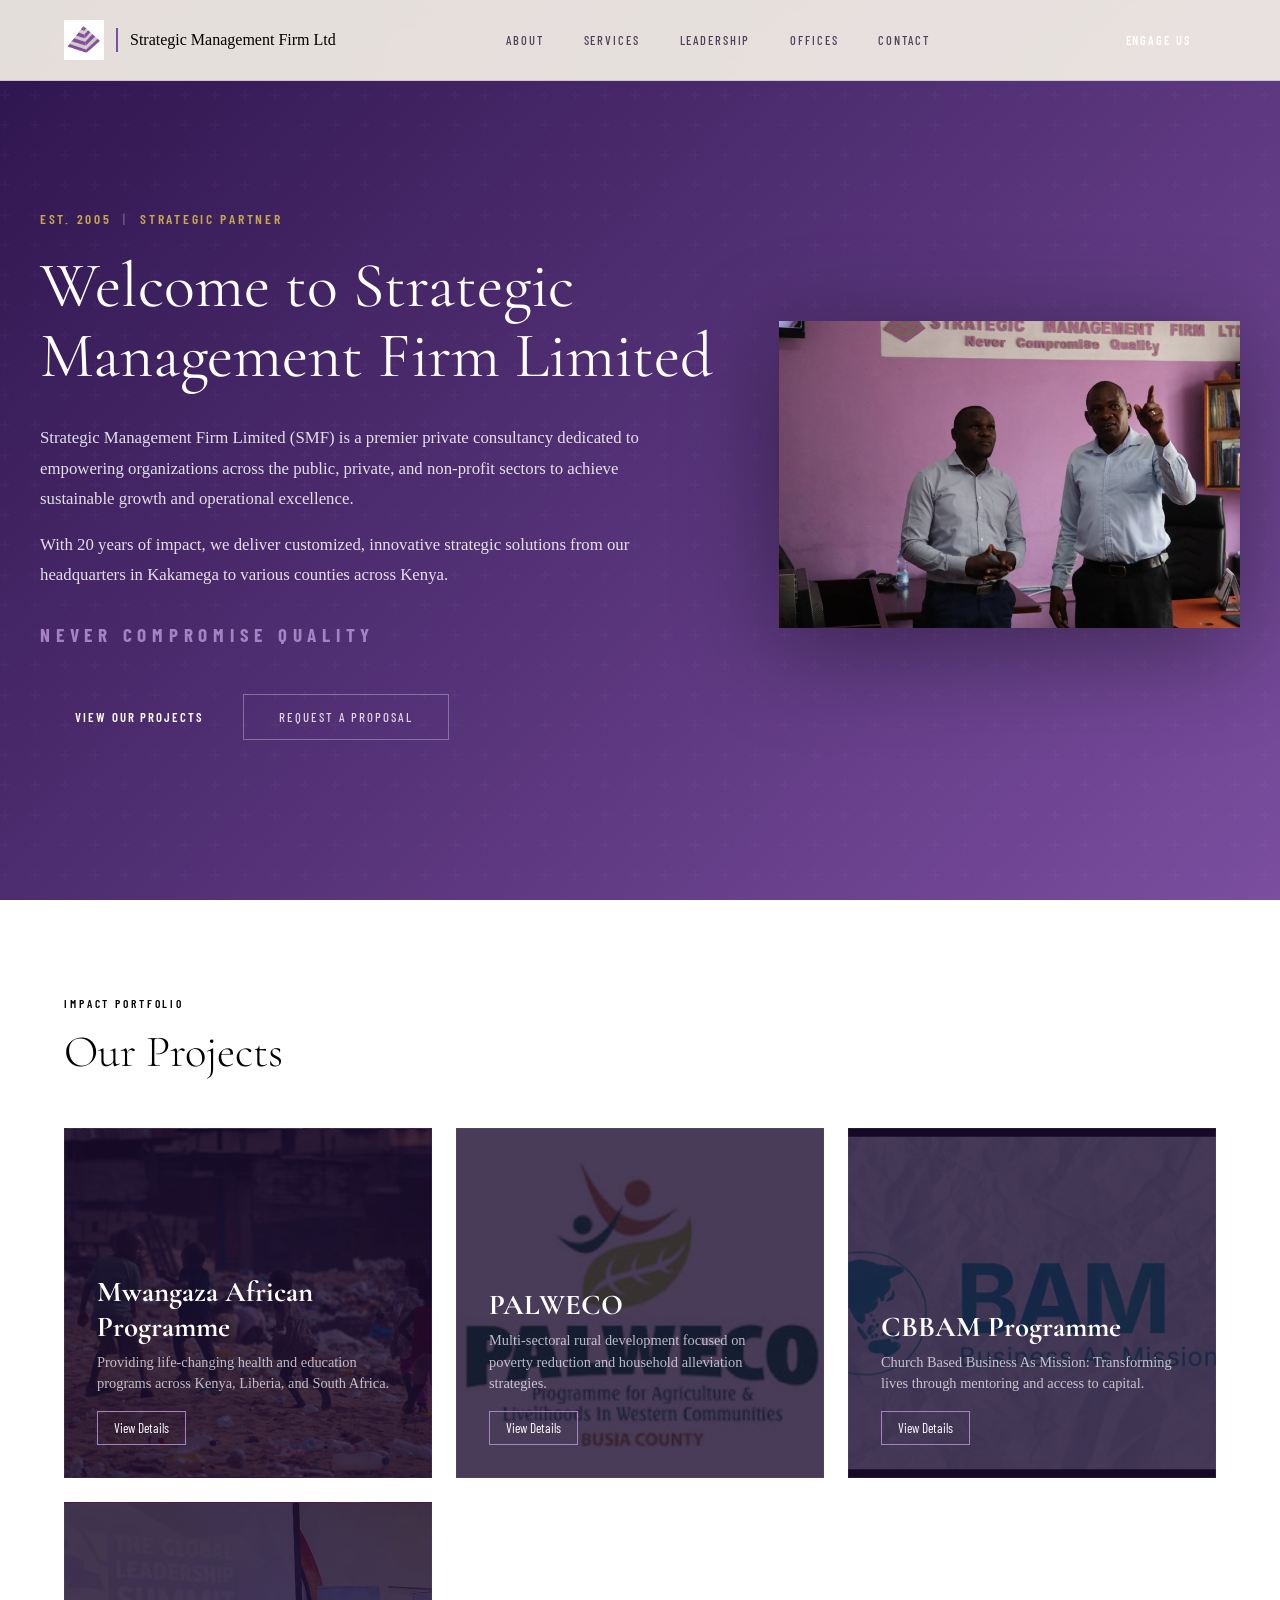
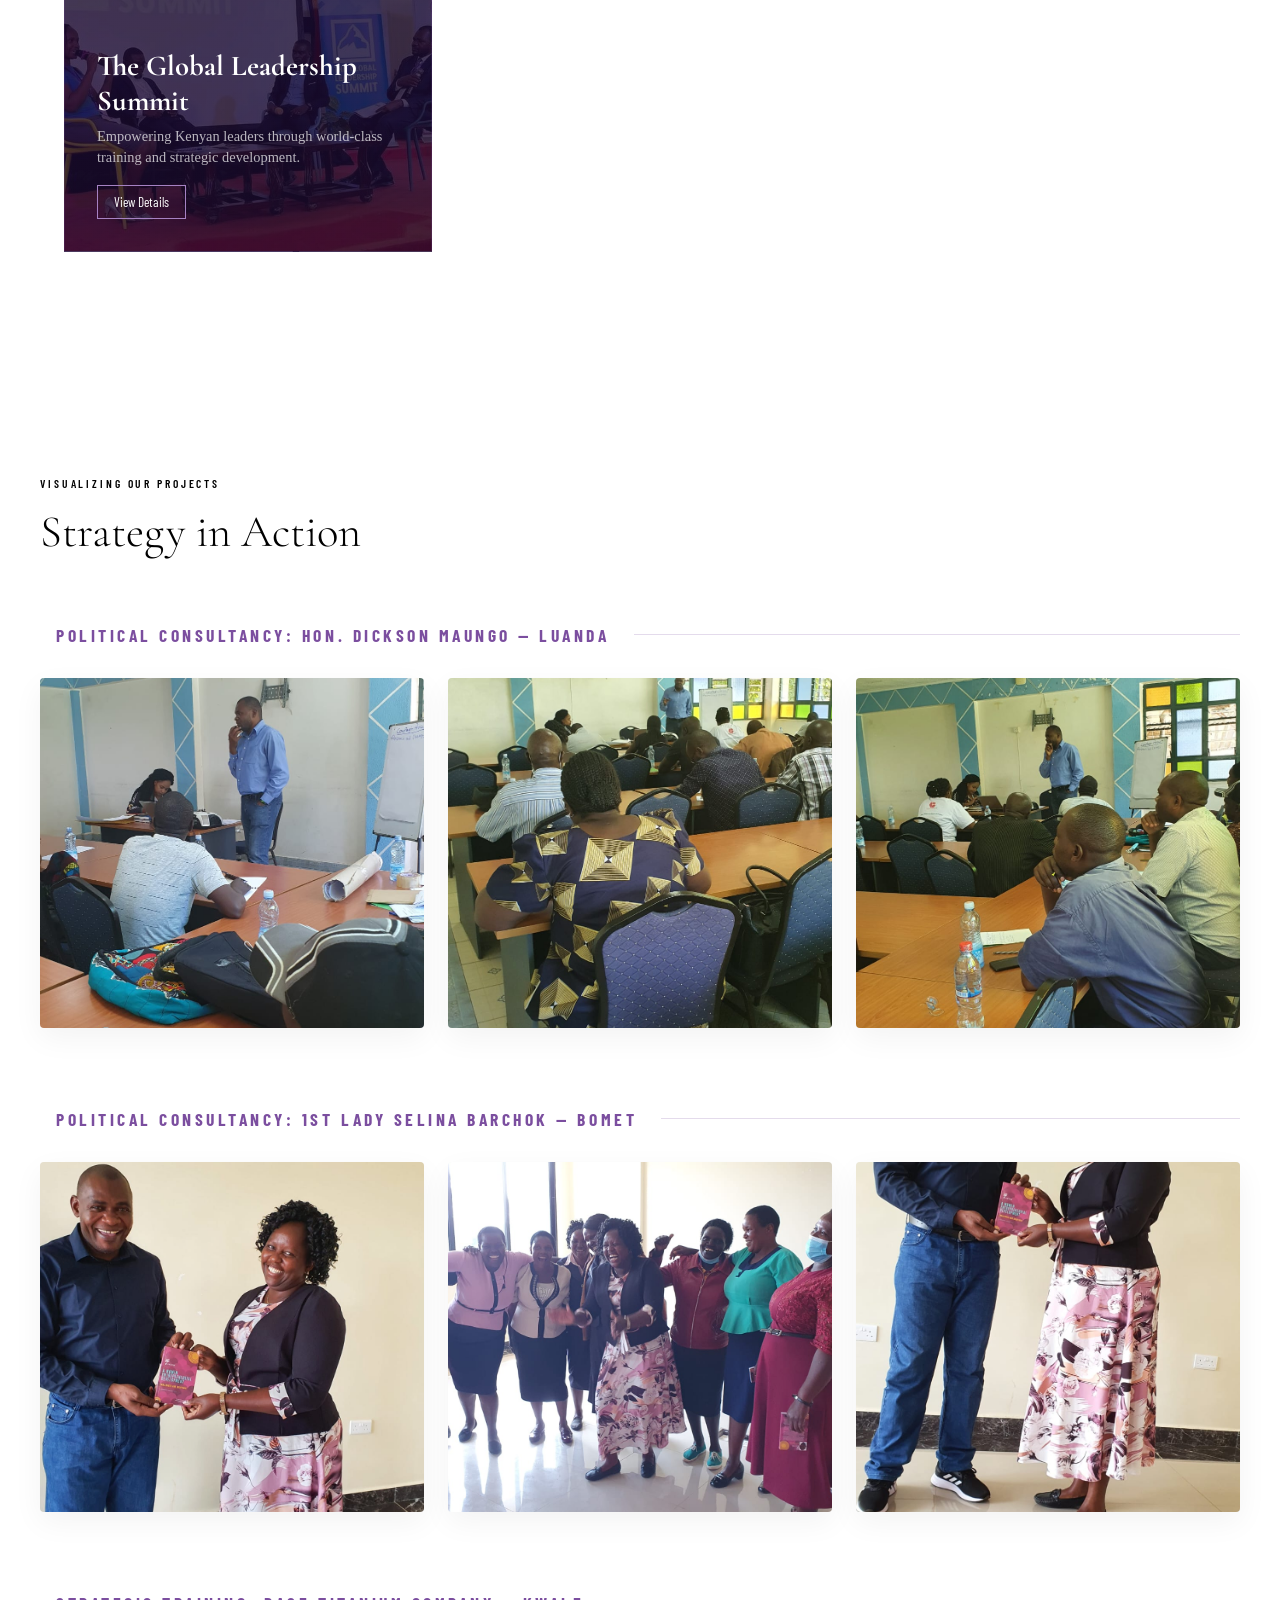
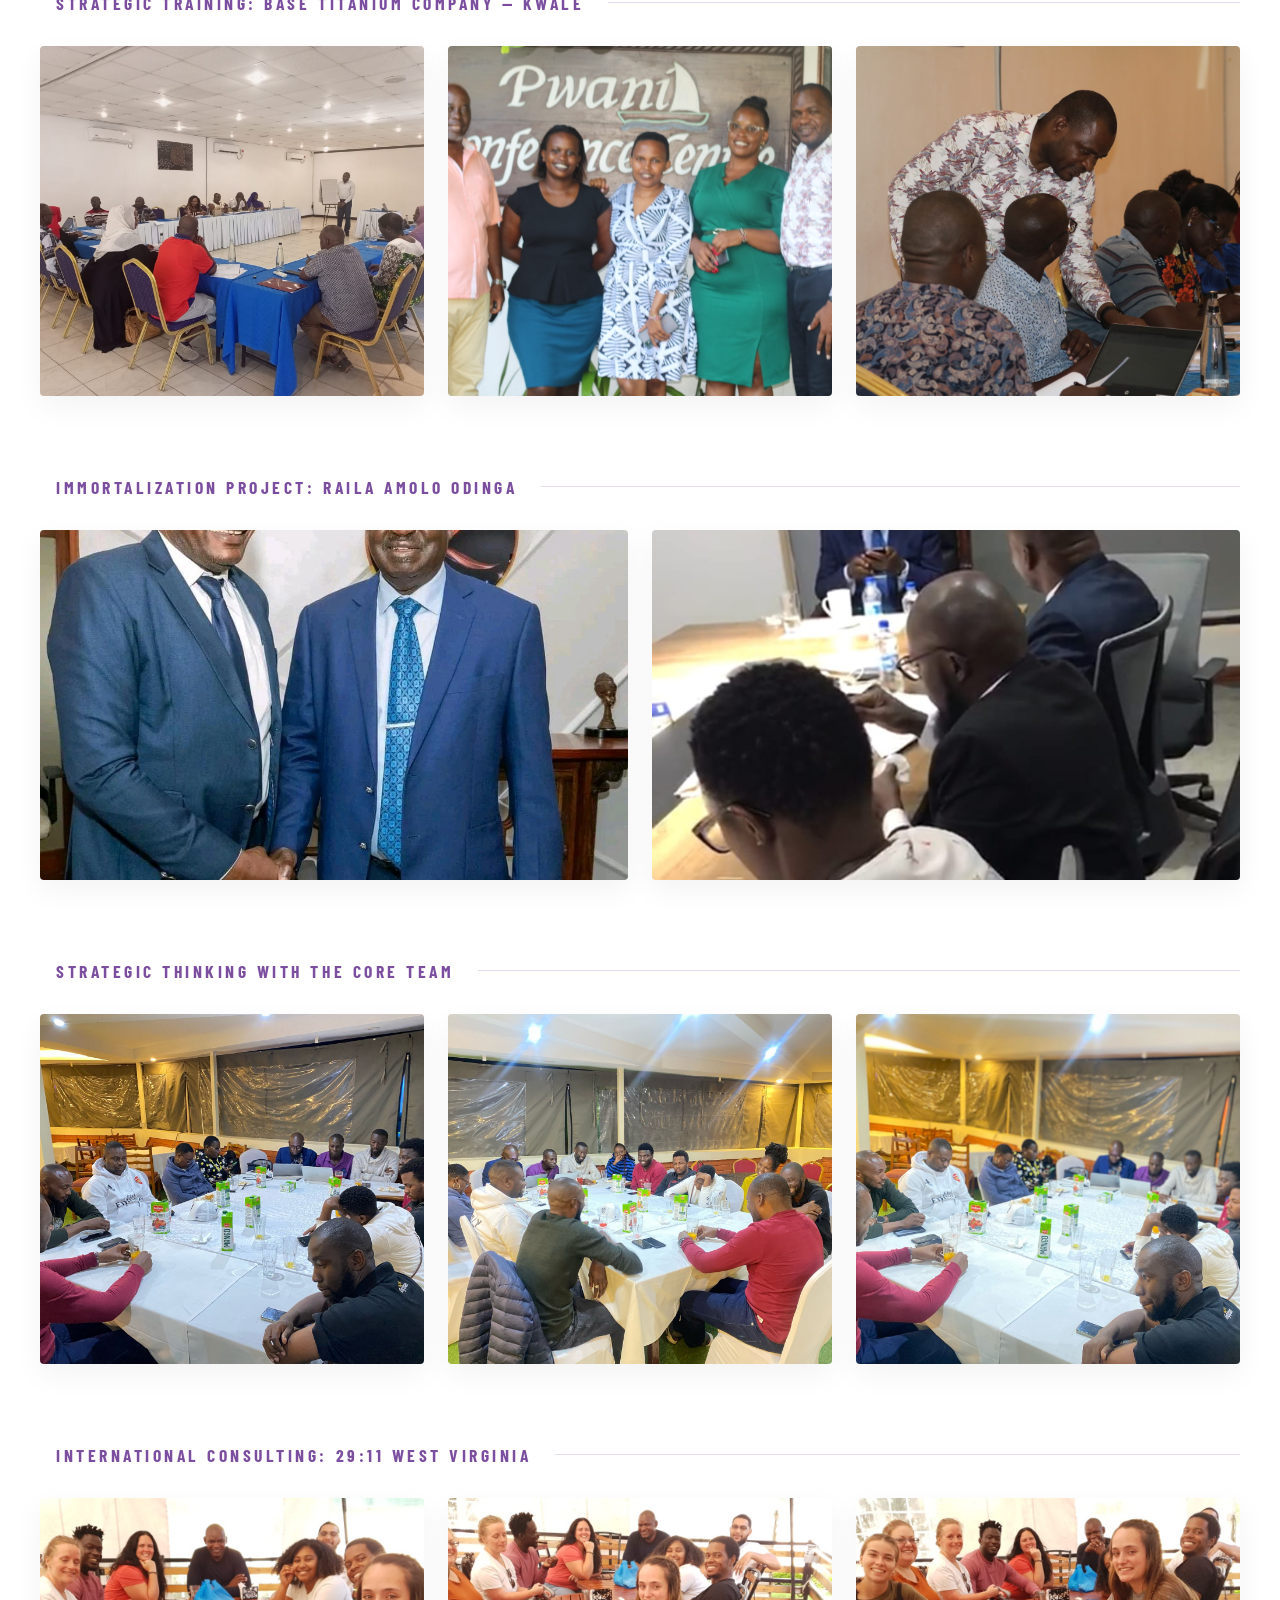
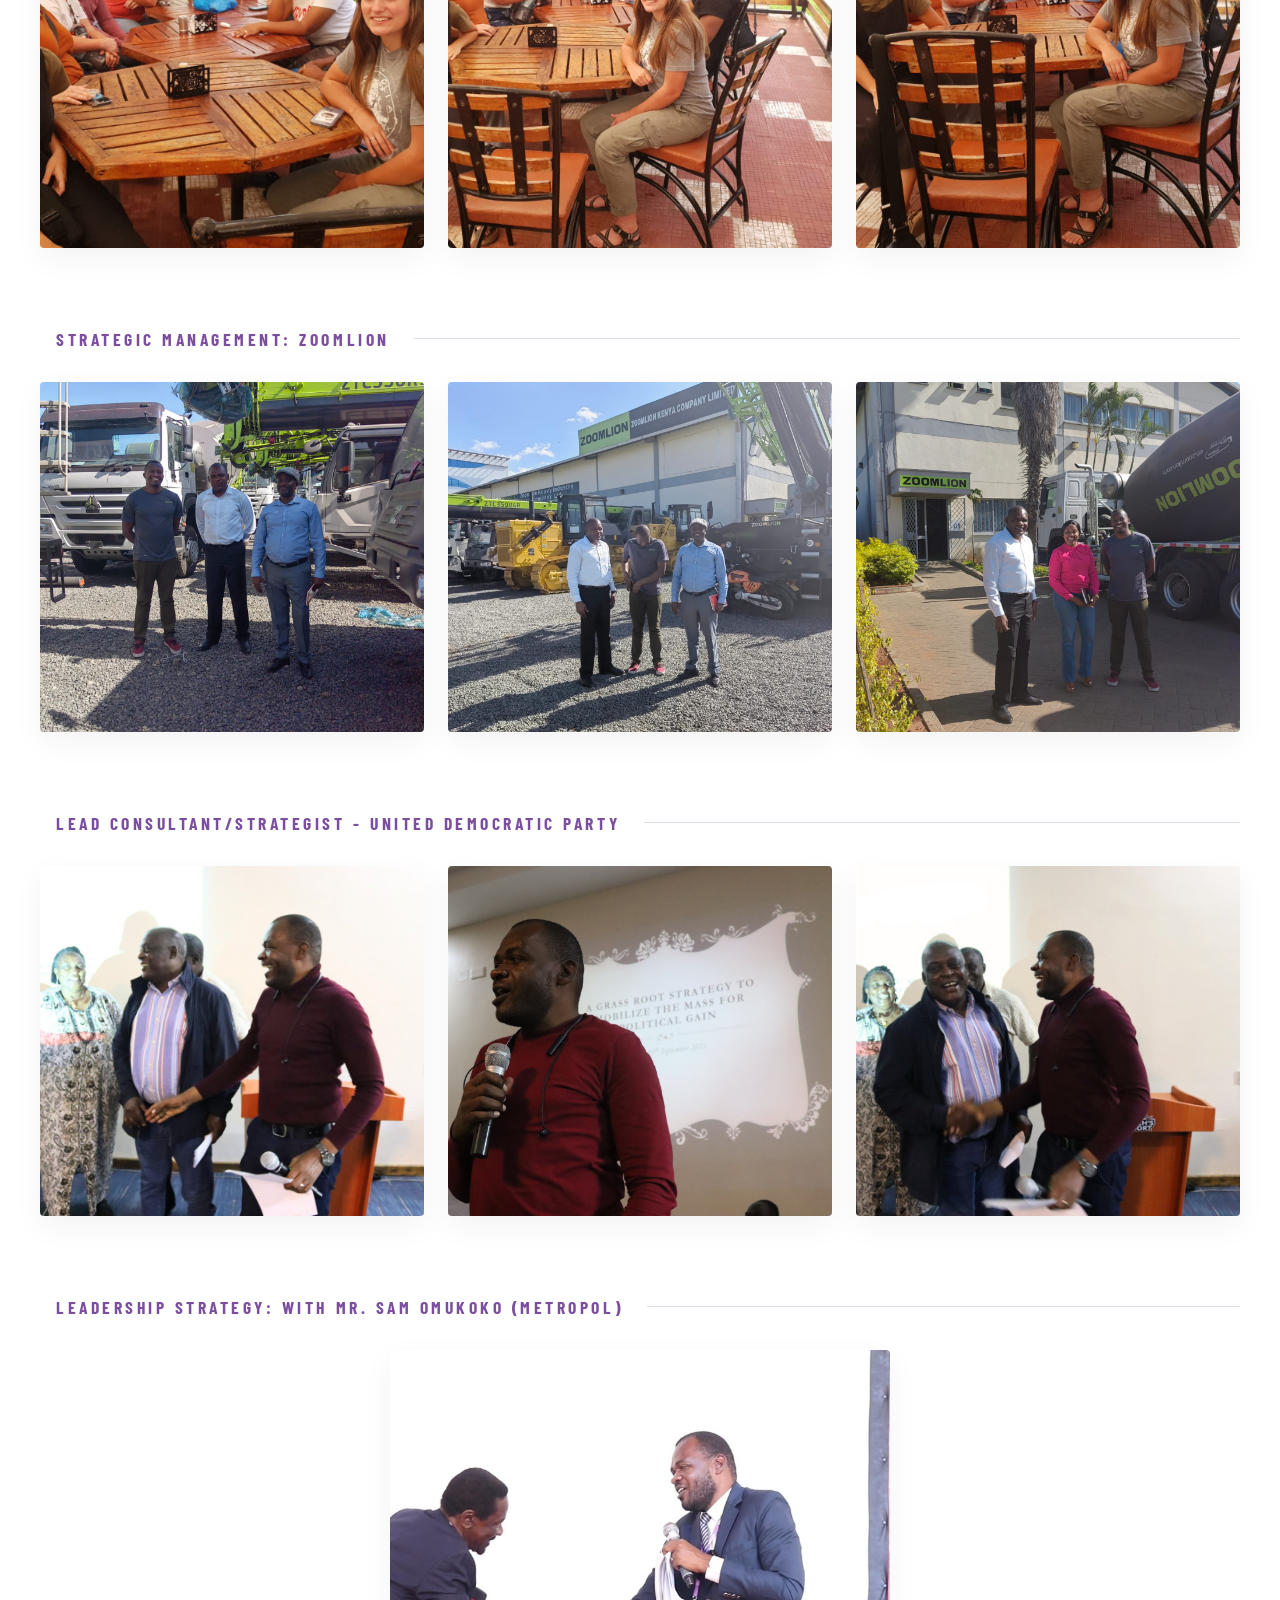
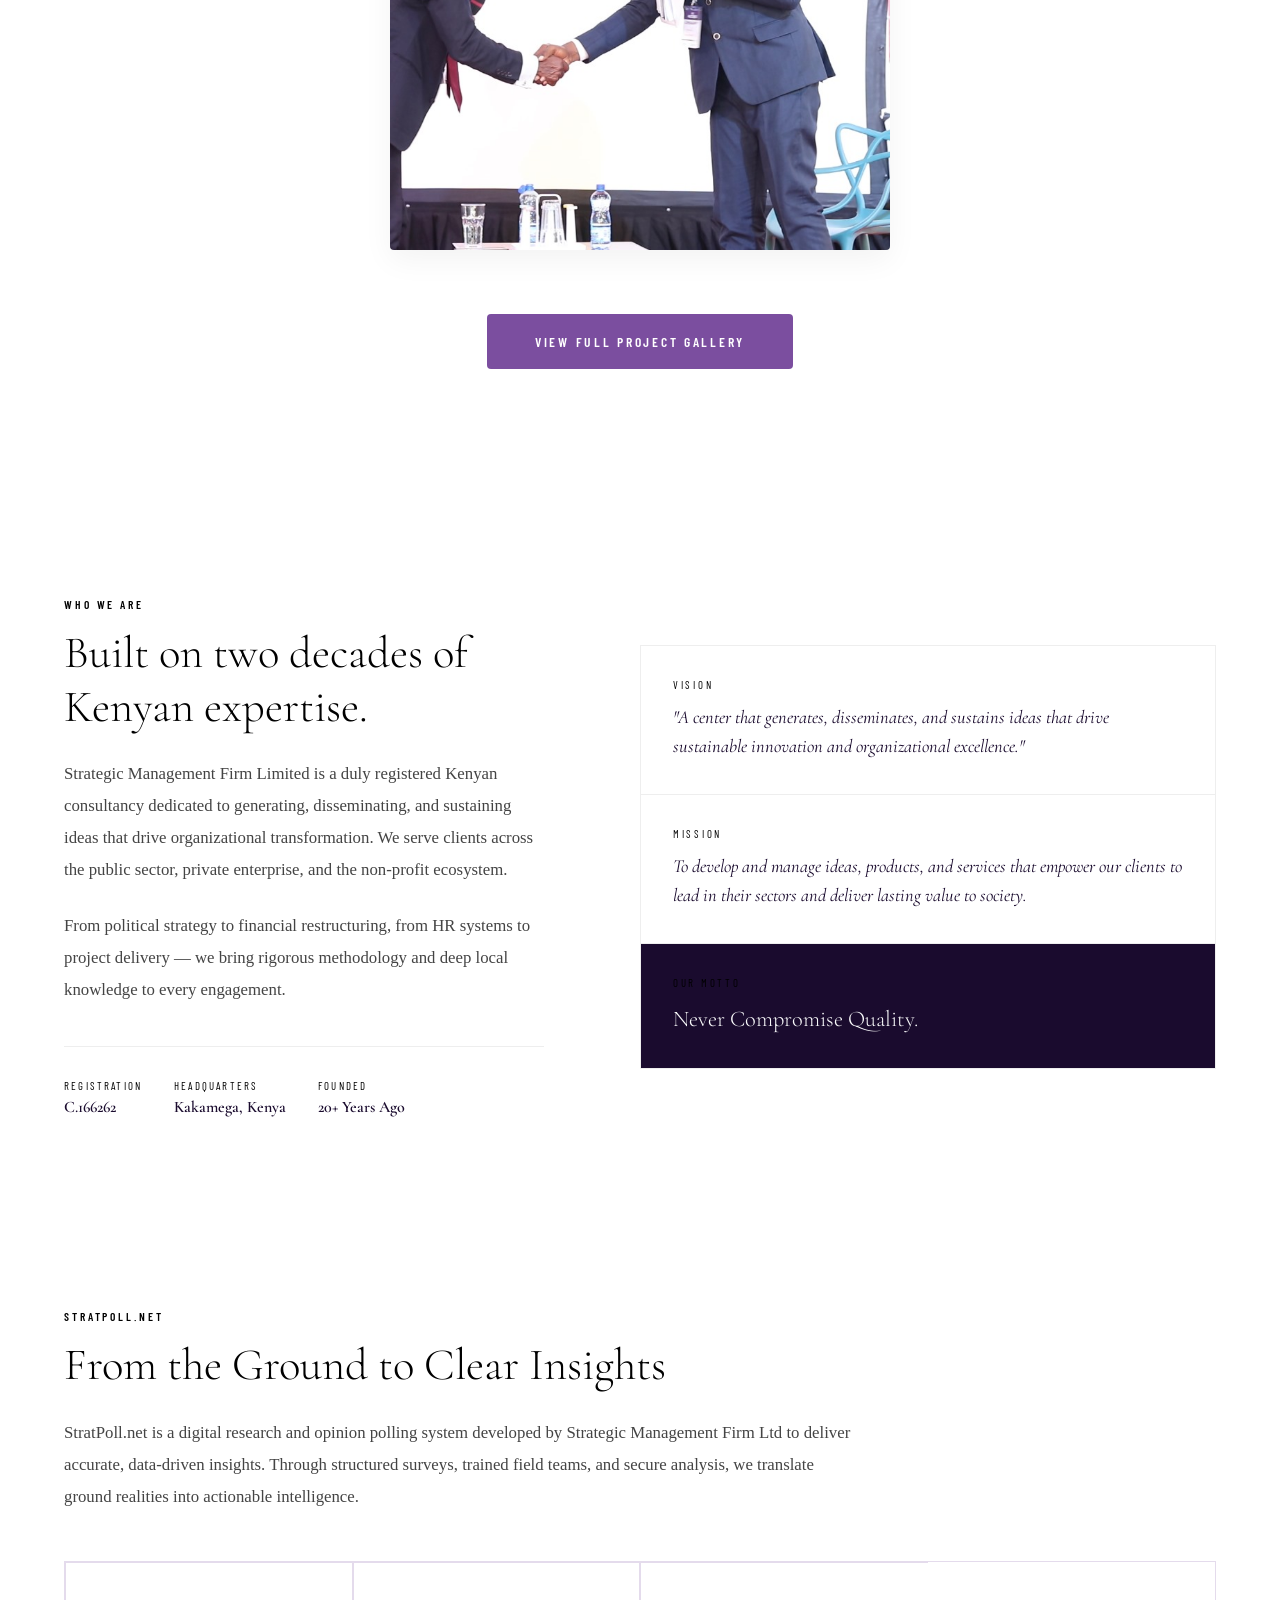
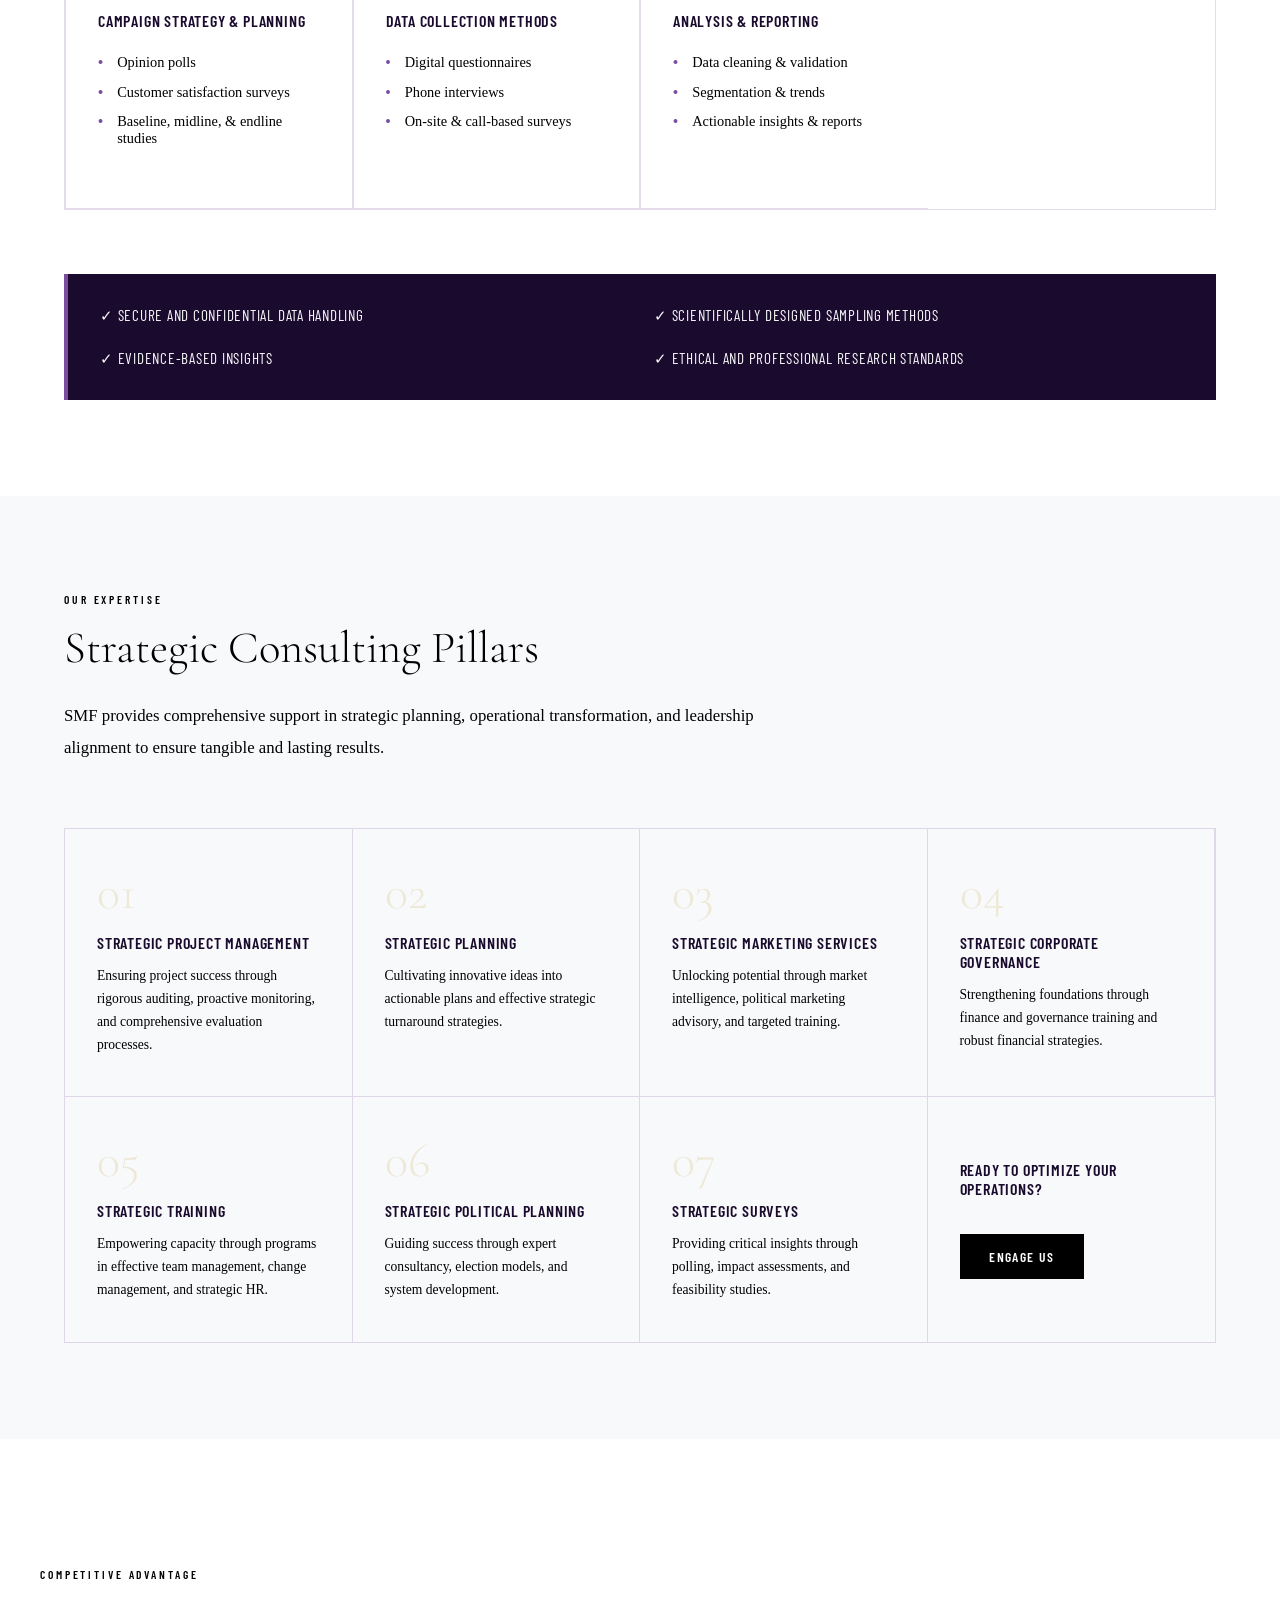
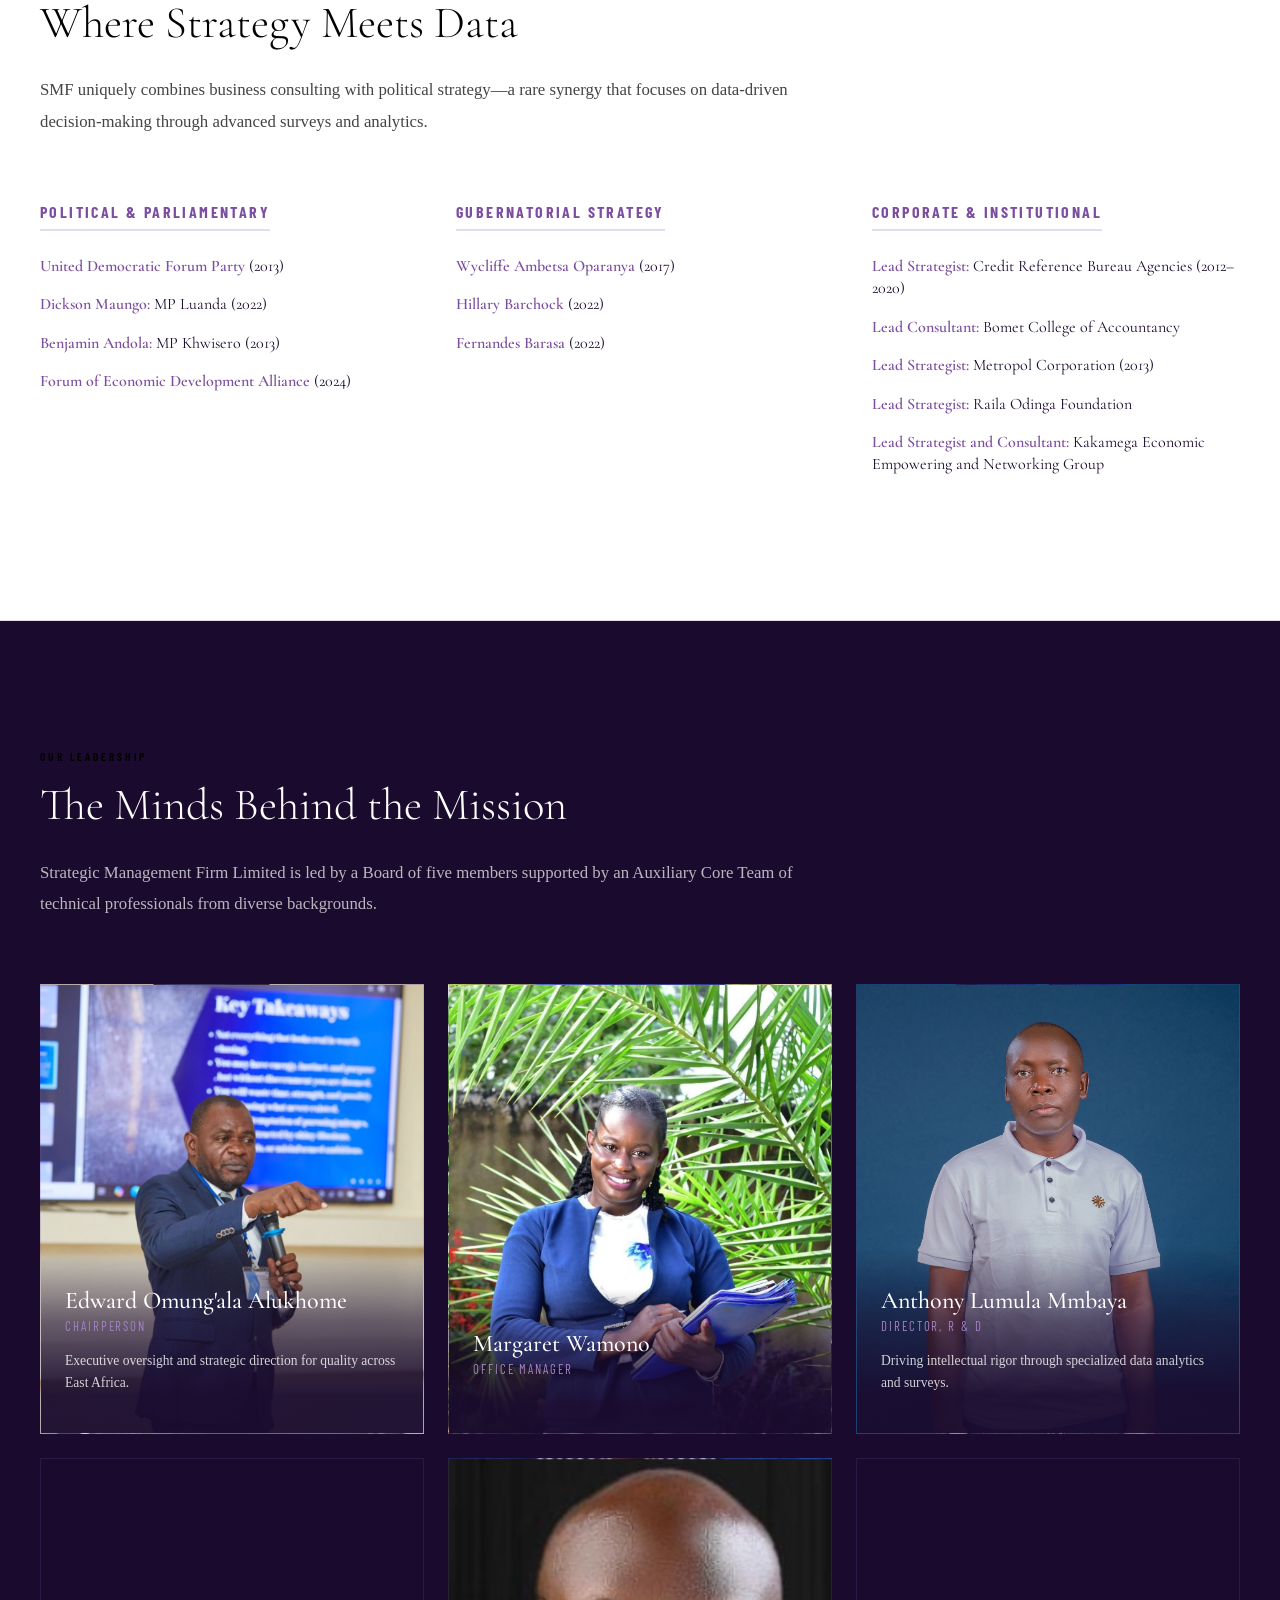
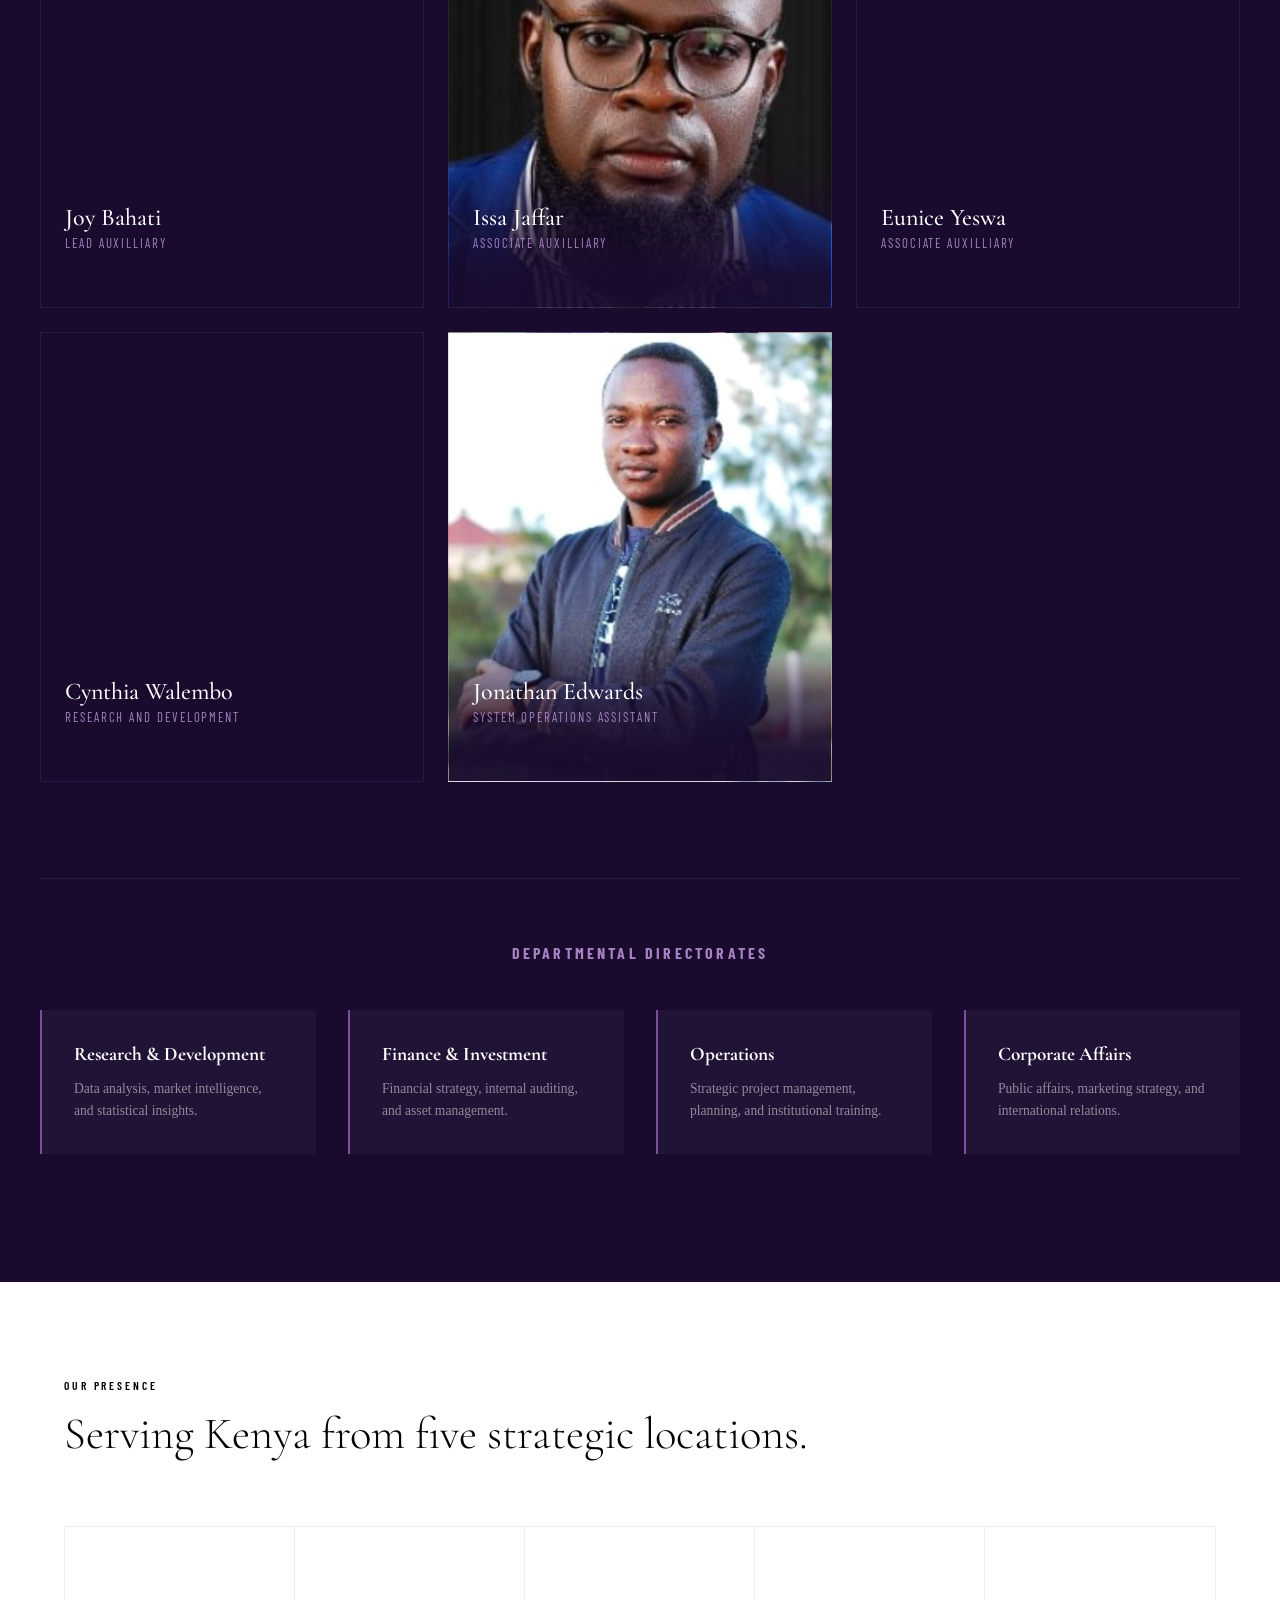
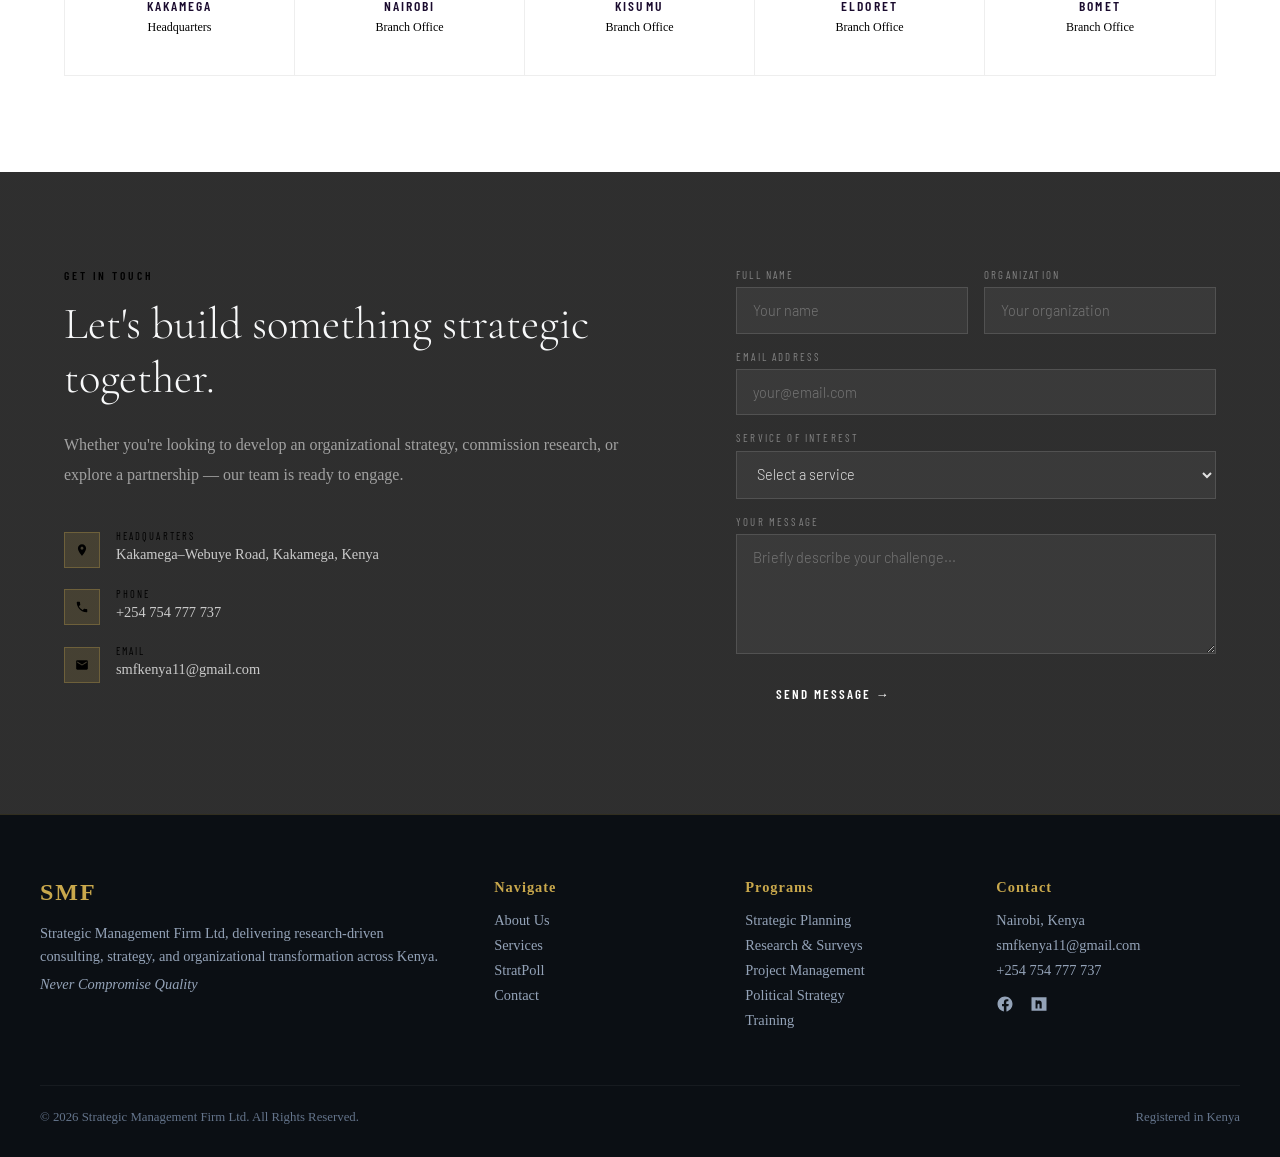
==== index.html @ 2b5ab0bd "update" ====
<!DOCTYPE html>
<html lang="en">
<head>
<meta charset="UTF-8">
<meta name="viewport" content="width=device-width, initial-scale=1.0">
<link rel="icon" type="image/jpeg" href="logo.jpg">
<title>Strategic Management Firm Ltd</title>
<link href="https://fonts.googleapis.com/css2?family=Cormorant+Garamond:ital,wght@0,300;0,400;0,600;1,300;1,400&family=Barlow:wght@300;400;500;600&family=Barlow+Condensed:wght@400;500;600;700&display=swap" rel="stylesheet">
<link rel="stylesheet" href="styles.css">
</head>
<body>

<nav>
  <div class="nav-logo">
    <img src="logo.jpg" alt="SMF Logo" class="logo-img">
    <span></span>Strategic Management Firm Ltd
  </div>
  <ul class="nav-links">
    <li><a href="#about">About</a></li>
    <li><a href="#services">Services</a></li>
    <li><a href="#leadership">Leadership</a></li>
    <li><a href="#offices">Offices</a></li>
    <li><a href="#contact">Contact</a></li>
  </ul>
  <a href="#contact" class="nav-cta">Engage Us</a>
</nav>

<section id="hero">
  <div class="hero-overlay-pattern"></div>
  <div class="section-inner hero-flex">
    
    <div class="hero-text-content">
      <div class="hero-eyebrow">Est. 2005 <span>|</span> Strategic Partner</div>
      <h1 class="hero-h1" id="hero-welcome">Welcome to Strategic Management Firm Limited</h1>
      
      <div class="hero-intro-details">
        <p>Strategic Management Firm Limited (SMF) is a premier private consultancy dedicated to empowering organizations across the public, private, and non-profit sectors to achieve sustainable growth and operational excellence.</p>
        <p>With 20 years of impact, we deliver customized, innovative strategic solutions from our headquarters in Kakamega to various counties across Kenya.</p>
      </div>

      <div class="motto-container">
        <span class="motto-text">Never Compromise Quality</span>
      </div>

      <div class="hero-actions">
        <a href="#projects" class="btn-primary">View Our Projects</a>
        <a href="#contact" class="btn-ghost">Request a Proposal</a>
      </div>
    </div>

    <div class="hero-visual">
      <img src="chair.jpg" alt="Executive Leadership" class="hero-img">
    </div>
  </div>
</section>

<section id="projects">
  <div class="section-inner">
    <div class="section-tag">Impact Portfolio</div>
    <h2 class="section-title">Our Projects</h2>
    
    <div class="projects-grid">
      <div class="project-card" style="background-image: linear-gradient(rgba(26,11,46,0.8), rgba(26,11,46,0.8)), url('poverty.jpg');">
        <div class="project-content">
          <h3>Mwangaza African Programme</h3>
          <p>Providing life-changing health and education programs across Kenya, Liberia, and South Africa.</p>
          <button class="btn-project-view" onclick="openProjectModal('Mwangaza')">View Details</button>
        </div>
      </div>

      <div class="project-card" style="background-image: linear-gradient(rgba(26,11,46,0.8), rgba(26,11,46,0.8)), url('palweco.jpg');">
        <div class="project-content">
          <h3>PALWECO</h3>
          <p>Multi-sectoral rural development focused on poverty reduction and household alleviation strategies.</p>
          <button class="btn-project-view" onclick="openProjectModal('PALWECO')">View Details</button>
        </div>
      </div>

      <div class="project-card" style="background-image: linear-gradient(rgba(26,11,46,0.8), rgba(26,11,46,0.8)), url('business-mission.jpg');">
        <div class="project-content">
          <h3>CBBAM Programme</h3>
          <p>Church Based Business As Mission: Transforming lives through mentoring and access to capital.</p>
          <button class="btn-project-view" onclick="openProjectModal('CBBAM')">View Details</button>
        </div>
      </div>

      <div class="project-card" style="background-image: linear-gradient(rgba(26,11,46,0.8), rgba(26,11,46,0.8)), url('gls.jpg');">
        <div class="project-content">
          <h3>The Global Leadership Summit</h3>
          <p>Empowering Kenyan leaders through world-class training and strategic development.</p>
          <button class="btn-project-view" onclick="openProjectModal('GLS')">View Details</button>
        </div>
      </div>
    </div>
  </div>
</section>

<section id="projects-visual">
  <div class="section-inner">
    <div class="fade-up">
      <div class="section-tag">Visualizing Our Projects</div>
      <h2 class="section-title">Strategy in Action</h2>
    </div>

    <div class="project-category-grid">
      
      <div class="category-group fade-up">
        <h3 class="category-title">Political Consultancy: Hon. Dickson Maungo — Luanda</h3>
        <div class="image-row-3">
          <div class="cat-img"><img src="resources/maungo1.jpeg" alt="Maungo 1"></div>
          <div class="cat-img"><img src="resources/maungo2.jpeg" alt="Maungo 2"></div>
          <div class="cat-img"><img src="resources/maungo3.jpeg" alt="Maungo 3"></div>
        </div>
      </div>

      <div class="category-group fade-up">
        <h3 class="category-title">Political Consultancy: 1st Lady Selina Barchok — Bomet</h3>
        <div class="image-row-3">
          <div class="cat-img"><img src="resources/selina1.jpeg" alt="Selina 1"></div>
          <div class="cat-img"><img src="resources/selina2.jpeg" alt="Selina 2"></div>
          <div class="cat-img"><img src="resources/selina3.jpeg" alt="Selina 3"></div>
        </div>
      </div>

      <div class="category-group fade-up">
        <h3 class="category-title">Strategic Training: Base Titanium Company — Kwale</h3>
        <div class="image-row-3">
          <div class="cat-img"><img src="resources/kwale1.jpeg" alt="Kwale 1"></div>
          <div class="cat-img"><img src="resources/kwale2.jpeg" alt="Kwale 2"></div>
          <div class="cat-img"><img src="resources/kwale3.jpeg" alt="Kwale 3"></div>
        </div>
      </div>

      <div class="category-group fade-up">
        <h3 class="category-title">Immortalization Project: Raila Amolo Odinga</h3>
        <div class="image-row-2">
          <div class="cat-img"><img src="resources/raila1.jpeg" alt="Raila 1"></div>
          <div class="cat-img"><img src="resources/raila2.jpeg" alt="Raila 2"></div>
        </div>
      </div>

      <div class="category-group fade-up">
        <h3 class="category-title">Strategic Thinking with the Core Team</h3>
        <div class="image-row-3">
          <div class="cat-img"><img src="resources/team1.jpeg" alt="Team 1"></div>
          <div class="cat-img"><img src="resources/team2.jpeg" alt="Team 2"></div>
          <div class="cat-img"><img src="resources/team3.jpeg" alt="Team 3"></div>
        </div>
      </div>

      <div class="category-group fade-up">
        <h3 class="category-title">International Consulting: 29:11 West Virginia</h3>
        <div class="image-row-3">
          <div class="cat-img"><img src="resources/virginia1.jpeg" alt="Virginia 1"></div>
          <div class="cat-img"><img src="resources/virginia2.jpeg" alt="Virginia 2"></div>
          <div class="cat-img"><img src="resources/virginia3.jpeg" alt="Virginia 3"></div>
        </div>
      </div>

      <div class="category-group fade-up">
        <h3 class="category-title">Strategic Management: Zoomlion</h3>
        <div class="image-row-3">
          <div class="cat-img"><img src="resources/zoom1.jpeg" alt="Zoomlion 1"></div>
          <div class="cat-img"><img src="resources/zoom2.jpeg" alt="Zoomlion 2"></div>
          <div class="cat-img"><img src="resources/zoom3.jpeg" alt="Zoomlion 3"></div>
        </div>
      </div>

      <div class="category-group fade-up">
        <h3 class="category-title">Lead consultant/Strategist - UNITED DEMOCRATIC PARTY</h3>
        <div class="image-row-3">
          <div class="cat-img"><img src="resources/jirongo1.jpeg" alt="Jirongo 1"></div>
          <div class="cat-img"><img src="resources/jirongo2.jpeg" alt="Jirongo 2"></div>
          <div class="cat-img"><img src="resources/jirongo3.jpeg" alt="Jirongo 3"></div>
        </div>
      </div>

      <div class="category-group fade-up">
        <h3 class="category-title">Leadership Strategy: With Mr. Sam Omukoko (Metropol)</h3>
        <div class="image-row-1">
          <div class="cat-img single"><img src="resources/sam.jpeg" alt="Sam Omukoko"></div>
        </div>
      </div>

    </div>

    <div style="text-align: center; margin-top: 4rem;">
      <a href="gallery.html" class="btn-gallery-trigger">View Full Project Gallery</a>
    </div>
  </div>
</section>

<div class="gold-bar"></div>

<section id="about">
  <div class="section-inner">
    <div class="about-grid">
      <div class="about-left fade-up">
        <div class="section-tag">Who We Are</div>
        <h2 class="section-title">Built on two decades of Kenyan expertise.</h2>
        <p class="about-body">
          Strategic Management Firm Limited is a duly registered Kenyan consultancy dedicated to generating, disseminating, and sustaining ideas that drive organizational transformation. We serve clients across the public sector, private enterprise, and the non-profit ecosystem.
        </p>
        <p class="about-body">
          From political strategy to financial restructuring, from HR systems to project delivery — we bring rigorous methodology and deep local knowledge to every engagement.
        </p>
        <div class="about-meta">
          <div class="about-meta-item">
            <div class="key">Registration</div>
            <div class="val">C.166262</div>
          </div>
          <div class="about-meta-item">
            <div class="key">Headquarters</div>
            <div class="val">Kakamega, Kenya</div>
          </div>
          <div class="about-meta-item">
            <div class="key">Founded</div>
            <div class="val">20+ Years Ago</div>
          </div>
        </div>
      </div>
      <div class="about-right fade-up">
        <div class="about-vmm">
          <div class="vmm-item">
            <div class="vmm-icon">Vision</div>
            <div class="vmm-text">"A center that generates, disseminates, and sustains ideas that drive sustainable innovation and organizational excellence."</div>
          </div>
          <div class="vmm-item">
            <div class="vmm-icon">Mission</div>
            <div class="vmm-text">To develop and manage ideas, products, and services that empower our clients to lead in their sectors and deliver lasting value to society.</div>
          </div>
          <div class="vmm-item vmm-motto">
            <div class="vmm-icon">Our Motto</div>
            <div class="vmm-text">Never Compromise Quality.</div>
          </div>
        </div>
      </div>
    </div>
  </div>
</section>

<section id="stratpoll">
  <div class="section-inner">
    <div class="fade-up">
      <div class="section-tag">StratPoll.net</div>
      <h2 class="section-title">From the Ground to Clear Insights</h2>
      <p class="about-body" style="max-width: 800px; margin-bottom: 3rem;">
        StratPoll.net is a digital research and opinion polling system developed by Strategic Management Firm Ltd to deliver accurate, data-driven insights. Through structured surveys, trained field teams, and secure analysis, we translate ground realities into actionable intelligence.
      </p>
    </div>

    <div class="services-grid stratpoll-grid">
      <div class="service-card fade-up">
        <div class="service-name">Campaign Strategy & Planning</div>
        <ul class="stratpoll-list">
          <li>Opinion polls</li>
          <li>Customer satisfaction surveys</li>
          <li>Baseline, midline, & endline studies</li>
        </ul>
      </div>

      <div class="service-card fade-up">
        <div class="service-name">Data Collection Methods</div>
        <ul class="stratpoll-list">
          <li>Digital questionnaires</li>
          <li>Phone interviews</li>
          <li>On-site & call-based surveys</li>
        </ul>
      </div>

      <div class="service-card fade-up">
        <div class="service-name">Analysis & Reporting</div>
        <ul class="stratpoll-list">
          <li>Data cleaning & validation</li>
          <li>Segmentation & trends</li>
          <li>Actionable insights & reports</li>
        </ul>
      </div>
    </div>

    <div class="stratpoll-benefits fade-up">
      <div class="benefit-item">✓ Secure and confidential data handling</div>
      <div class="benefit-item">✓ Scientifically designed sampling methods</div>
      <div class="benefit-item">✓ Evidence-based insights</div>
      <div class="benefit-item">✓ Ethical and professional research standards</div>
    </div>
  </div>
</section>

<section id="services">
  <div class="section-inner">
    <div class="services-header fade-up">
      <div class="section-tag">Our Expertise</div>
      <h2 class="section-title">Strategic Consulting Pillars</h2>
      <p class="about-body" style="color: var(--mid); max-width: 700px;">
        SMF provides comprehensive support in strategic planning, operational transformation, and leadership alignment to ensure tangible and lasting results.
      </p>
    </div>
    
    <div class="services-grid">
      <div class="service-card fade-up">
        <div class="service-num">01</div>
        <div class="service-name">Strategic Project Management</div>
        <div class="service-desc">Ensuring project success through rigorous auditing, proactive monitoring, and comprehensive evaluation processes.</div>
      </div>

      <div class="service-card fade-up">
        <div class="service-num">02</div>
        <div class="service-name">Strategic Planning</div>
        <div class="service-desc">Cultivating innovative ideas into actionable plans and effective strategic turnaround strategies.</div>
      </div>

      <div class="service-card fade-up">
        <div class="service-num">03</div>
        <div class="service-name">Strategic Marketing Services</div>
        <div class="service-desc">Unlocking potential through market intelligence, political marketing advisory, and targeted training.</div>
      </div>

      <div class="service-card fade-up">
        <div class="service-num">04</div>
        <div class="service-name">Strategic Corporate Governance</div>
        <div class="service-desc">Strengthening foundations through finance and governance training and robust financial strategies.</div>
      </div>

      <div class="service-card fade-up">
        <div class="service-num">05</div>
        <div class="service-name">Strategic Training</div>
        <div class="service-desc">Empowering capacity through programs in effective team management, change management, and strategic HR.</div>
      </div>

      <div class="service-card fade-up">
        <div class="service-num">06</div>
        <div class="service-name">Strategic Political Planning</div>
        <div class="service-desc">Guiding success through expert consultancy, election models, and system development.</div>
      </div>

      <div class="service-card fade-up">
        <div class="service-num">07</div>
        <div class="service-name">Strategic Surveys</div>
        <div class="service-desc">Providing critical insights through polling, impact assessments, and feasibility studies.</div>
      </div>

        <div class="service-card fade-up">
        <div class="service-cta-inner">
            <div class="service-name">Ready to optimize your operations?</div>
            <a href="#contact" class="btn-primary btn-cta-black">Engage Us</a>
        </div>
        </div>
    </div>
  </div>
</section>

<section id="achievements">
  <div class="section-inner">
    <div class="fade-up">
      <div class="section-tag">Competitive Advantage</div>
      <h2 class="section-title">Where Strategy Meets Data</h2>
      <p class="about-body" style="max-width: 800px;">
        SMF uniquely combines business consulting with political strategy—a rare synergy that focuses on data-driven decision-making through advanced surveys and analytics.
      </p>
    </div>

    <div class="achievements-container">
      <div class="achievement-column fade-up">
        <h3 class="achieve-h3">Political & Parliamentary</h3>
        <ul class="achieve-list">
          <li><strong>United Democratic Forum Party</strong> (2013)</li>
          <li><strong>Dickson Maungo:</strong> MP Luanda (2022)</li>
          <li><strong>Benjamin Andola:</strong> MP Khwisero (2013)</li>
          <li><strong>Forum of Economic Development Alliance</strong> (2024)</li>
        </ul>
      </div>

      <div class="achievement-column fade-up">
        <h3 class="achieve-h3">Gubernatorial Strategy</h3>
        <ul class="achieve-list">
          <li><strong>Wycliffe Ambetsa Oparanya</strong> (2017)</li>
          <li><strong>Hillary Barchock</strong> (2022)</li>
          <li><strong>Fernandes Barasa</strong> (2022)</li>
        </ul>
      </div>

      <div class="achievement-column fade-up">
        <h3 class="achieve-h3">Corporate & Institutional</h3>
        <ul class="achieve-list">
          <li><strong>Lead Strategist:</strong> Credit Reference Bureau Agencies (2012–2020)</li>
          <li><strong>Lead Consultant:</strong> Bomet College of Accountancy</li>
          <li><strong>Lead Strategist:</strong> Metropol Corporation (2013)</li>
          <li><strong>Lead Strategist:</strong> Raila Odinga Foundation</li>
          <li><strong>Lead Strategist and Consultant:</strong> Kakamega Economic Empowering and Networking Group</li>
        </ul>
      </div>
    </div>
  </div>
</section>

<section id="leadership">
  <div class="section-inner">
    <div class="fade-up">
      <div class="section-tag">Our Leadership</div>
      <h2 class="section-title">The Minds Behind the Mission</h2>
      <p class="about-body" style="max-width: 800px; color: rgba(255,255,255,0.7);">
        Strategic Management Firm Limited is led by a Board of five members supported by an Auxiliary Core Team of technical professionals from diverse backgrounds.
      </p>
    </div>

    <div class="leadership-grid">
      <div class="leader-card fade-up" style="background-image: url('edward.jpg');">
        <div class="leader-overlay">
          <div class="leader-name">Edward Omung'ala Alukhome</div>
          <div class="leader-role">Chairperson</div>
          <div class="leader-bio">Executive oversight and strategic direction for quality across East Africa.</div>
        </div>
      </div>

      <div class="leader-card fade-up" style="background-image: url('margaret.jpeg');">
        <div class="leader-overlay">
          <div class="leader-name">Margaret Wamono</div>
          <div class="leader-role">Office Manager</div>
        </div>
      </div>

      <div class="leader-card fade-up" style="background-image: url('anthony.jpeg');">
        <div class="leader-overlay">
          <div class="leader-name">Anthony Lumula Mmbaya</div>
          <div class="leader-role">Director, R & D</div>
          <div class="leader-bio">Driving intellectual rigor through specialized data analytics and surveys.</div>
        </div>
      </div>

      <div class="leader-card fade-up" style="background-image: url('joy.jpg');">
        <div class="leader-overlay">
          <div class="leader-name">Joy Bahati</div>
          <div class="leader-role">Lead Auxilliary</div>
        </div>
      </div>

      <div class="leader-card fade-up" style="background-image: url('issa.png');">
        <div class="leader-overlay">
          <div class="leader-name">Issa Jaffar</div>
          <div class="leader-role">Associate Auxilliary</div>
        </div>
      </div>

      <div class="leader-card fade-up" style="background-image: url('eunice.jpg');">
        <div class="leader-overlay">
          <div class="leader-name">Eunice Yeswa</div>
          <div class="leader-role">Associate Auxilliary</div>
        </div>
      </div>

      <div class="leader-card fade-up" style="background-image: url('cynthia.jpg');">
        <div class="leader-overlay">
          <div class="leader-name">Cynthia Walembo</div>
          <div class="leader-role">Research and Development</div>
        </div>
      </div>

      <div class="leader-card fade-up" style="background-image: url('resources/jonathan.jpg');">
        <div class="leader-overlay">
          <div class="leader-name">Jonathan Edwards </div>
          <div class="leader-role">System Operations Assistant</div>
        </div>
      </div>
    </div>

    <div class="structure-breakdown fade-up">
      <h3 class="struct-title">Departmental Directorates</h3>
      <div class="struct-grid">
        <div class="struct-item">
          <h4>Research & Development</h4>
          <p>Data analysis, market intelligence, and statistical insights.</p>
        </div>
        <div class="struct-item">
          <h4>Finance & Investment</h4>
          <p>Financial strategy, internal auditing, and asset management.</p>
        </div>
        <div class="struct-item">
          <h4>Operations</h4>
          <p>Strategic project management, planning, and institutional training.</p>
        </div>
        <div class="struct-item">
          <h4>Corporate Affairs</h4>
          <p>Public affairs, marketing strategy, and international relations.</p>
        </div>
      </div>
    </div>
  </div>
</section>

<section id="offices">
  <div class="section-inner">
    <div class="fade-up">
      <div class="section-tag">Our Presence</div>
      <h2 class="section-title">Serving Kenya from five strategic locations.</h2>
    </div>
    <div class="offices-grid fade-up">
      <div class="office-item">
        <div class="office-dot"></div>
        <div class="office-city">Kakamega</div>
        <div class="office-type">Headquarters</div>
      </div>
      <div class="office-item">
        <div class="office-dot"></div>
        <div class="office-city">Nairobi</div>
        <div class="office-type">Branch Office</div>
      </div>
      <div class="office-item">
        <div class="office-dot"></div>
        <div class="office-city">Kisumu</div>
        <div class="office-type">Branch Office</div>
      </div>
      <div class="office-item">
        <div class="office-dot"></div>
        <div class="office-city">Eldoret</div>
        <div class="office-type">Branch Office</div>
      </div>
      <div class="office-item">
        <div class="office-dot"></div>
        <div class="office-city">Bomet</div>
        <div class="office-type">Branch Office</div>
      </div>
    </div>
  </div>
</section>

<section id="contact">
  <div class="section-inner">
    <div class="contact-grid">
      <div class="fade-up">
        <div class="section-tag">Get In Touch</div>
        <h2 class="section-title">Let's build something strategic together.</h2>
        <p class="contact-body">Whether you're looking to develop an organizational strategy, commission research, or explore a partnership — our team is ready to engage.</p>
        <div class="contact-items">
          <div class="contact-item">
            <div class="contact-item-icon">
              <svg viewBox="0 0 24 24"><path d="M12 2C8.13 2 5 5.13 5 9c0 5.25 7 13 7 13s7-7.75 7-13c0-3.87-3.13-7-7-7zm0 9.5c-1.38 0-2.5-1.12-2.5-2.5s1.12-2.5 2.5-2.5 2.5 1.12 2.5 2.5-1.12 2.5-2.5 2.5z"/></svg>
            </div>
            <div>
            <div class="contact-item-label">Headquarters</div>
                <div class="contact-item-value">
                    <a href="https://www.google.com/maps/search/?api=1&query=Strategic+Management+Firm+Limited+Kakamega-Webuye+Road+Kakamega+Kenya" 
                    target="_blank" 
                    style="text-decoration: none; color: inherit;">
                    Kakamega–Webuye Road, Kakamega, Kenya
                    </a>
                </div>
            </div>
          </div>
          <div class="contact-item">
            <div class="contact-item-icon">
              <svg viewBox="0 0 24 24"><path d="M6.62 10.79c1.44 2.83 3.76 5.14 6.59 6.59l2.2-2.2c.27-.27.67-.36 1.02-.24 1.12.37 2.33.57 3.57.57.55 0 1 .45 1 1V20c0 .55-.45 1-1 1-9.39 0-17-7.61-17-17 0-.55.45-1 1-1h3.5c.55 0 1 .45 1 1 0 1.25.2 2.45.57 3.57.11.35.03.74-.25 1.02l-2.2 2.2z"/></svg>
            </div>
            <div>
              <div class="contact-item-label">Phone</div>
              <div class="contact-item-value">+254 754 777 737</div>
            </div>
          </div>
          <div class="contact-item">
            <div class="contact-item-icon">
              <svg viewBox="0 0 24 24"><path d="M20 4H4c-1.1 0-1.99.9-1.99 2L2 18c0 1.1.9 2 2 2h16c1.1 0 2-.9 2-2V6c0-1.1-.9-2-2-2zm0 4l-8 5-8-5V6l8 5 8-5v2z"/></svg>
            </div>
            <div>
              <div class="contact-item-label">Email</div>
              <div class="contact-item-value">smfkenya11@gmail.com</div>
            </div>
          </div>
        </div>
      </div>
      <div class="fade-up">
        <form id="contact-form" class="contact-form">
            <input type="hidden" name="access_key" value="3eaa0222-9a88-4412-8d9d-73aa354212ec">
            <input type="hidden" name="from_name" value="SMF Website">
            <input type="hidden" name="subject" value="New Inquiry from SMF Website">

            <div class="form-row">
                <div class="form-group">
                <label>Full Name</label>
                <input type="text" name="name" placeholder="Your name" required>
                </div>
                <div class="form-group">
                <label>Organization</label>
                <input type="text" name="organization" placeholder="Your organization">
                </div>
            </div>

            <div class="form-group">
                <label>Email Address</label>
                <input type="email" name="email" placeholder="your@email.com" required>
            </div>

            <div class="form-group">
                <label>Service of Interest</label>
                <select name="service" required>
                <option value="" disabled selected>Select a service</option>
                <option>Strategic Planning</option>
                <option>Surveys & Research</option>
                <option>General Inquiry</option>
                </select>
            </div>

            <div class="form-group">
                <label>Your Message</label>
                <textarea name="message" placeholder="Briefly describe your challenge..." required></textarea>
            </div>

            <button type="submit" class="btn-submit" id="submit-btn">Send Message →</button>
        </form>
      </div>
    </div>
  </div>
</section>

<div id="projectModal" class="modal">
  <div class="modal-content">
    <span class="close-modal" onclick="closeProjectModal()">&times;</span>
    <div class="modal-header">
      <div class="modal-tag">Strategic Partnership</div>
      <h2 id="modalTitle" class="section-title"></h2>
    </div>
    <div class="modal-body">
      <div class="modal-meta-grid">
        <div class="meta-box"><strong>Timeline:</strong> <span id="modalTimeline"></span></div>
        <div class="meta-box"><strong>Partner:</strong> <span id="modalPartner"></span></div>
      </div>
      <div id="modalDescription" class="about-body"></div>
    </div>
  </div>
</div>

<footer class="footer">
  <div class="footer-container">

    <div class="footer-col brand">
      <div class="footer-logo">SMF</div>
      <p class="footer-text">
        Strategic Management Firm Ltd, delivering research-driven consulting, strategy, and organizational transformation across Kenya.
      </p>
      <p class="footer-motto">Never Compromise Quality</p>
    </div>

    <div class="footer-col">
      <h4>Navigate</h4>
      <a href="#about">About Us</a>
      <a href="#services">Services</a>
      <a href="#stratpoll">StratPoll</a>
      <a href="#contact">Contact</a>
    </div>

    <div class="footer-col">
      <h4>Programs</h4>
      <a href="#">Strategic Planning</a>
      <a href="#">Research & Surveys</a>
      <a href="#">Project Management</a>
      <a href="#">Political Strategy</a>
      <a href="#">Training</a>
    </div>

    <div class="footer-col">
      <h4>Contact</h4>
      <p>Nairobi, Kenya</p>
      <p>smfkenya11@gmail.com</p>
      <p>+254 754 777 737</p>

      <div class="footer-social">
        <a href="https://www.facebook.com/strategicmanagementfirm/" class="social">
          <svg viewBox="0 0 24 24"><path d="M22 12c0-5.5-4.5-10-10-10S2 6.5 2 12c0 5 3.7 9.1 8.5 9.9v-7H8v-3h2.5V9.5c0-2.5 1.5-3.9 3.8-3.9 1.1 0 2.2.2 2.2.2v2.4h-1.2c-1.2 0-1.6.8-1.6 1.5V12H17l-.5 3h-2.6v7C18.3 21.1 22 17 22 12z"/></svg>
        </a>

        <a href="https://www.linkedin.com/company/strategic-management-firm-ltd/" class="social">
          <svg viewBox="0 0 24 24"><path d="M22 3H2v18h20V3zm-6.7 15h-2.6v-4.6c0-1.1-.4-1.8-1.3-1.8-.7 0-1.1.5-1.3 1-.1.2-.1.5-.1.8V18H7.4v-11h2.6v1.6c.3-.5 1-1.3 2.5-1.3 1.8 0 3.1 1.2 3.1 3.7V18z"/></svg>
        </a>
      </div>
    </div>

  </div>

  <div class="footer-bottom">
    <p>© 2026 Strategic Management Firm Ltd. All Rights Reserved.</p>
    <span>Registered in Kenya</span>
  </div>
</footer>

<script src="script.js"></script>
</body>
</html>
---- styles.css ----
:root {
  --ink: #1a0b2e;
  --cream: #f8f9fa;
  --royal-purple: #7b4e9f;
  --purple-light: #a682c3;
  --slate-grey: #cfd4d9;
  --white: #ffffff;
  --line: rgba(123, 78, 159, 0.2);
  --hero-gradient: linear-gradient(135deg, #2d144d 0%, #7b4e9f 100%);
}

*, *::before, *::after { box-sizing: border-box; margin: 0; padding: 0; }

html { scroll-behavior: smooth; }

body {
  overflow-x: hidden;
  width: 100%;
  position: relative;
}

nav {
  position: fixed; top: 0; left: 0; width: 100%; z-index: 100;
  display: flex; align-items: center; justify-content: space-between;
  padding: 1.25rem 4rem;
  background: rgba(245,240,232,0.92);
  backdrop-filter: blur(12px);
  border-bottom: 1px solid var(--line);
  transition: padding 0.3s;
}

.nav-logo {
  display: flex;
  align-items: center;
  gap: 12px;
}

.logo-img {
  height: 40px; 
  width: auto;
  display: block;
}

.nav-logo span {
  display: inline-block;
  width: 2px;
  height: 1.5rem;
  background: var(--royal-purple);
}

.nav-brand {
  display: flex;
  align-items: center;
  gap: 12px;
  text-decoration: none;
  position: absolute;
  left: 0;
}

.nav-links { display: flex; gap: 2.5rem; list-style: none; }

.nav-links a {
  font-family: 'Barlow Condensed', sans-serif;
  font-size: 0.78rem; font-weight: 500; letter-spacing: 0.15em;
  text-transform: uppercase; color: var(--ink);
  text-decoration: none; opacity: 0.75;
  transition: opacity 0.2s, color 0.2s;
}

.nav-links a:hover { opacity: 1; color: var(--gold); }

.nav-cta {
  font-family: 'Barlow Condensed', sans-serif;
  font-size: 0.78rem; font-weight: 600; letter-spacing: 0.15em;
  text-transform: uppercase;
  padding: 0.6rem 1.6rem;
  background: var(--gold);
  color: var(--white);
  text-decoration: none;
  transition: background 0.2s;
}

.nav-cta:hover { background: var(--rust); }

#hero-welcome {
  transition: all 0.8s ease;
  text-shadow: 0 0 0px rgba(166, 130, 195, 0);
}

.glow-pulse {
  animation: royalPulse 3s infinite ease-in-out;
  color: var(--white);
}

@keyframes royalPulse {
  0% {
    text-shadow: 0 0 10px rgba(166, 130, 195, 0.4);
    transform: scale(1);
  }
  50% {
    text-shadow: 0 0 25px rgba(166, 130, 195, 0.9), 
                 0 0 40px rgba(123, 78, 159, 0.4);
    transform: scale(1.02);
    color: var(--purple-light);
  }
  100% {
    text-shadow: 0 0 10px rgba(166, 130, 195, 0.4);
    transform: scale(1);
  }
}

#hero {
  min-height: 100vh;
  background: var(--hero-gradient);
  position: relative;
  display: flex;
  align-items: center;
  padding: 100px 2rem 50px;
  overflow: hidden;
}

.hero-h1 {
  font-family: 'Cormorant Garamond', serif;
  font-size: clamp(2.5rem, 5vw, 4.5rem);
  font-weight: 400;
  line-height: 1.1;
  color: #ffffff;
  margin-bottom: 2rem;
  text-shadow: none;
}

.hero-eyebrow {
  font-family: 'Barlow Condensed', sans-serif;
  font-size: 0.85rem;
  font-weight: 600;
  letter-spacing: 0.2em;
  text-transform: uppercase;
  color: #c9a84c;
  margin-bottom: 1.5rem;
  display: flex;
  align-items: center;
  gap: 0.75rem;
}

.hero-eyebrow span {
  color: #ffffff;
  font-weight: 300;
  opacity: 0.5;
}

.hero-overlay-pattern {
  position: absolute;
  top: 0; left: 0; width: 100%; height: 100%;
  background: url("data:image/svg+xml,%3Csvg width='60' height='60' viewBox='0 0 60 60' xmlns='http://www.w3.org/2000/svg'%3E%3Cg fill='none' fill-rule='evenodd'%3E%3Cg fill='%23ffffff' fill-opacity='0.02'%3E%3Cpath d='M36 34v-4h-2v4h-4v2h4v4h2v-4h4v-2h-4zm0-30V0h-2v4h-4v2h4v4h2V6h4V4h-4zM6 34v-4H4v4H0v2h4v4h2v-4h4v-2H6zM6 4V0H4v4H0v2h4v4h2V6h4V4H6z'/%3E%3C/g%3E%3C/g%3E%3C/svg%3E");
}

.hero-flex {
  display: flex;
  align-items: center;
  justify-content: space-between;
  gap: 3rem;
  z-index: 2;
  width: 100%;
}

.hero-text-content {
  flex: 1.5;
}

.hero-intro-details {
  max-width: 650px;
  margin-bottom: 2rem;
}

.hero-intro-details p {
  color: rgba(255,255,255,0.85);
  line-height: 1.8;
  font-size: 1.05rem;
  margin-bottom: 1rem;
}

@media (max-width: 900px) {
  .hero-flex {
    flex-direction: column;
    text-align: center;
    padding-top: 4rem;
  }

  .hero-text-content {
    text-align: left; 
    width: 100%;
  }

  .hero-intro-details p {
    text-align: left;
    font-size: 0.95rem;
  }

  .hero-eyebrow {
    justify-content: flex-start;
  }

  .hero-actions {
    align-items: flex-start;
  }
}

.motto-container {
  margin-bottom: 3rem;
}

.motto-text {
  font-family: 'Barlow Condensed', sans-serif;
  font-size: 1.2rem;
  font-weight: 700;
  letter-spacing: 0.3em;
  text-transform: uppercase;
  color: var(--purple-light);
  animation: blinker 2.5s linear infinite;
}

@keyframes blinker {
  50% { opacity: 0.3; }
}

.hero-visual {
  flex: 1;
  display: flex;
  justify-content: flex-end;
}

.hero-img {
  max-width: 100%;
  height: auto;
  filter: drop-shadow(0 20px 50px rgba(0,0,0,0.4));
  animation: softFloat 6s ease-in-out infinite;
}

.projects-grid {
  display: grid;
  grid-template-columns: repeat(auto-fit, minmax(280px, 1fr));
  gap: 1.5rem;
  margin-top: 3rem;
}

.project-card {
  height: 350px;
  background-size: cover;
  background-position: center;
  display: flex;
  align-items: flex-end;
  padding: 2rem;
  transition: transform 0.4s ease;
  border: 1px solid var(--line);
}

.project-card:hover {
  transform: translateY(-10px);
}

.project-content h3 {
  color: var(--white);
  font-family: 'Cormorant Garamond', serif;
  font-size: 1.8rem;
  margin-bottom: 0.5rem;
}

.project-content p {
  color: rgba(255,255,255,0.7);
  font-size: 0.9rem;
  line-height: 1.5;
}

@keyframes softFloat {
  0%, 100% { transform: translateY(0); }
  50% { transform: translateY(-15px); }
}

@media (max-width: 900px) {
  .hero-visual {
    flex: none;
    width: 100%;
    order: 2;
    justify-content: center;
    margin-top: 2rem;
  }

  .hero-h1 {
    font-size: 2.2rem;
  }
}

.stratpoll-grid {
  grid-template-columns: repeat(3, 1fr);
  border: none;
  gap: 2rem;
}

.stratpoll-grid .service-card {
  border: 1px solid var(--line);
  background: var(--white);
  padding: 3rem 2rem;
}

.stratpoll-list {
  list-style: none;
  margin-top: 1.5rem;
}

.stratpoll-list li {
  font-size: 0.9rem;
  color: var(--mid);
  margin-bottom: 0.8rem;
  padding-left: 1.2rem;
  position: relative;
}

.stratpoll-list li::before {
  content: "•";
  color: var(--royal-purple);
  position: absolute;
  left: 0;
  font-weight: bold;
}

.stratpoll-benefits {
  display: grid;
  grid-template-columns: 1fr 1fr;
  gap: 1.5rem;
  margin-top: 4rem;
  padding: 2rem;
  background: var(--ink);
  border-left: 4px solid var(--royal-purple);
}

.benefit-item {
  color: var(--cream);
  font-family: 'Barlow Condensed', sans-serif;
  font-size: 0.95rem;
  letter-spacing: 0.05em;
  text-transform: uppercase;
}

@media (max-width: 900px) {
  .stratpoll-grid {
    grid-template-columns: 1fr;
  }
  .stratpoll-benefits {
    grid-template-columns: 1fr;
  }
}

.btn-primary {
  padding: 0.9rem 2.2rem;
  background: var(--gold);
  color: var(--white);
  font-family: 'Barlow Condensed', sans-serif;
  font-size: 0.8rem; font-weight: 600; letter-spacing: 0.15em;
  text-transform: uppercase;
  text-decoration: none;
  transition: background 0.2s, transform 0.2s;
  display: inline-block;
}

.btn-primary:hover { background: var(--rust); transform: translateY(-1px); }

.btn-ghost {
  padding: 0.9rem 2.2rem;
  border: 1px solid rgba(255,255,255,0.3);
  color: rgba(255,255,255,0.8);
  font-family: 'Barlow Condensed', sans-serif;
  font-size: 0.8rem; font-weight: 500; letter-spacing: 0.15em;
  text-transform: uppercase;
  text-decoration: none;
  transition: border-color 0.2s, color 0.2s;
  display: inline-block;
}

.btn-ghost:hover { border-color: var(--gold); color: var(--gold); }

.hero-right {
  position: relative;
  background: linear-gradient(135deg, #1a1a2e 0%, #16213e 50%, #0f3460 100%);
  display: flex; align-items: center; justify-content: center;
  overflow: hidden;
}

.hero-graphic {
  position: relative; width: 100%; height: 100%;
  display: flex; align-items: center; justify-content: center;
}

.hero-circle-outer {
  width: 420px; height: 420px;
  border: 1px solid rgba(201,168,76,0.2);
  border-radius: 50%;
  position: absolute;
  animation: rotateSlow 30s linear infinite;
}

.hero-circle-mid {
  width: 300px; height: 300px;
  border: 1px solid rgba(201,168,76,0.3);
  border-radius: 50%;
  position: absolute;
  animation: rotateSlow 20s linear infinite reverse;
}

.hero-circle-inner {
  width: 180px; height: 180px;
  background: rgba(201,168,76,0.08);
  border: 1px solid rgba(201,168,76,0.4);
  border-radius: 50%;
  position: absolute;
  display: flex; flex-direction: column;
  align-items: center; justify-content: center;
  gap: 0.25rem;
}

.hero-circle-inner .num {
  font-family: 'Cormorant Garamond', serif;
  font-size: 2.8rem; font-weight: 300;
  color: var(--gold); line-height: 1;
}

.hero-circle-inner .label {
  font-family: 'Barlow Condensed', sans-serif;
  font-size: 0.65rem; letter-spacing: 0.2em;
  text-transform: uppercase; color: rgba(255,255,255,0.5);
}

.hero-stats {
  position: absolute; bottom: 3rem; left: 3rem; right: 3rem;
  display: flex; gap: 0; border-top: 1px solid rgba(201,168,76,0.2);
  padding-top: 2rem;
}

.hero-stat {
  flex: 1; text-align: center;
  border-right: 1px solid rgba(201,168,76,0.15);
}

.hero-stat:last-child { border-right: none; }

.hero-stat-num {
  font-family: 'Cormorant Garamond', serif;
  font-size: 2rem; font-weight: 600; color: var(--gold);
}

.hero-stat-label {
  font-family: 'Barlow', sans-serif;
  font-size: 0.7rem; color: rgba(255,255,255,0.45);
  letter-spacing: 0.05em; margin-top: 0.2rem;
}

#achievements {
  background: var(--white);
  padding: 8rem 2rem;
  border-bottom: 1px solid var(--line);
}

.achievements-container {
  display: grid;
  grid-template-columns: repeat(3, 1fr);
  gap: 3rem;
  margin-top: 4rem;
}

.achieve-h3 {
  font-family: 'Barlow Condensed', sans-serif;
  font-size: 1rem;
  text-transform: uppercase;
  letter-spacing: 0.15em;
  color: var(--royal-purple);
  margin-bottom: 1.5rem;
  border-bottom: 2px solid var(--line);
  padding-bottom: 0.5rem;
  display: inline-block;
}

.achieve-list {
  list-style: none;
}

.achieve-list li {
  font-size: 1rem;
  color: var(--ink);
  margin-bottom: 1rem;
  line-height: 1.4;
  font-family: 'Cormorant Garamond', serif;
}

.achieve-list li strong {
  color: var(--royal-purple);
  font-weight: 600;
}

@media (max-width: 900px) {
  .achievements-container {
    grid-template-columns: 1fr;
    gap: 2.5rem;
  }
}

.modal {
  display: none; 
  position: fixed; 
  z-index: 1000; 
  left: 0; top: 0; width: 100%; height: 100%; 
  background-color: rgba(10, 10, 46, 0.9); 
  backdrop-filter: blur(8px);
}

.modal-content {
  background-color: #ffffff;
  margin: 5vh auto;
  padding: 3rem;
  border-left: 5px solid #7b4e9f;
  width: 90%;
  max-width: 800px;
  max-height: 85vh;
  overflow-y: auto;
  position: relative;
}

@media (max-width: 600px) {
  .modal-content {
    padding: 1.5rem; 
    margin: 2vh auto;
    width: 95%;
    max-height: 95vh;
  }

  #modalTitle {
    font-size: 1.5rem;
    line-height: 1.2;
    margin-bottom: 1rem;
  }

  .modal-meta-grid {
    grid-template-columns: 1fr;
    gap: 0.75rem;
    margin: 1rem 0;
    padding: 1rem 0;
  }

  .meta-box strong {
    font-size: 0.7rem;
  }

  #modalTimeline, #modalPartner {
    font-size: 0.9rem;
  }

  #modalDescription {
    font-size: 0.9rem; 
    line-height: 1.6;
  }

  .close-modal {
    right: 1rem;
    top: 0.5rem;
    font-size: 2rem;
  }
}

@keyframes modalSlide {
  from { transform: translateY(30px); opacity: 0; }
  to { transform: translateY(0); opacity: 1; }
}

.close-modal {
  position: absolute; right: 2rem; top: 2rem;
  font-size: 2rem; color: var(--ink); cursor: pointer;
}

.modal-meta-grid {
  display: grid; 
  grid-template-columns: 1fr 1fr; 
  gap: 1rem; 
  margin: 1.5rem 0;
  padding: 1rem 0;
  border-top: 1px solid var(--line);
  border-bottom: 1px solid var(--line);
}

.btn-project-view {
  margin-top: 1rem;
  background: transparent;
  border: 1px solid var(--purple-light);
  color: var(--white);
  padding: 0.5rem 1rem;
  font-family: 'Barlow Condensed';
  cursor: pointer;
  transition: 0.3s;
}

.btn-project-view:hover {
  background: var(--royal-purple);
}

@keyframes rotateSlow { to { transform: rotate(360deg); } }

section { padding: 6rem 4rem; }
.section-inner { max-width: 1200px; margin: 0 auto; }

.section-tag {
  font-family: 'Barlow Condensed', sans-serif;
  font-size: 0.72rem; font-weight: 600; letter-spacing: 0.25em;
  text-transform: uppercase; color: var(--gold);
  margin-bottom: 1rem;
  display: flex; align-items: center; gap: 1rem;
}

.section-tag::after { content: ''; display: block; width: 3rem; height: 1px; background: var(--gold); }

.section-title {
  font-family: 'Cormorant Garamond', serif;
  font-size: clamp(2rem, 3.5vw, 3rem);
  font-weight: 300; line-height: 1.2;
  margin-bottom: 1.5rem;
}

#about { background: var(--white); }

.about-grid {
  display: grid;
  grid-template-columns: 1fr 1.2fr;
  gap: 6rem; align-items: center;
}

.about-body {
  font-size: 1.05rem; font-weight: 300; line-height: 1.9;
  color: #444; margin-bottom: 1.5rem;
}

.about-meta {
  display: flex; gap: 2rem; margin-top: 2.5rem;
  padding-top: 2rem; border-top: 1px solid #eee;
}

.about-meta-item .key {
  font-family: 'Barlow Condensed', sans-serif;
  font-size: 0.68rem; letter-spacing: 0.2em;
  text-transform: uppercase; color: var(--mid);
  margin-bottom: 0.35rem;
}

.about-meta-item .val {
  font-family: 'Cormorant Garamond', serif;
  font-size: 1rem; font-weight: 600; color: var(--ink);
}

.about-vmm { display: flex; flex-direction: column; gap: 0; }

.vmm-item {
  padding: 2rem;
  border: 1px solid #eee;
  position: relative;
  transition: border-color 0.2s, box-shadow 0.2s;
}

.vmm-item:hover { border-color: var(--gold); box-shadow: 4px 4px 0 var(--gold); }
.vmm-item + .vmm-item { border-top: none; }

.vmm-icon {
  font-family: 'Barlow Condensed', sans-serif;
  font-size: 0.68rem; letter-spacing: 0.25em;
  text-transform: uppercase; color: var(--gold);
  margin-bottom: 0.75rem;
}

.vmm-text {
  font-family: 'Cormorant Garamond', serif;
  font-size: 1.15rem; font-style: italic;
  line-height: 1.6; color: var(--ink);
}

.vmm-motto { background: var(--ink); }
.vmm-motto .vmm-icon { color: var(--gold); }
.vmm-motto .vmm-text { color: var(--cream); font-style: normal; font-size: 1.4rem; font-weight: 300; }

#services { background: var(--cream); }
.services-header { margin-bottom: 4rem; }

.services-grid {
  display: grid;
  grid-template-columns: repeat(4, 1fr);
  gap: 0;
  border: 1px solid var(--line);
}

.service-card {
  padding: 2.5rem 2rem;
  border-right: 1px solid var(--line);
  position: relative; overflow: hidden;
  transition: background 0.3s;
  cursor: default;
}

.service-card:last-child { border-right: none; }

.service-card:nth-child(5),
.service-card:nth-child(6),
.service-card:nth-child(7) { border-top: 1px solid var(--line); }

.service-card:nth-child(8) { border-top: 1px solid var(--line); border-right: none; }

.service-card::before {
  content: '';
  position: absolute; bottom: 0; left: 0;
  width: 100%; height: 3px;
  background: var(--gold);
  transform: scaleX(0); transform-origin: left;
  transition: transform 0.3s;
}

.service-card:hover::before { transform: scaleX(1); }
.service-card:hover { background: var(--white); }

.service-num {
  font-family: 'Cormorant Garamond', serif;
  font-size: 3rem; font-weight: 300; color: rgba(201,168,76,0.2);
  line-height: 1; margin-bottom: 1rem;
}

.service-name {
  font-family: 'Barlow Condensed', sans-serif;
  font-size: 1rem; font-weight: 600; letter-spacing: 0.05em;
  text-transform: uppercase; color: var(--ink);
  margin-bottom: 0.75rem;
}

.service-desc {
  font-size: 0.85rem; font-weight: 300; line-height: 1.7;
  color: var(--mid);
}

.service-card--cta { background: var(--ink); cursor: default; }

.service-cta-inner {
  height: 100%; display: flex; flex-direction: column; justify-content: flex-end;
}

.service-cta-text {
  font-family: 'Cormorant Garamond', serif;
  font-size: 1.5rem; font-weight: 300;
  color: var(--gold-light); line-height: 1.4;
  margin-bottom: 1.5rem; font-style: italic;
}

.service-cta-inner {
  height: 100%;
  display: flex;
  flex-direction: column;
  justify-content: center;
  align-items: flex-start;
}

.btn-cta-black {
  background: #000000 !important;
  color: #ffffff !important;
  border: 1px solid #000000 !important;
  padding: 0.8rem 1.8rem;
  margin-top: 1.5rem;
  font-family: 'Barlow Condensed', sans-serif;
  text-transform: uppercase;
  letter-spacing: 0.1em;
  font-size: 0.85rem;
  transition: all 0.3s ease;
}

.btn-cta-black:hover {
  background: #333333 !important;
  border-color: #333333 !important;
  transform: translateY(-2px);
  box-shadow: 0 5px 15px rgba(0,0,0,0.1);
}

#leadership { background: var(--ink); }
#leadership .section-title { color: var(--cream); }
#leadership .section-tag { color: var(--gold); }

.leadership-grid {
  display: grid;
  grid-template-columns: repeat(3, 1fr);
  gap: 2px;
  margin-top: 4rem;
}

.leader-card {
  height: 450px;
  background-size: cover;
  background-position: center top;
  position: relative;
  overflow: hidden;
  border: 1px solid var(--line);
  transition: transform 0.4s ease;
}

.leader-card:hover {
  transform: translateY(-10px);
}

.leader-overlay {
  position: absolute;
  bottom: 0;
  left: 0;
  width: 100%;
  padding: 2.5rem 1.5rem;
  background: linear-gradient(to top, 
    rgba(26, 11, 46, 0.95) 20%, 
    rgba(26, 11, 46, 0.6) 60%, 
    transparent 100%);
  display: flex;
  flex-direction: column;
  justify-content: flex-end;
}

.leader-name {
  font-family: 'Cormorant Garamond', serif;
  font-size: 1.5rem;
  font-weight: 500;
  color: #ffffff;
  margin-bottom: 0.2rem;
}

.leader-role {
  font-family: 'Barlow Condensed', sans-serif;
  font-size: 0.8rem;
  letter-spacing: 0.15em;
  text-transform: uppercase;
  color: var(--purple-light);
  margin-bottom: 1rem;
}

.leader-bio {
  font-size: 0.85rem;
  line-height: 1.6;
  color: rgba(255, 255, 255, 0.8);
}

.leader-initial {
  width: 64px; height: 64px;
  background: rgba(201,168,76,0.15);
  border: 1px solid rgba(201,168,76,0.3);
  display: flex; align-items: center; justify-content: center;
  font-family: 'Cormorant Garamond', serif;
  font-size: 1.6rem; font-weight: 300; color: var(--gold);
  margin-bottom: 2rem;
  border-radius: 50%;
}

#leadership {
  background: var(--ink);
  padding: 8rem 2rem;
}

#leadership .section-title {
  color: var(--white);
}

.leadership-grid {
  display: grid;
  grid-template-columns: repeat(auto-fit, minmax(300px, 1fr));
  gap: 1.5rem;
  margin-top: 4rem;
}

.project-category-grid {
  display: flex;
  flex-direction: column;
  gap: 4rem;
  margin-top: 3rem;
}

.category-title {
  font-family: 'Barlow Condensed', sans-serif;
  font-size: 1rem;
  text-transform: uppercase;
  letter-spacing: 0.15em;
  color: var(--purple-light);
  margin-bottom: 1.5rem;
  border-left: 3px solid var(--gold);
  padding-left: 1rem;
}

.image-row-3, .image-row-2, .image-row-1 {
  display: grid;
  gap: 1rem;
}

.image-row-3 { grid-template-columns: repeat(3, 1fr); }
.image-row-2 { grid-template-columns: repeat(2, 1fr); }
.image-row-1 { grid-template-columns: 1fr; }

.cat-img {
  height: 300px;
  overflow: hidden;
  border-radius: 4px;
}

.cat-img img {
  width: 100%;
  height: 100%;
  object-fit: cover;
  transition: transform 0.5s ease;
}

.cat-img:hover img {
  transform: scale(1.05);
}

.cat-img.single {
  max-width: 400px;
  margin: 0 auto;
}

@media (max-width: 900px) {
  .image-row-3, .image-row-2 {
    grid-template-columns: 1fr 1fr;
  }
}

@media (max-width: 600px) {
  .image-row-3, .image-row-2 {
    grid-template-columns: 1fr;
  }
  .cat-img {
    height: 250px;
  }
}

.btn-gallery-trigger {
  display: inline-block;
  padding: 1rem 2.5rem;
  background: var(--royal-purple);
  color: #ffffff !important; /* Forces white text */
  font-family: 'Barlow Condensed', sans-serif;
  font-size: 0.9rem;
  font-weight: 600;
  letter-spacing: 0.15em;
  text-transform: uppercase;
  text-decoration: none;
  border-radius: 4px;
  transition: all 0.3s ease;
  border: 1px solid var(--royal-purple);
  cursor: pointer;
}

.btn-gallery-trigger:hover {
  background: var(--purple-light);
  border-color: var(--purple-light);
  transform: translateY(-3px);
  box-shadow: 0 10px 20px rgba(123, 78, 159, 0.2);
}

.gallery-page {
  background: var(--cream);
}

.gallery-header {
  padding: 8rem 2rem 2rem;
  text-align: center;
}

.gallery-grid-container {
  padding: 0 2rem 6rem;
  max-width: 1400px;
  margin: 0 auto;
}

.gallery-grid {
  display: grid;
  grid-template-columns: repeat(4, 1fr);
  gap: 15px;
}

.gallery-item {
  overflow: hidden;
  border-radius: 4px;
  box-shadow: 0 4px 15px rgba(0,0,0,0.05);
  height: 250px;
}

.gallery-item img {
  width: 100%;
  height: 100%;
  object-fit: cover;
  transition: transform 0.5s ease;
  display: block;
}

.gallery-item:hover img {
  transform: scale(1.08);
}

#projects-visual {
  background: var(--white);
  padding: 8rem 2rem;
}

.project-category-grid {
  display: flex;
  flex-direction: column;
  gap: 5rem;
  margin-top: 4rem;
}

.category-group {
  width: 100%;
}

.category-title {
  font-family: 'Barlow Condensed', sans-serif;
  font-size: 1.1rem;
  font-weight: 700;
  text-transform: uppercase;
  letter-spacing: 0.2em;
  color: var(--royal-purple);
  margin-bottom: 2rem;
  display: flex;
  align-items: center;
  gap: 1.5rem;
}

.category-title::after {
  content: '';
  flex: 1;
  height: 1px;
  background: var(--line);
}

.image-row-3, .image-row-2, .image-row-1 {
  display: grid;
  gap: 1.5rem;
}

.image-row-3 { grid-template-columns: repeat(3, 1fr); }
.image-row-2 { grid-template-columns: repeat(2, 1fr); }
.image-row-1 { grid-template-columns: 1fr; }

.cat-img {
  height: 350px;
  background: var(--cream);
  overflow: hidden;
  border-radius: 4px;
  box-shadow: 0 10px 30px rgba(0, 0, 0, 0.05);
}

.cat-img img {
  width: 100%;
  height: 100%;
  object-fit: cover;
  transition: transform 0.6s cubic-bezier(0.165, 0.84, 0.44, 1);
  display: block;
}

.cat-img:hover img {
  transform: scale(1.05);
}

.cat-img.single {
  max-width: 500px;
  height: 500px;
  margin: 0 auto;
}

#backToTop {
  display: none;
  position: fixed;
  bottom: 30px;
  right: 30px;
  z-index: 99;
  border: none;
  outline: none;
  background: var(--royal-purple);
  color: white;
  cursor: pointer;
  padding: 15px 20px;
  border-radius: 50%;
  font-weight: bold;
  box-shadow: 0 4px 10px rgba(0,0,0,0.2);
}

.btn-gallery-trigger {
  display: inline-block;
  padding: 1.2rem 3rem;
  background: var(--royal-purple);
  color: #ffffff !important;
  font-family: 'Barlow Condensed', sans-serif;
  font-size: 0.85rem;
  font-weight: 600;
  letter-spacing: 0.2em;
  text-transform: uppercase;
  text-decoration: none;
  transition: all 0.3s ease;
  border: none;
}

.btn-gallery-trigger:hover {
  background: var(--purple-light);
  transform: translateY(-3px);
  box-shadow: 0 15px 30px rgba(123, 78, 159, 0.3);
}

@media (max-width: 1024px) {
  .gallery-grid { grid-template-columns: repeat(3, 1fr); }
  .image-row-3 { grid-template-columns: repeat(2, 1fr); }
}

@media (max-width: 768px) {
  .gallery-grid { grid-template-columns: repeat(2, 1fr); }
  .gallery-header { padding-top: 6rem; }
  #projects-visual { padding: 4rem 1.5rem; }
  .project-category-grid { gap: 3rem; }
  .image-row-3, .image-row-2 { grid-template-columns: 1fr; }
  .category-title {
    font-size: 0.9rem;
    flex-direction: column;
    align-items: flex-start;
    gap: 0.5rem;
  }
  .category-title::after { display: none; }
  .cat-img.single {
    max-width: 100%;
    height: 350px;
  }
}

@media (max-width: 480px) {
  .gallery-grid { grid-template-columns: 1fr; }
  .gallery-item { height: 200px; }
}

.structure-breakdown {
  margin-top: 6rem;
  padding-top: 4rem;
  border-top: 1px solid var(--line);
}

.struct-title {
  font-family: 'Barlow Condensed', sans-serif;
  color: var(--purple-light);
  text-transform: uppercase;
  letter-spacing: 0.2em;
  font-size: 1rem;
  margin-bottom: 3rem;
  text-align: center;
}

.struct-grid {
  display: grid;
  grid-template-columns: repeat(4, 1fr);
  gap: 2rem;
}

.struct-item {
  background: rgba(255, 255, 255, 0.03);
  padding: 2rem;
  border-left: 2px solid var(--royal-purple);
  transition: background 0.3s ease;
}

.struct-item:hover {
  background: rgba(123, 78, 159, 0.1);
}

.struct-item h4 {
  font-family: 'Cormorant Garamond', serif;
  color: var(--white);
  font-size: 1.2rem;
  margin-bottom: 0.75rem;
}

.struct-item p {
  font-size: 0.85rem;
  color: rgba(255, 255, 255, 0.5);
  line-height: 1.6;
}

@media (max-width: 900px) {
  .struct-grid {
    grid-template-columns: 1fr 1fr;
  }
}

@media (max-width: 600px) {
  .struct-grid {
    grid-template-columns: 1fr;
  }
}

#offices { background: var(--white); }

.offices-grid {
  display: grid;
  grid-template-columns: repeat(5, 1fr);
  gap: 0;
  margin-top: 4rem;
  border: 1px solid #eee;
}

.office-item {
  padding: 2.5rem 2rem;
  border-right: 1px solid #eee;
  text-align: center;
  transition: background 0.2s;
}

.office-item:last-child { border-right: none; }
.office-item:hover { background: var(--cream); }

.office-dot {
  width: 10px; height: 10px;
  background: var(--gold);
  border-radius: 50%;
  margin: 0 auto 1.25rem;
}

.office-city {
  font-family: 'Barlow Condensed', sans-serif;
  font-size: 0.85rem; font-weight: 600; letter-spacing: 0.15em;
  text-transform: uppercase; color: var(--ink);
  margin-bottom: 0.4rem;
}

.office-type { font-size: 0.75rem; color: var(--mid); }

#contact {
  background: linear-gradient(
      rgba(10,10,10,0.85),
      rgba(10,10,10,0.85)
    ),
    url("call.jpeg") center/cover no-repeat;
  padding: 6rem 4rem;
}

.contact-grid {
  display: grid;
  grid-template-columns: 1.2fr 1fr;
  gap: 6rem; align-items: start;
}

#contact .section-title { color: var(--cream); }

.contact-body {
  font-size: 1rem; font-weight: 300; line-height: 1.9;
  color: rgba(255,255,255,0.55); margin-bottom: 2.5rem;
}

.contact-items { display: flex; flex-direction: column; gap: 1.25rem; }
.contact-item { display: flex; gap: 1rem; align-items: flex-start; }

.contact-item-icon {
  width: 36px; height: 36px; flex-shrink: 0;
  background: rgba(201,168,76,0.15);
  border: 1px solid rgba(201,168,76,0.3);
  display: flex; align-items: center; justify-content: center;
  margin-top: 0.1rem;
}

.contact-item-icon svg { width: 14px; height: 14px; fill: var(--gold); }

.contact-item-label {
  font-family: 'Barlow Condensed', sans-serif;
  font-size: 0.65rem; letter-spacing: 0.2em;
  text-transform: uppercase; color: var(--gold); margin-bottom: 0.25rem;
}

.contact-item-value { font-size: 0.9rem; color: rgba(255,255,255,0.75); font-weight: 300; }

.contact-form { display: flex; flex-direction: column; gap: 1rem; }
.form-group { display: flex; flex-direction: column; gap: 0.4rem; }

.form-group label {
  font-family: 'Barlow Condensed', sans-serif;
  font-size: 0.68rem; letter-spacing: 0.2em;
  text-transform: uppercase; color: rgba(255,255,255,0.4);
}

.form-group input,
.form-group textarea,
.form-group select {
  background: rgba(255,255,255,0.05);
  border: 1px solid rgba(255,255,255,0.12);
  padding: 0.85rem 1rem;
  color: rgba(255,255,255,0.85);
  font-family: 'Barlow', sans-serif;
  font-size: 0.9rem; font-weight: 300;
  outline: none;
  transition: border-color 0.2s;
  width: 100%;
}

.form-group input:focus,
.form-group textarea:focus,
.form-group select:focus { border-color: var(--gold); }

.form-group textarea { height: 120px; resize: vertical; }
.form-group select option { background: #1a1a2e; }
.form-row { display: grid; grid-template-columns: 1fr 1fr; gap: 1rem; }

.btn-submit {
  padding: 1rem 2.5rem;
  background: var(--gold);
  color: var(--white);
  font-family: 'Barlow Condensed', sans-serif;
  font-size: 0.82rem; font-weight: 600; letter-spacing: 0.15em;
  text-transform: uppercase;
  border: none; cursor: pointer;
  transition: background 0.2s, transform 0.2s;
  align-self: flex-start;
}

.btn-submit:hover { background: var(--rust); transform: translateY(-1px); }
.footer {
  background: #0b0f14;
  color: #cbd5e1;
  padding: 4rem 2rem 2rem;
  border-top: 1px solid rgba(201,168,76,0.2);
}

.footer-container {
  display: grid;
  grid-template-columns: 2fr 1fr 1fr 1.2fr;
  gap: 3rem;
  max-width: 1200px;
  margin: auto;
}

.footer-logo {
  font-size: 1.5rem;
  font-weight: 600;
  color: #c9a84c;
  margin-bottom: 1rem;
  letter-spacing: 2px;
}

.footer-text {
  font-size: 0.9rem;
  line-height: 1.6;
  margin-bottom: 1rem;
  color: #94a3b8;
}

.footer-motto {
  font-style: italic;
  color: #c9a84c;
  font-size: 0.85rem;
}

.footer-col h4 {
  color: #c9a84c;
  margin-bottom: 1rem;
  font-size: 0.9rem;
  letter-spacing: 1px;
}

.footer-col a {
  display: block;
  color: #94a3b8;
  text-decoration: none;
  margin-bottom: 0.5rem;
  font-size: 0.9rem;
  transition: 0.2s;
}

.footer-col a:hover {
  color: #c9a84c;
}

.footer-col p {
  margin-bottom: 0.5rem;
  font-size: 0.9rem;
  color: #94a3b8;
}

.footer-social {
  display: flex;
  gap: 1rem;
  margin-top: 1rem;
}

.social svg {
  width: 18px;
  height: 18px;
  fill: #94a3b8;
  transition: 0.2s;
}

.social:hover svg {
  fill: #c9a84c;
}

.footer-bottom {
  max-width: 1200px;
  margin: 3rem auto 0;
  padding-top: 1.5rem;
  border-top: 1px solid rgba(255,255,255,0.05);
  display: flex;
  justify-content: space-between;
  font-size: 0.8rem;
  color: #64748b;
}

.social-link svg {
  width: 18px;
  height: 18px;
  fill: rgba(255,255,255,0.4);
  transition: fill 0.2s;
}

.social-link:hover svg {
  fill: #c9a84c;
}

.gold-bar {
  height: 4px;
  background: linear-gradient(90deg, var(--gold), var(--rust), var(--gold));
}

.fade-up {
  opacity: 0; transform: translateY(24px);
  transition: opacity 0.7s ease, transform 0.7s ease;
}

.fade-up.visible { opacity: 1; transform: translateY(0); }

@media (max-width: 900px) {
  nav { padding: 1rem 1.5rem; }
  .nav-links { display: none; }
  #hero { grid-template-columns: 1fr; }
  .hero-right { min-height: 40vh; }
  .hero-left { padding: 7rem 2rem 3rem; }
  section { padding: 4rem 1.5rem; }
  .about-grid { grid-template-columns: 1fr; gap: 3rem; }
  .services-grid { grid-template-columns: 1fr 1fr; }
  .service-card:nth-child(2n) { border-right: none; }
  .service-card:nth-child(n+3) { border-top: 1px solid var(--line); }
  .leadership-grid { grid-template-columns: 1fr; gap: 2px; }
  .offices-grid { grid-template-columns: repeat(3, 1fr); }
  .office-item:nth-child(3) { border-right: none; }
  .office-item:nth-child(n+4) { border-top: 1px solid #eee; }
  .contact-grid { grid-template-columns: 1fr; gap: 3rem; }
  footer { flex-direction: column; gap: 1rem; text-align: center; }
}
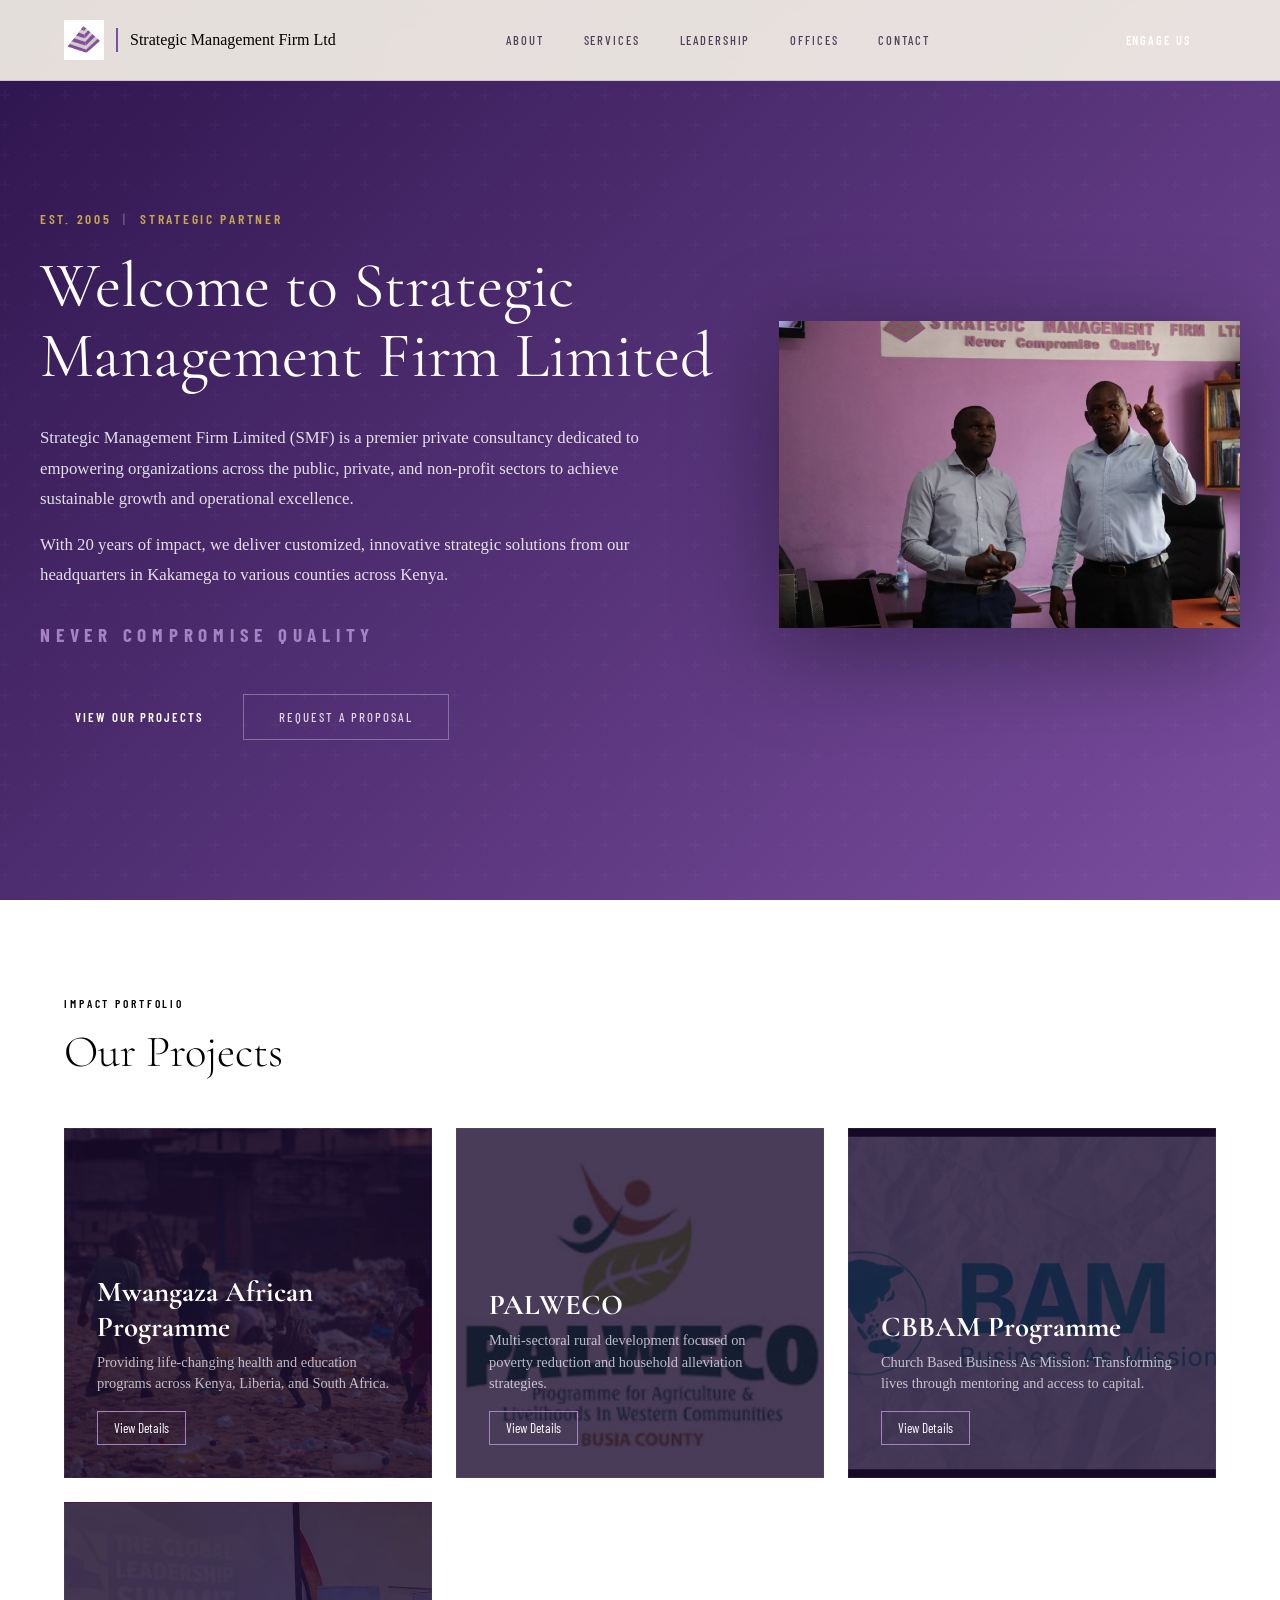
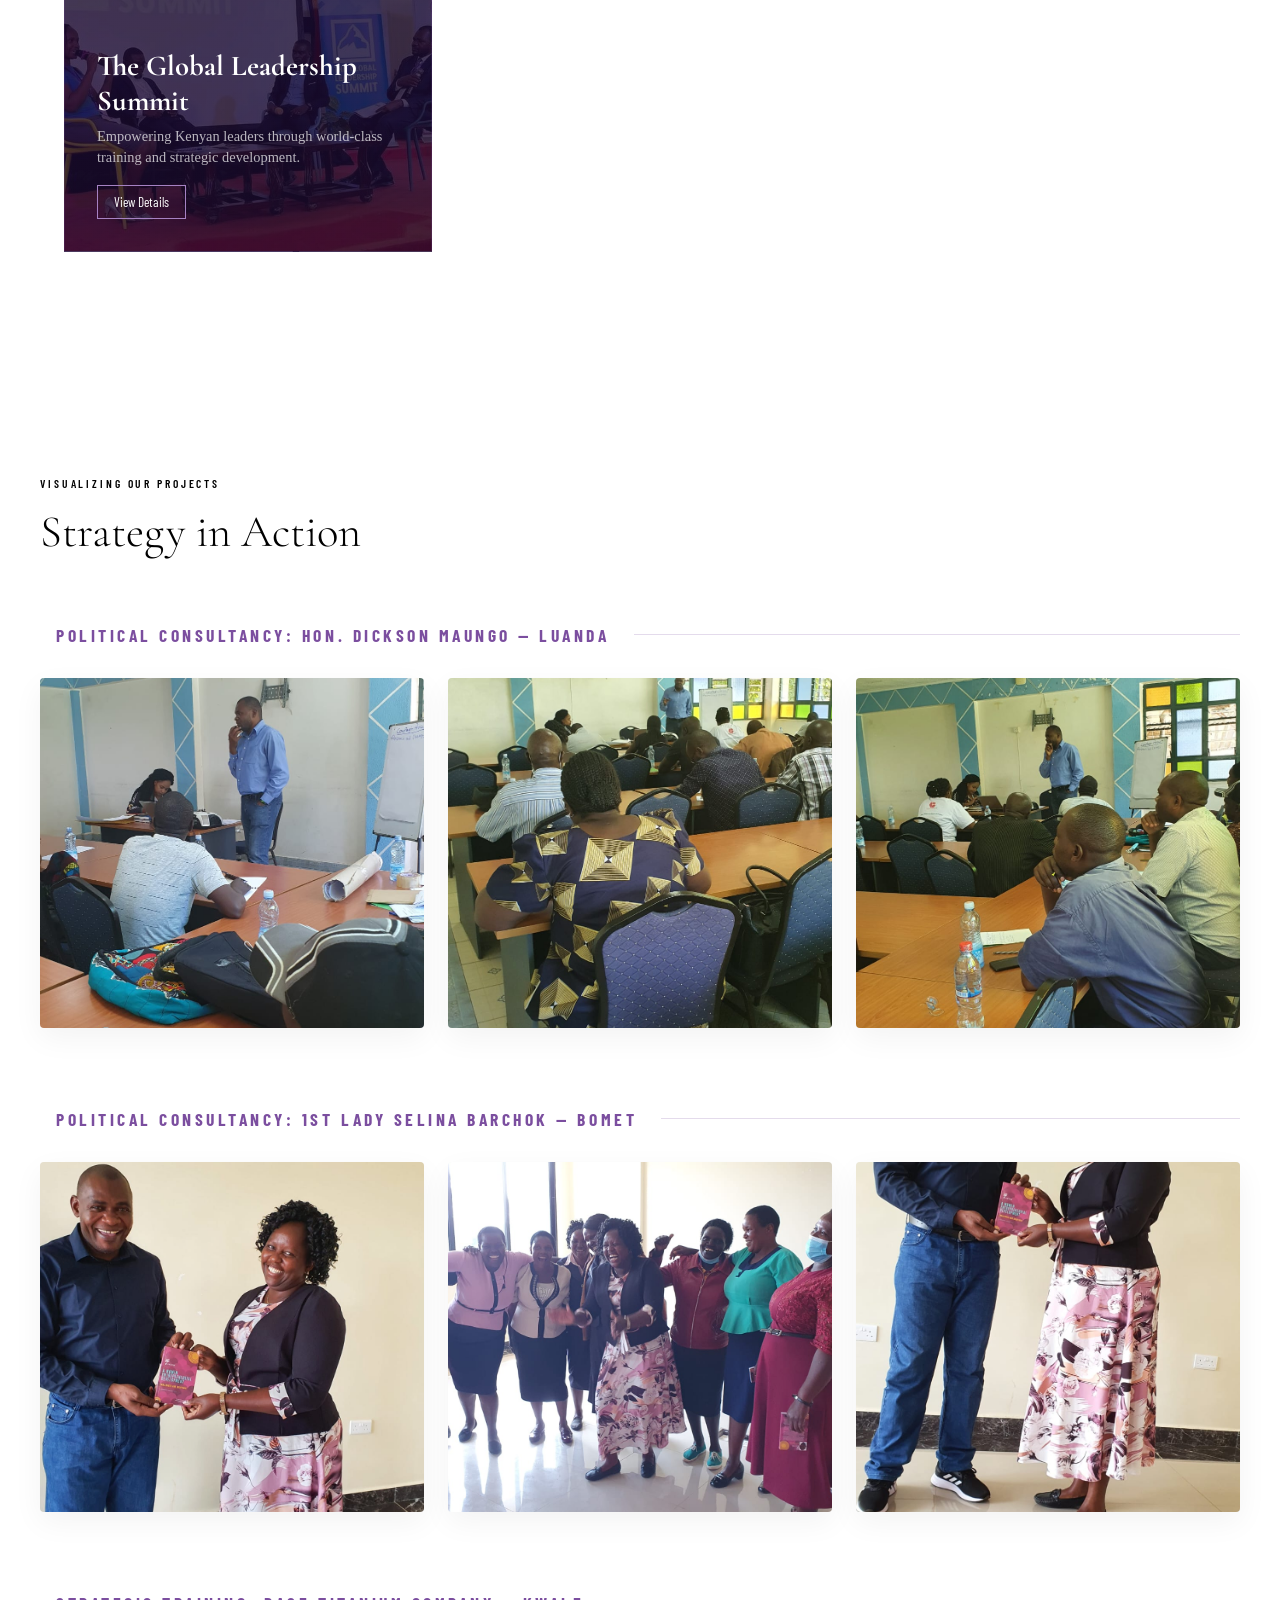
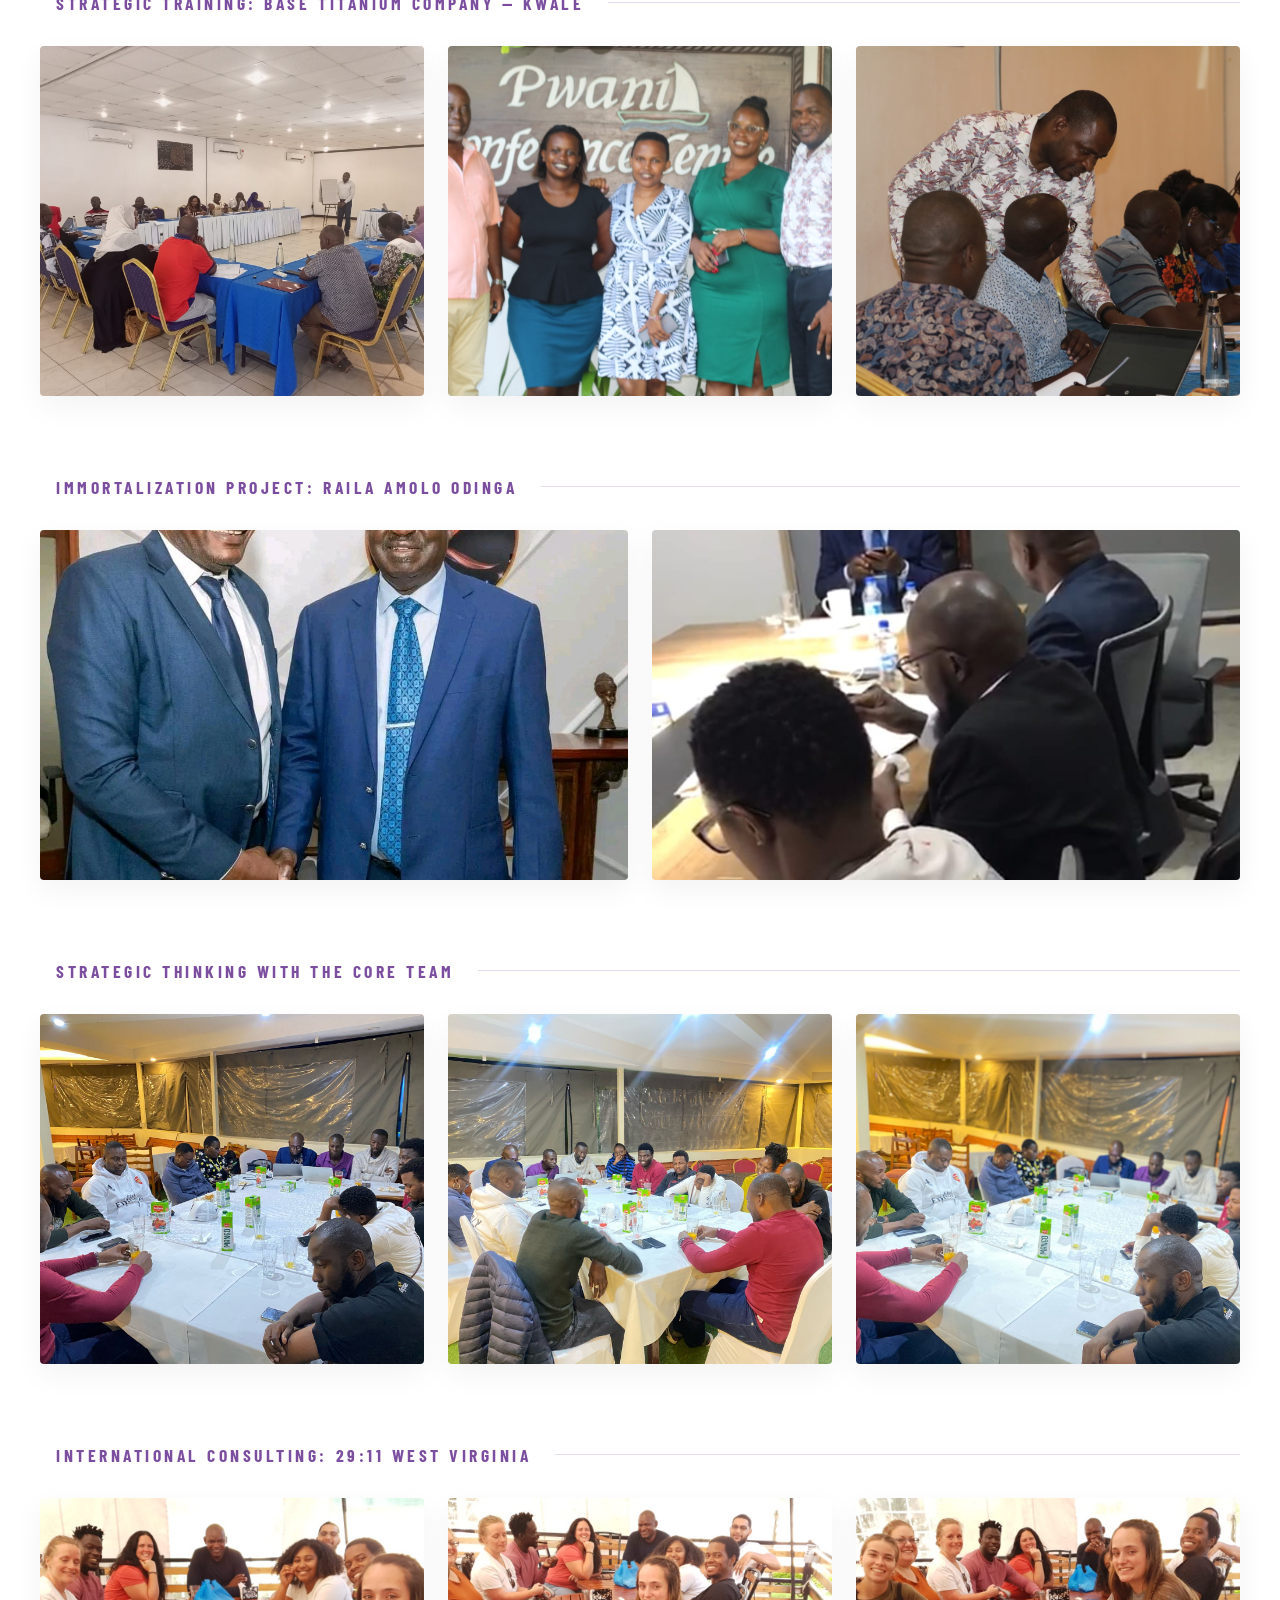
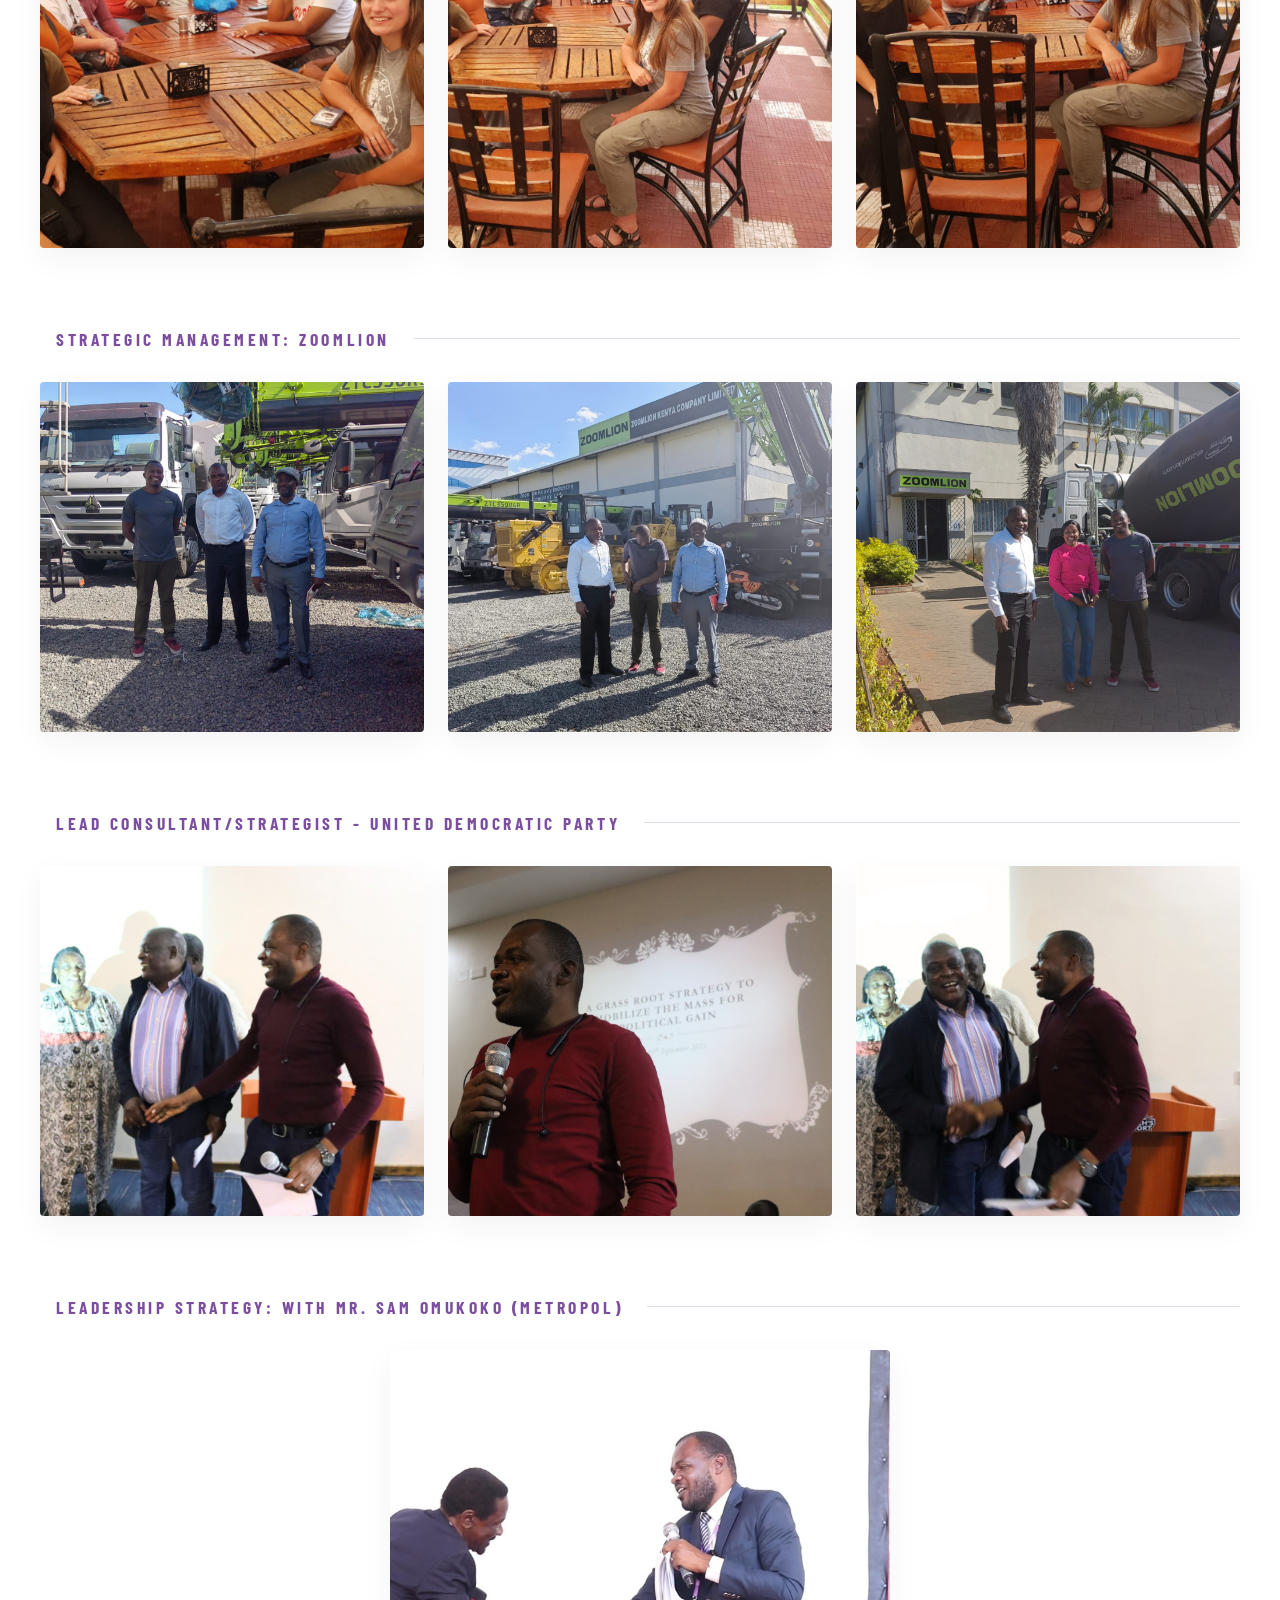
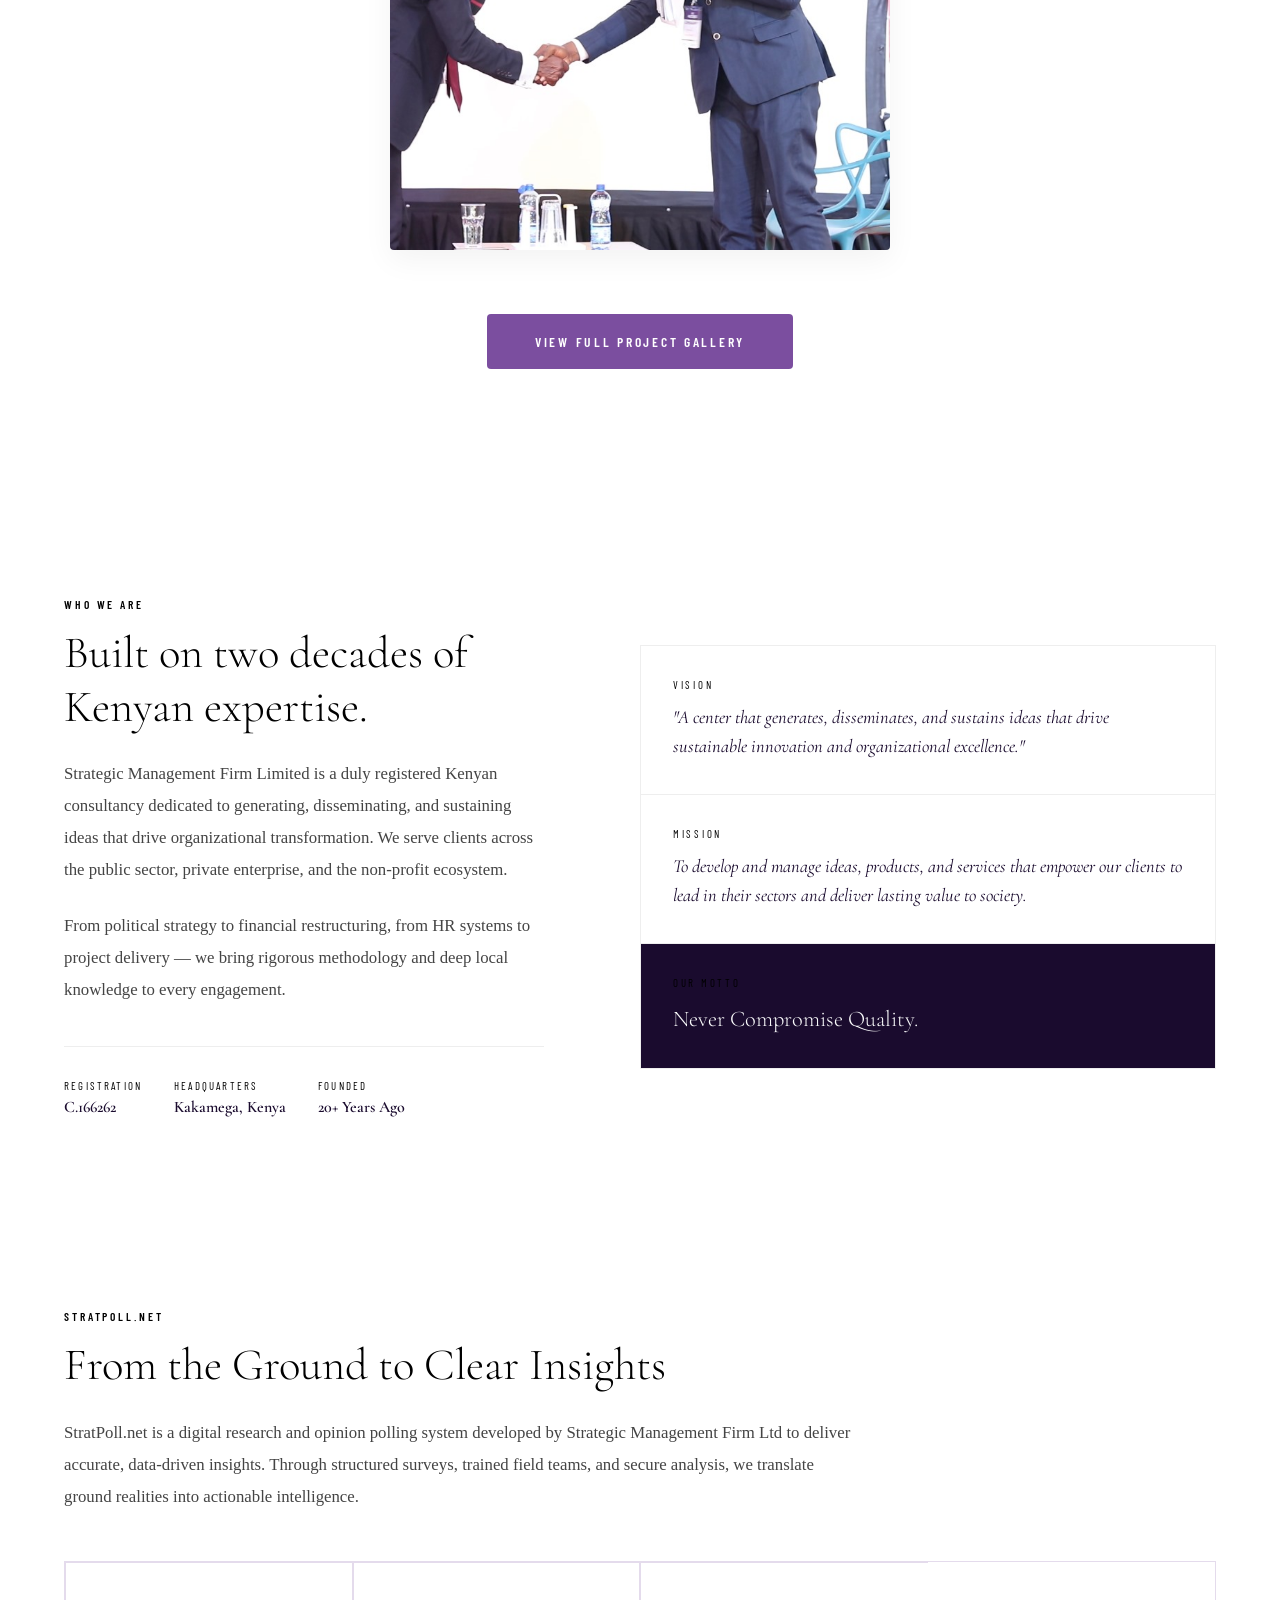
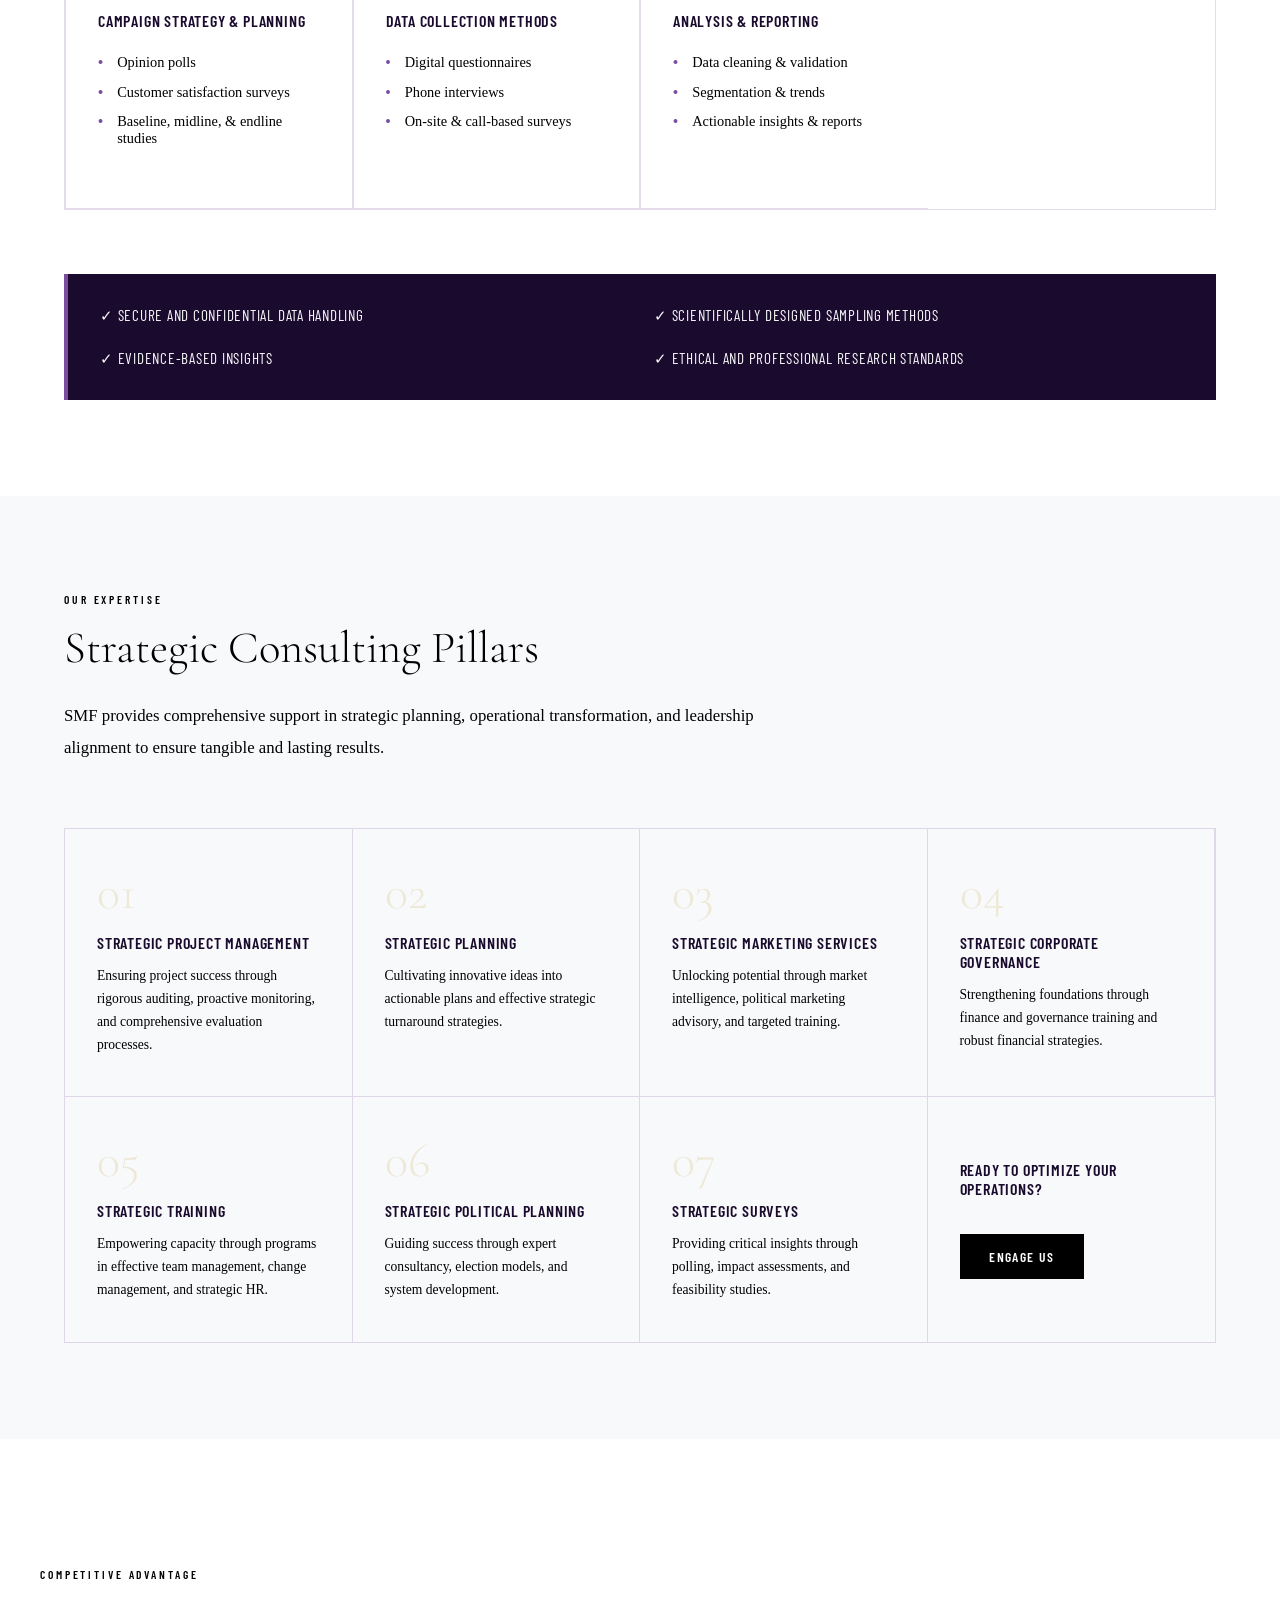
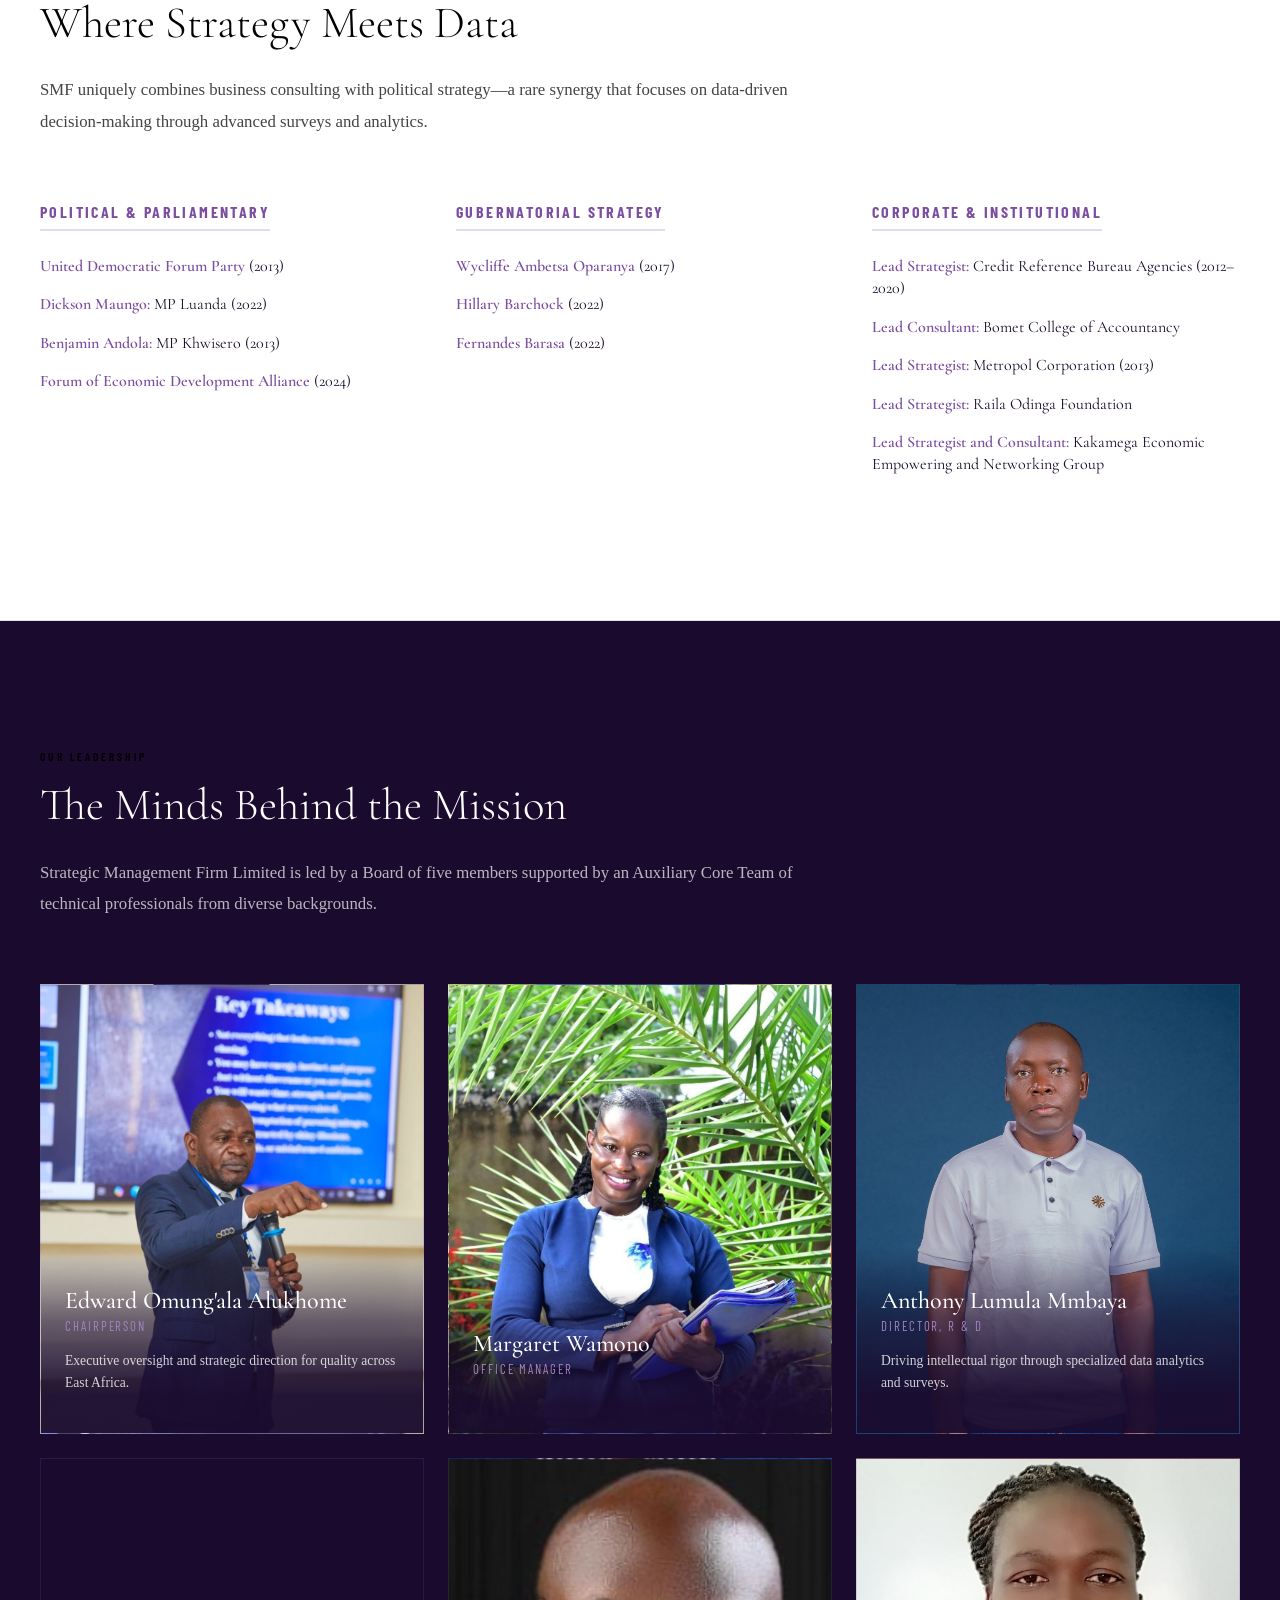
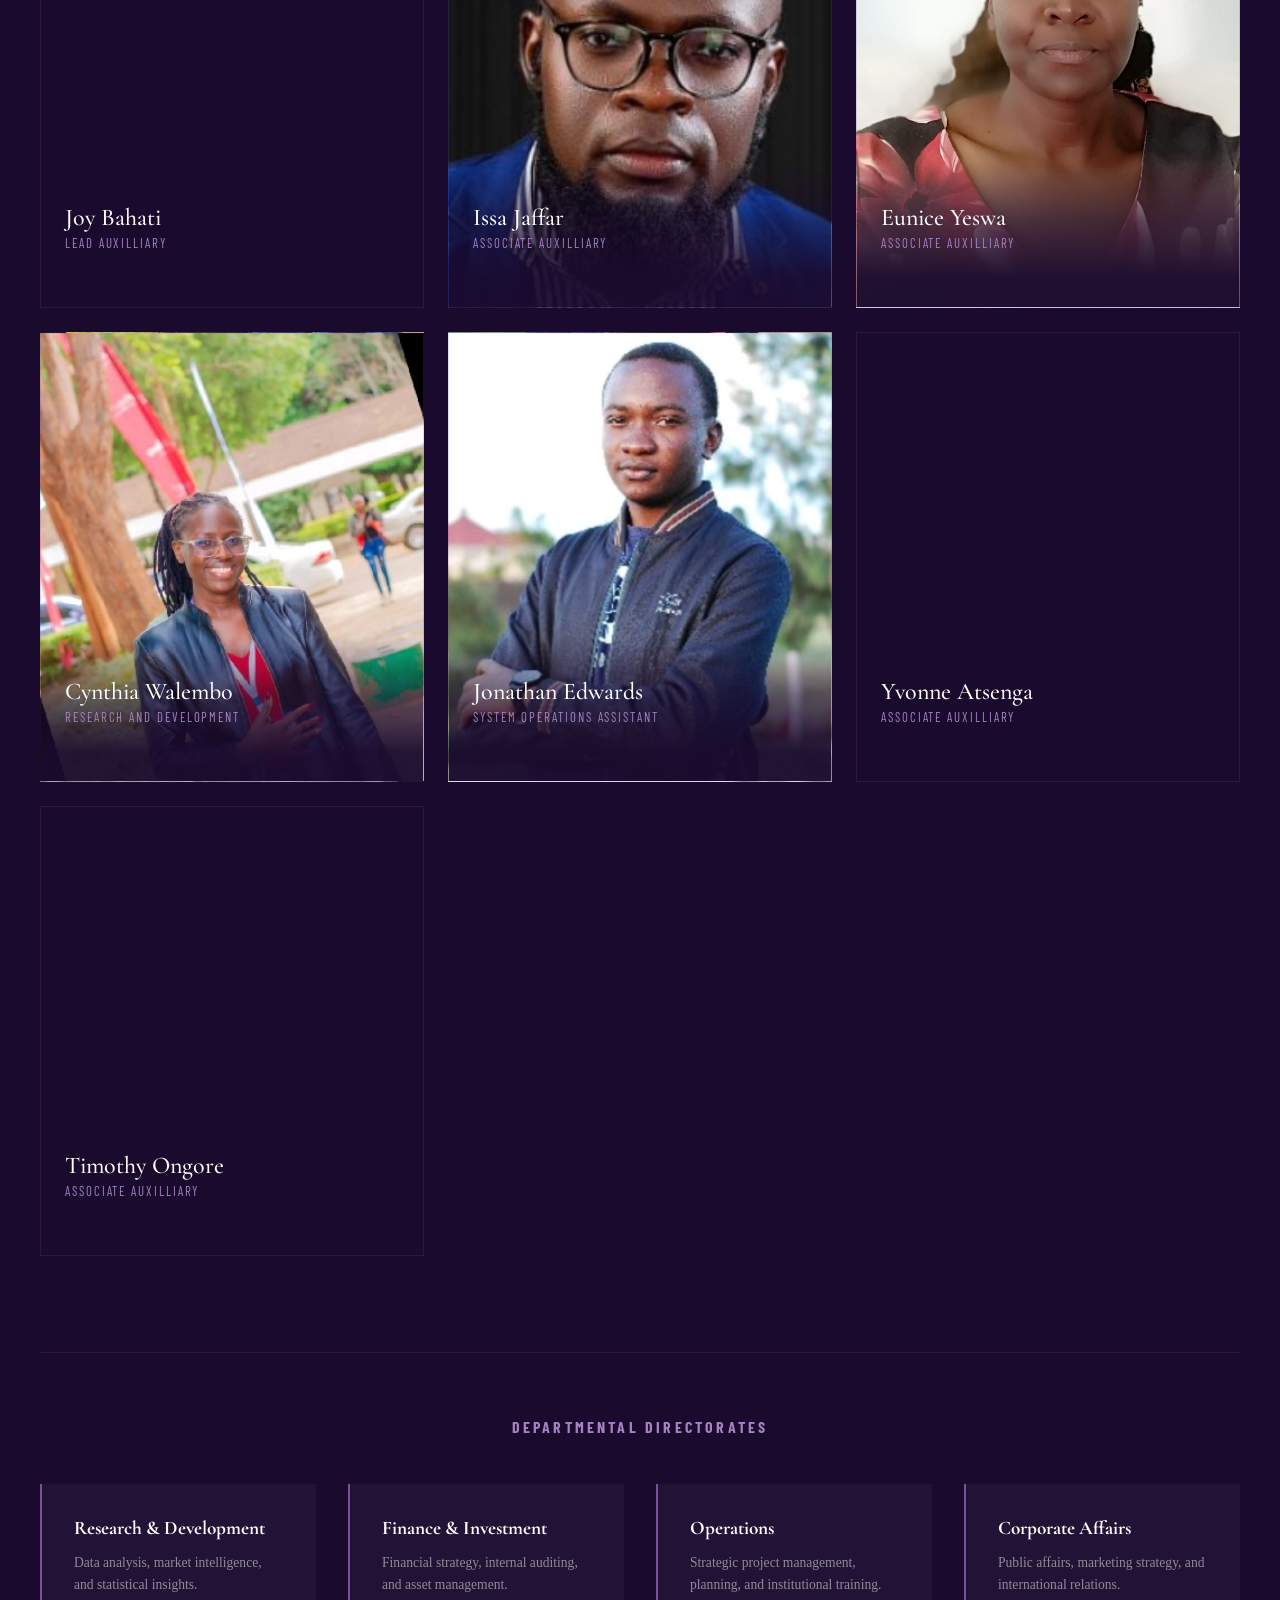
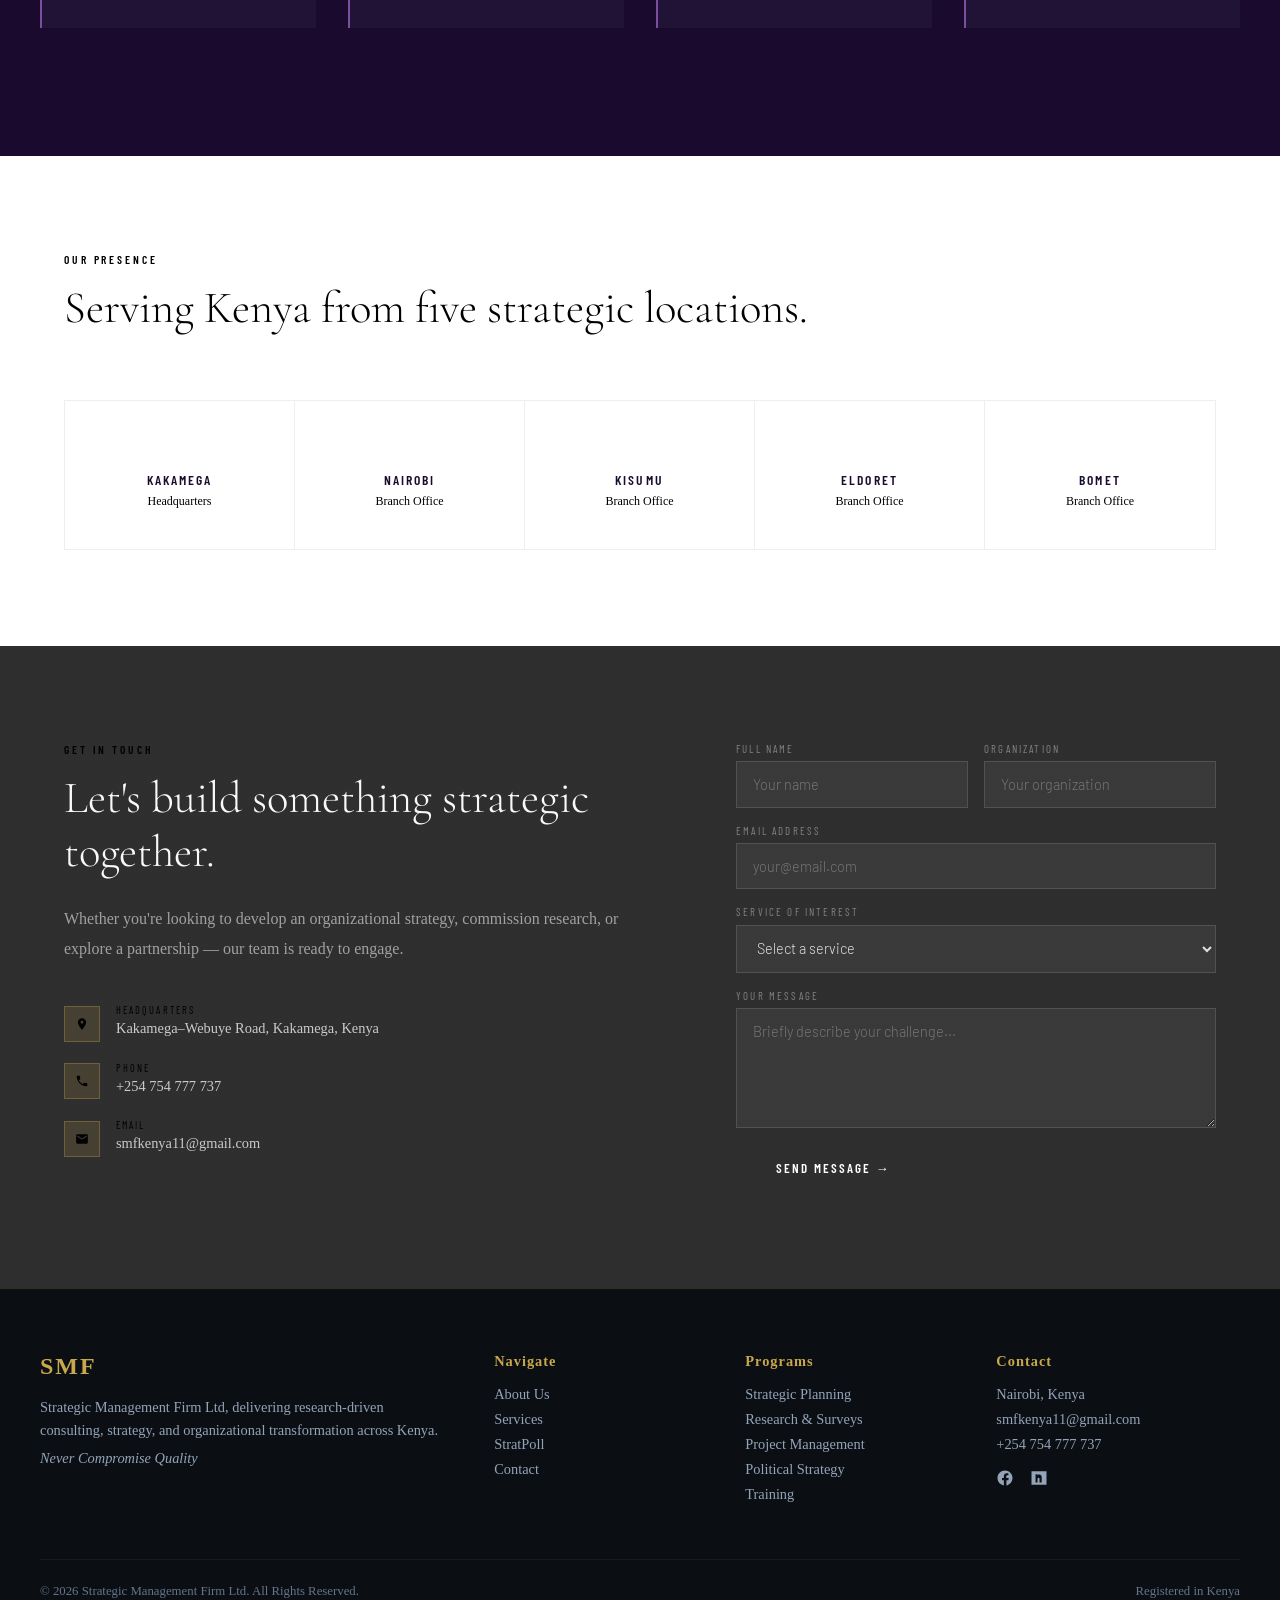
==== commit cebfa93b: "update" ====
--- a/index.html
+++ b/index.html
@@ -442,7 +442,7 @@
         </div>
       </div>
 
-      <div class="leader-card fade-up" style="background-image: url('eunice.jpg');">
+      <div class="leader-card fade-up" style="background-image: url('eunice.jpeg');">
         <div class="leader-overlay">
           <div class="leader-name">Eunice Yeswa</div>
           <div class="leader-role">Associate Auxilliary</div>
@@ -460,6 +460,20 @@
         <div class="leader-overlay">
           <div class="leader-name">Jonathan Edwards </div>
           <div class="leader-role">System Operations Assistant</div>
+        </div>
+      </div>
+
+      <div class="leader-card fade-up" style="background-image: url('yvonne.jpeg');">
+        <div class="leader-overlay">
+          <div class="leader-name">Yvonne Atsenga</div>
+          <div class="leader-role">Associate Auxilliary</div>
+        </div>
+      </div>
+
+      <div class="leader-card fade-up" style="background-image: url('timothy.jpeg');">
+        <div class="leader-overlay">
+          <div class="leader-name">Timothy Ongore</div>
+          <div class="leader-role">Associate Auxilliary</div>
         </div>
       </div>
     </div>
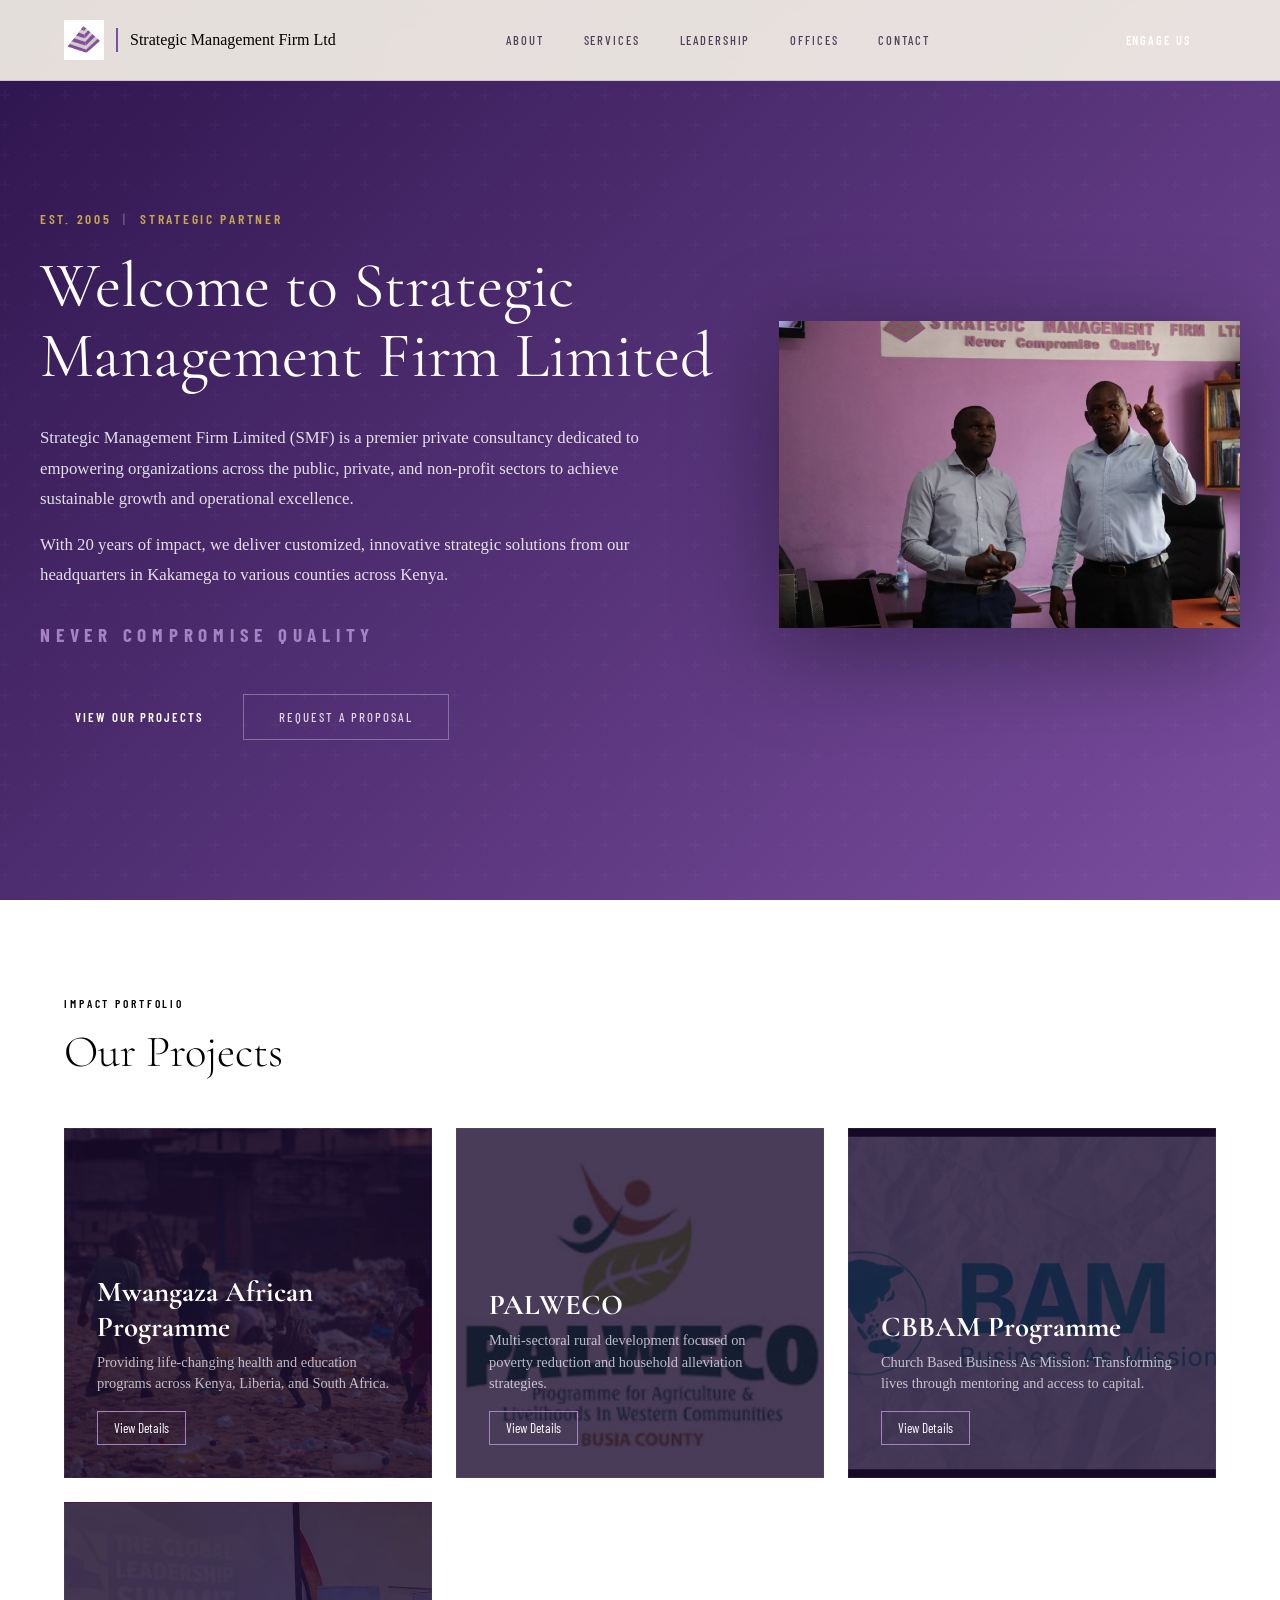
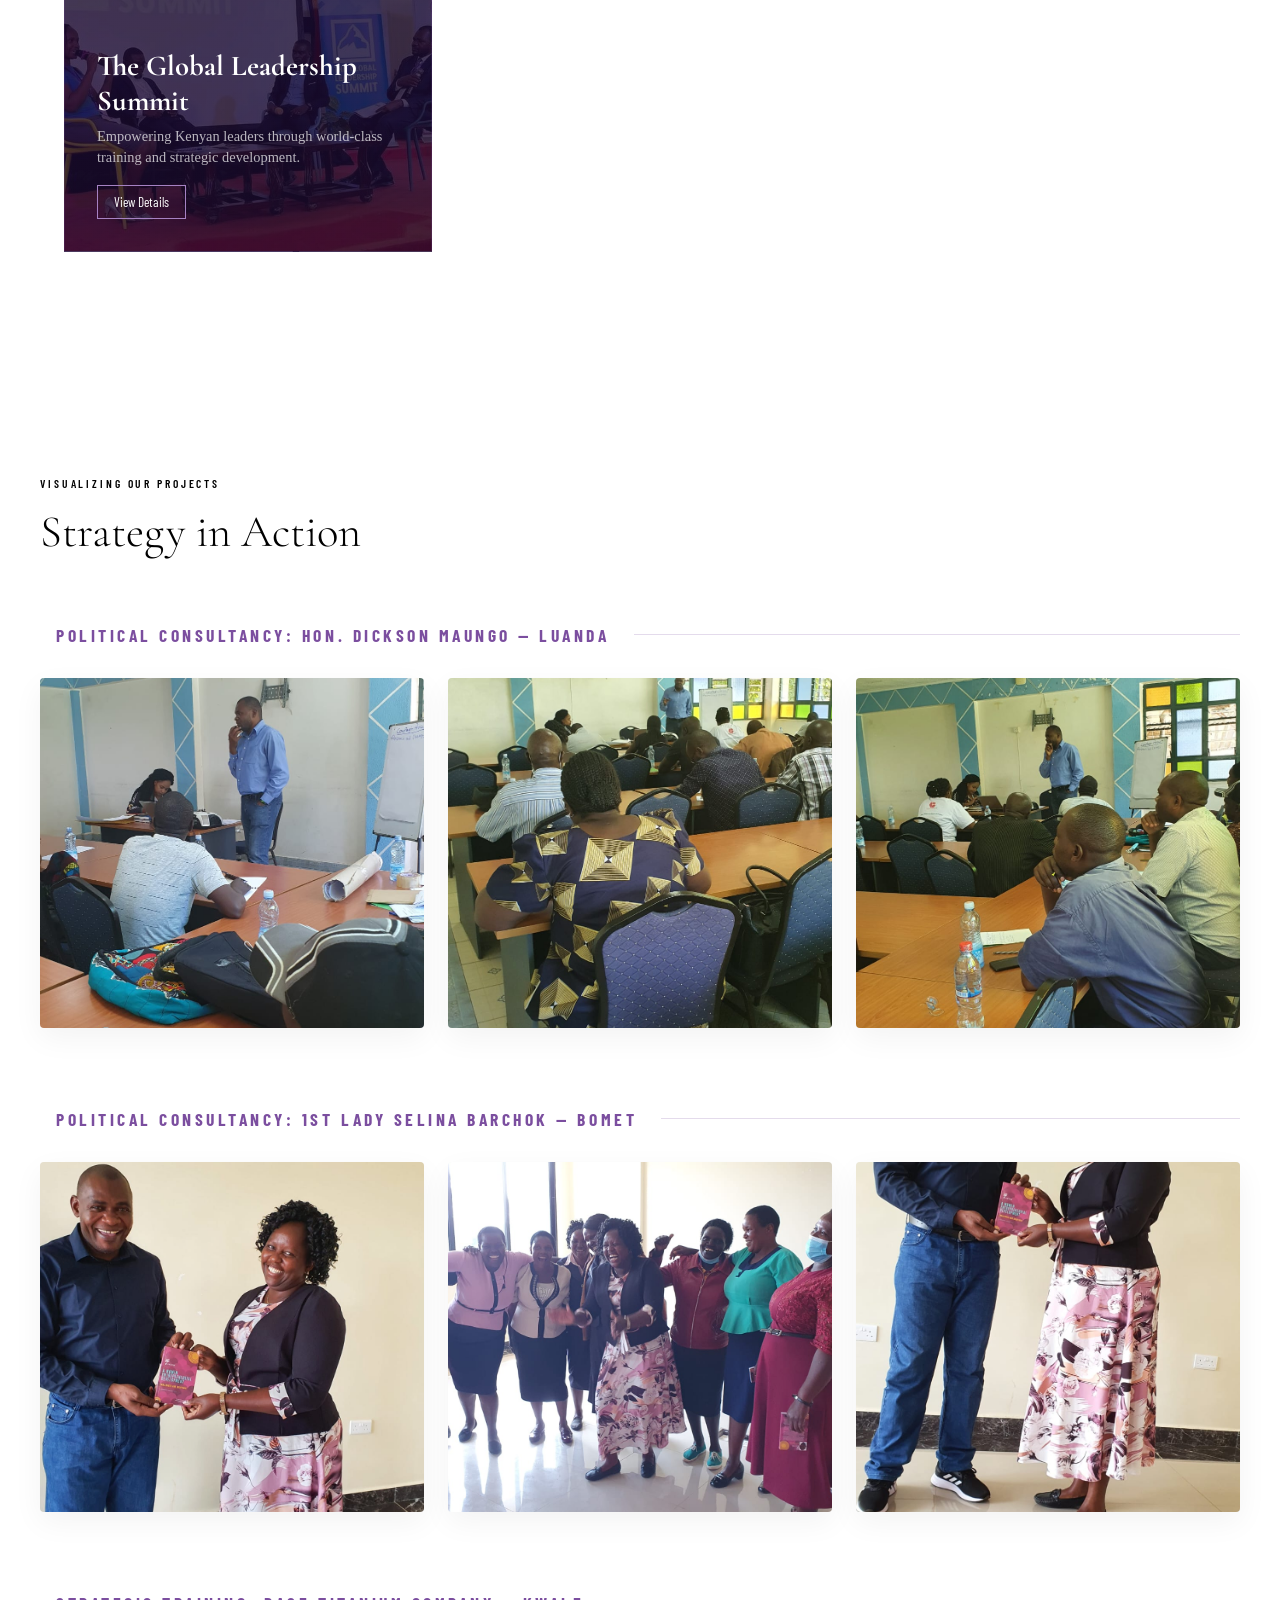
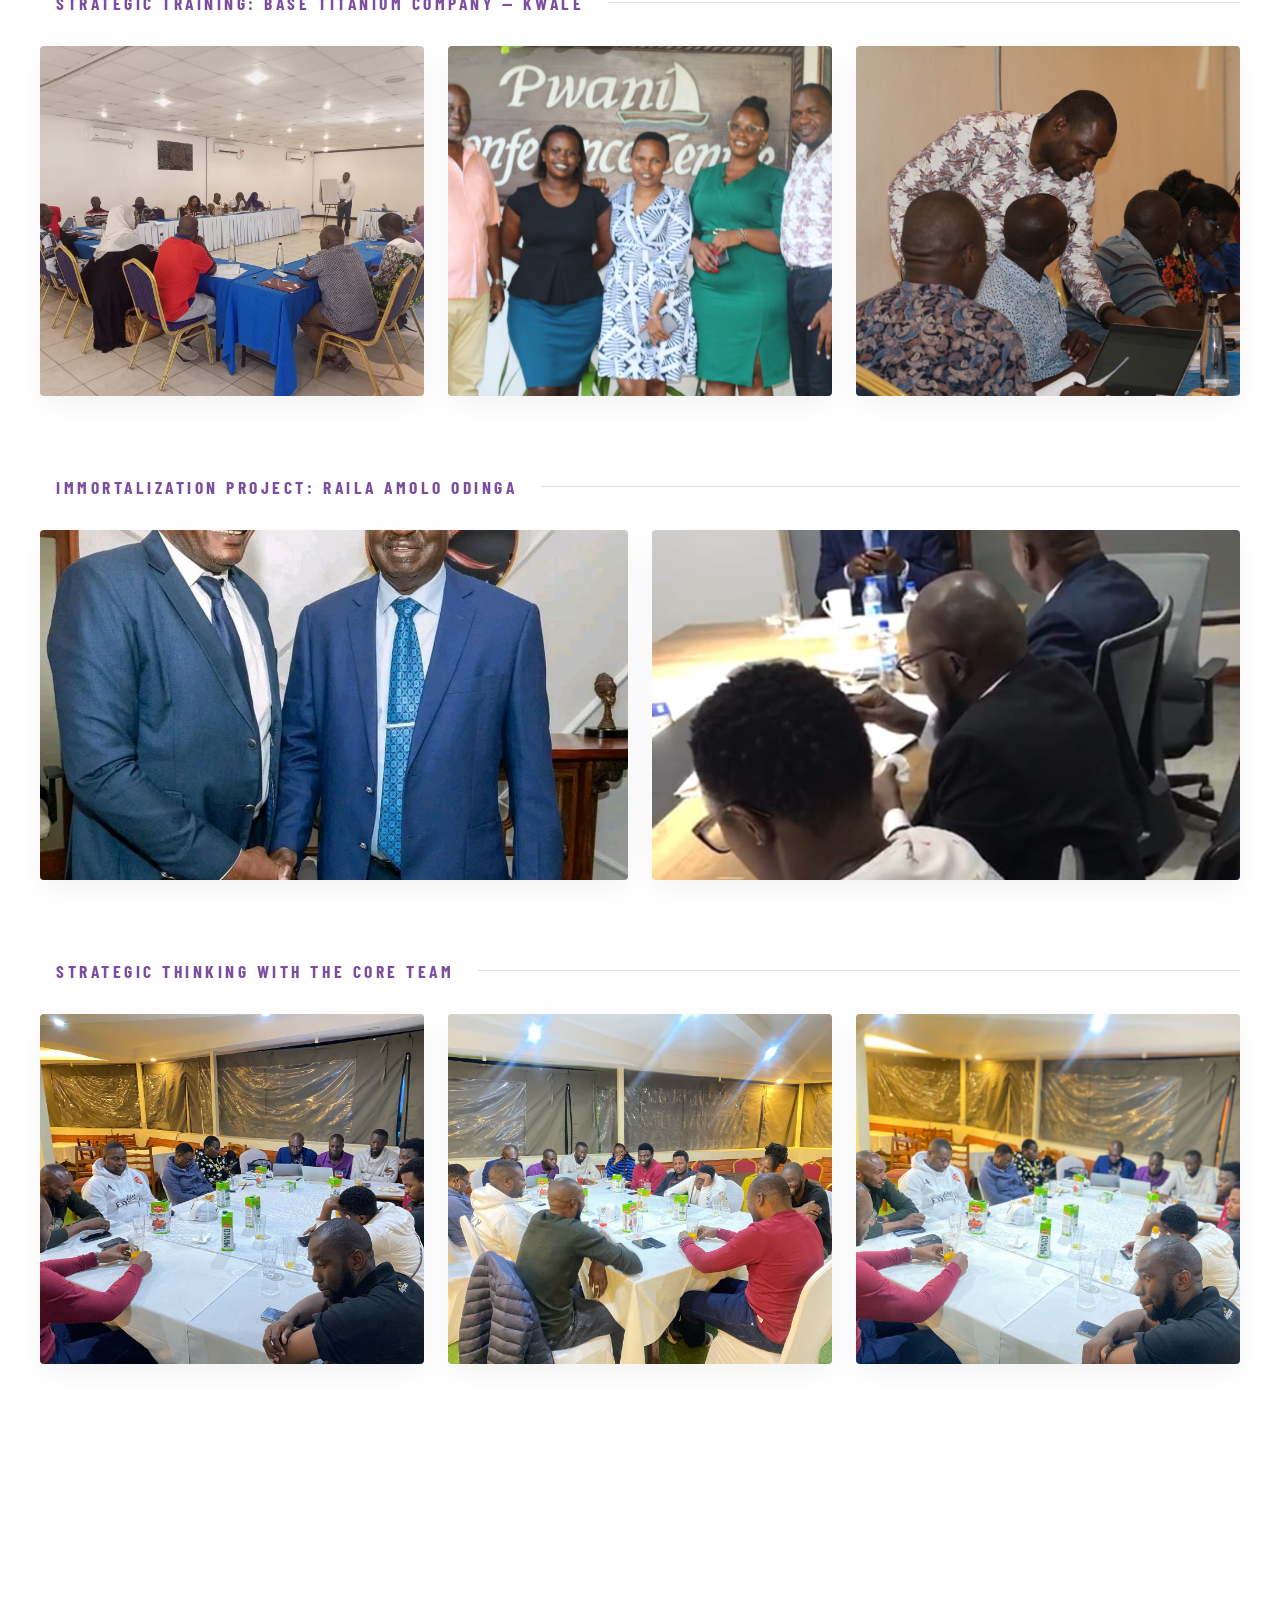
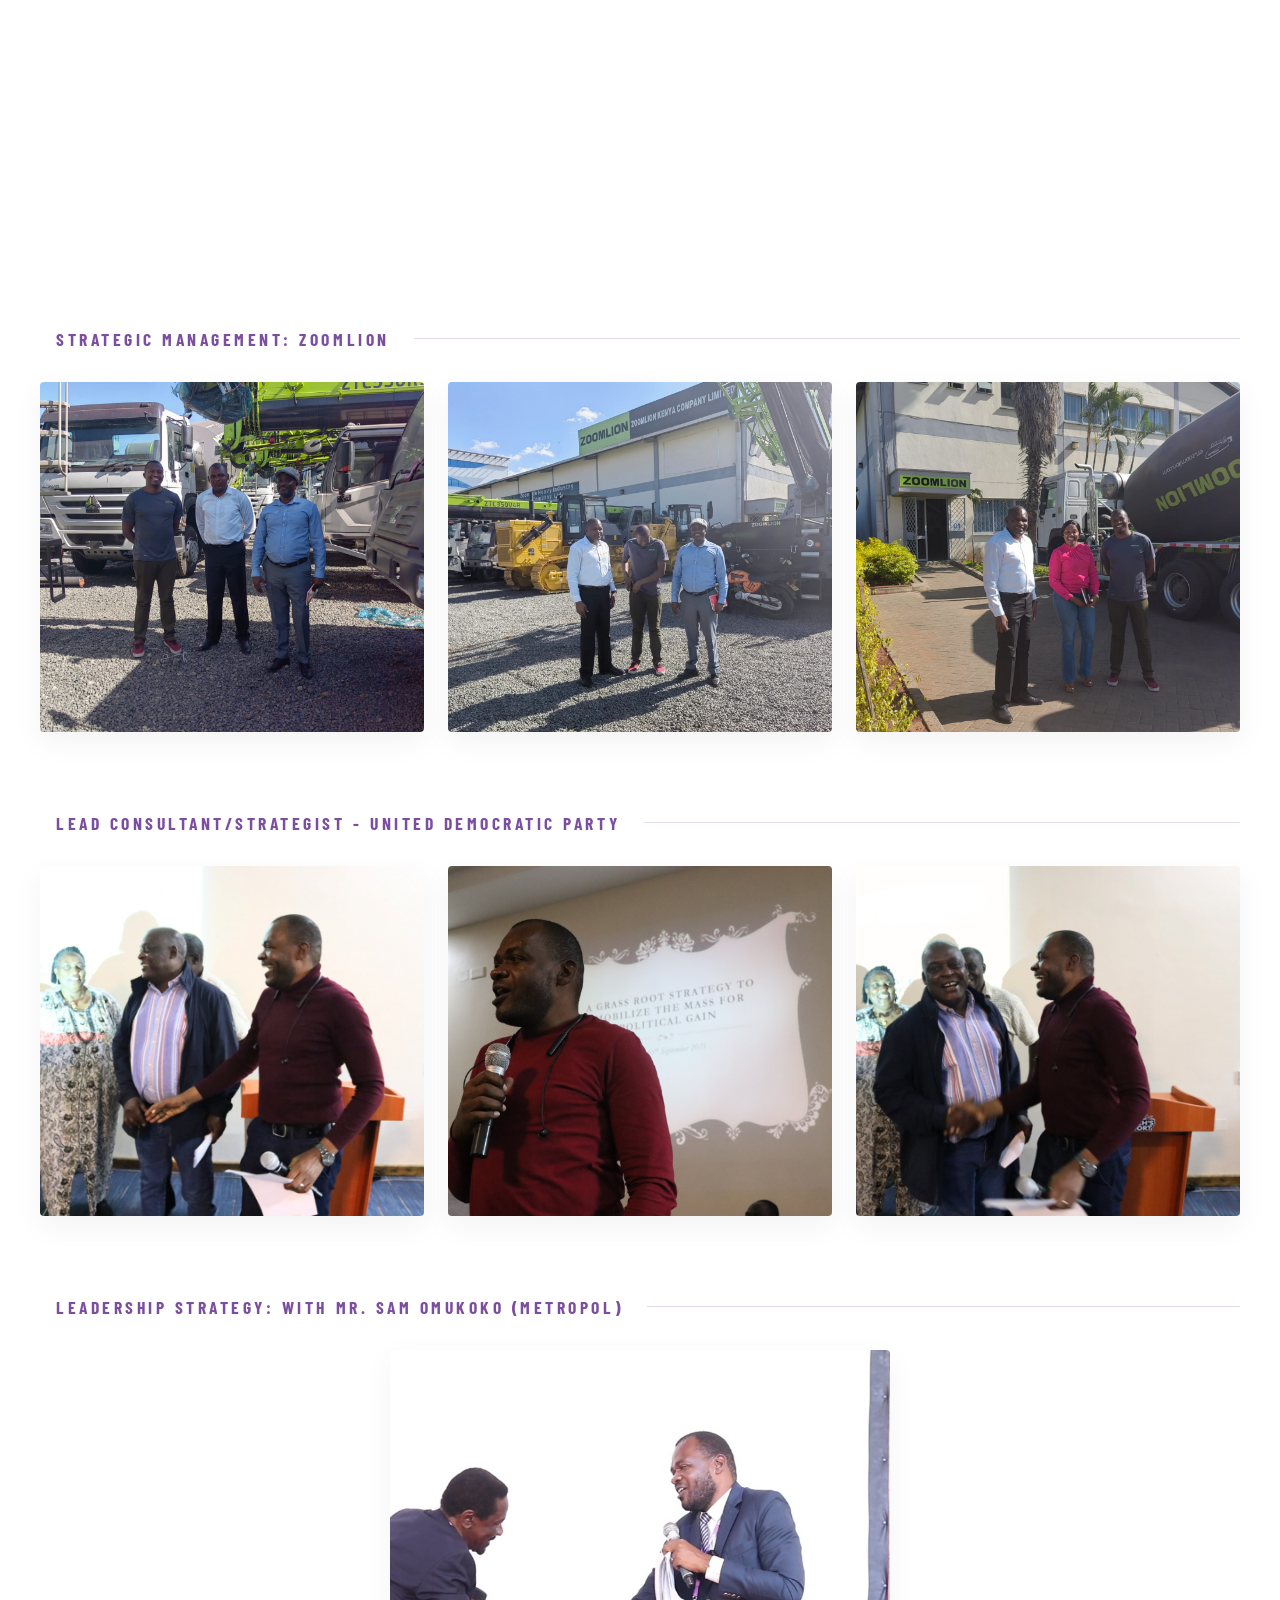
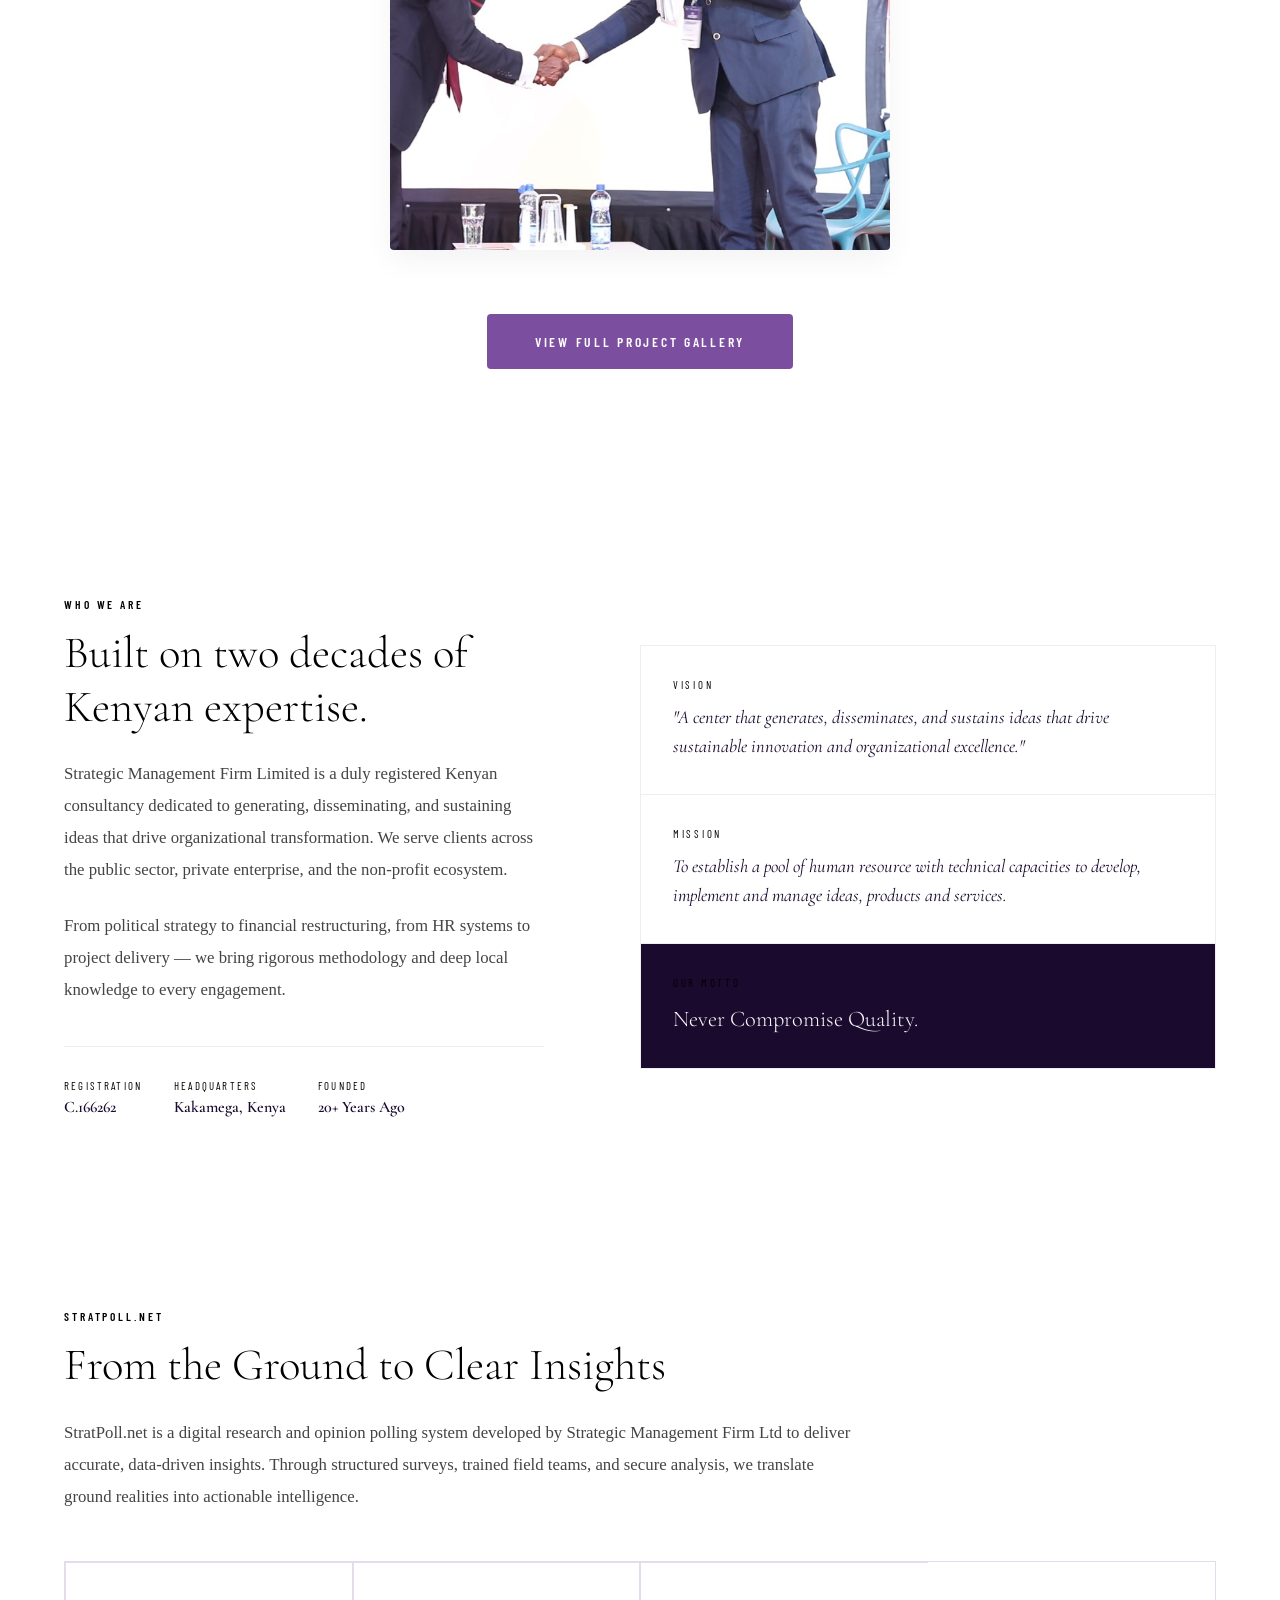
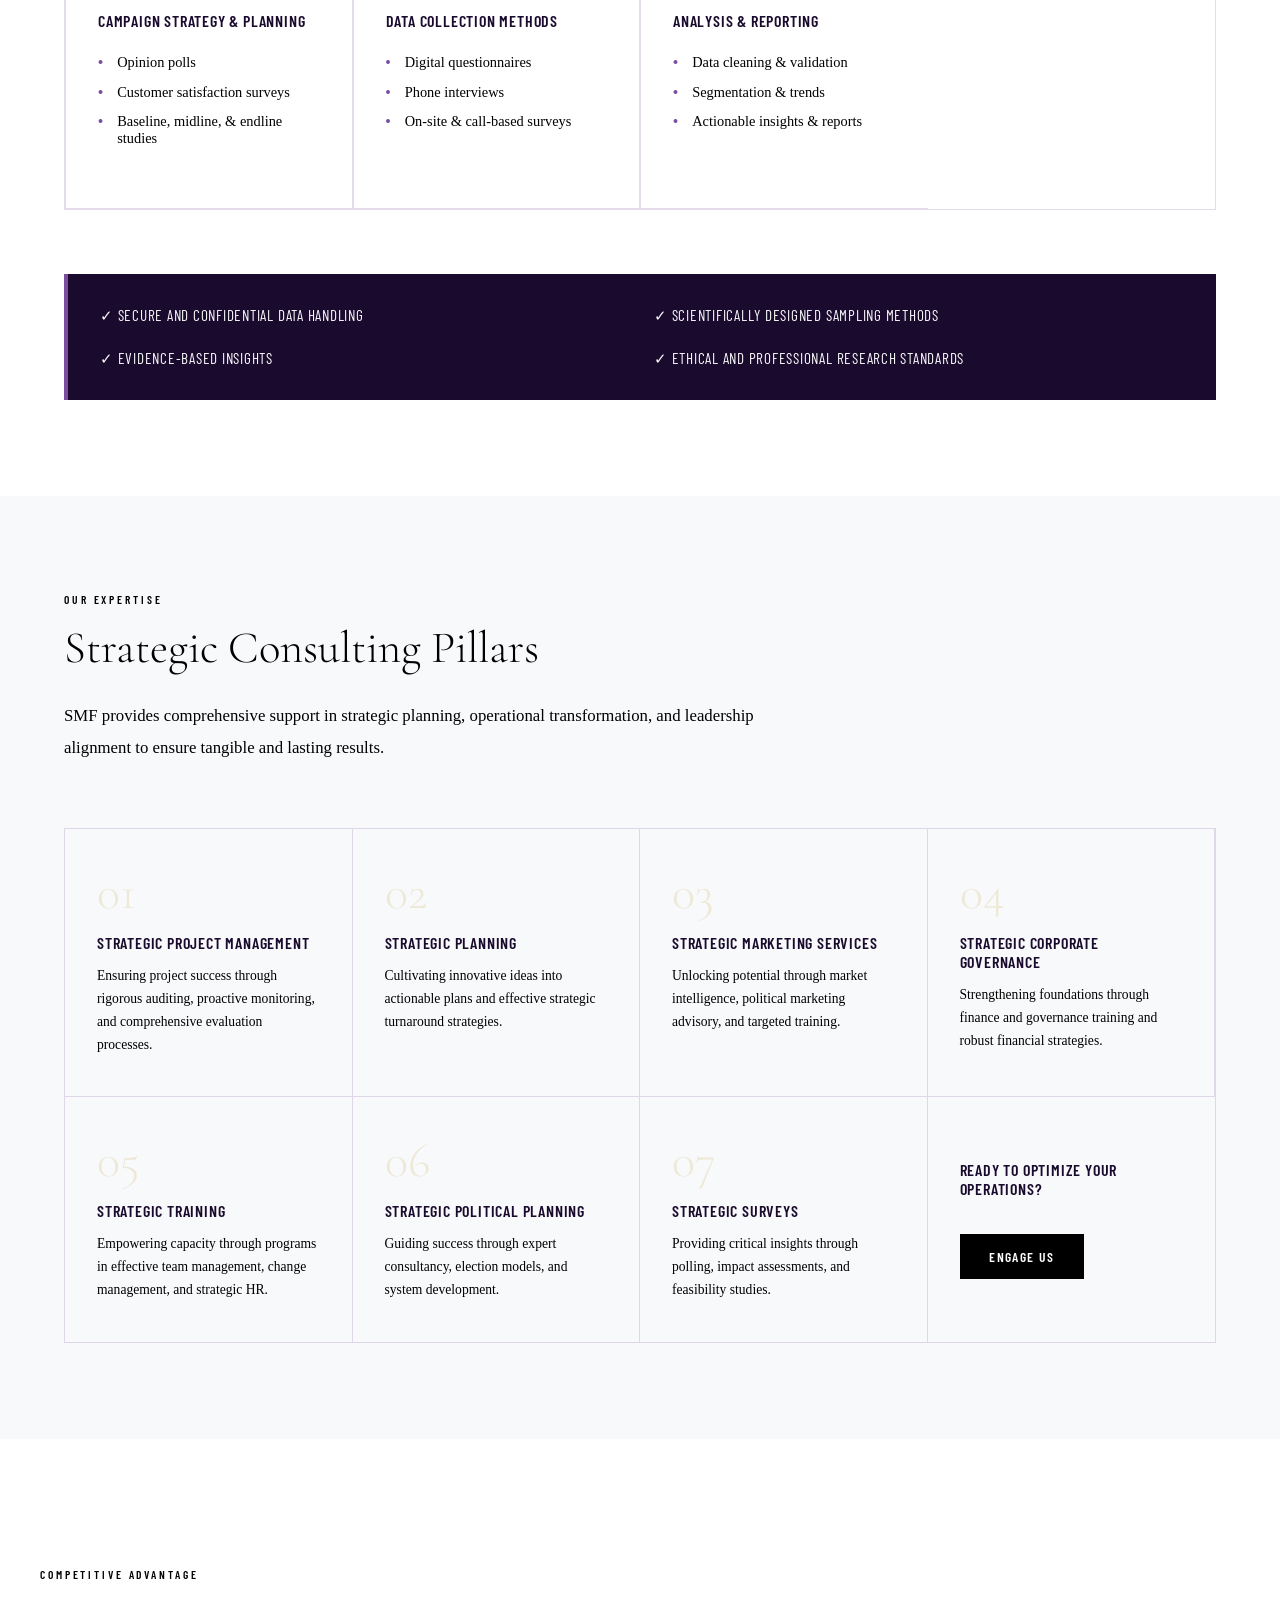
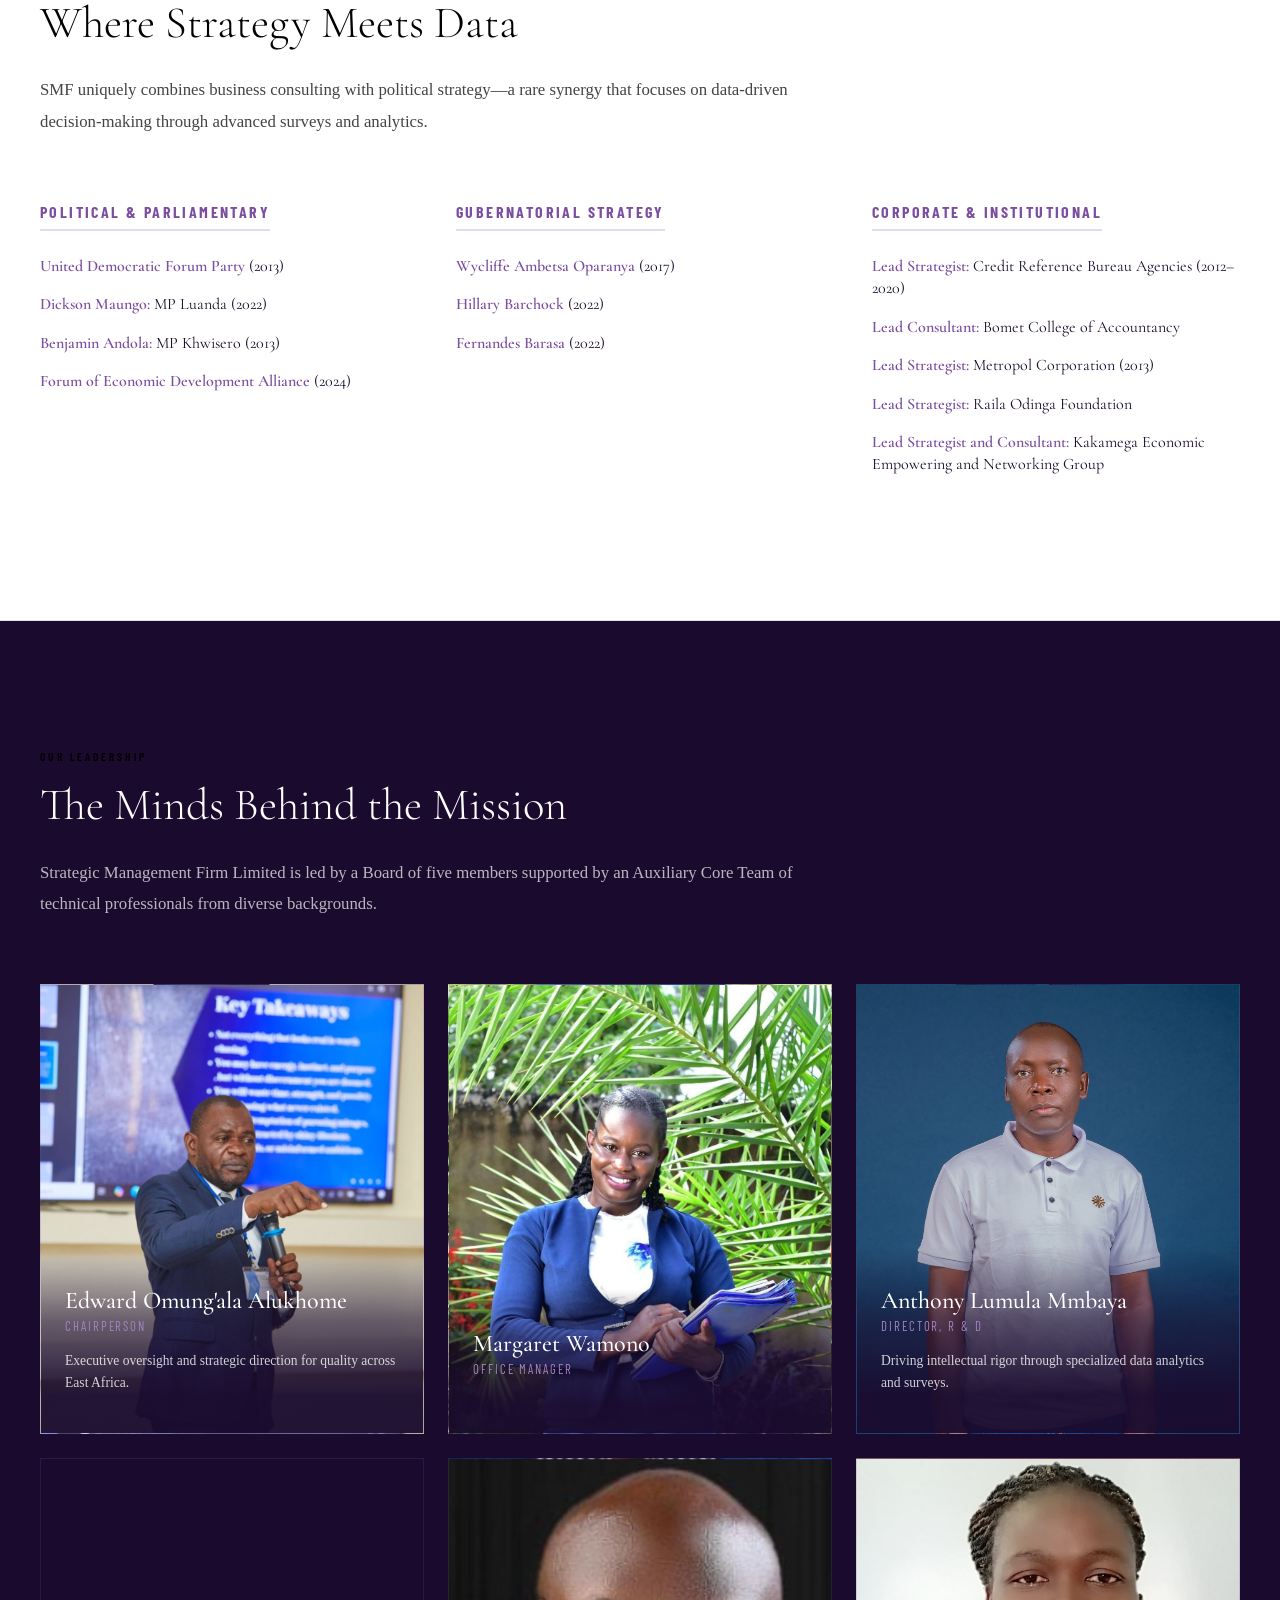
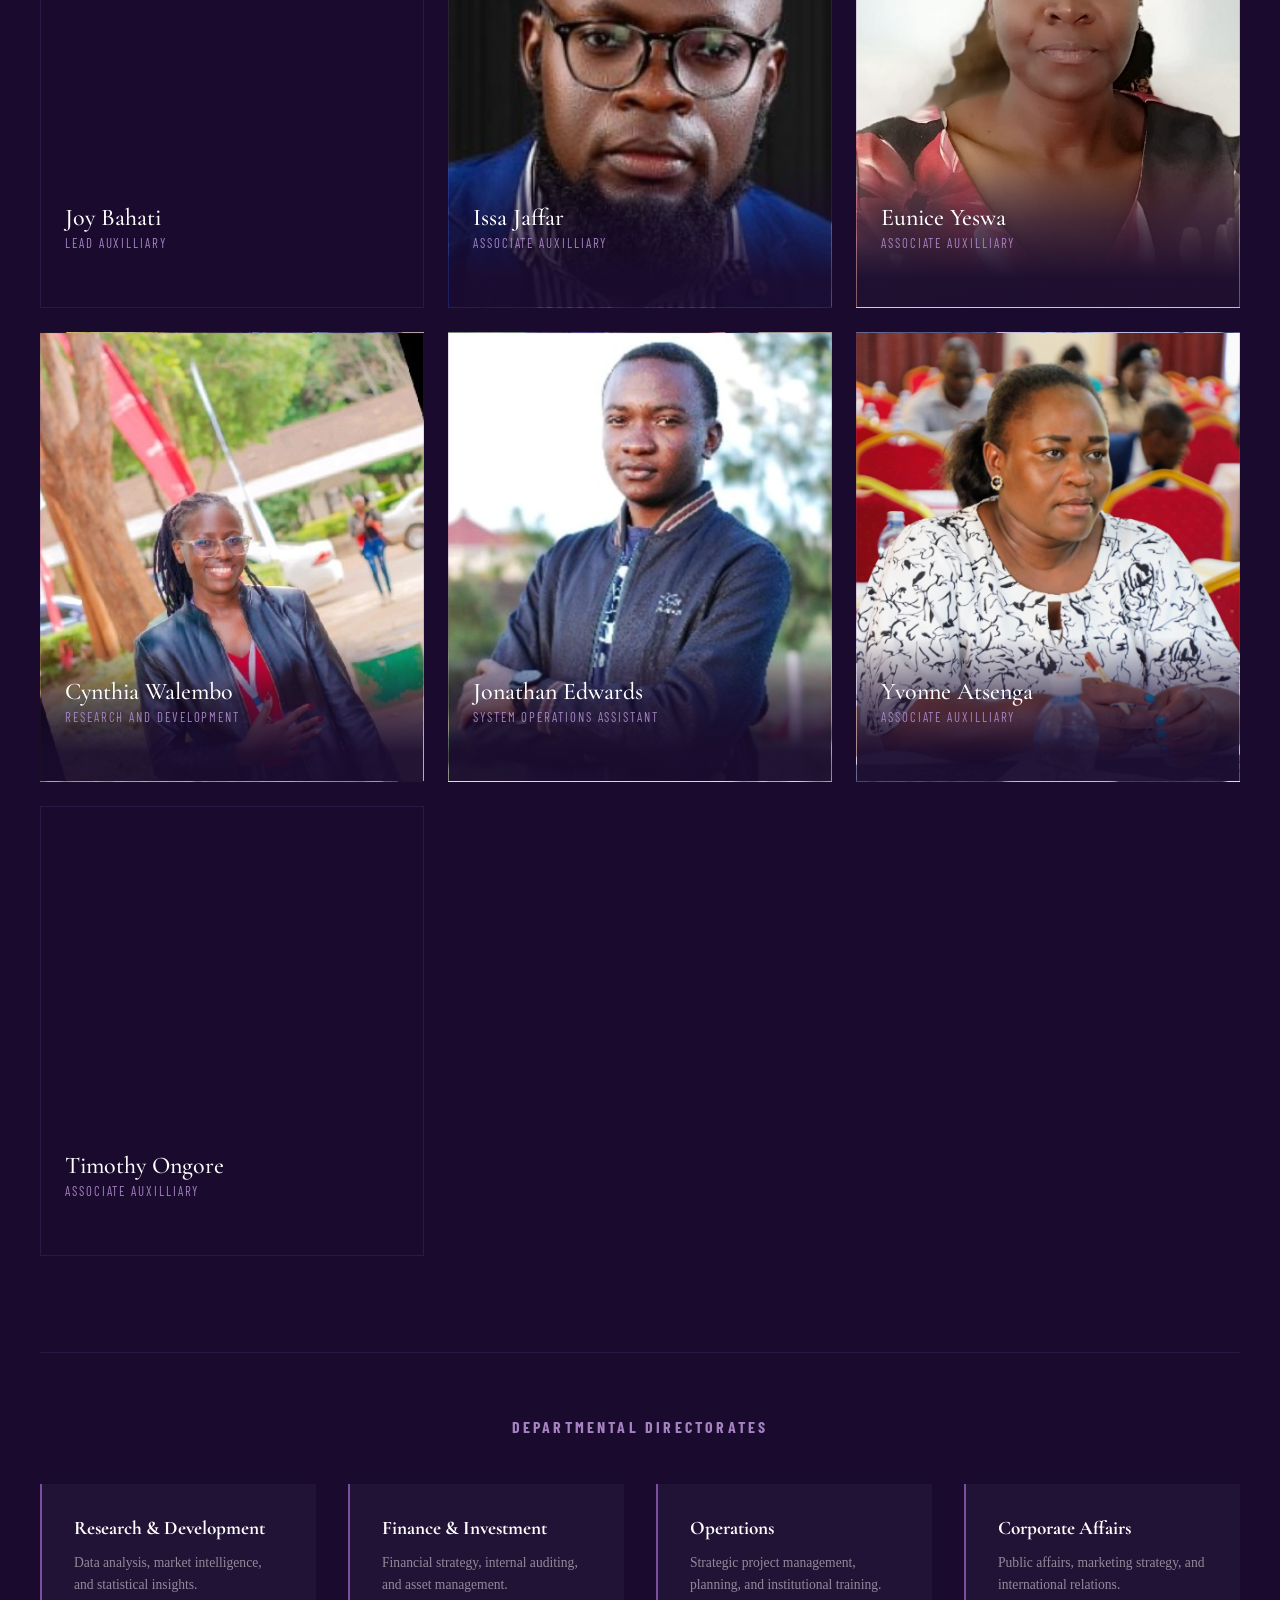
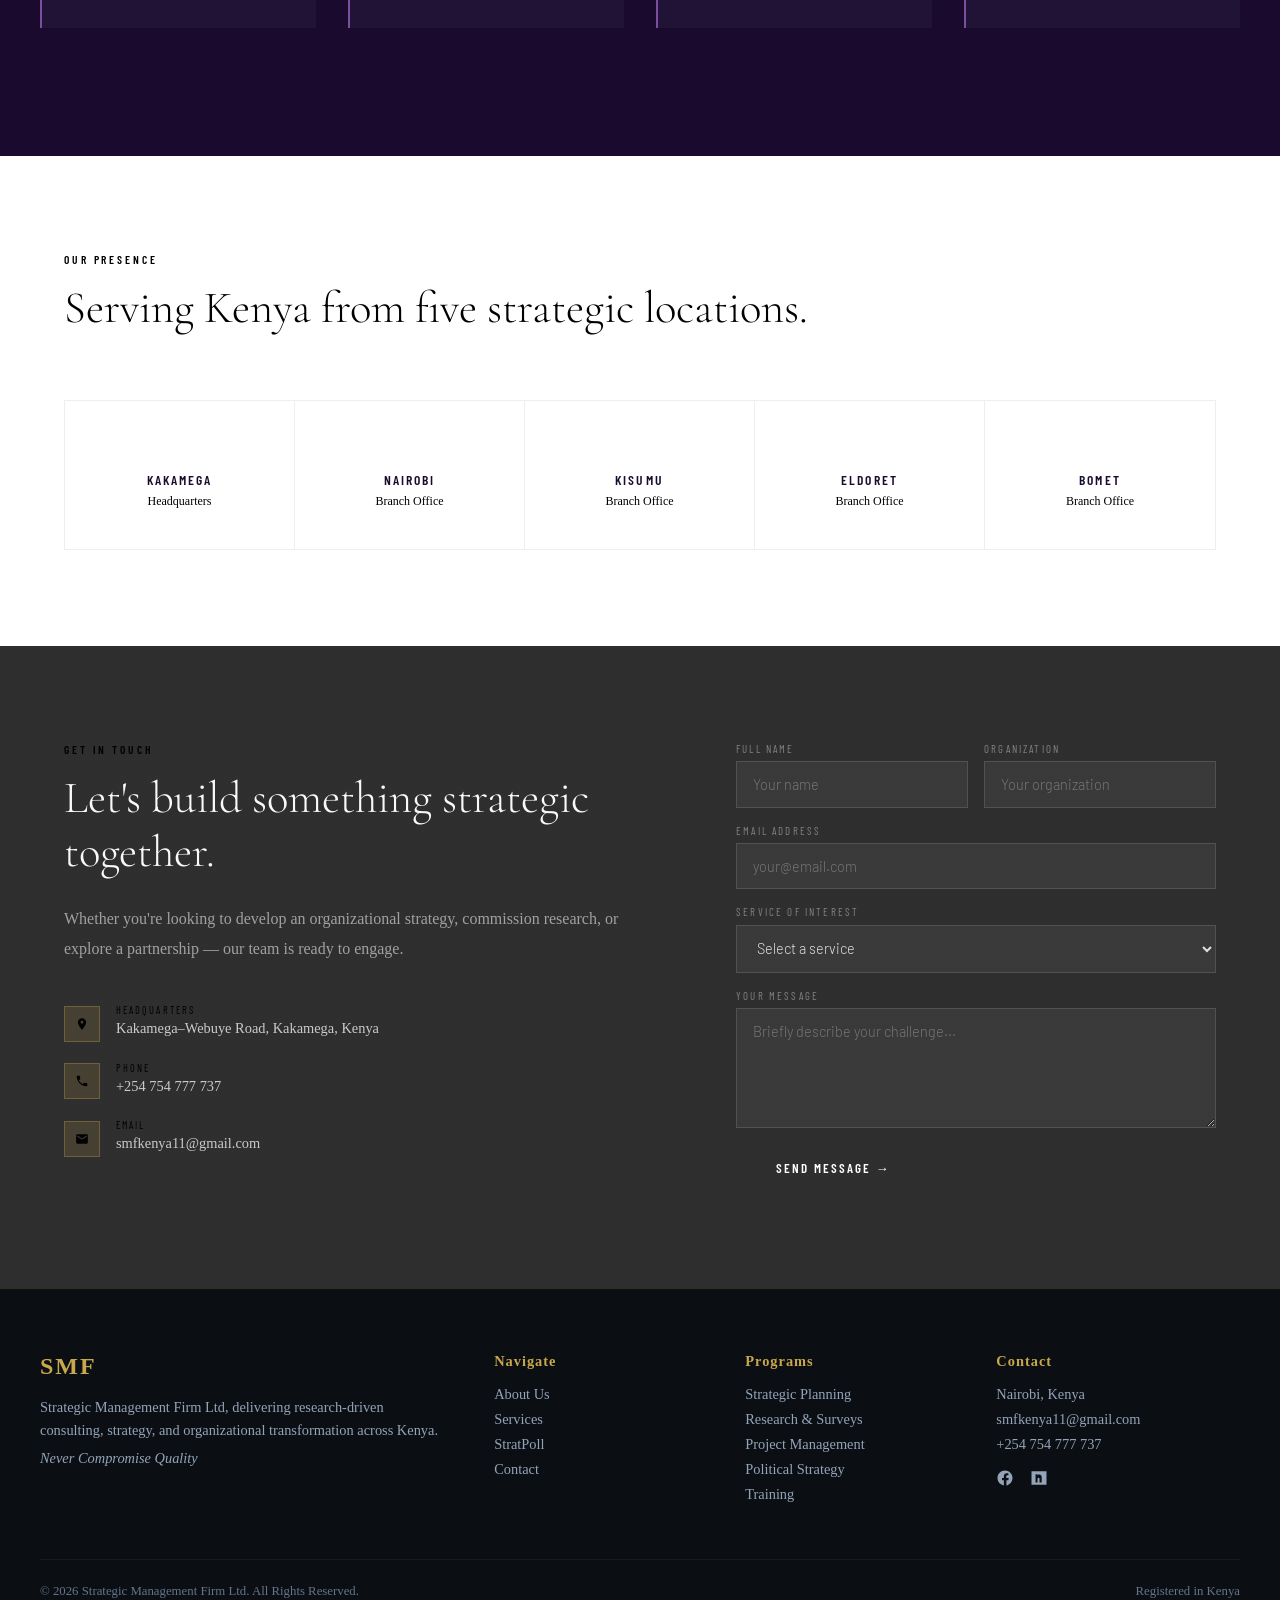
==== commit 4894d969: "update" ====
--- a/index.html
+++ b/index.html
@@ -225,10 +225,10 @@
             <div class="vmm-icon">Vision</div>
             <div class="vmm-text">"A center that generates, disseminates, and sustains ideas that drive sustainable innovation and organizational excellence."</div>
           </div>
-          <div class="vmm-item">
-            <div class="vmm-icon">Mission</div>
-            <div class="vmm-text">To develop and manage ideas, products, and services that empower our clients to lead in their sectors and deliver lasting value to society.</div>
-          </div>
+         <div class="vmm-item">
+          <div class="vmm-icon">Mission</div>
+          <div class="vmm-text">To establish a pool of human resource with technical capacities to develop, implement and manage ideas, products and services.</div>
+         </div>
           <div class="vmm-item vmm-motto">
             <div class="vmm-icon">Our Motto</div>
             <div class="vmm-text">Never Compromise Quality.</div>
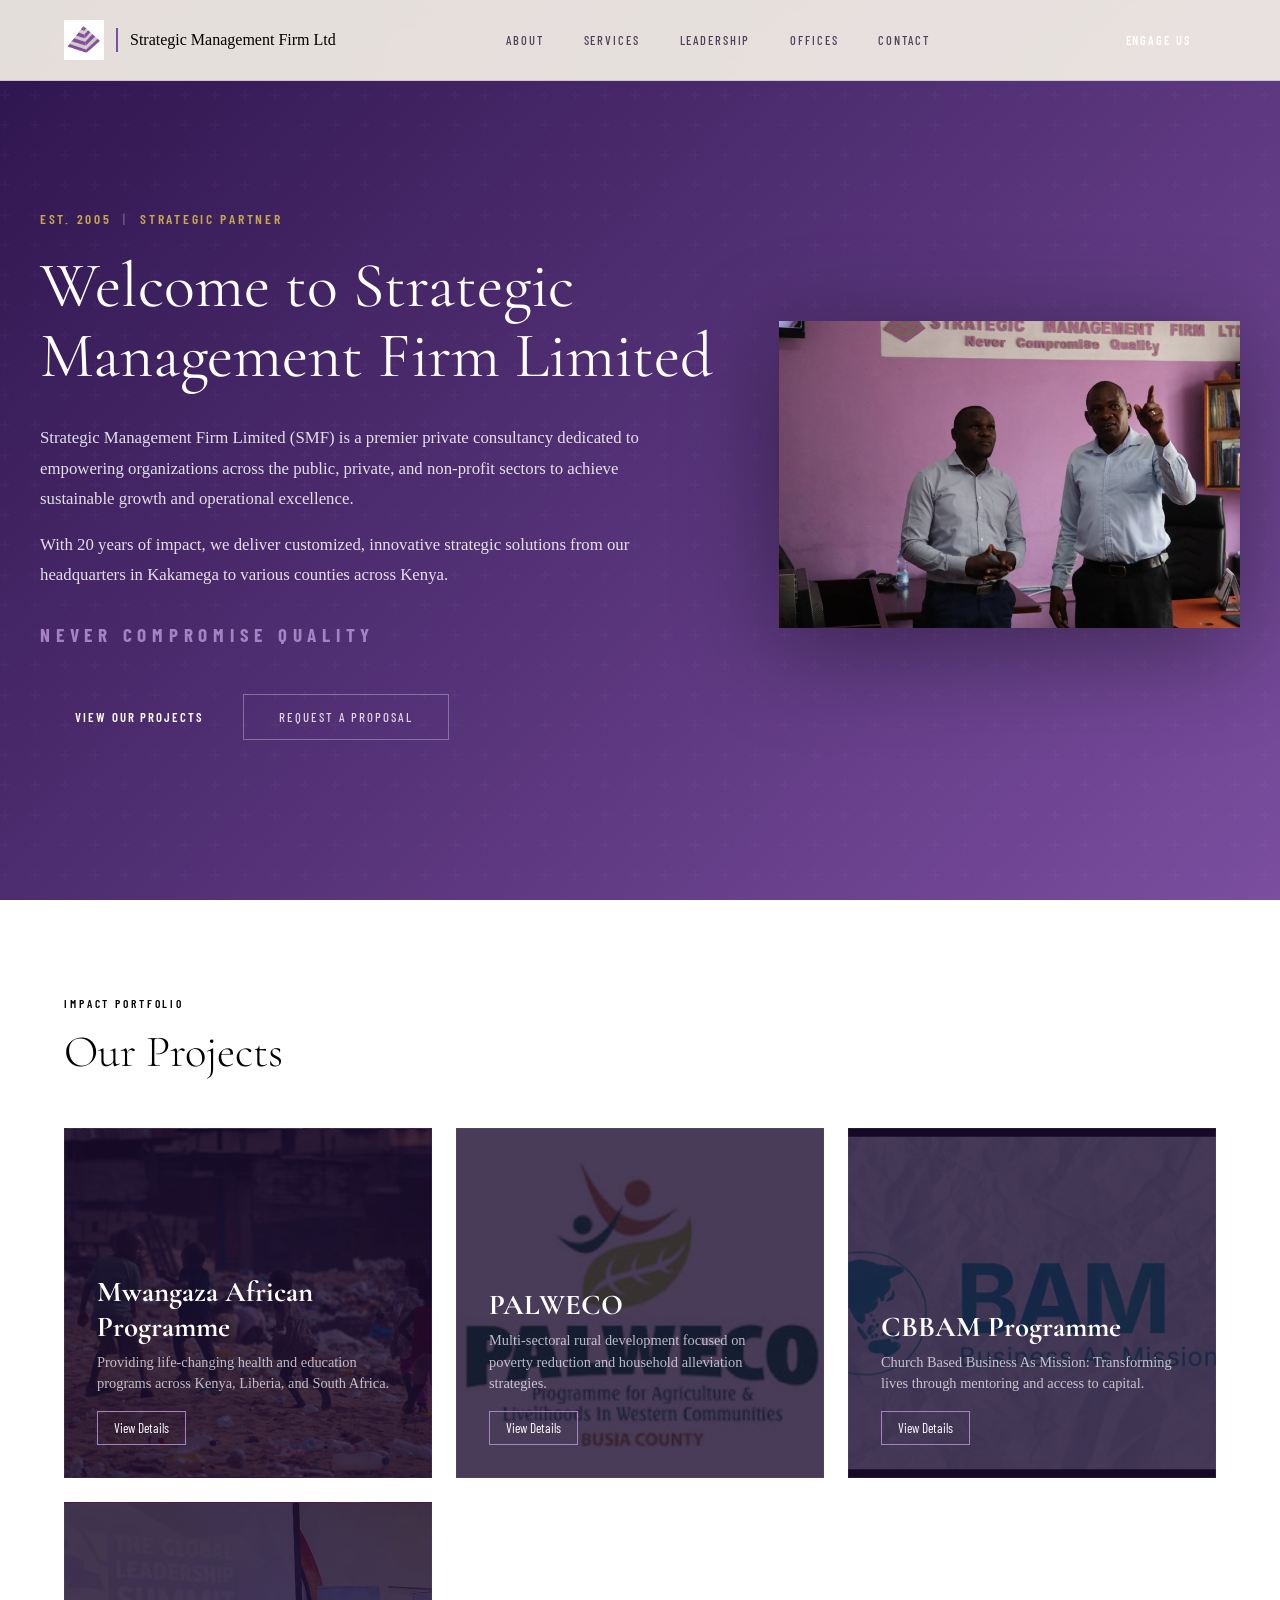
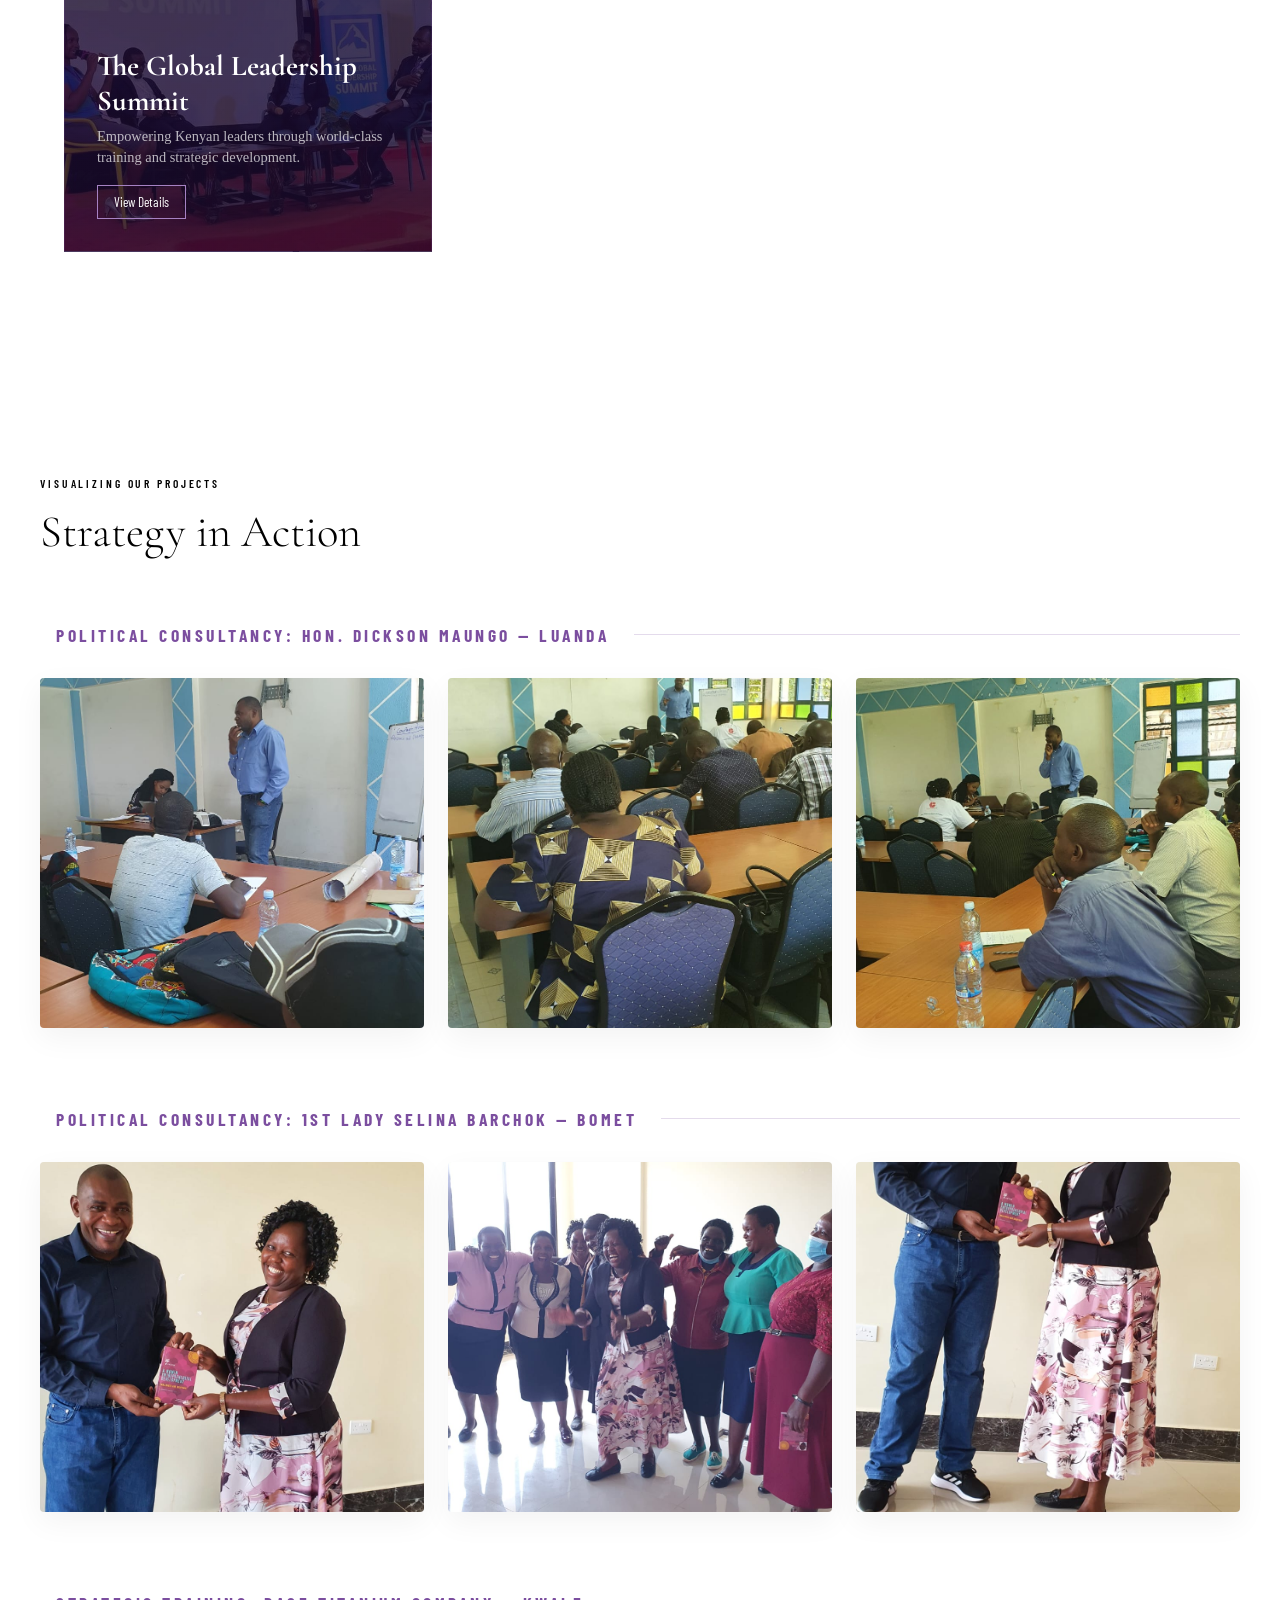
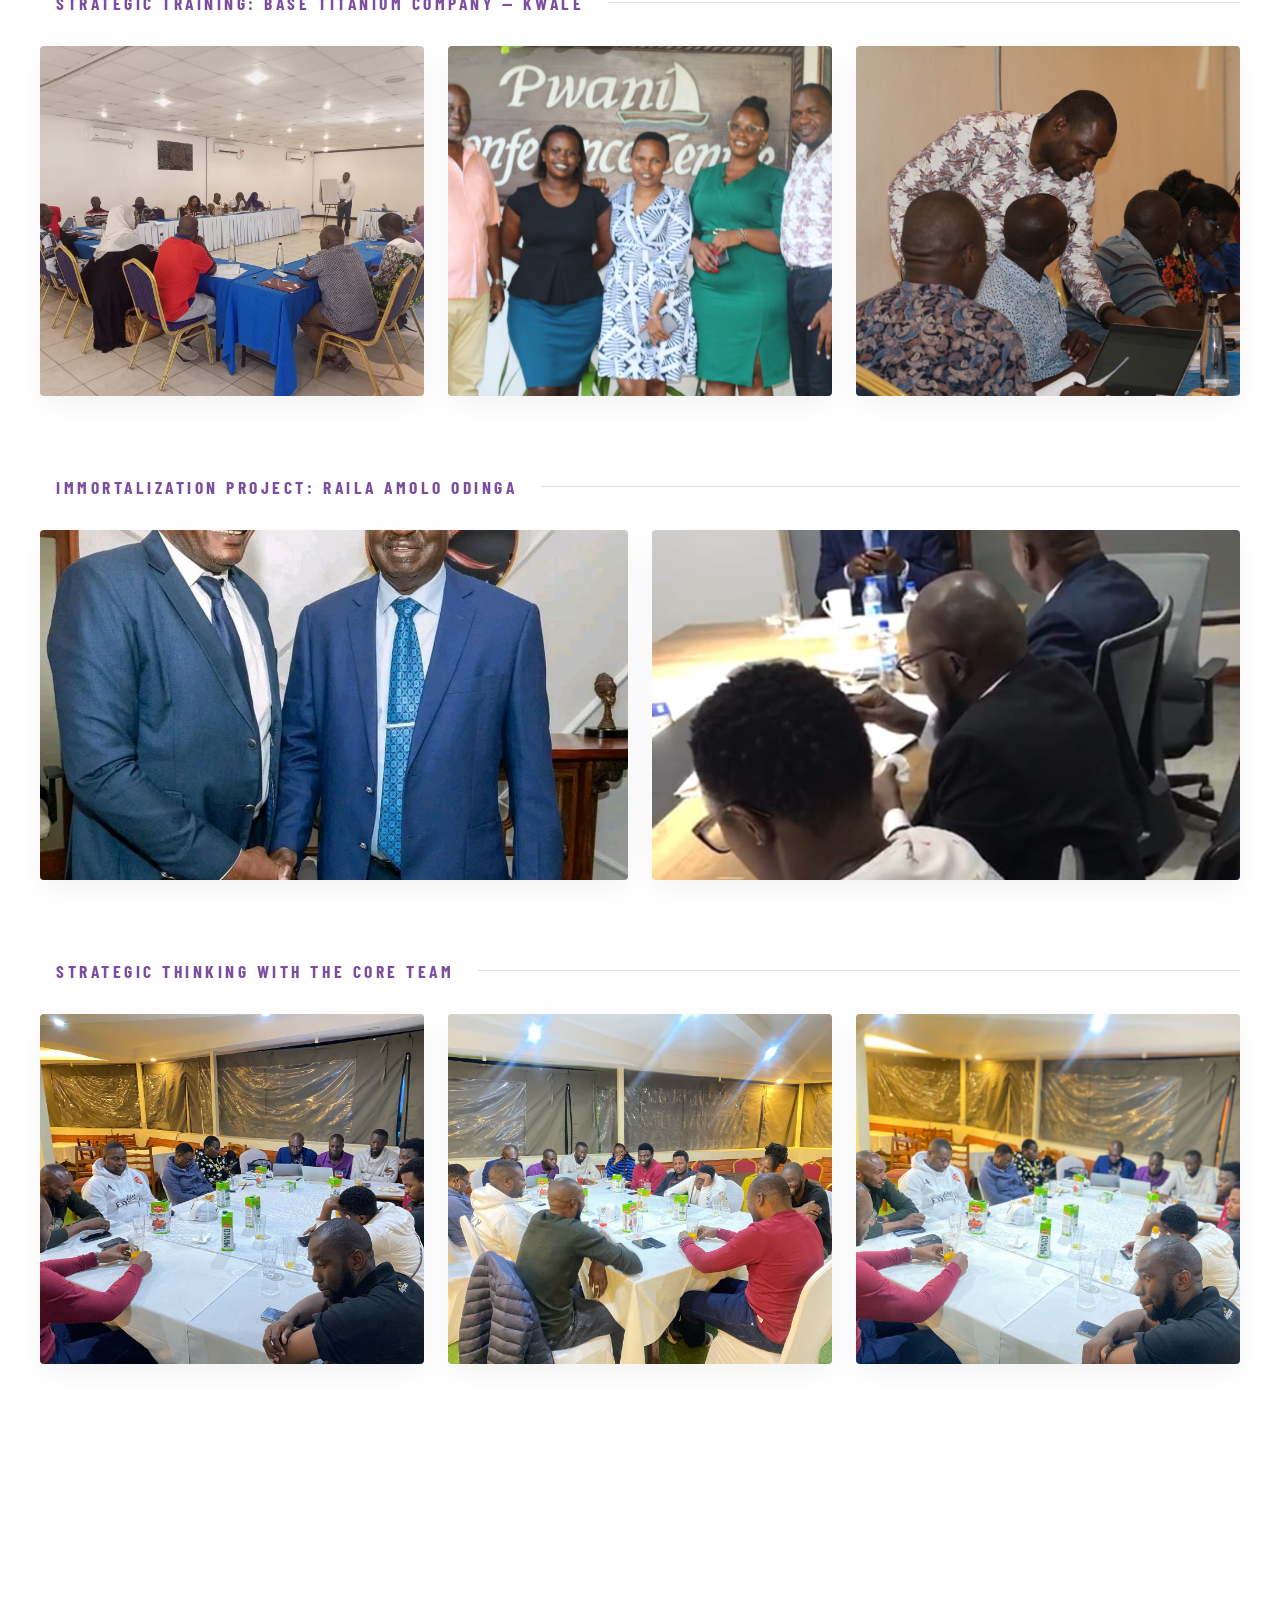
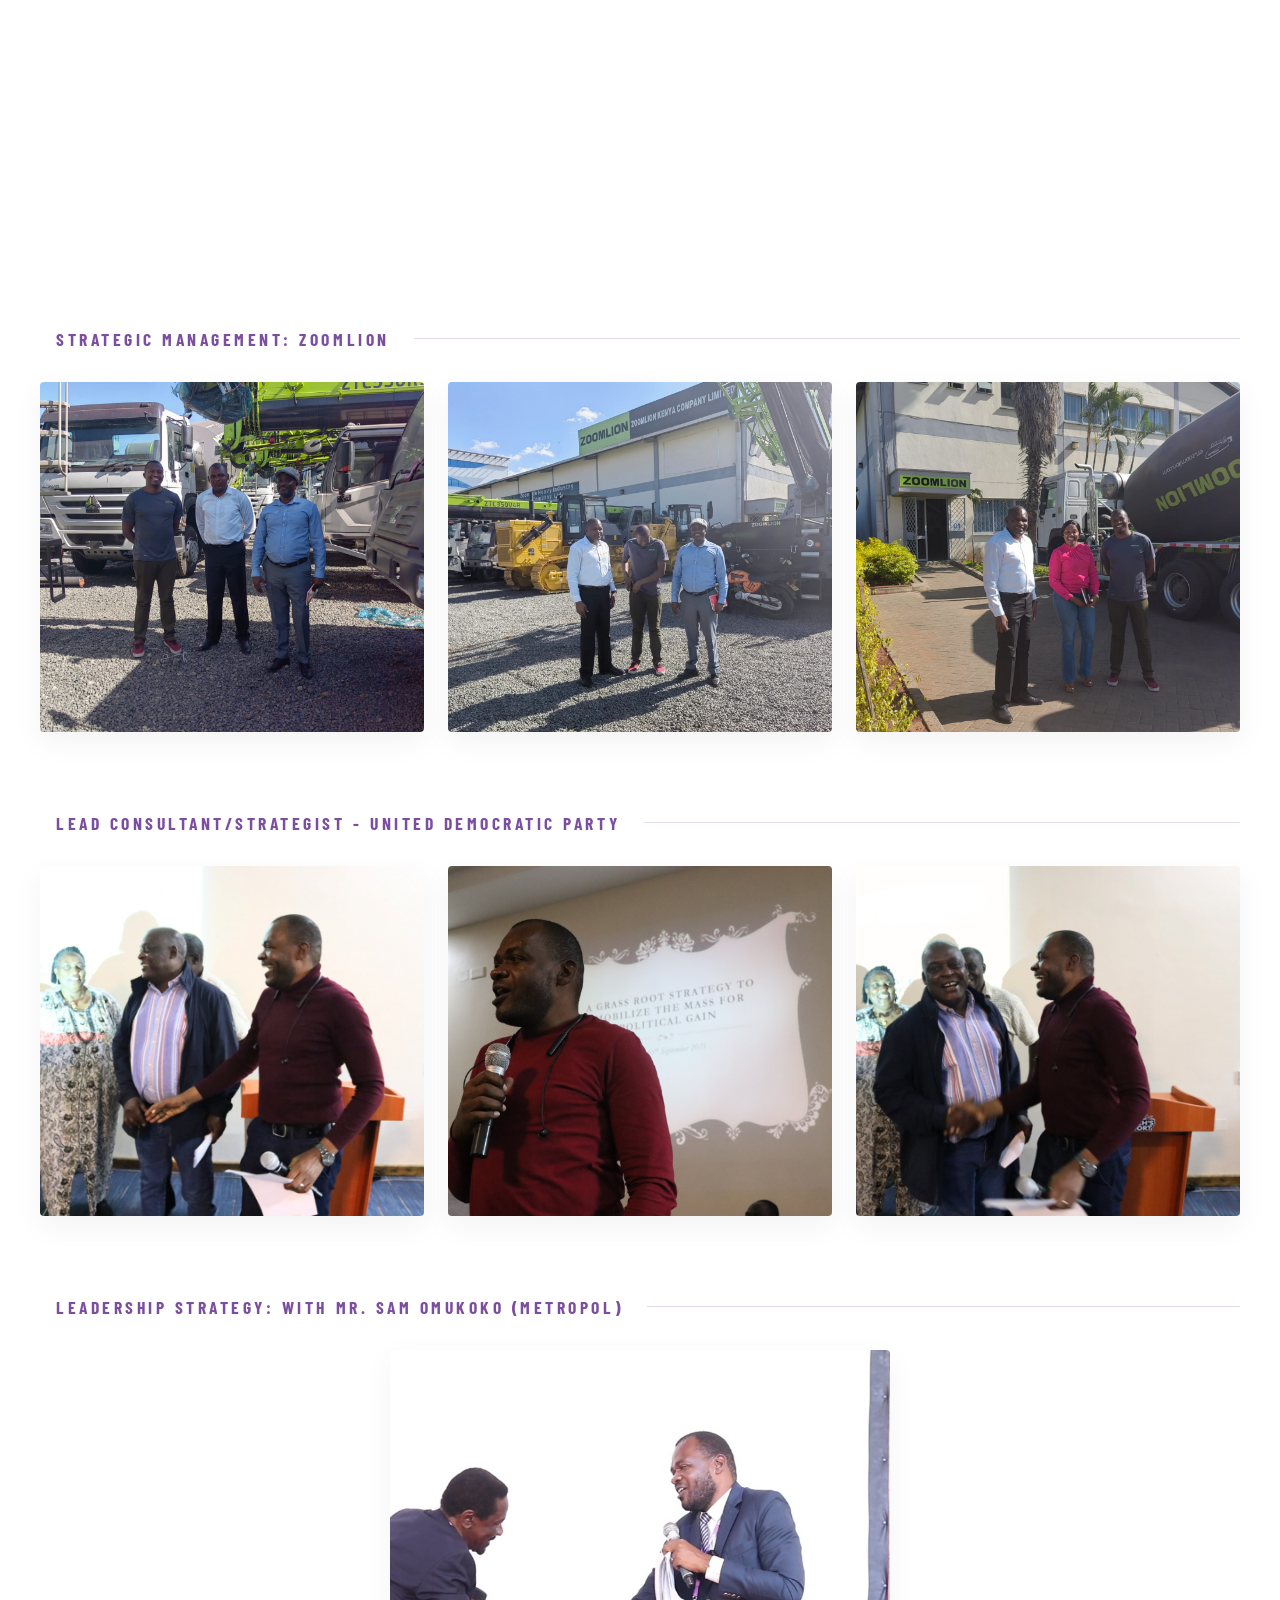
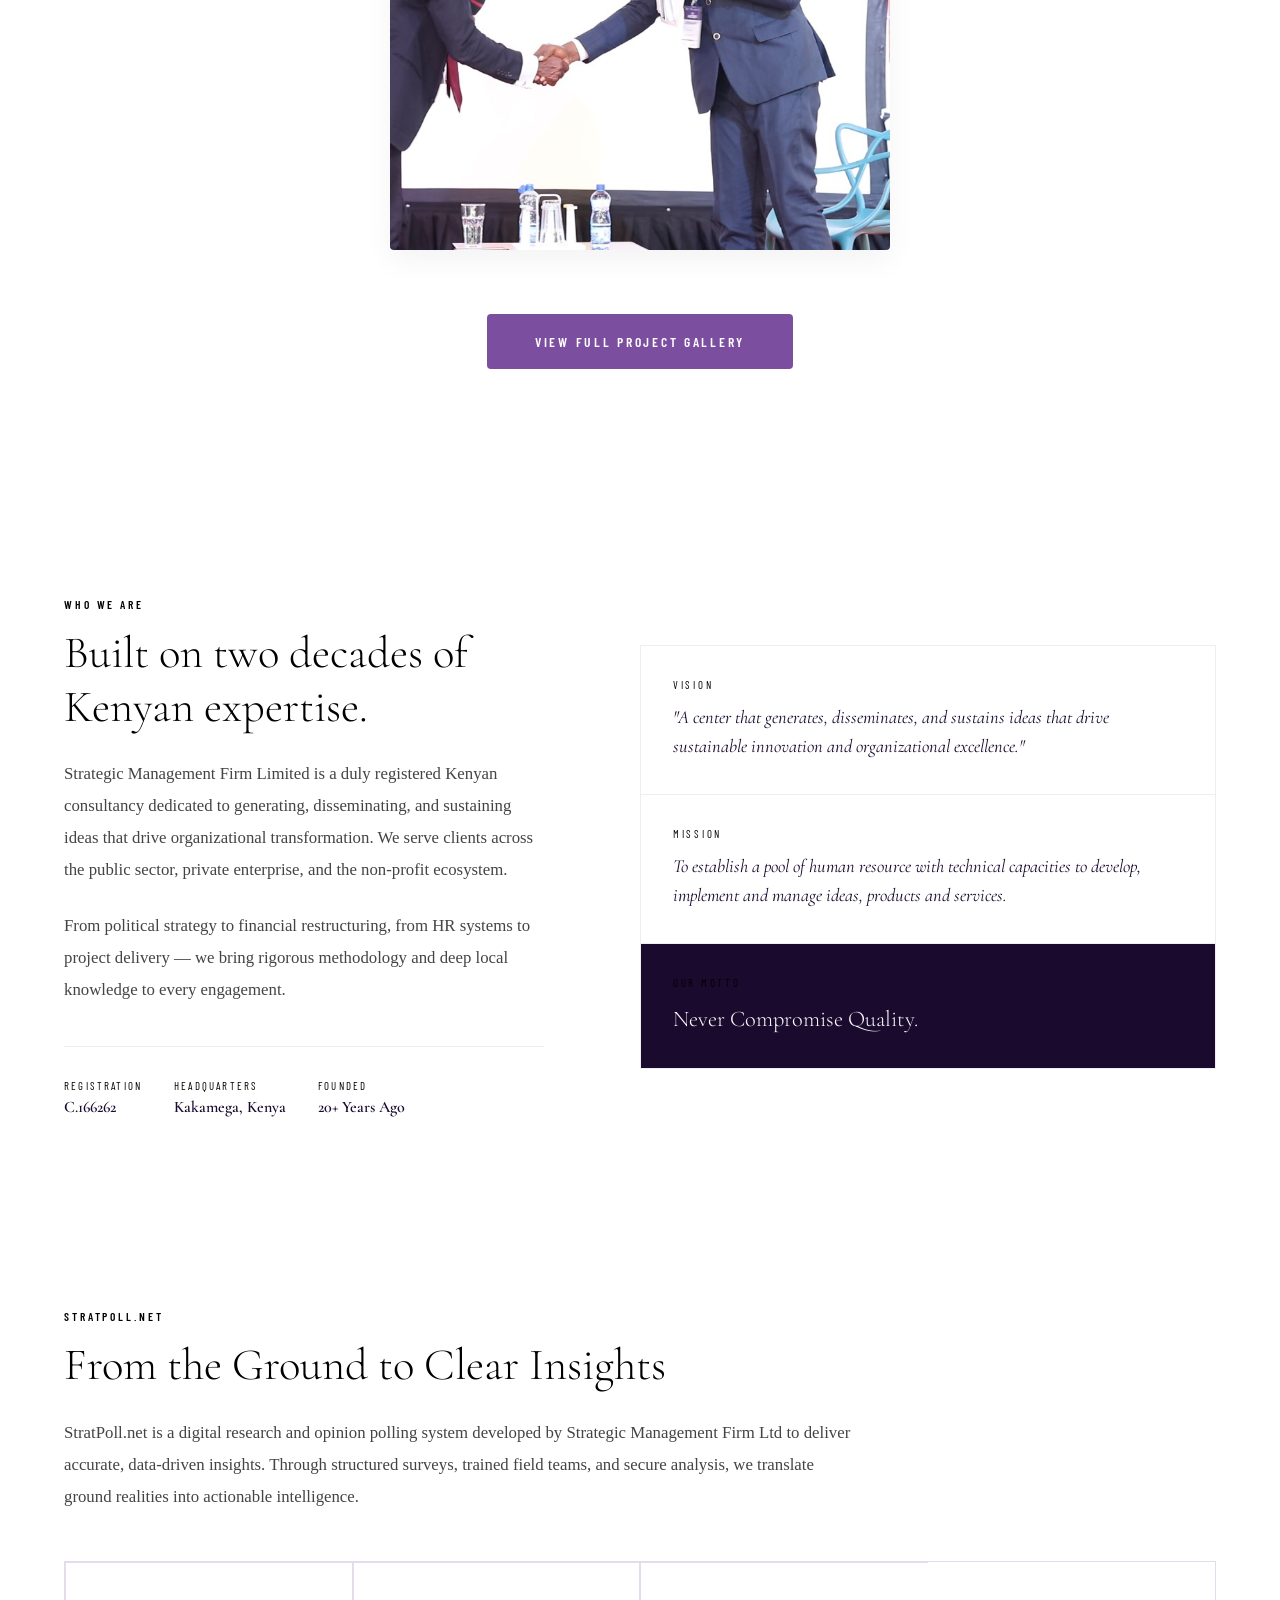
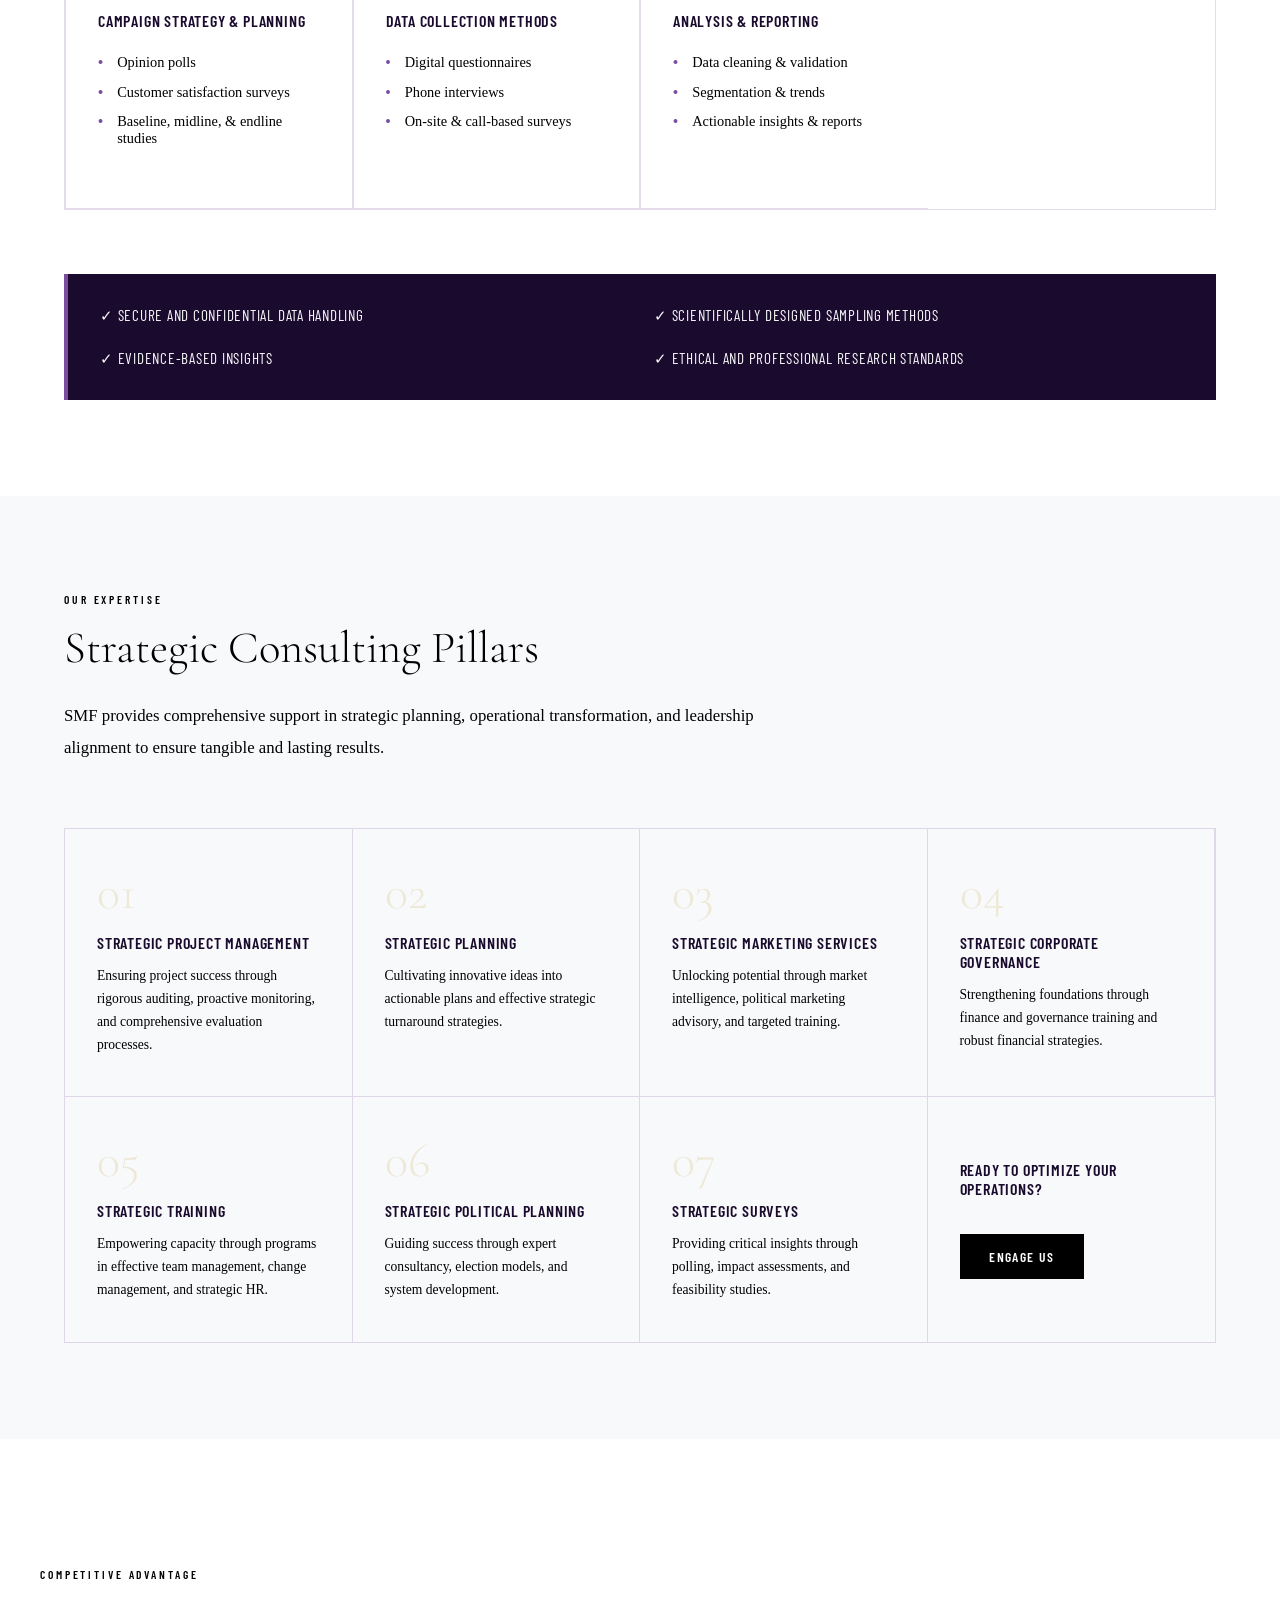
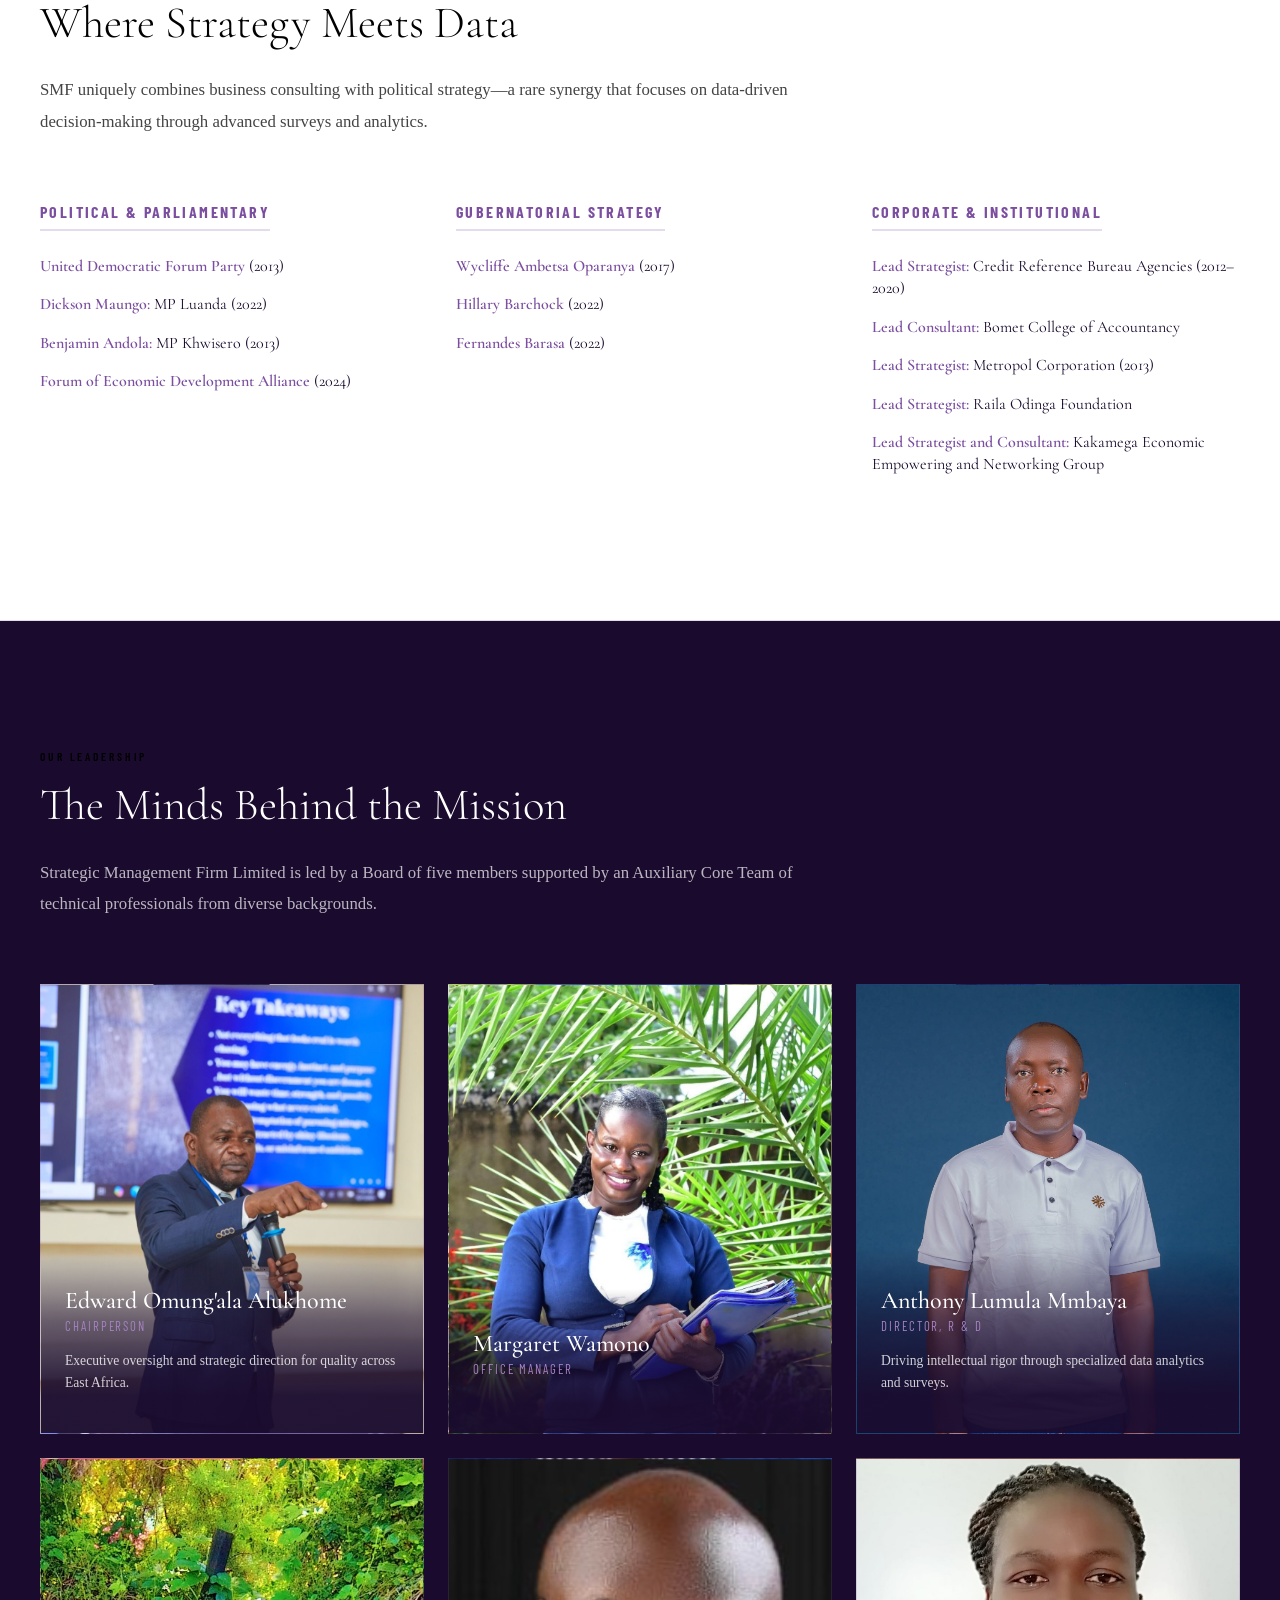
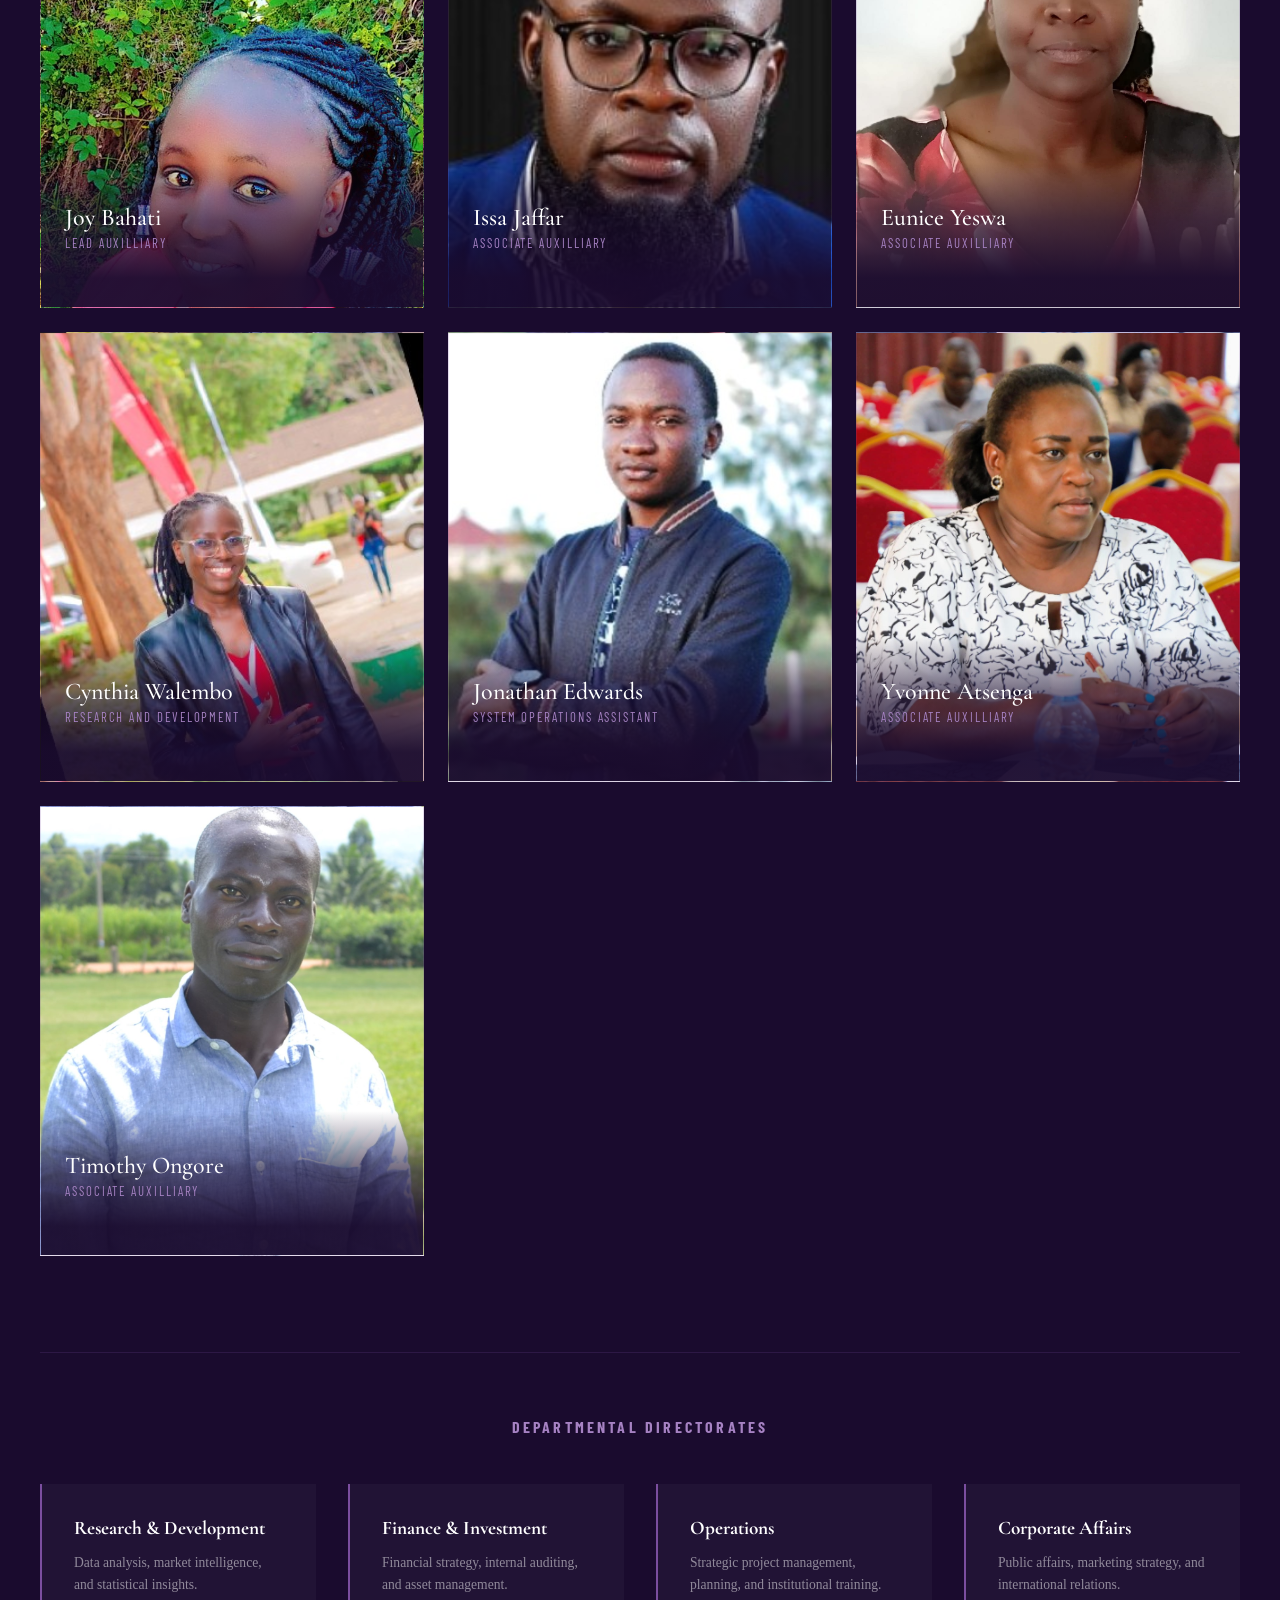
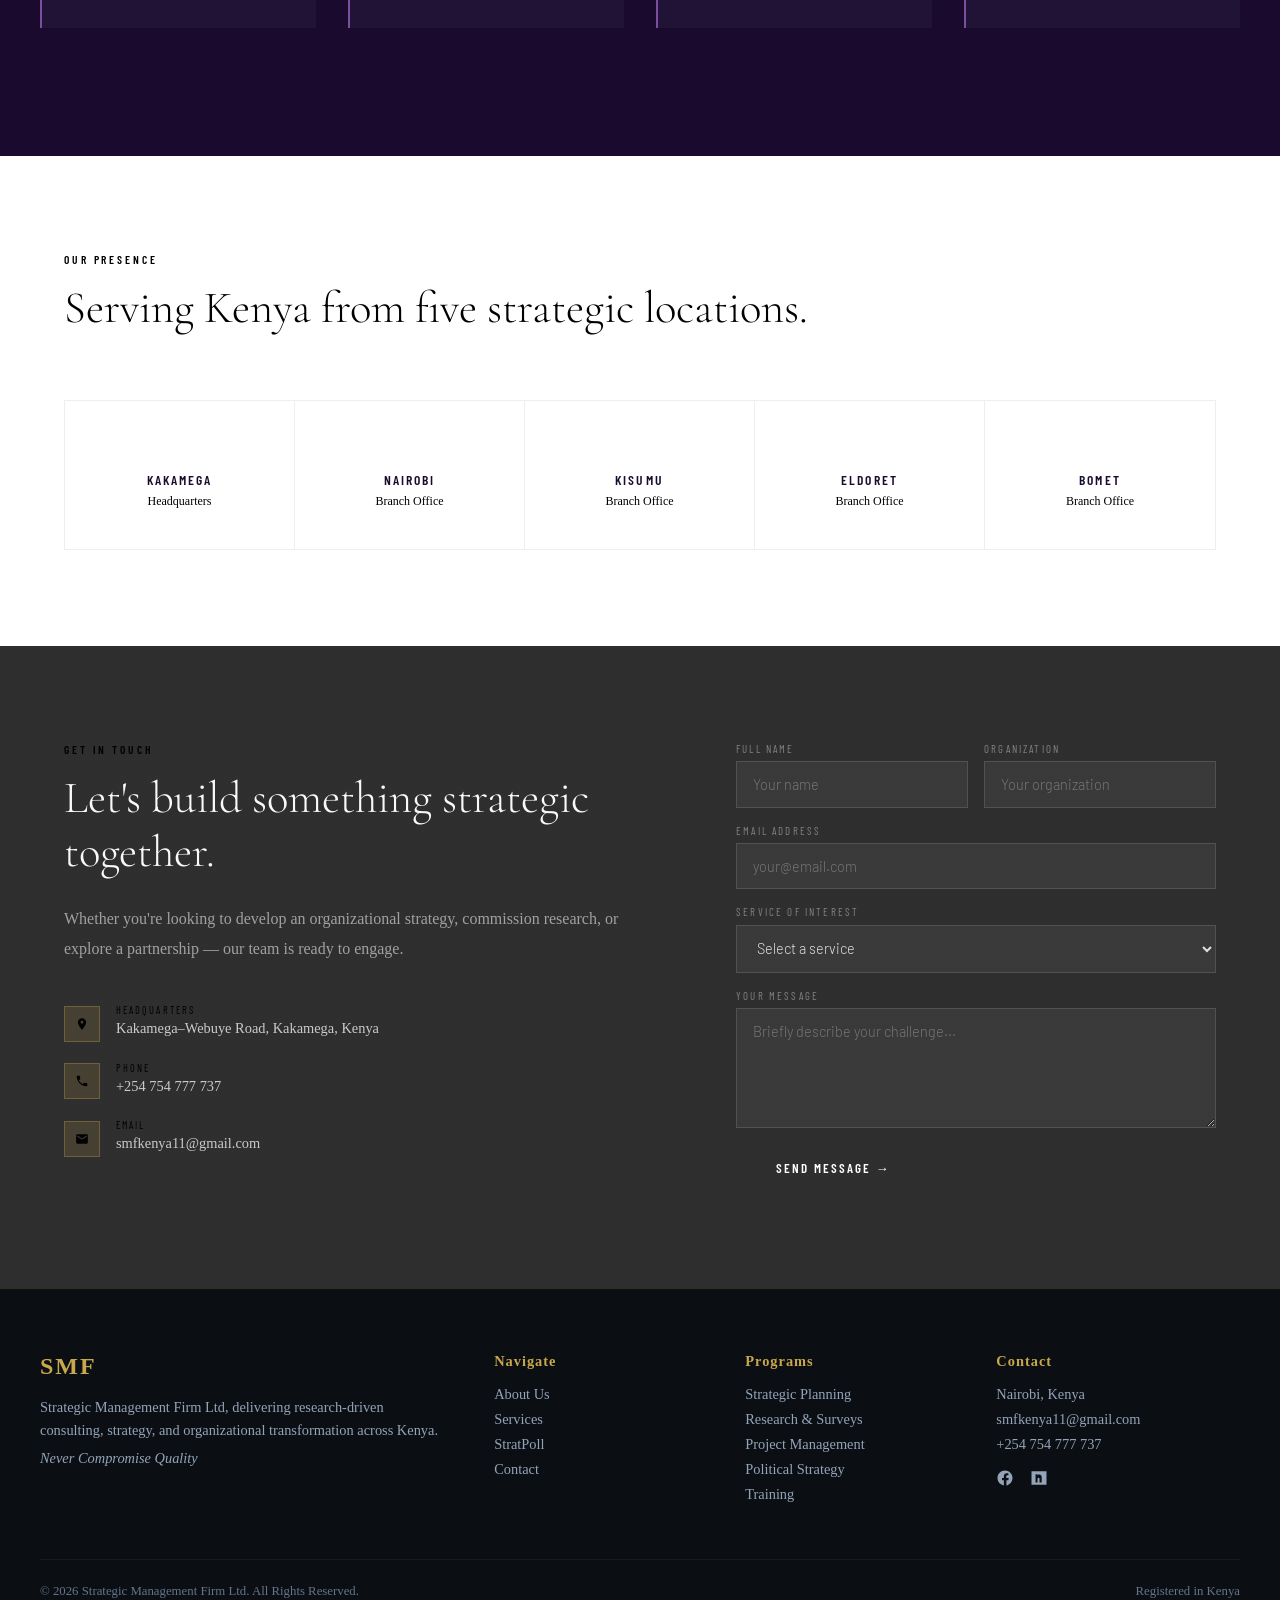
==== commit 2ea89ff9: "update" ====
--- a/index.html
+++ b/index.html
@@ -428,7 +428,7 @@
         </div>
       </div>
 
-      <div class="leader-card fade-up" style="background-image: url('joy.jpg');">
+      <div class="leader-card fade-up" style="background-image: url('joy.jpeg');">
         <div class="leader-overlay">
           <div class="leader-name">Joy Bahati</div>
           <div class="leader-role">Lead Auxilliary</div>
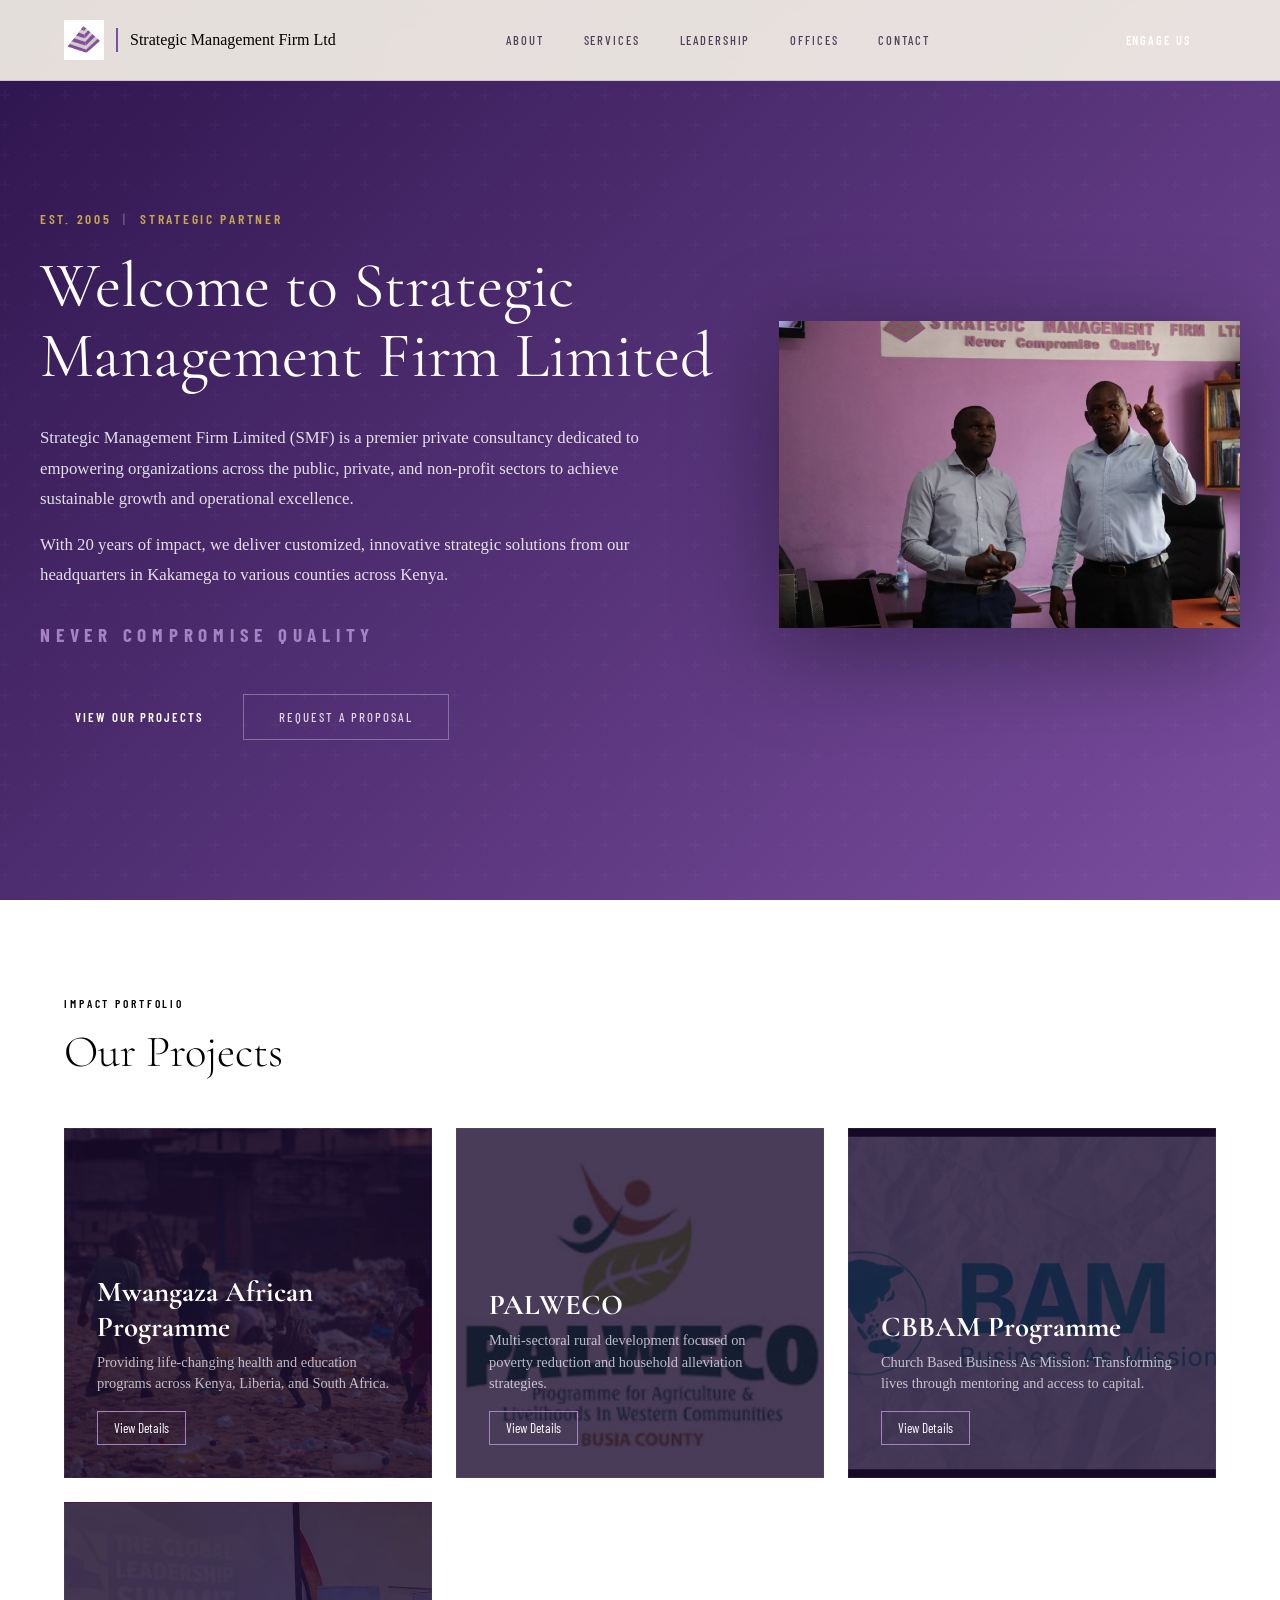
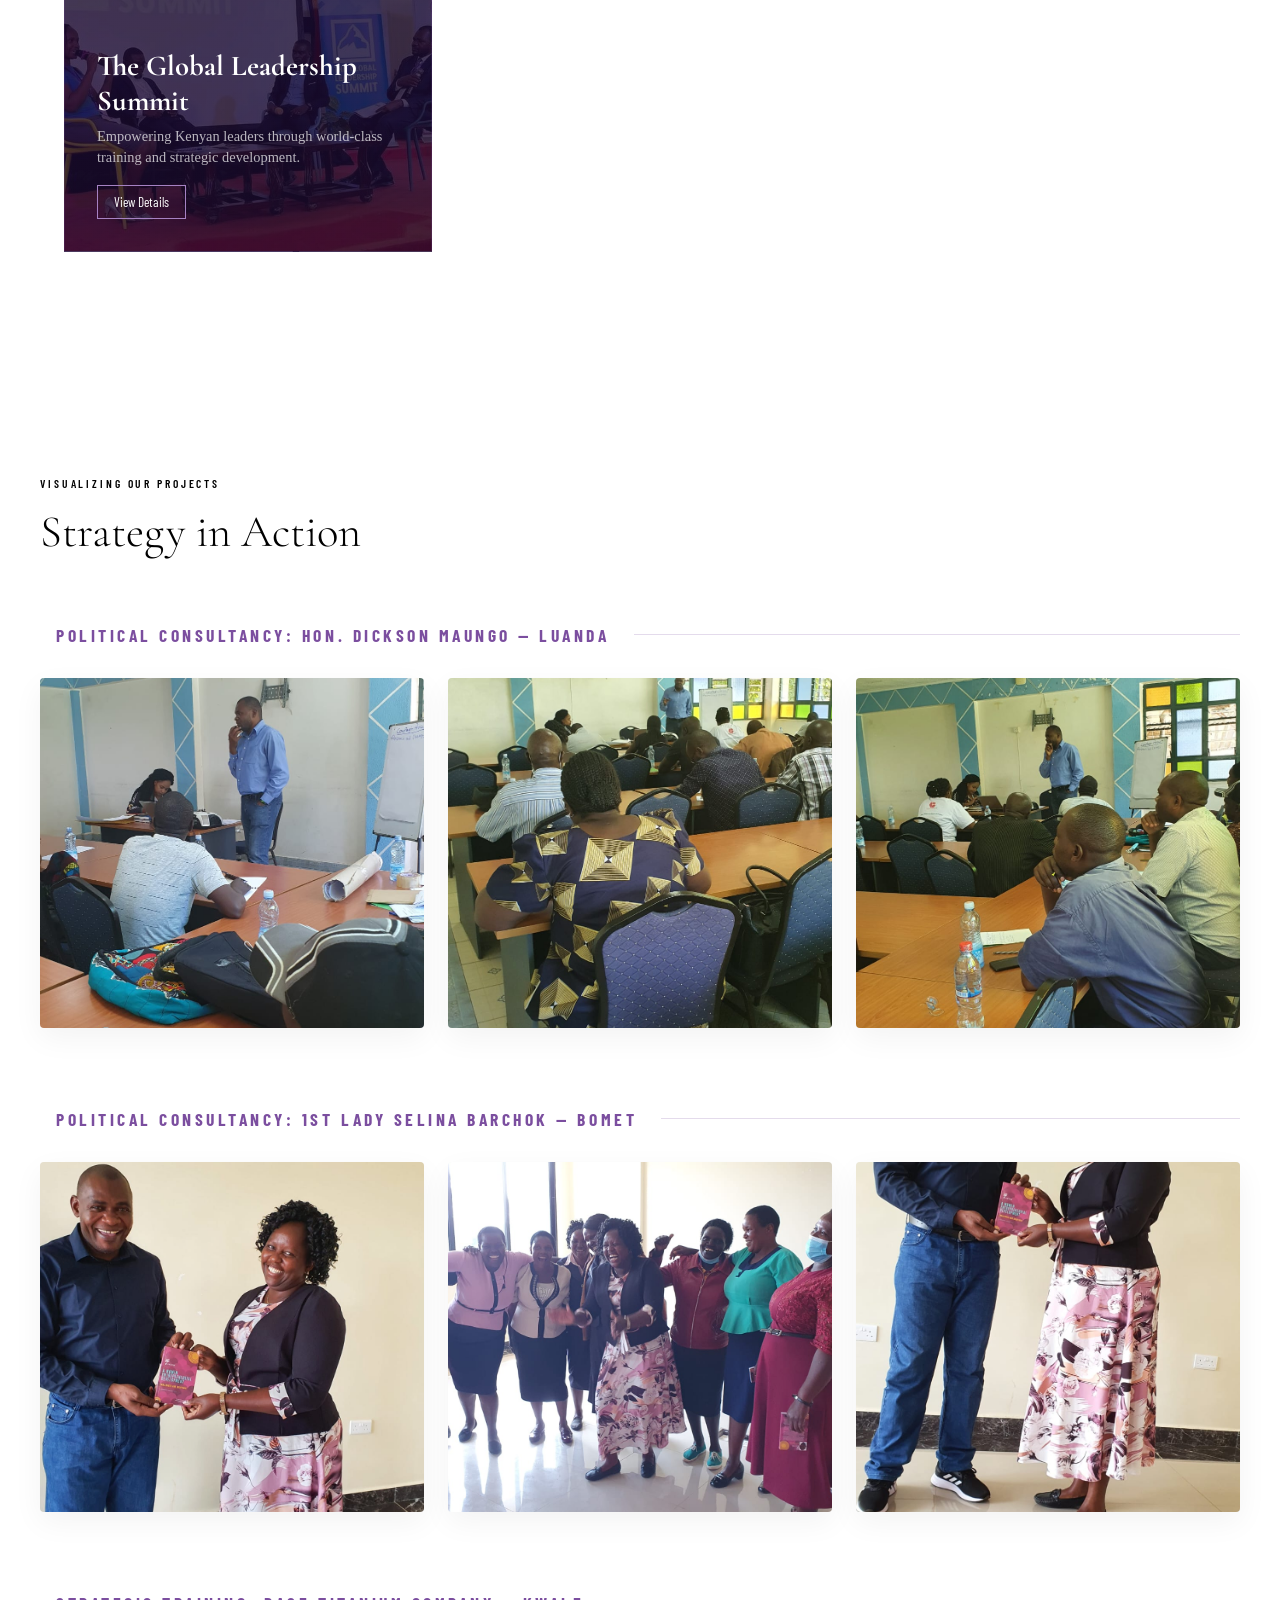
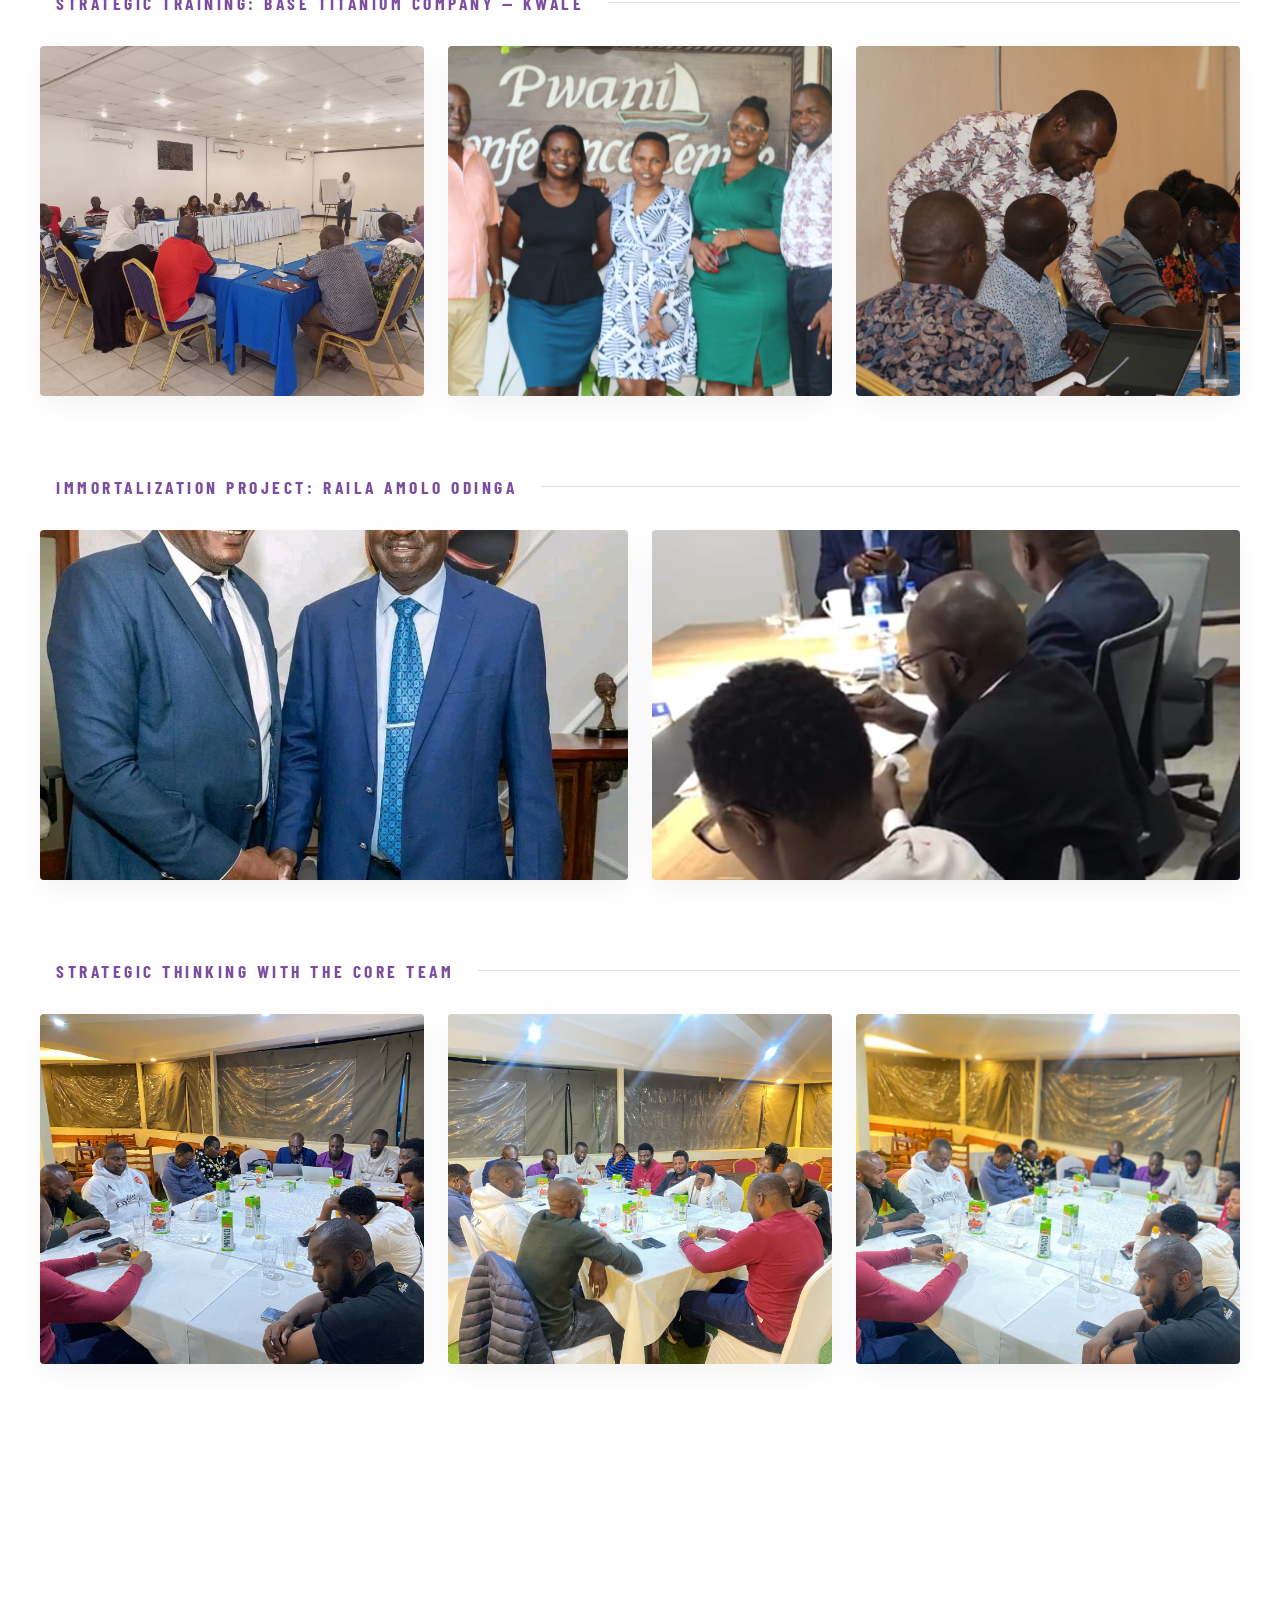
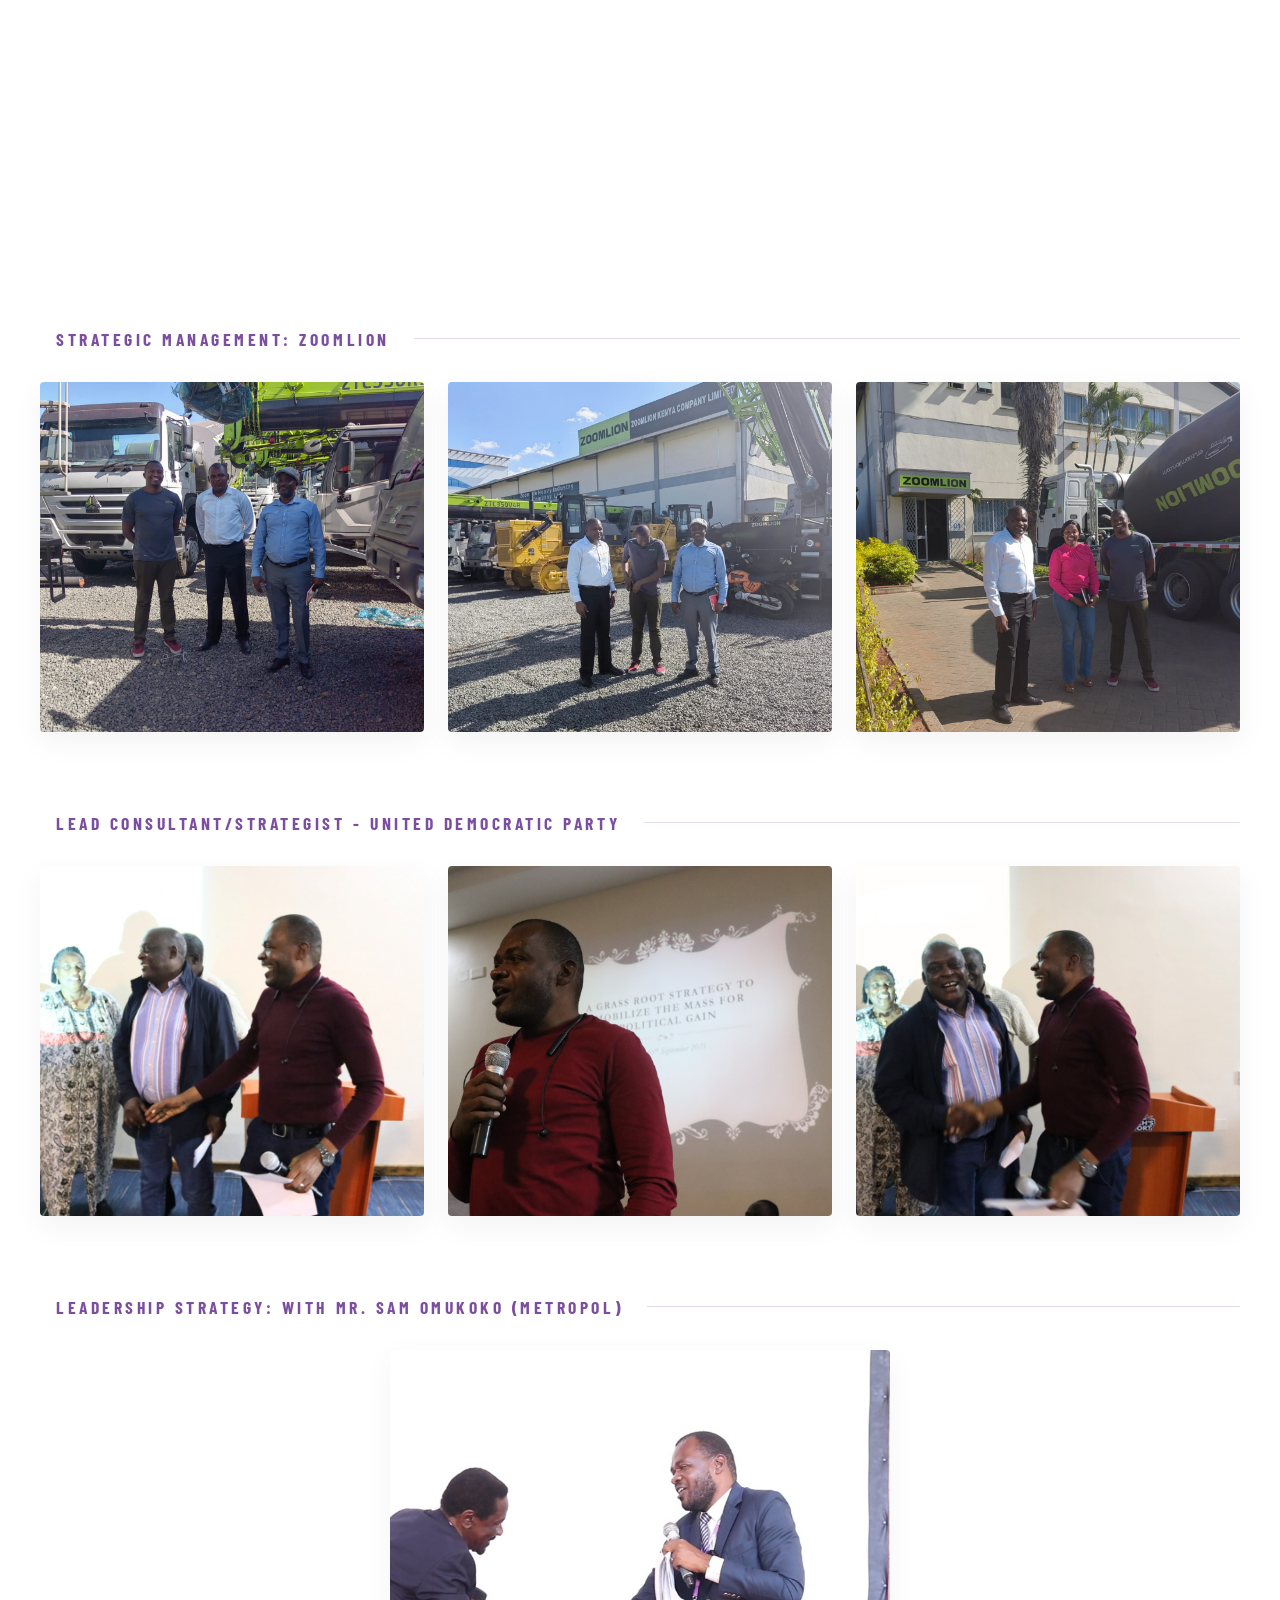
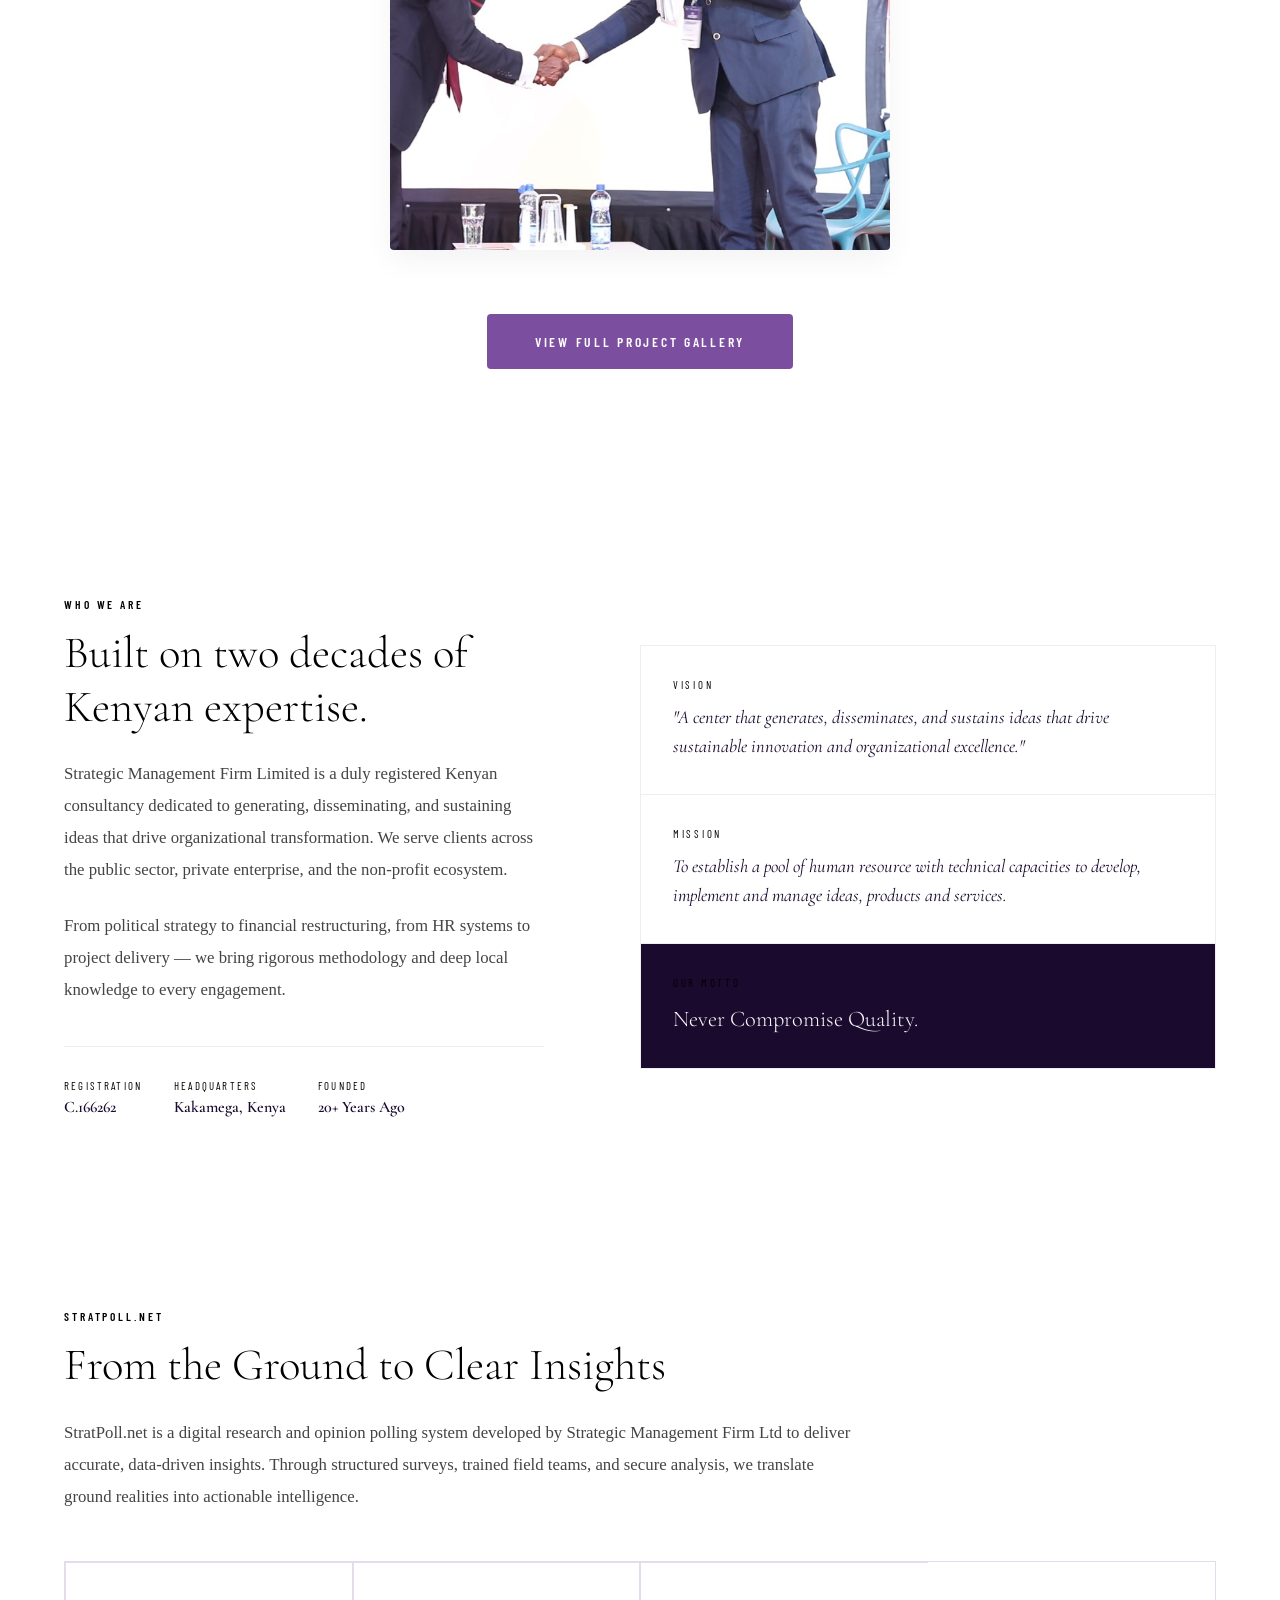
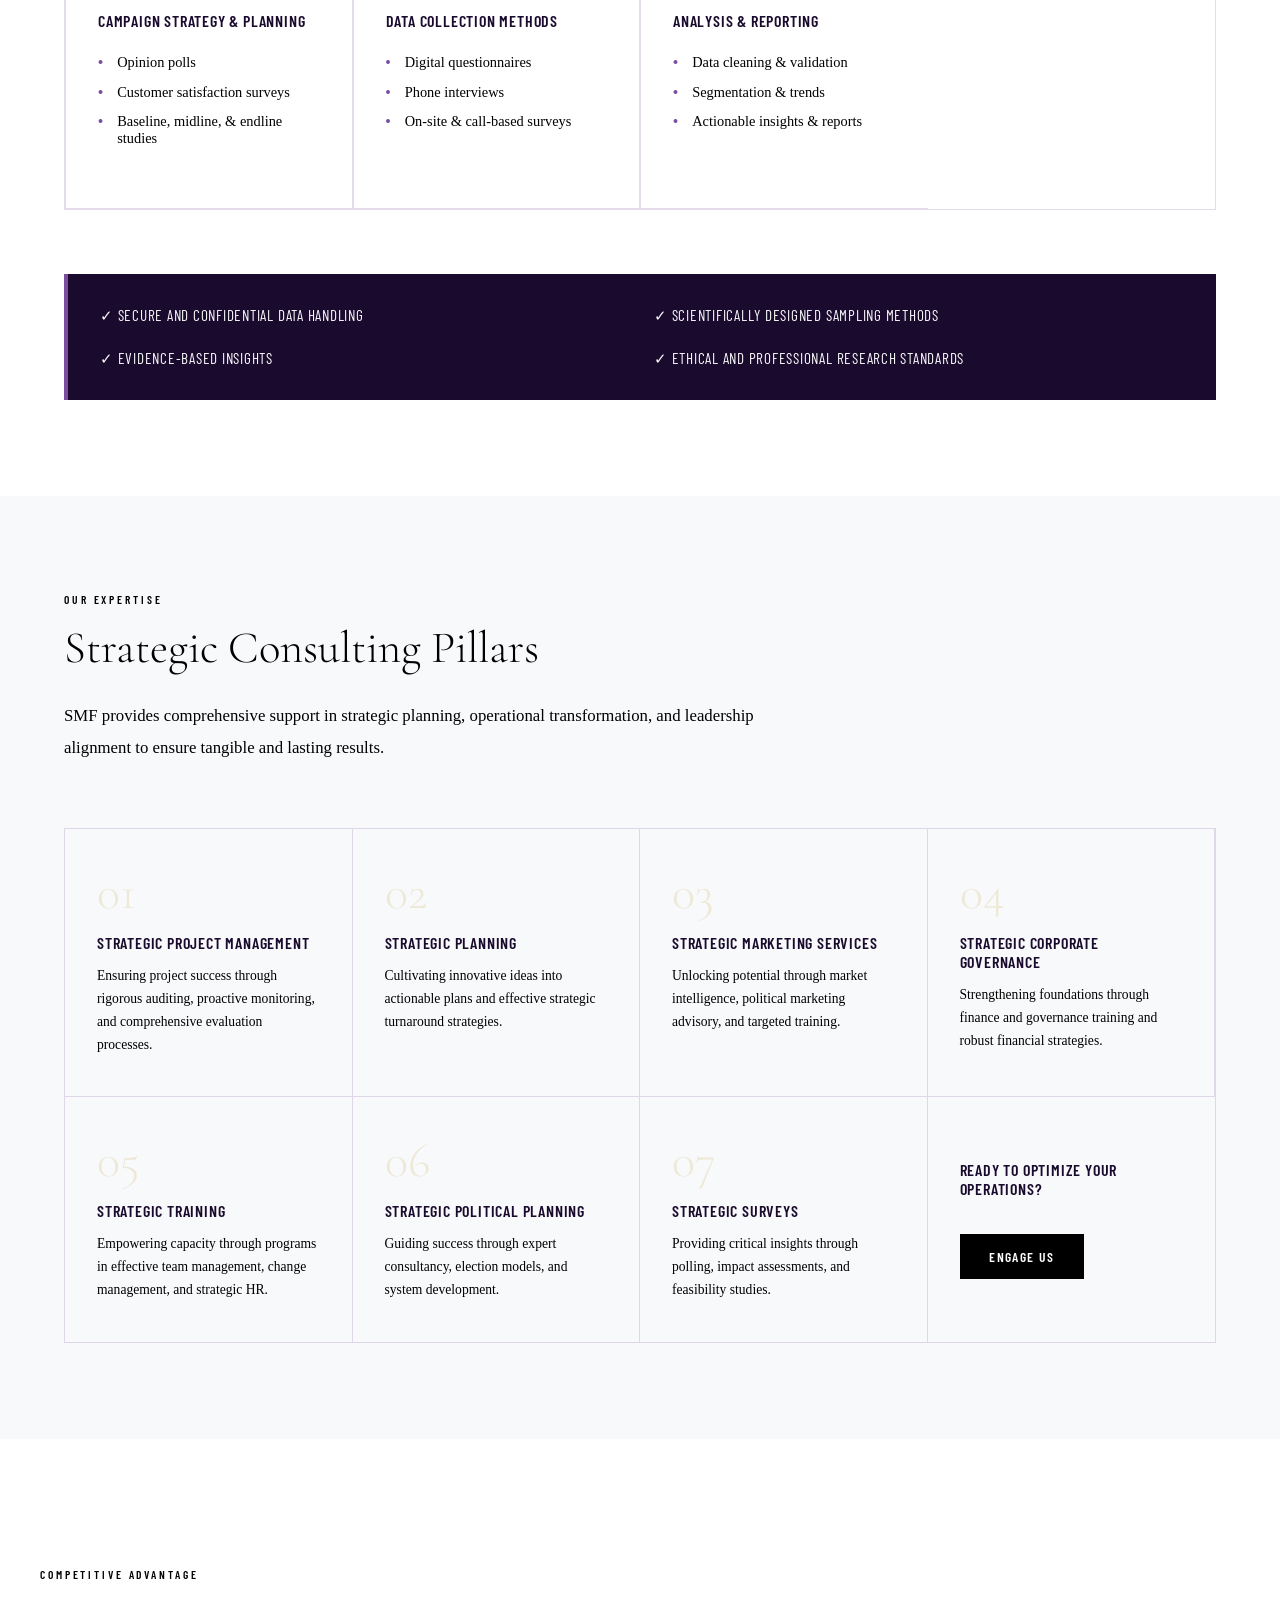
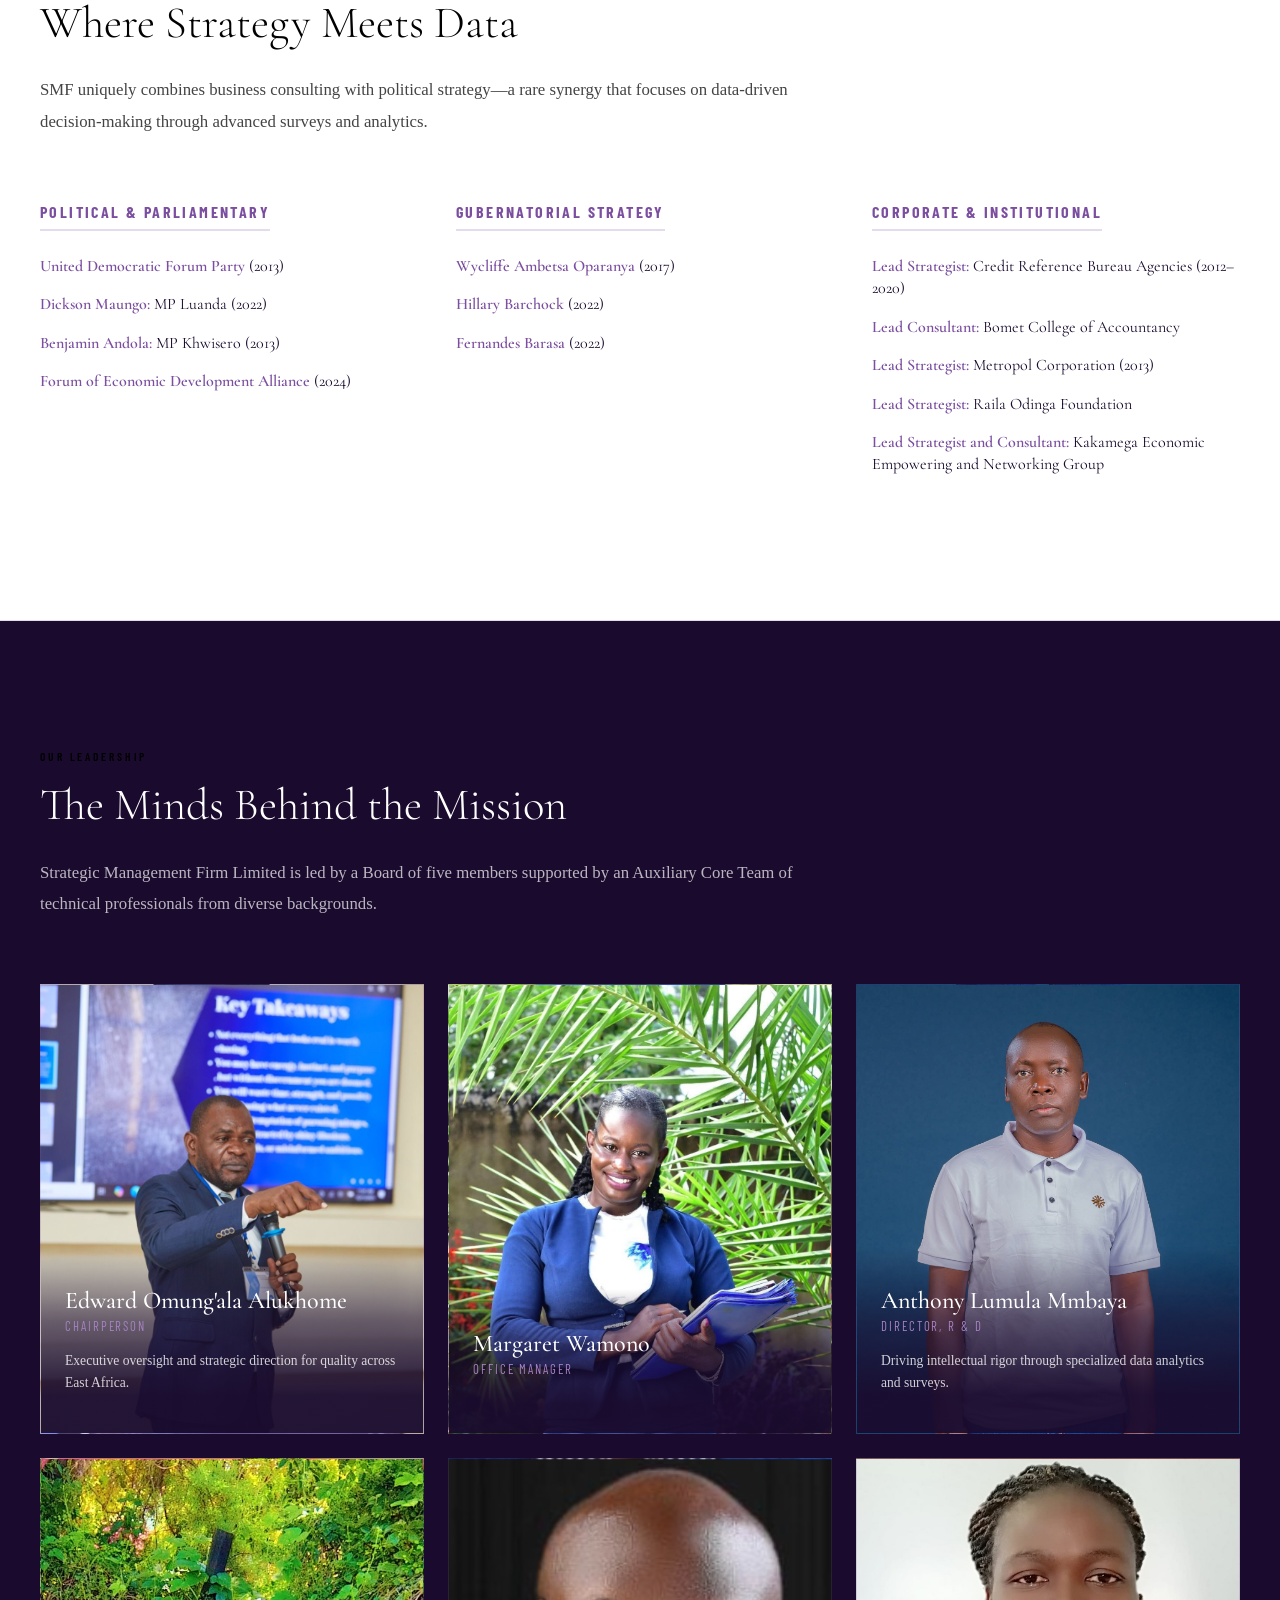
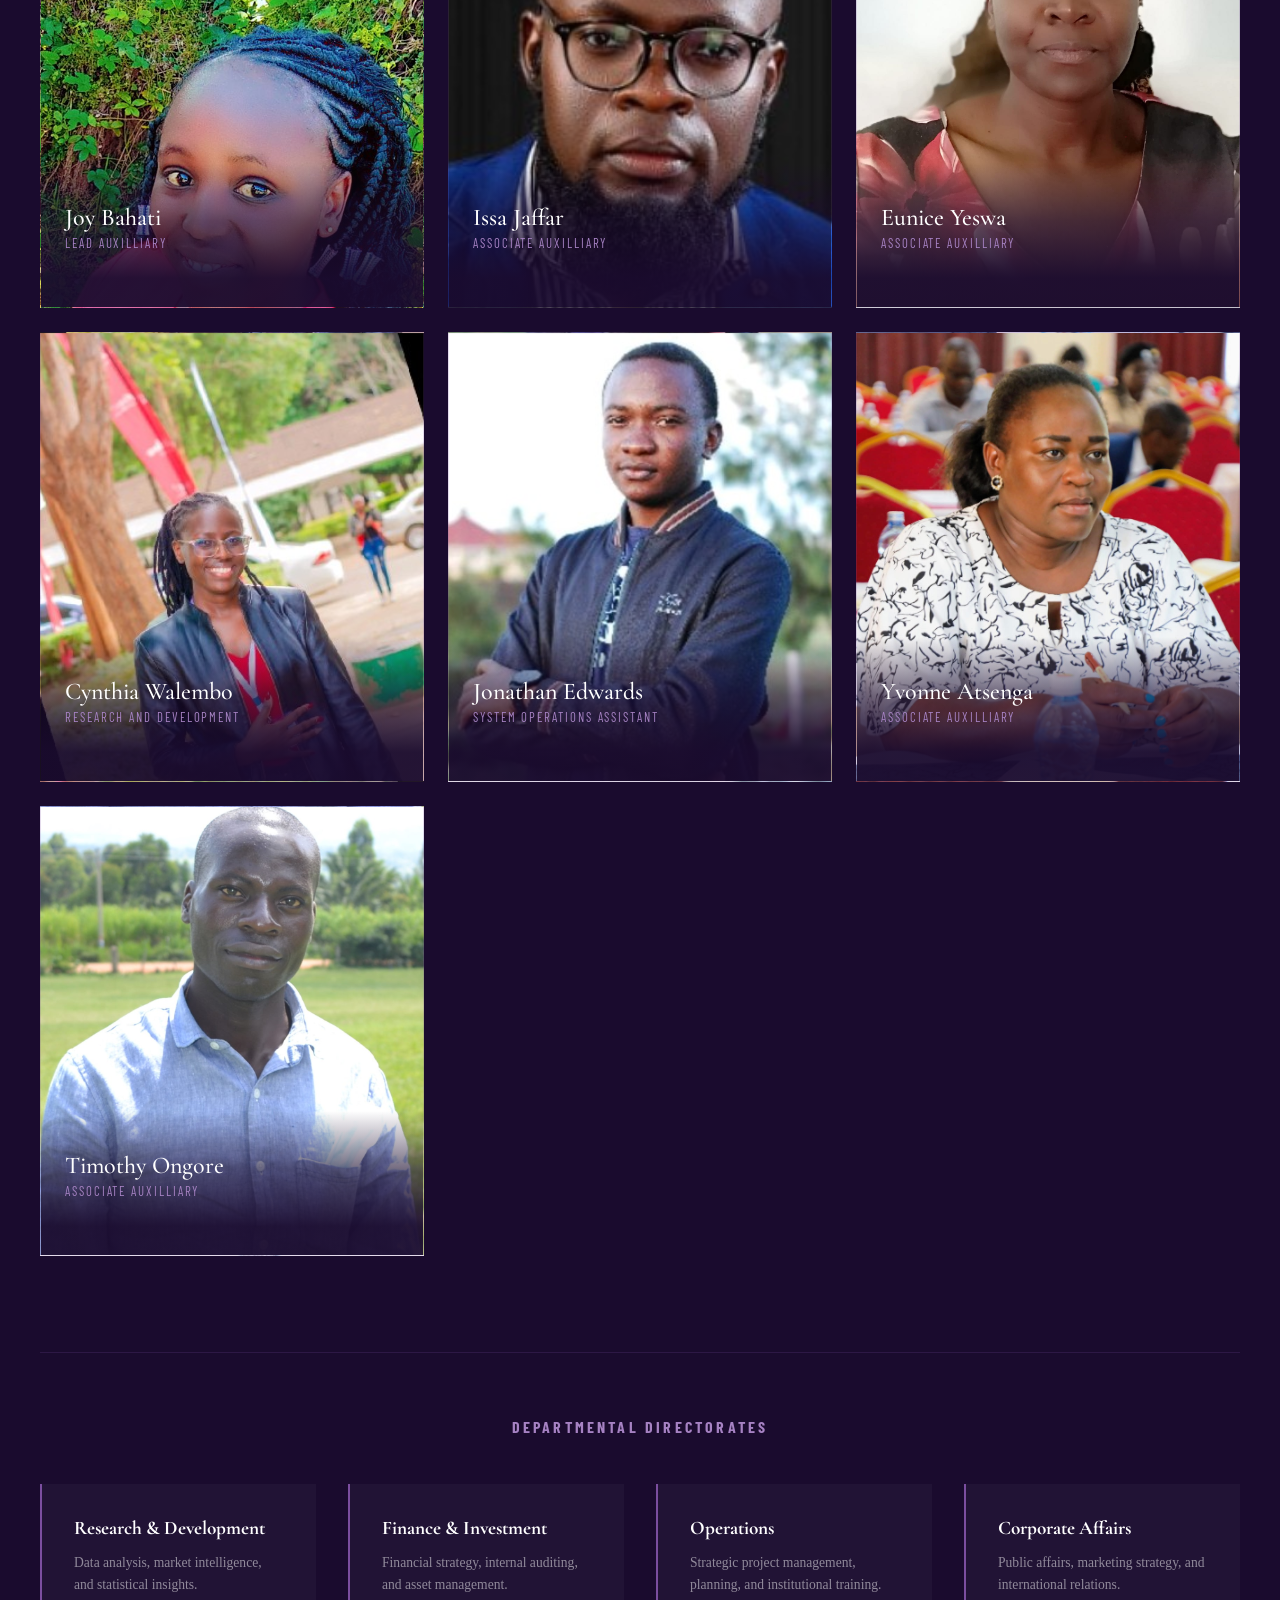
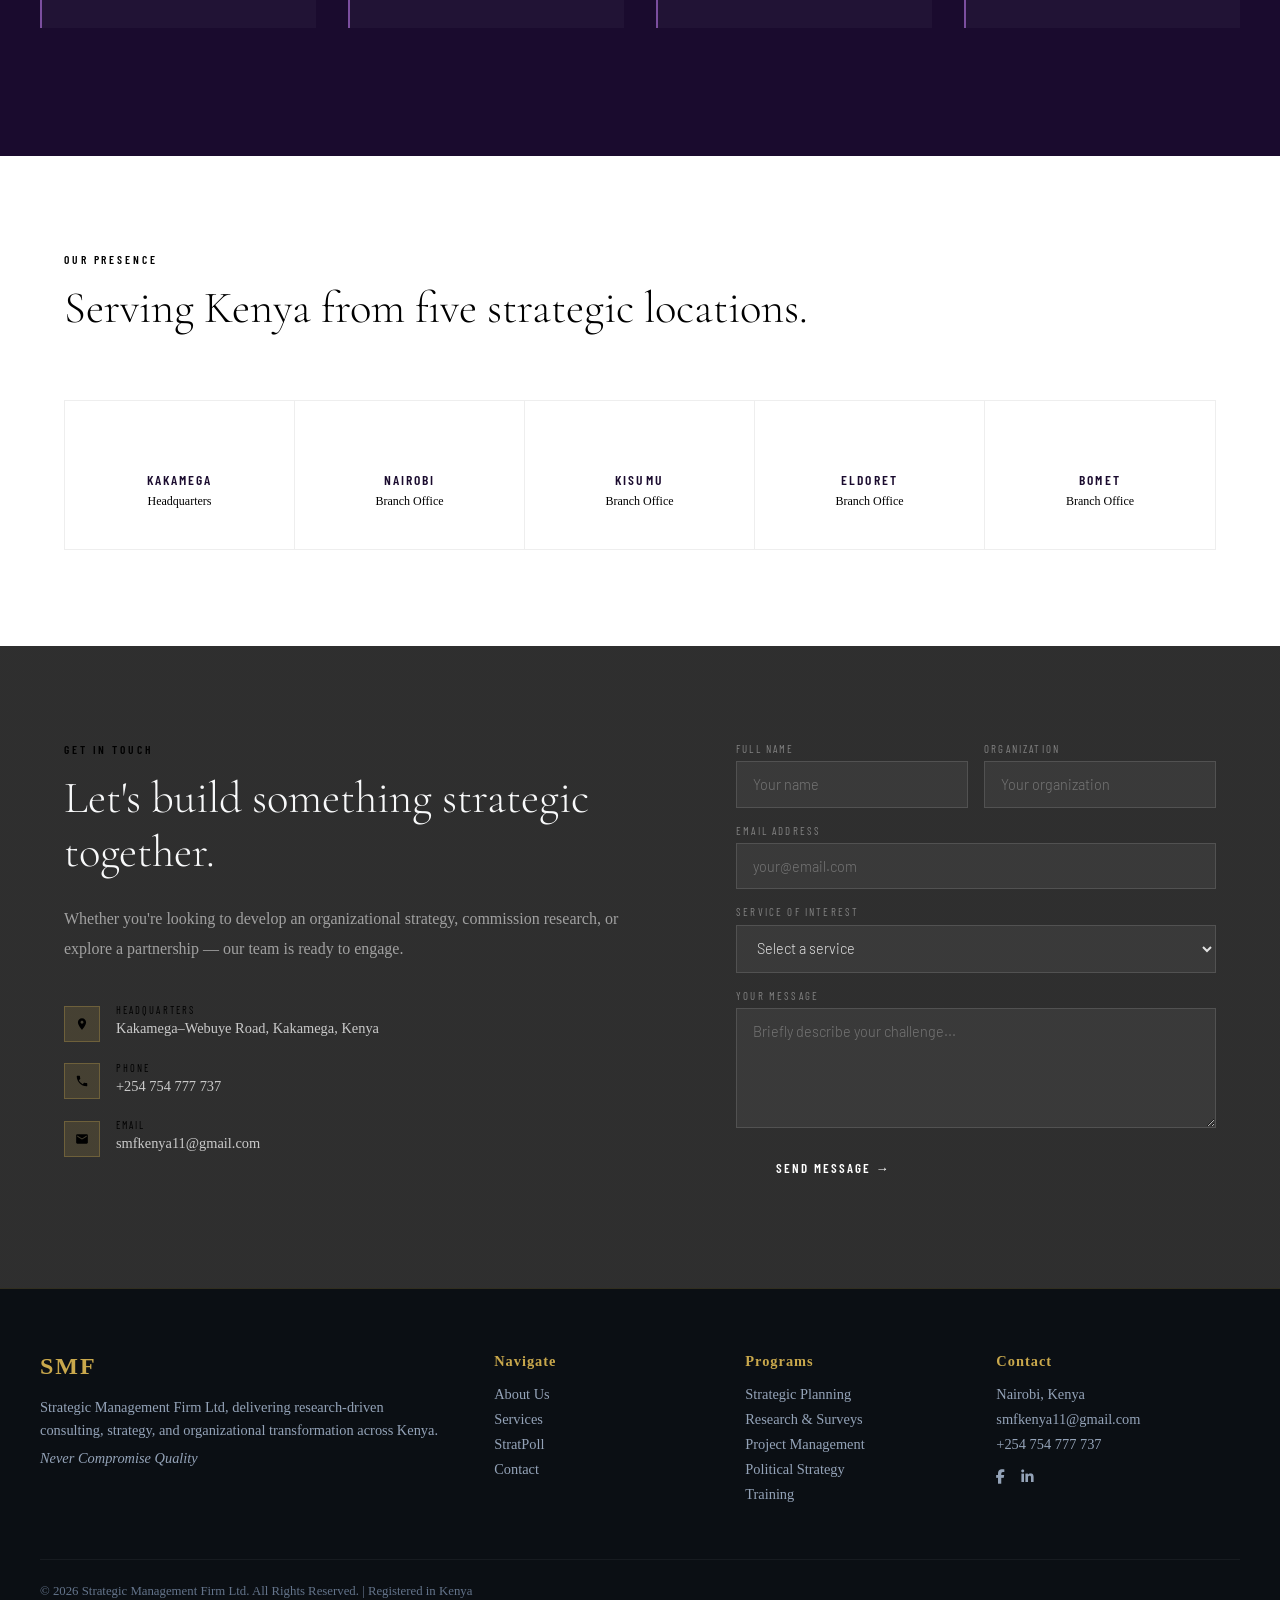
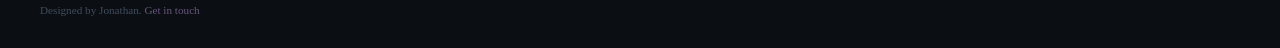
==== commit 765856ab: "update" ====
--- a/index.html
+++ b/index.html
@@ -7,6 +7,7 @@
 <title>Strategic Management Firm Ltd</title>
 <link href="https://fonts.googleapis.com/css2?family=Cormorant+Garamond:ital,wght@0,300;0,400;0,600;1,300;1,400&family=Barlow:wght@300;400;500;600&family=Barlow+Condensed:wght@400;500;600;700&display=swap" rel="stylesheet">
 <link rel="stylesheet" href="styles.css">
+<link rel="stylesheet" href="https://cdnjs.cloudflare.com/ajax/libs/font-awesome/6.4.2/css/all.min.css">
 </head>
 <body>
 
@@ -677,12 +678,11 @@
       <p>+254 754 777 737</p>
 
       <div class="footer-social">
-        <a href="https://www.facebook.com/strategicmanagementfirm/" class="social">
-          <svg viewBox="0 0 24 24"><path d="M22 12c0-5.5-4.5-10-10-10S2 6.5 2 12c0 5 3.7 9.1 8.5 9.9v-7H8v-3h2.5V9.5c0-2.5 1.5-3.9 3.8-3.9 1.1 0 2.2.2 2.2.2v2.4h-1.2c-1.2 0-1.6.8-1.6 1.5V12H17l-.5 3h-2.6v7C18.3 21.1 22 17 22 12z"/></svg>
+        <a href="https://www.facebook.com/strategicmanagementfirm/" target="_blank" class="social">
+          <i class="fa-brands fa-facebook-f"></i>
         </a>
-
-        <a href="https://www.linkedin.com/company/strategic-management-firm-ltd/" class="social">
-          <svg viewBox="0 0 24 24"><path d="M22 3H2v18h20V3zm-6.7 15h-2.6v-4.6c0-1.1-.4-1.8-1.3-1.8-.7 0-1.1.5-1.3 1-.1.2-.1.5-.1.8V18H7.4v-11h2.6v1.6c.3-.5 1-1.3 2.5-1.3 1.8 0 3.1 1.2 3.1 3.7V18z"/></svg>
+        <a href="https://www.linkedin.com/company/strategic-management-firm-ltd/" target="_blank" class="social">
+          <i class="fa-brands fa-linkedin-in"></i>
         </a>
       </div>
     </div>
@@ -690,8 +690,12 @@
   </div>
 
   <div class="footer-bottom">
-    <p>© 2026 Strategic Management Firm Ltd. All Rights Reserved.</p>
-    <span>Registered in Kenya</span>
+    <div>
+      <p>© 2026 Strategic Management Firm Ltd. All Rights Reserved. | Registered in Kenya</p>
+      <p style="font-size: 0.7rem; margin-top: 5px; opacity: 0.6;">
+        Designed by Jonathan. <a href="https://wa.me/254799610782" target="_blank" style="color: var(--purple-light); text-decoration: none;">Get in touch</a>
+      </p>
+    </div>
   </div>
 </footer>
 
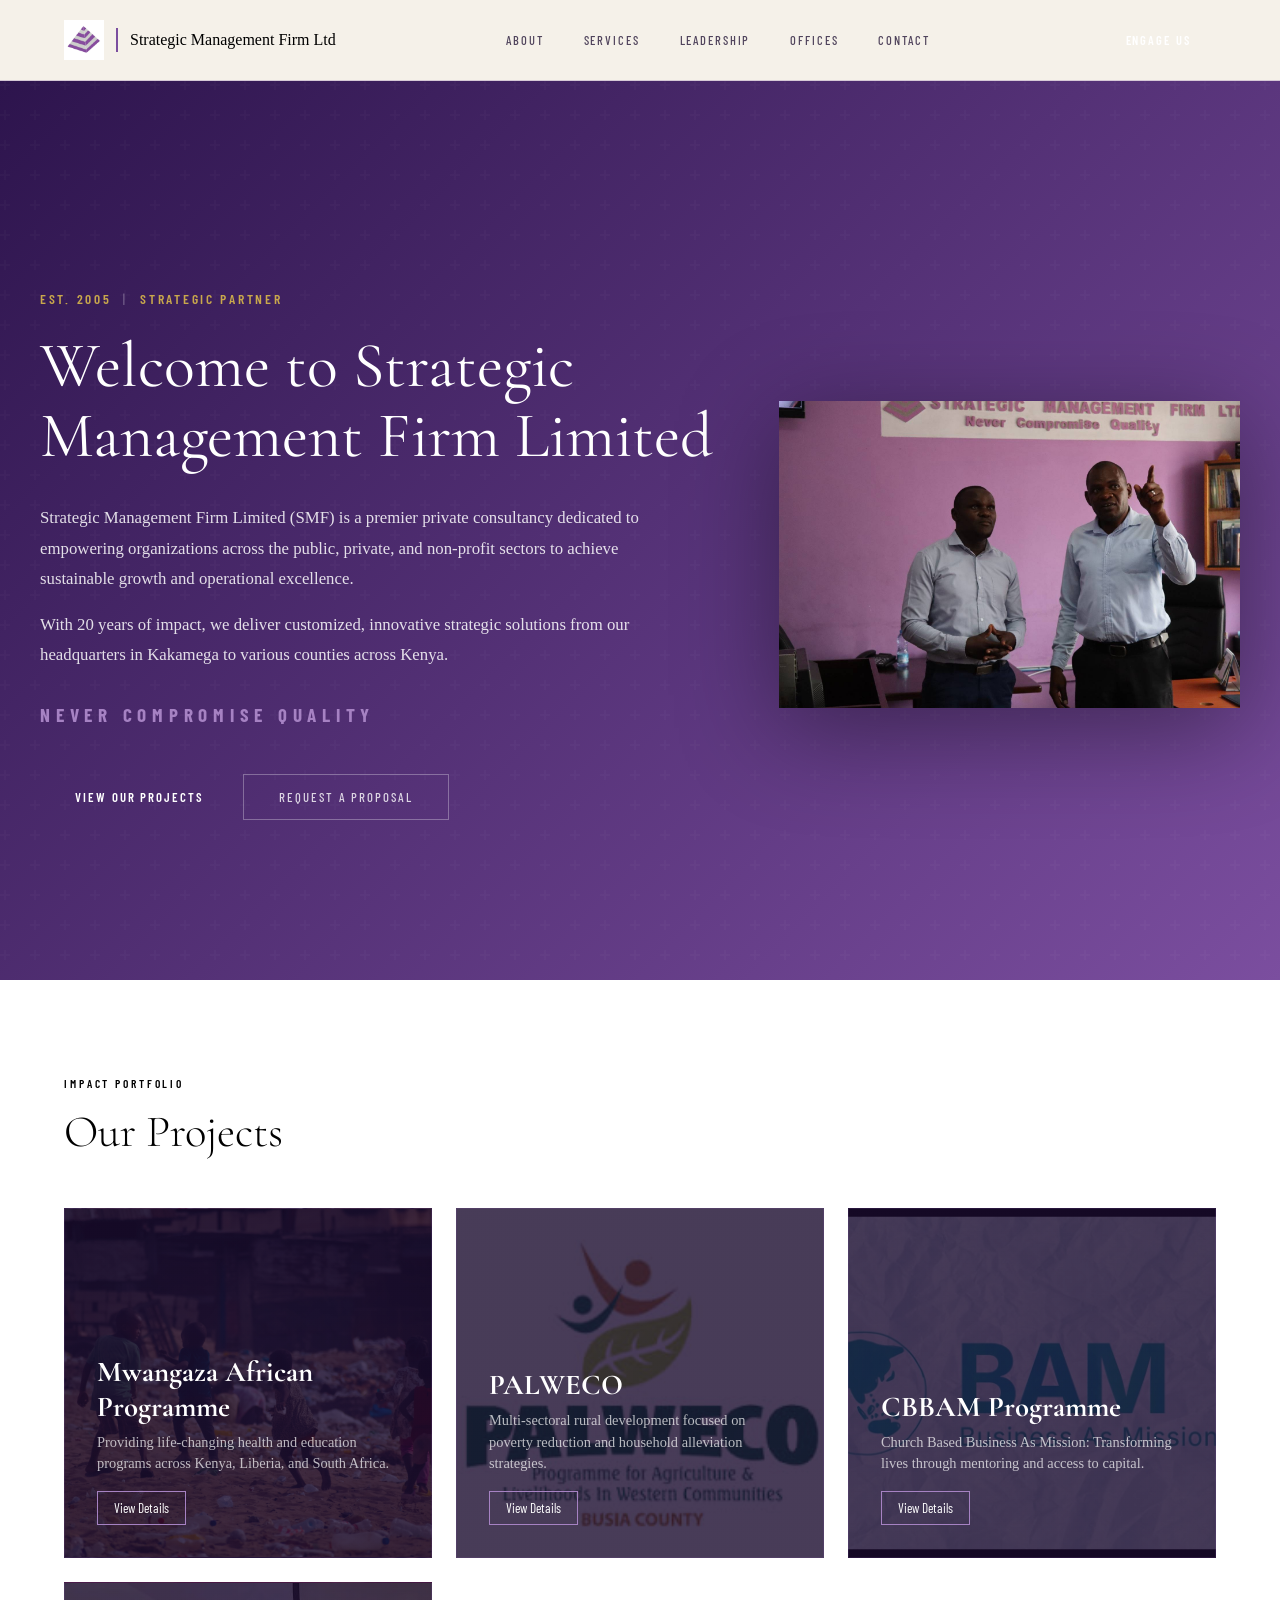
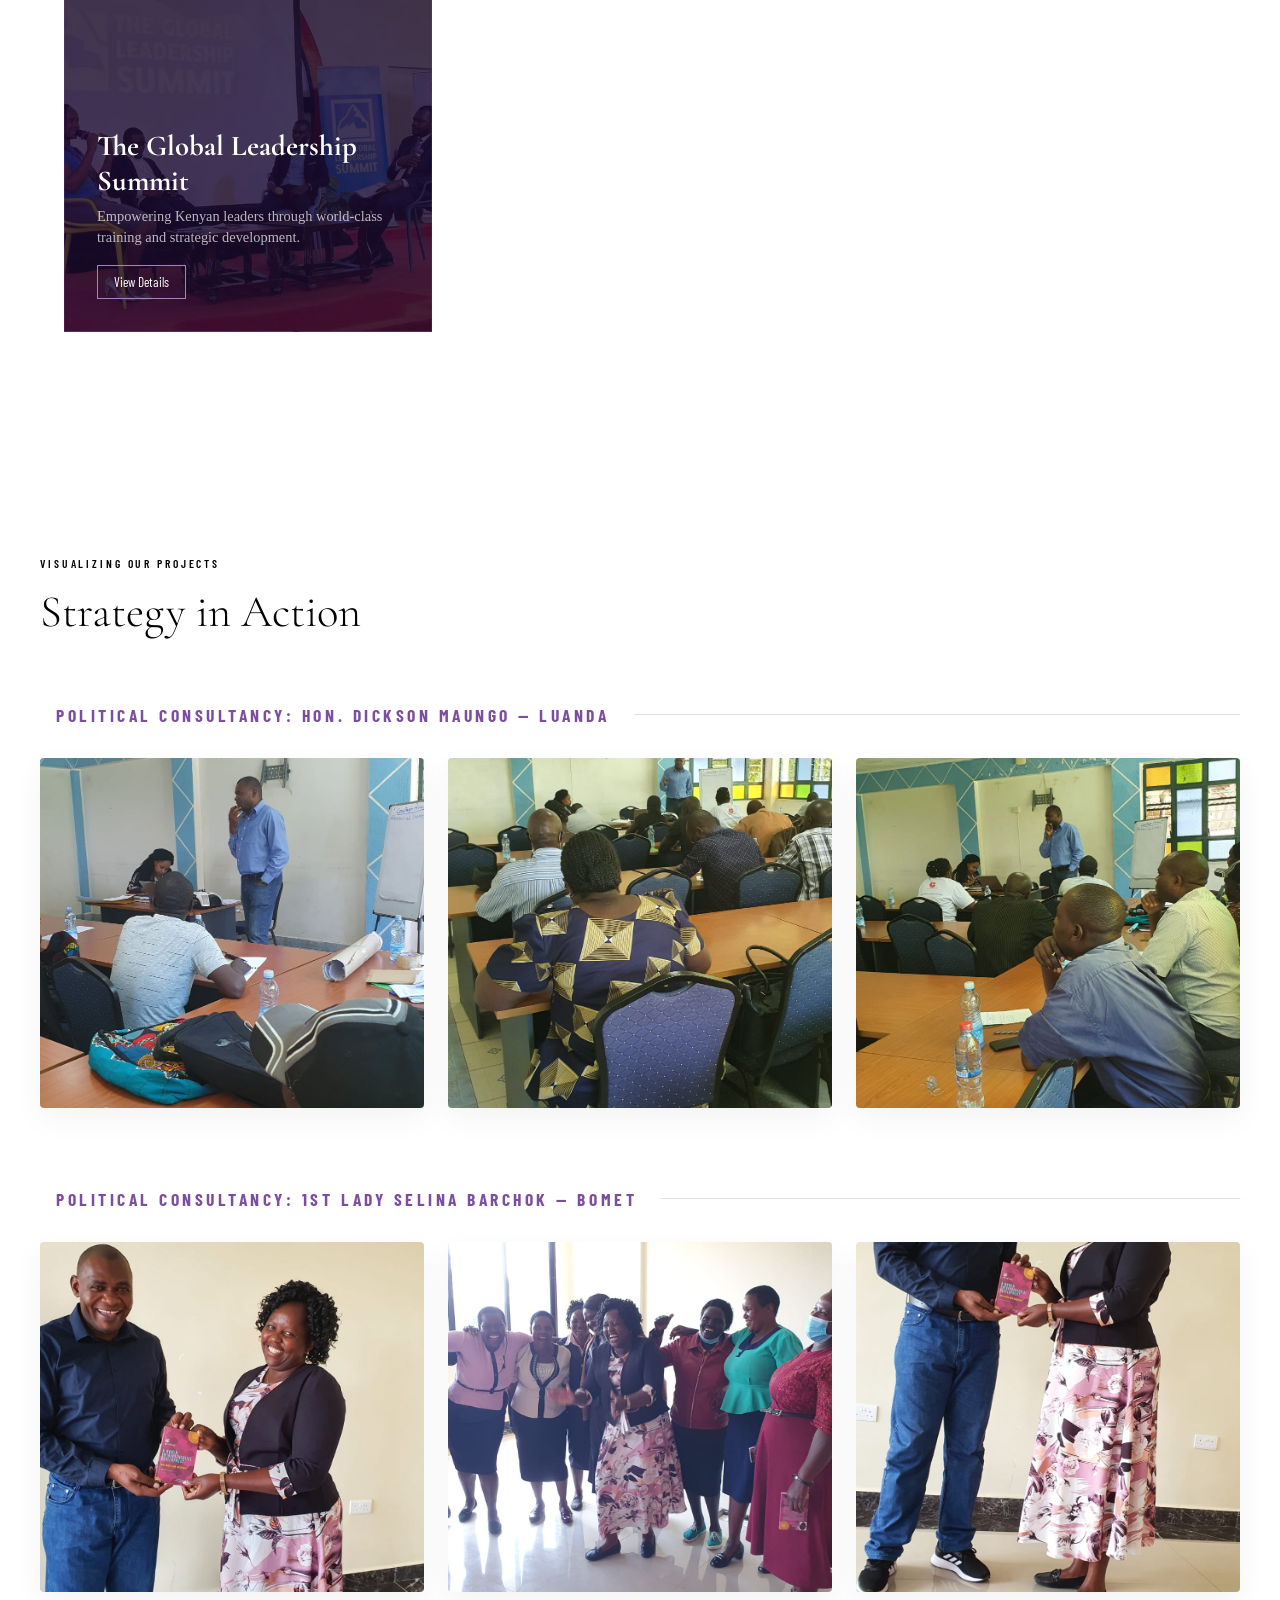
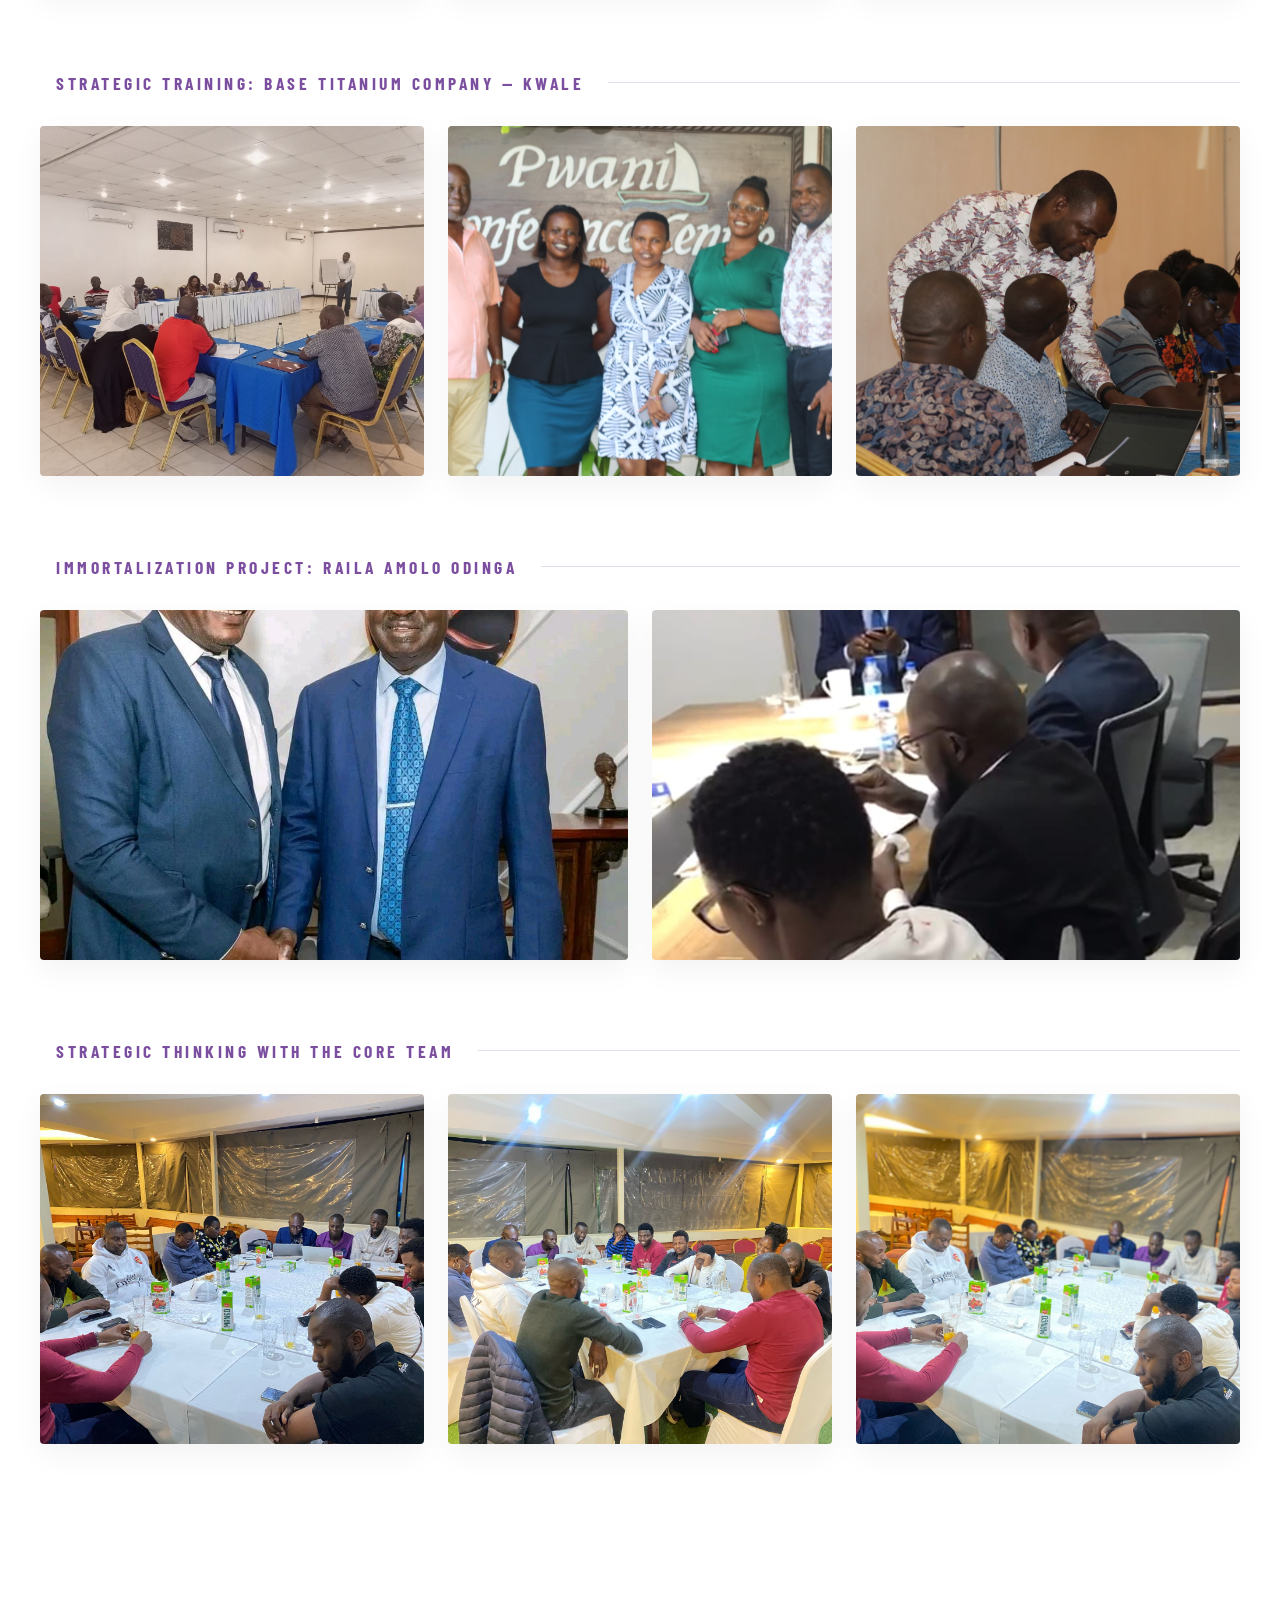
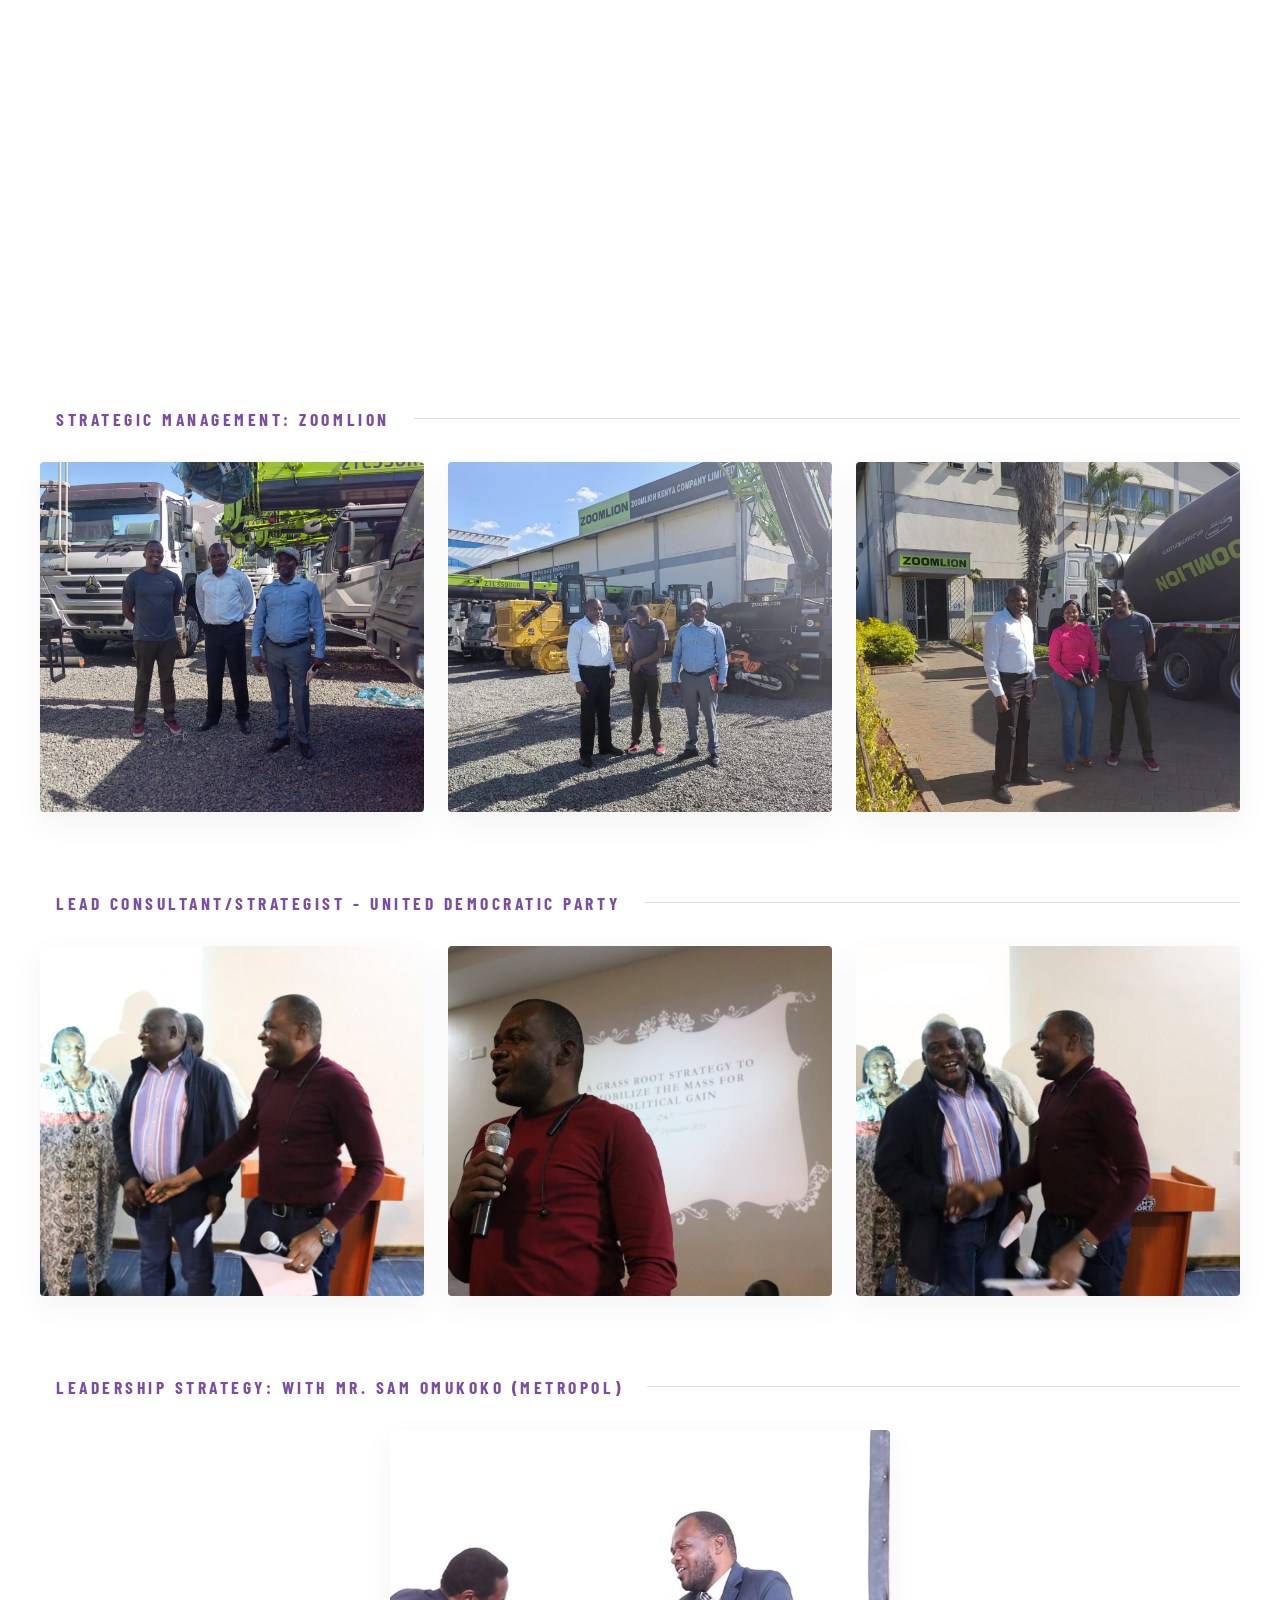
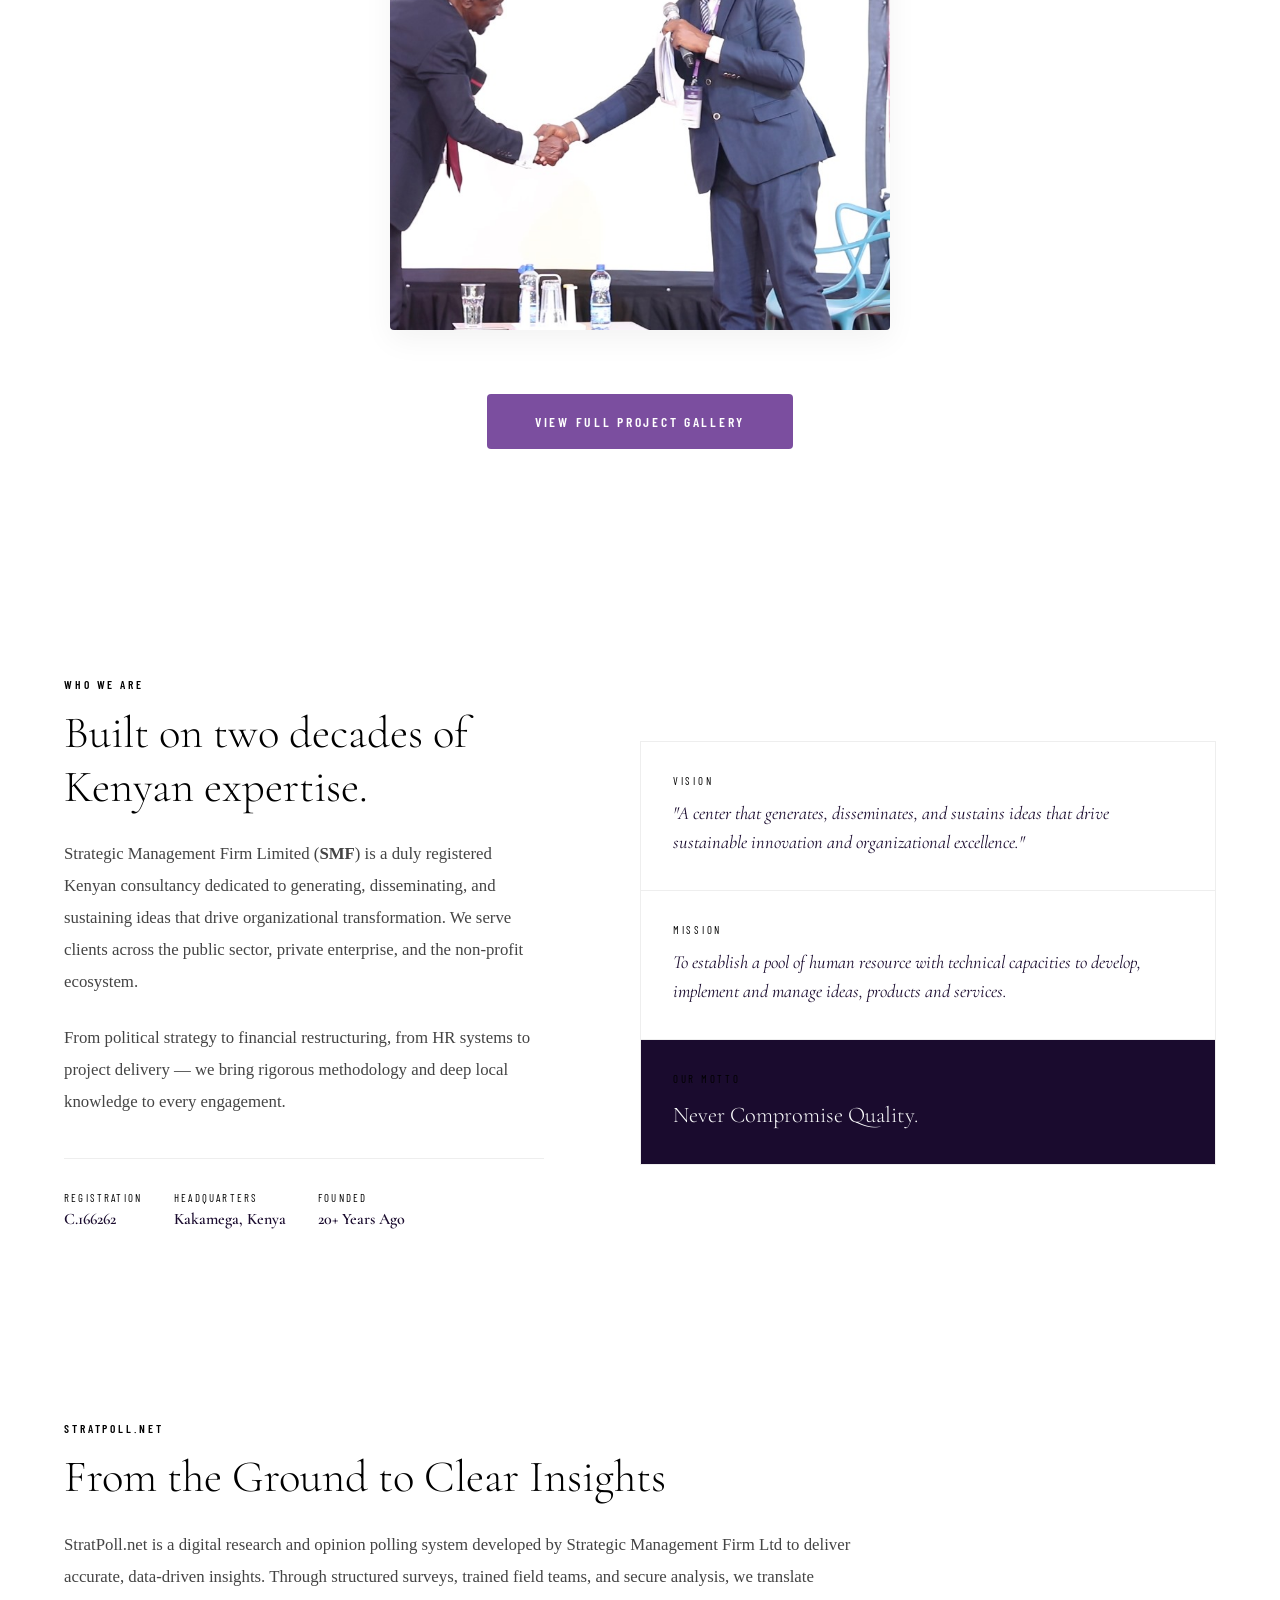
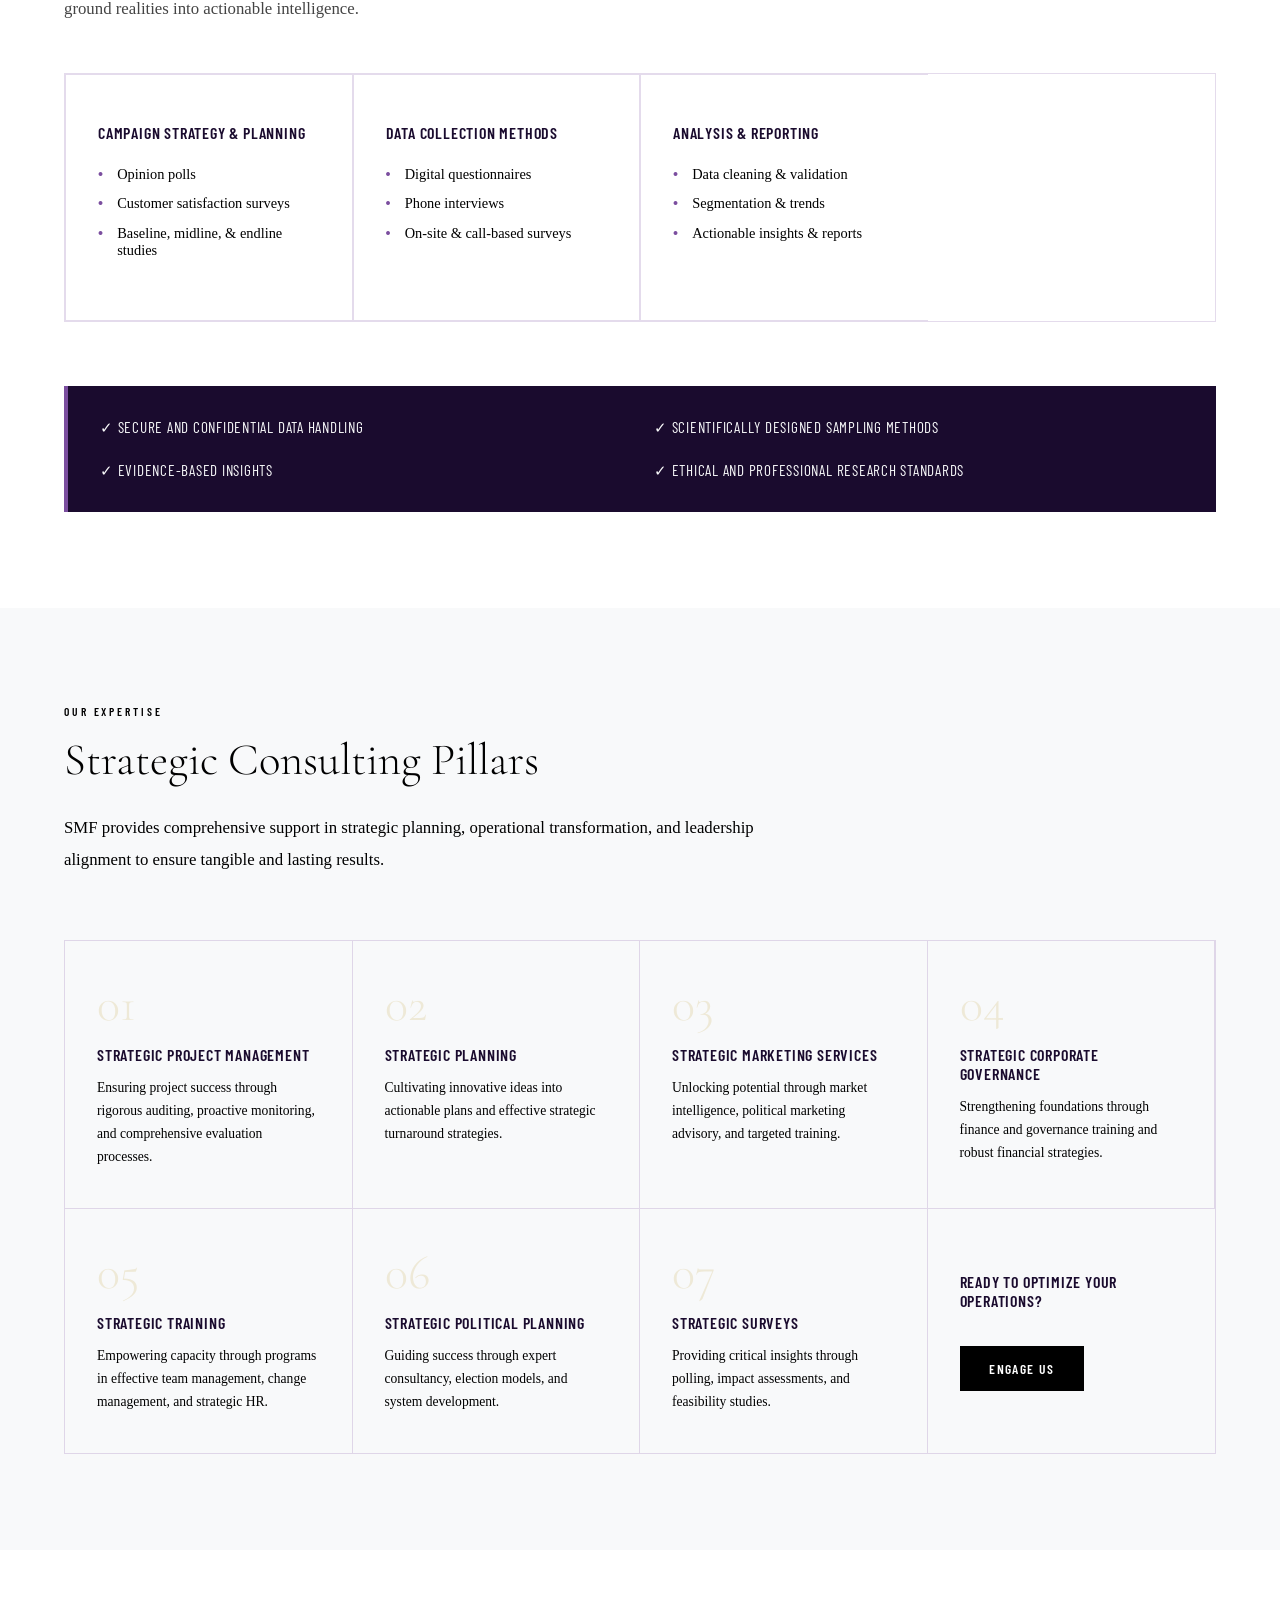
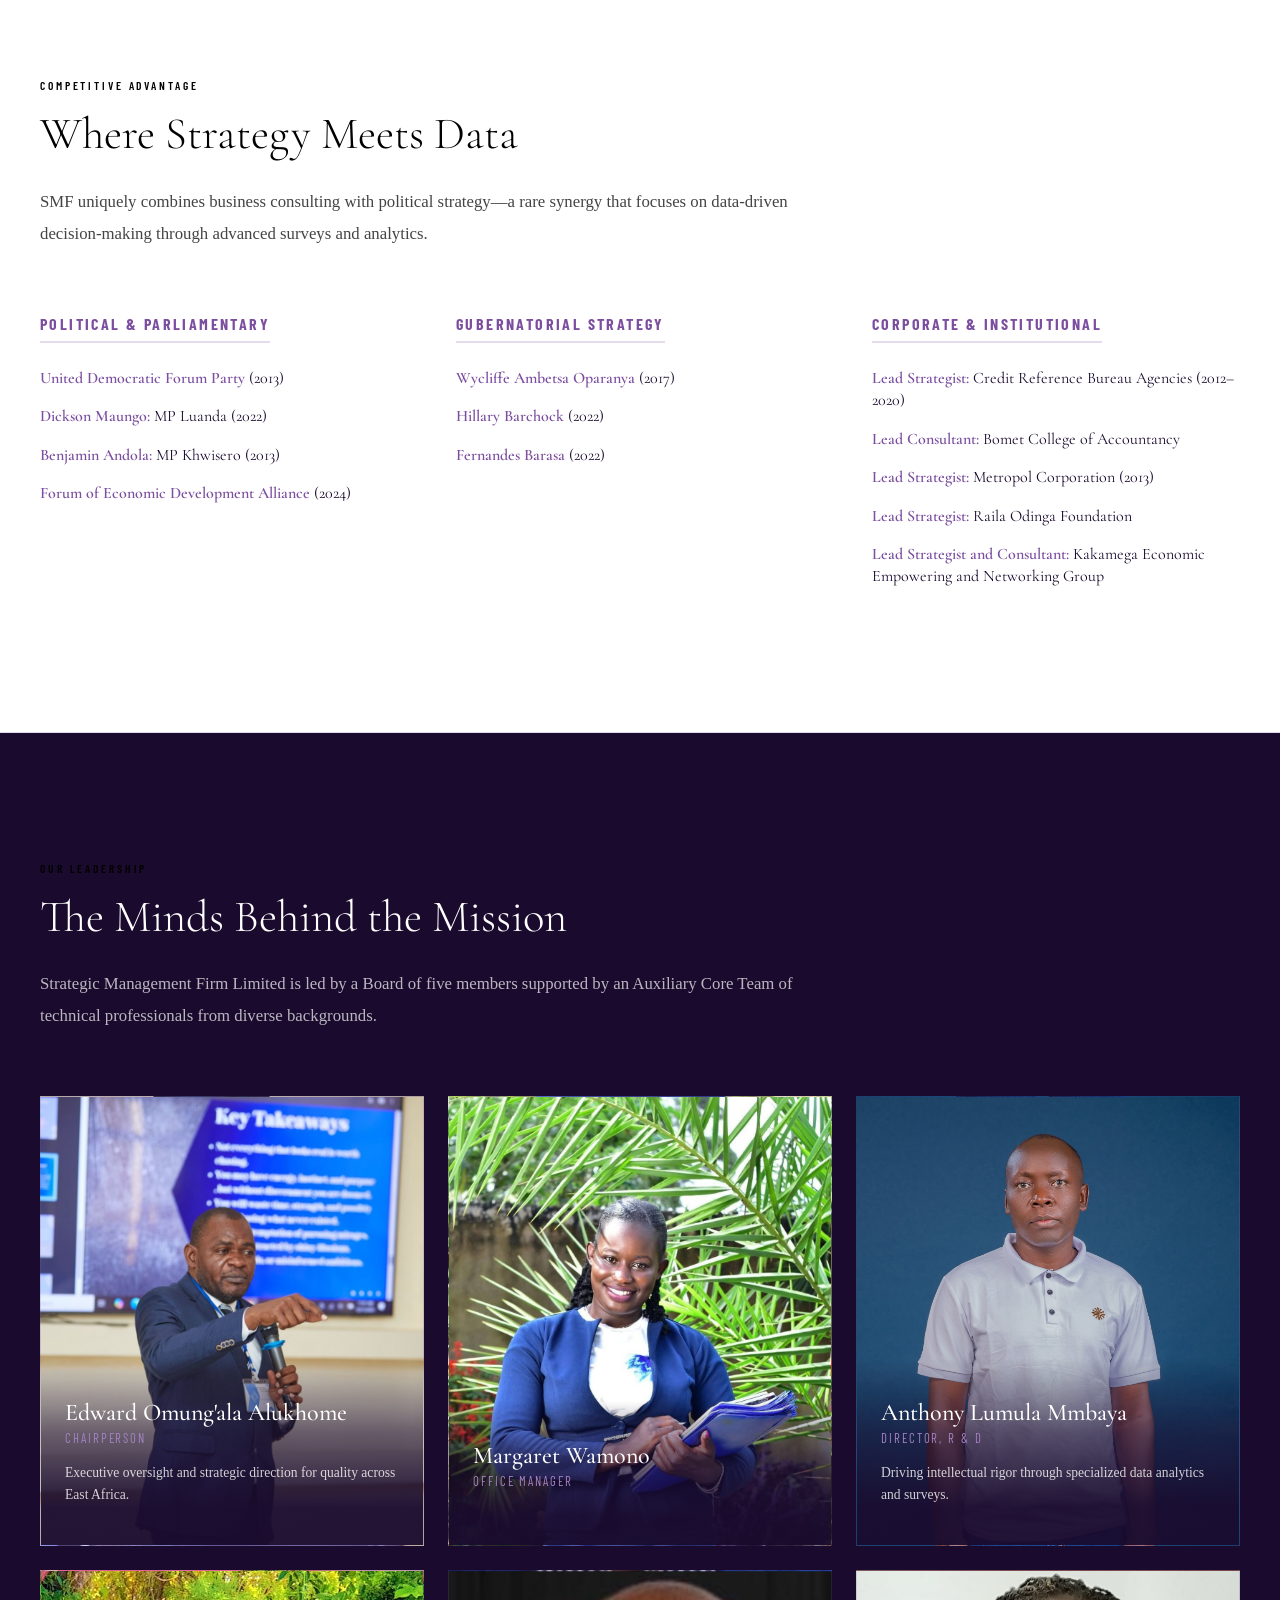
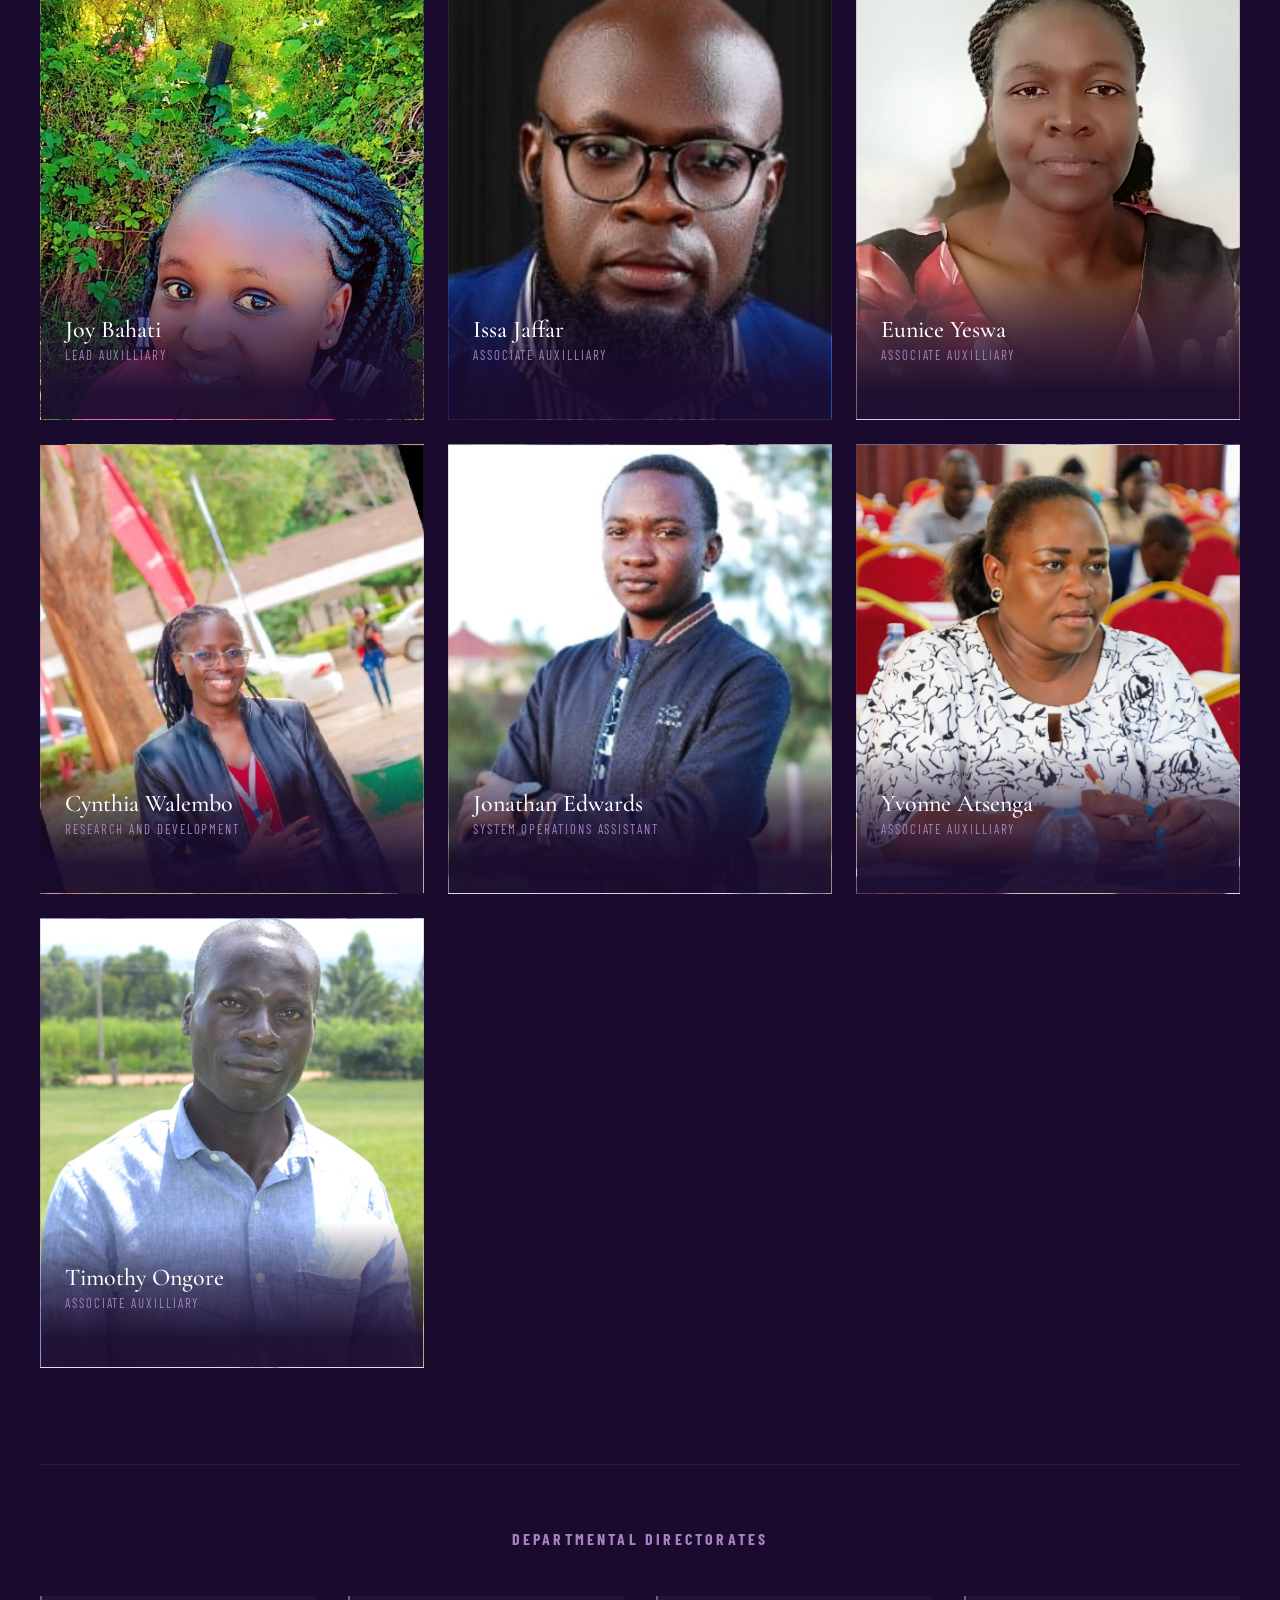
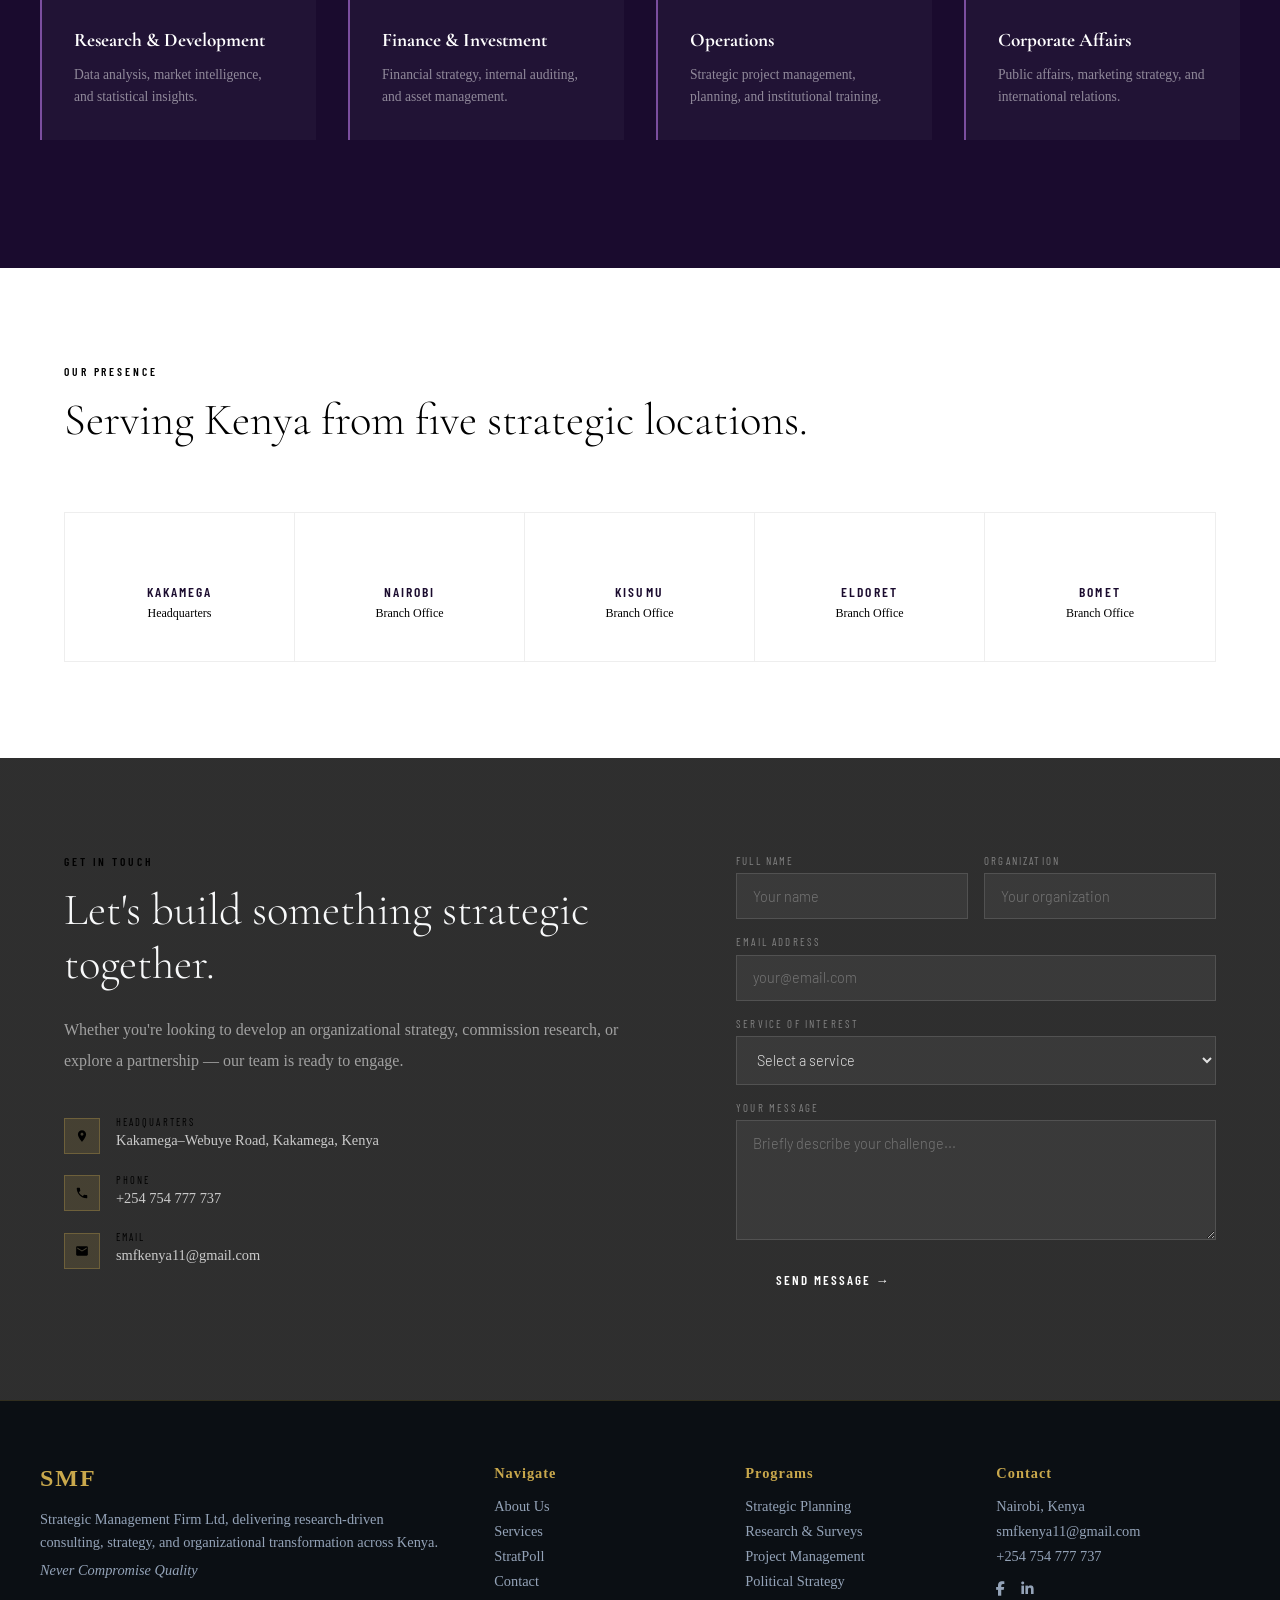
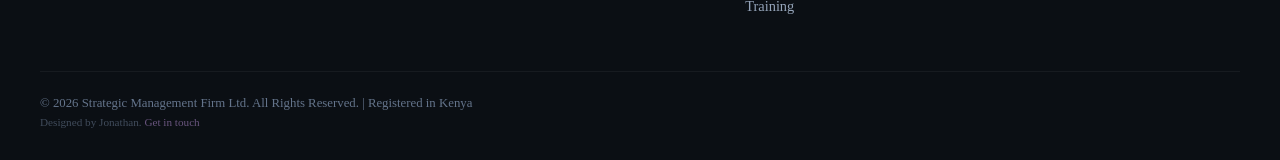
==== commit bd75c21d: "update" ====
--- a/index.html
+++ b/index.html
@@ -1,15 +1,45 @@
 <!DOCTYPE html>
 <html lang="en">
 <head>
-<meta charset="UTF-8">
-<meta name="viewport" content="width=device-width, initial-scale=1.0">
-<link rel="icon" type="image/jpeg" href="logo.jpg">
-<title>Strategic Management Firm Ltd</title>
-<link href="https://fonts.googleapis.com/css2?family=Cormorant+Garamond:ital,wght@0,300;0,400;0,600;1,300;1,400&family=Barlow:wght@300;400;500;600&family=Barlow+Condensed:wght@400;500;600;700&display=swap" rel="stylesheet">
-<link rel="stylesheet" href="styles.css">
-<link rel="stylesheet" href="https://cdnjs.cloudflare.com/ajax/libs/font-awesome/6.4.2/css/all.min.css">
+  <meta charset="UTF-8">
+  <meta name="viewport" content="width=device-width, initial-scale=1.0">
+  
+  <title>SMF | Strategic Management Firm Ltd Kenya</title>
+  <meta name="description" content="Strategic Management Firm Ltd (SMF) is a premier Kenyan consultancy specializing in political strategy, corporate governance, and digital research through StratPoll.net. Headquarters in Kakamega.">
+  <meta name="keywords" content="SMF, Strategic Management Firm, SMF Kenya, StratPoll, Political Consultancy Kenya, Strategic Planning Kakamega, Management Consulting Nairobi">
+  <meta name="author" content="Strategic Management Firm Ltd">
+  
+  <meta property="og:title" content="Strategic Management Firm Ltd | Strategic Partners for Excellence">
+  <meta property="og:description" content="20+ years of expertise in strategic project management and political planning across Kenya.">
+  <meta property="og:image" content="logo.jpg">
+  <meta property="og:url" content="https://strategicmanagement.co.ke">
+  <link rel="icon" type="image/jpeg" href="logo.jpg">
+  <link href="https://fonts.googleapis.com/css2?family=Cormorant+Garamond:ital,wght@0,300;0,400;0,600;1,300;1,400&family=Barlow:wght@300;400;500;600&family=Barlow+Condensed:wght@400;500;600;700&display=swap" rel="stylesheet">
+  <link rel="stylesheet" href="styles.css">
+  <link rel="stylesheet" href="https://cdnjs.cloudflare.com/ajax/libs/font-awesome/6.4.2/css/all.min.css">
+
+  <script type="application/ld+json">
+  {
+    "@context": "https://schema.org",
+    "@type": "ConsultingBusiness",
+    "name": "Strategic Management Firm Ltd",
+    "alternateName": "SMF",
+    "url": "https://strategicmanagement.co.ke",
+    "logo": "https://strategicmanagement.co.ke/logo.jpg",
+    "address": {
+      "@type": "PostalAddress",
+      "streetAddress": "Kakamega–Webuye Road",
+      "addressLocality": "Kakamega",
+      "addressCountry": "KE"
+    },
+    "contactPoint": {
+      "@type": "ContactPoint",
+      "telephone": "+254754777737",
+      "contactType": "customer service"
+    }
+  }
+  </script>
 </head>
-<body>
 
 <nav>
   <div class="nav-logo">
@@ -200,7 +230,7 @@
         <div class="section-tag">Who We Are</div>
         <h2 class="section-title">Built on two decades of Kenyan expertise.</h2>
         <p class="about-body">
-          Strategic Management Firm Limited is a duly registered Kenyan consultancy dedicated to generating, disseminating, and sustaining ideas that drive organizational transformation. We serve clients across the public sector, private enterprise, and the non-profit ecosystem.
+          Strategic Management Firm Limited (<strong>SMF</strong>) is a duly registered Kenyan consultancy dedicated to generating, disseminating, and sustaining ideas that drive organizational transformation. We serve clients across the public sector, private enterprise, and the non-profit ecosystem.
         </p>
         <p class="about-body">
           From political strategy to financial restructuring, from HR systems to project delivery — we bring rigorous methodology and deep local knowledge to every engagement.
--- a/styles.css
+++ b/styles.css
@@ -17,6 +17,7 @@
   overflow-x: hidden;
   width: 100%;
   position: relative;
+  padding-top: 80px;
 }
 
 nav {
@@ -27,6 +28,10 @@
   backdrop-filter: blur(12px);
   border-bottom: 1px solid var(--line);
   transition: padding 0.3s;
+}
+
+.nav-hidden {
+  top: -100px;
 }
 
 .nav-logo {
@@ -1444,4 +1449,32 @@
   .office-item:nth-child(n+4) { border-top: 1px solid #eee; }
   .contact-grid { grid-template-columns: 1fr; gap: 3rem; }
   footer { flex-direction: column; gap: 1rem; text-align: center; }
+}
+
+@media (max-width: 768px) {
+  .footer-container {
+    display: flex;
+    flex-direction: column;
+    align-items: center;
+    text-align: center;
+    gap: 3rem; 
+    width: 100%;
+    padding: 0 1.5rem;
+  }
+  .footer-col {
+    width: 100%;
+    margin: 0;
+  }
+  .footer-social {
+    justify-content: center;
+  }
+  .footer-bottom {
+    flex-direction: column;
+    text-align: center;
+    gap: 1rem;
+  }
+  html, body {
+    overflow-x: hidden;
+    position: relative;
+  }
 }
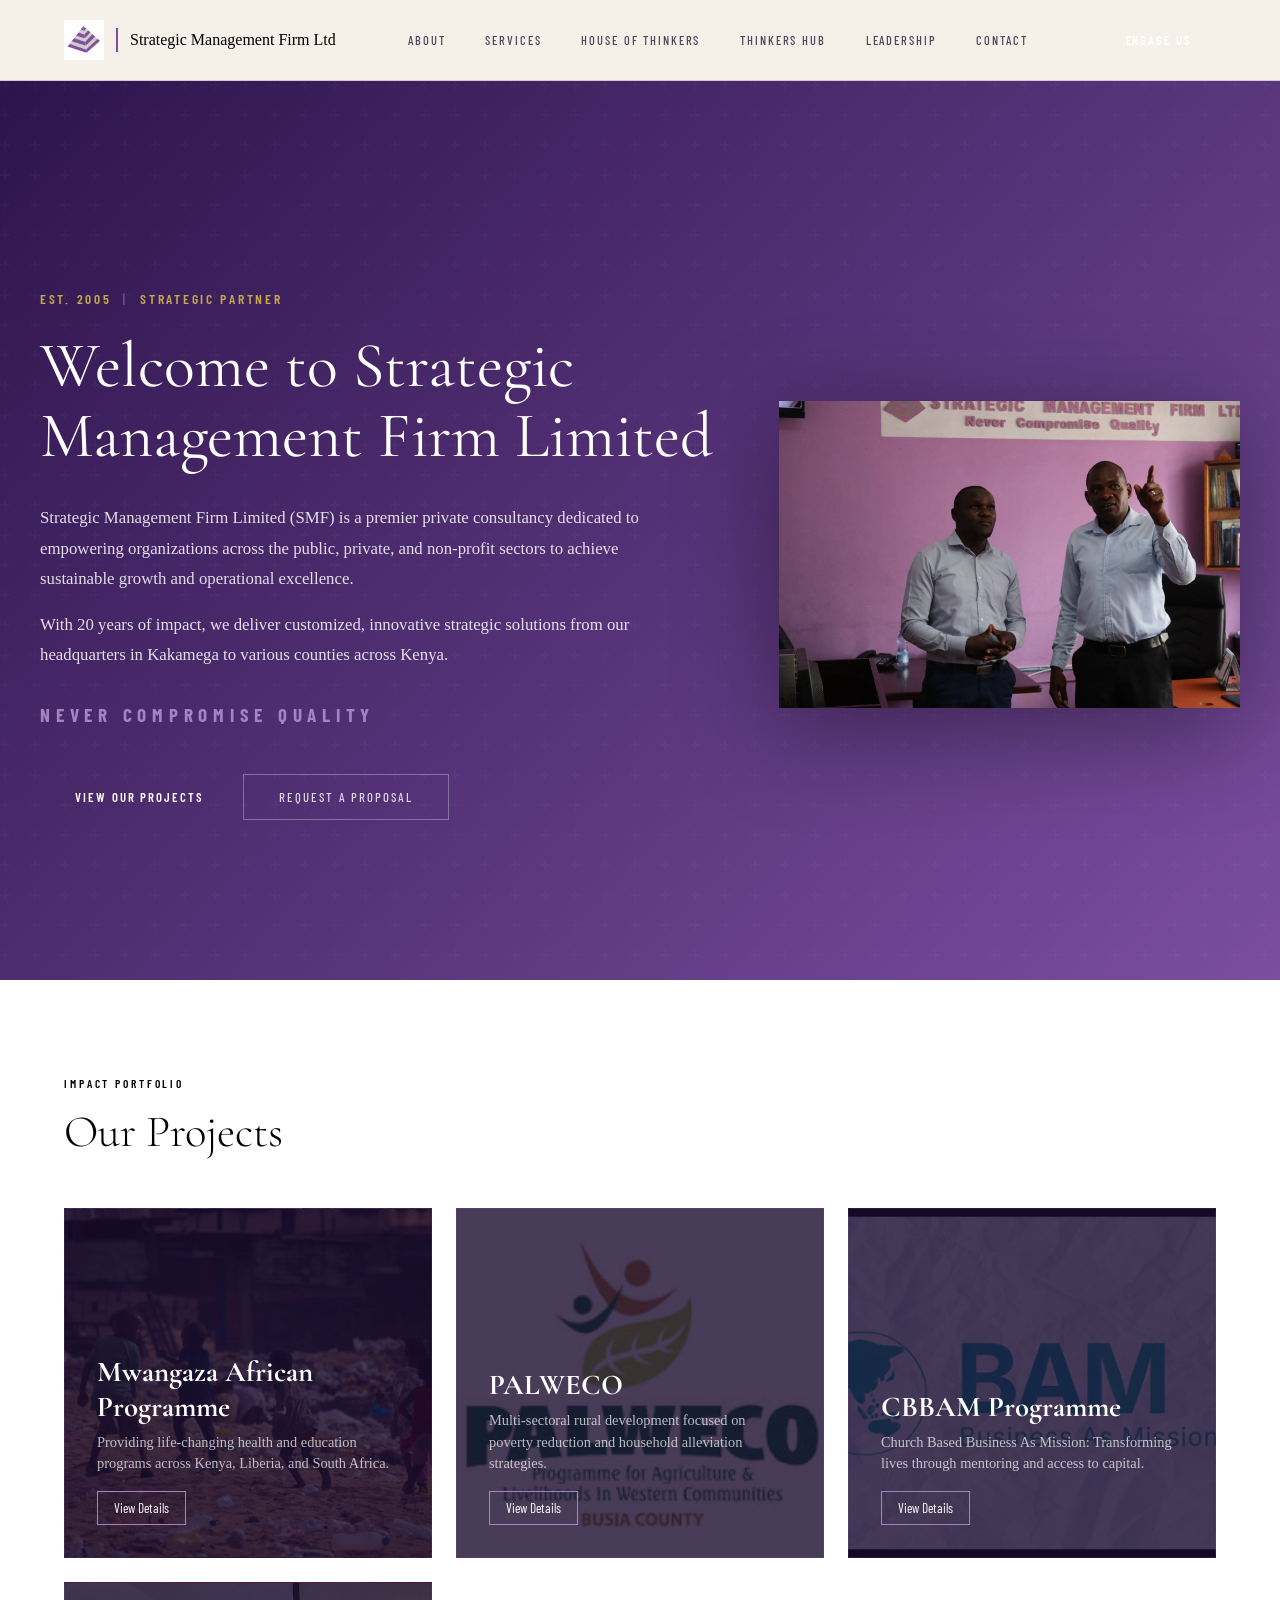
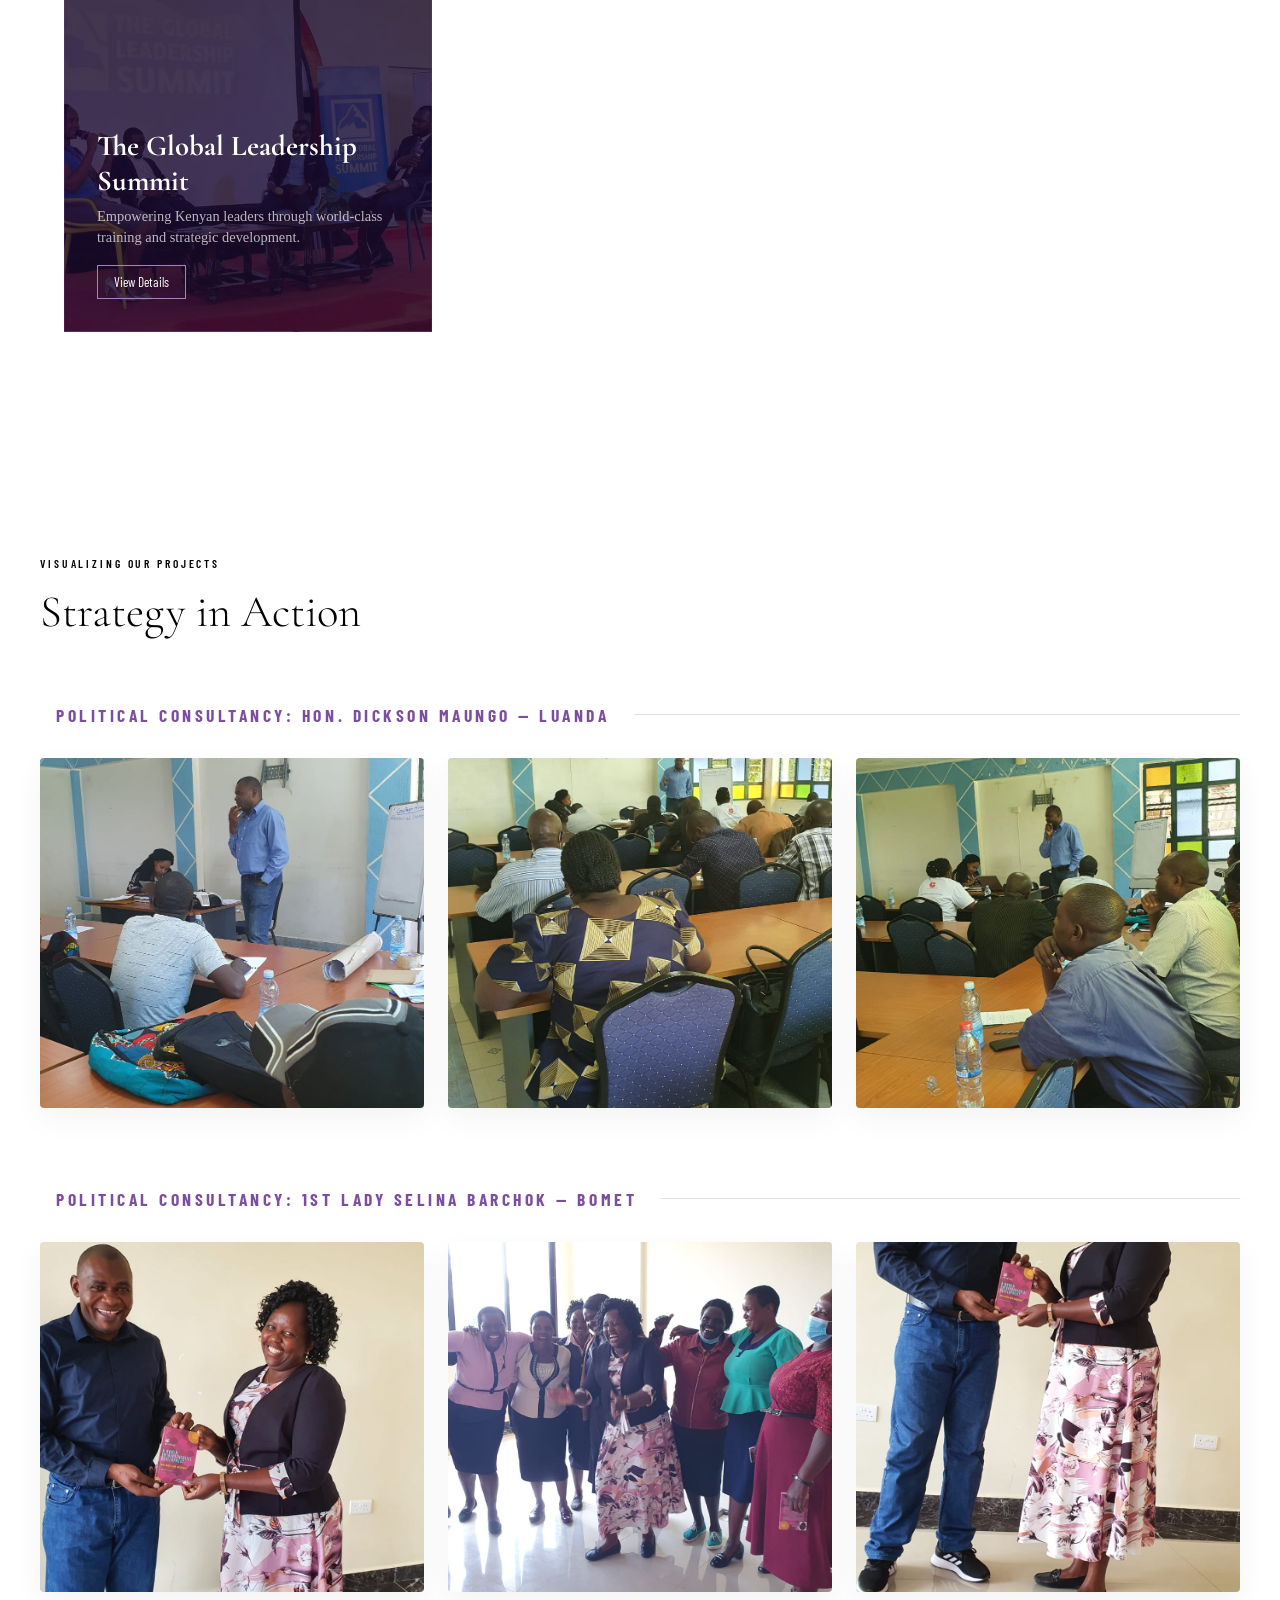
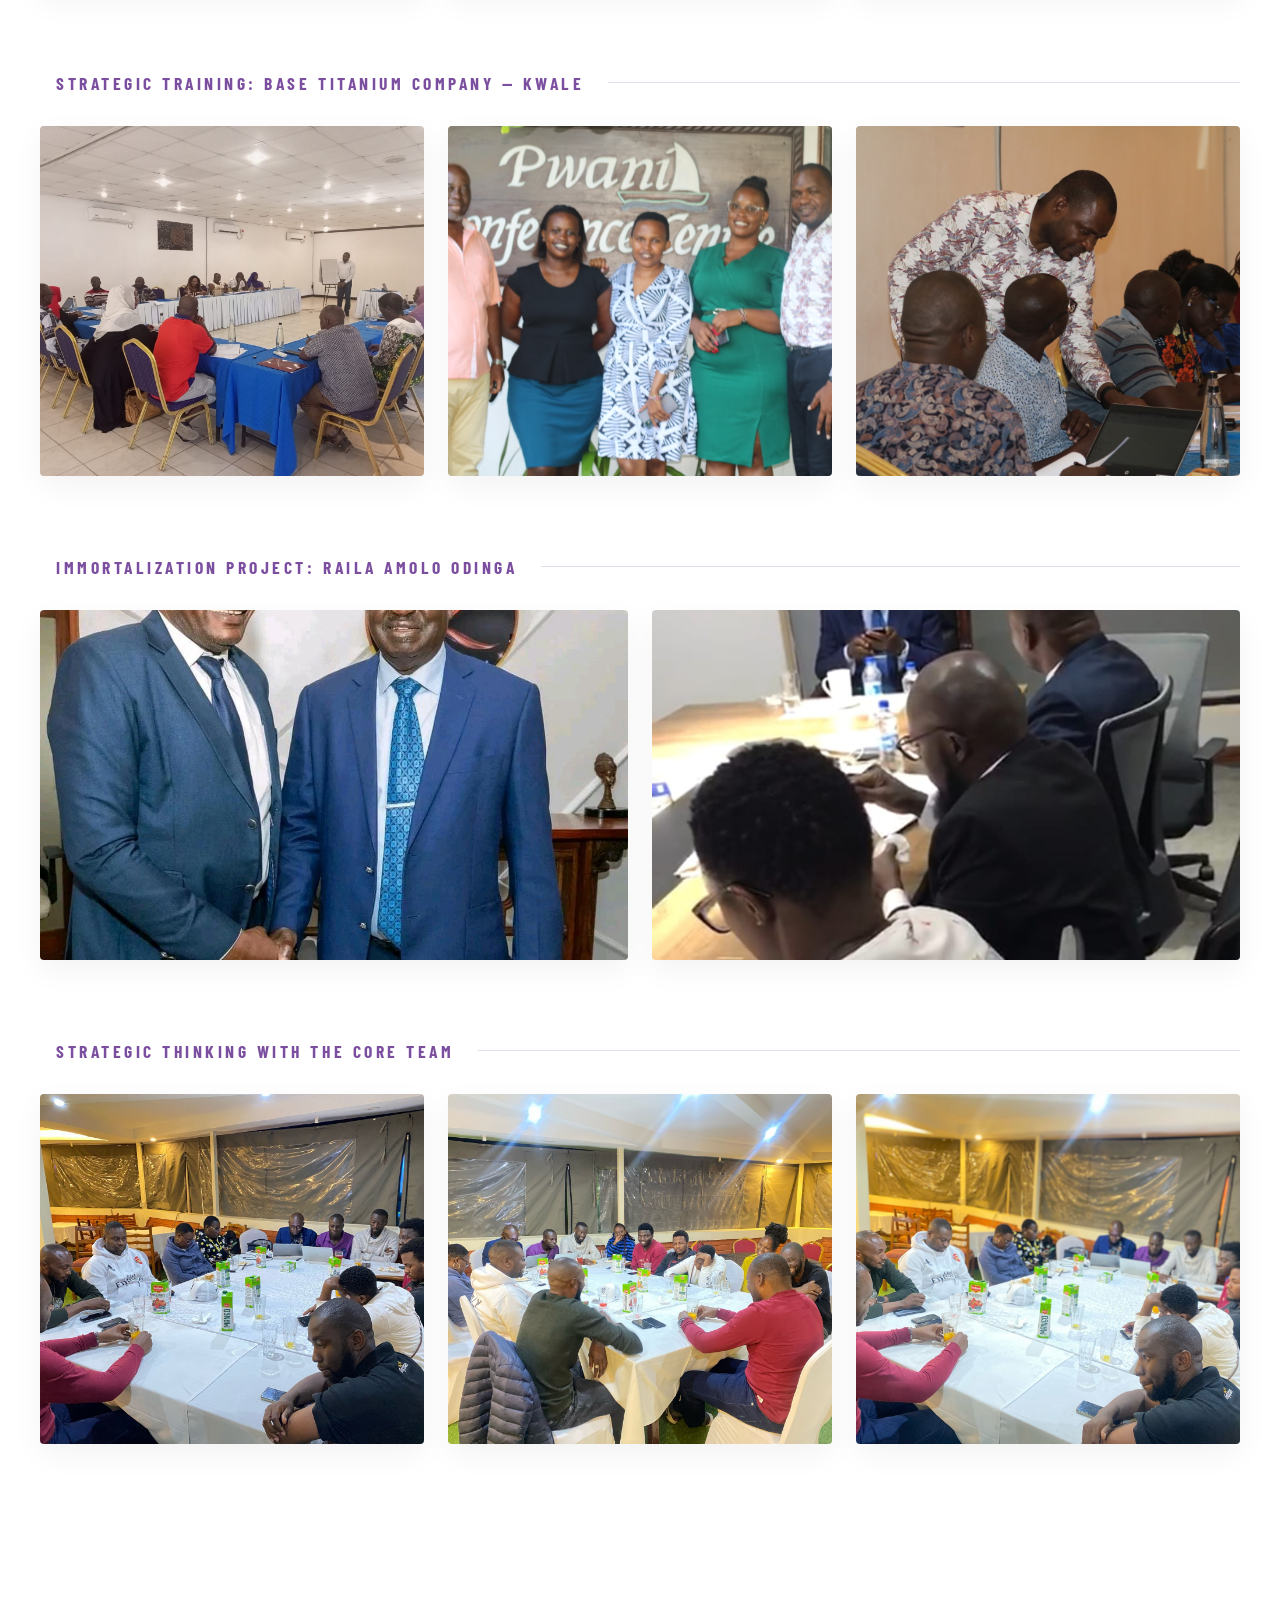
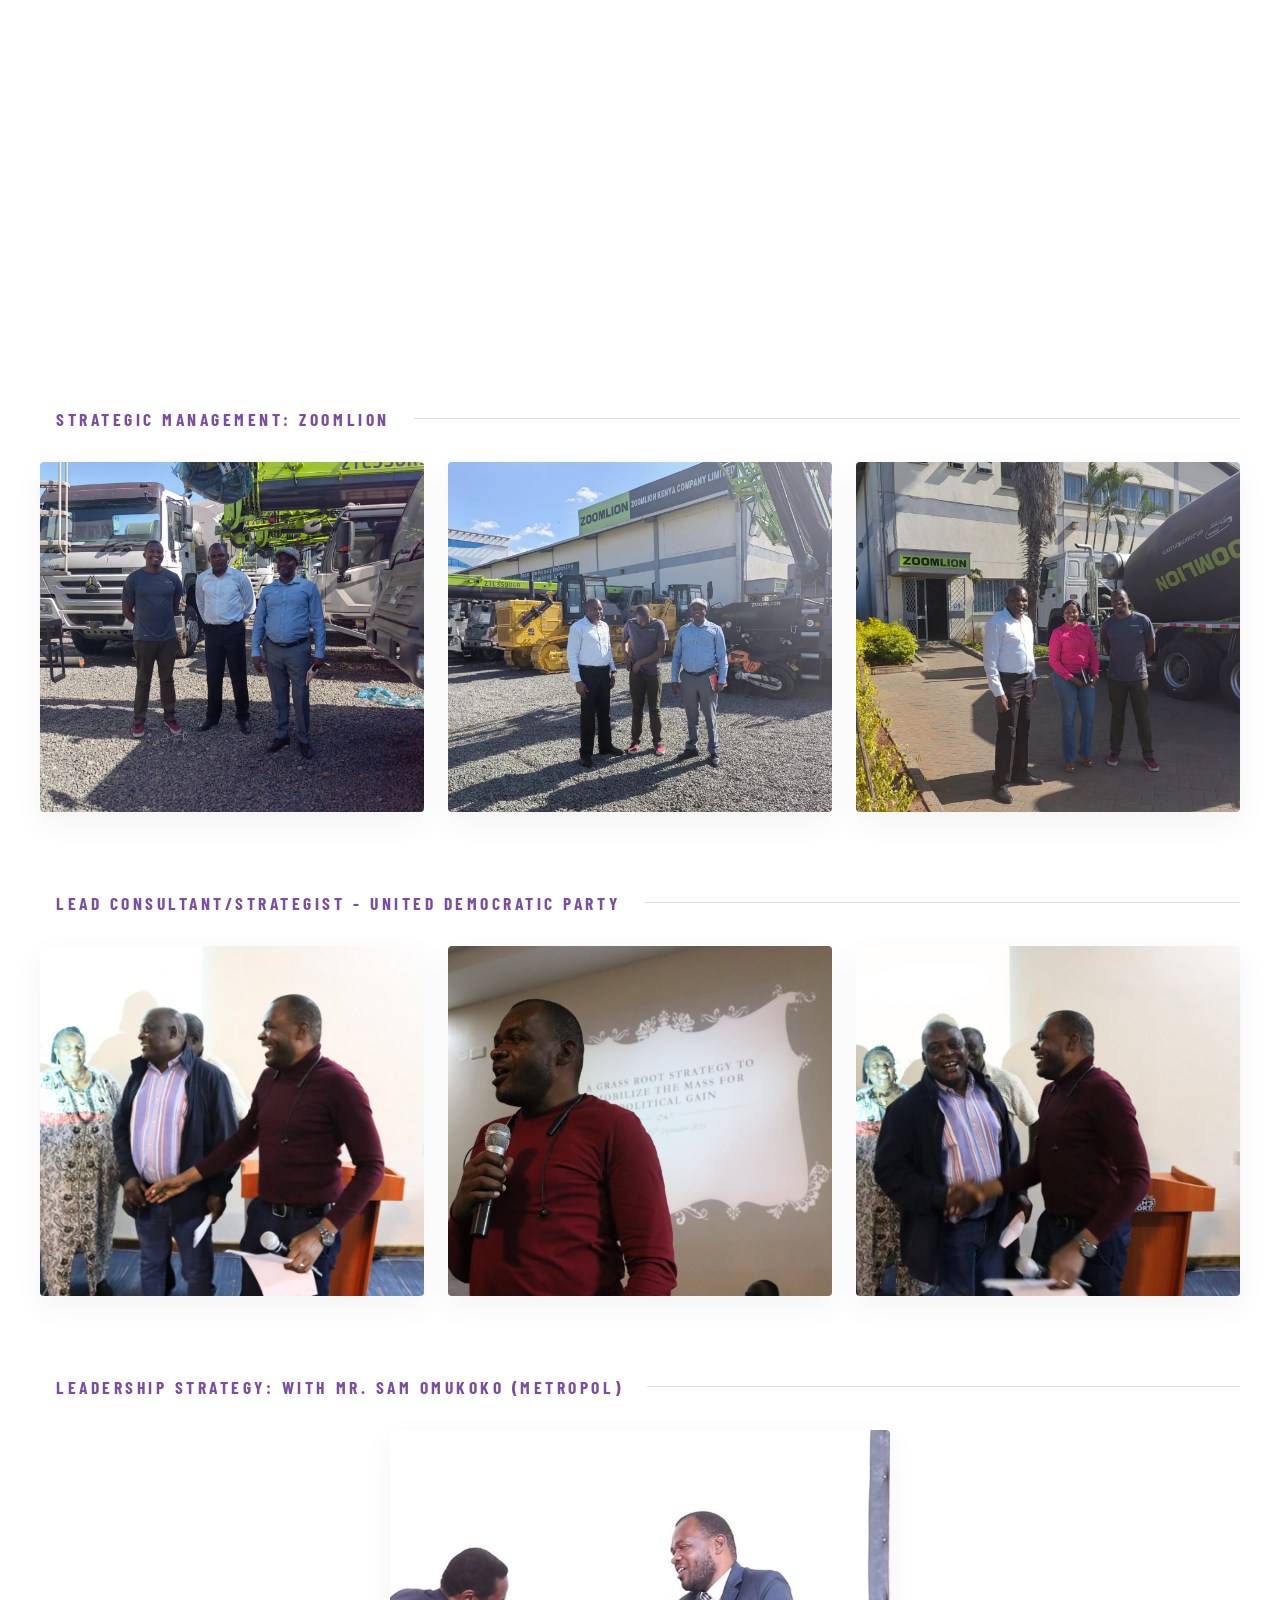
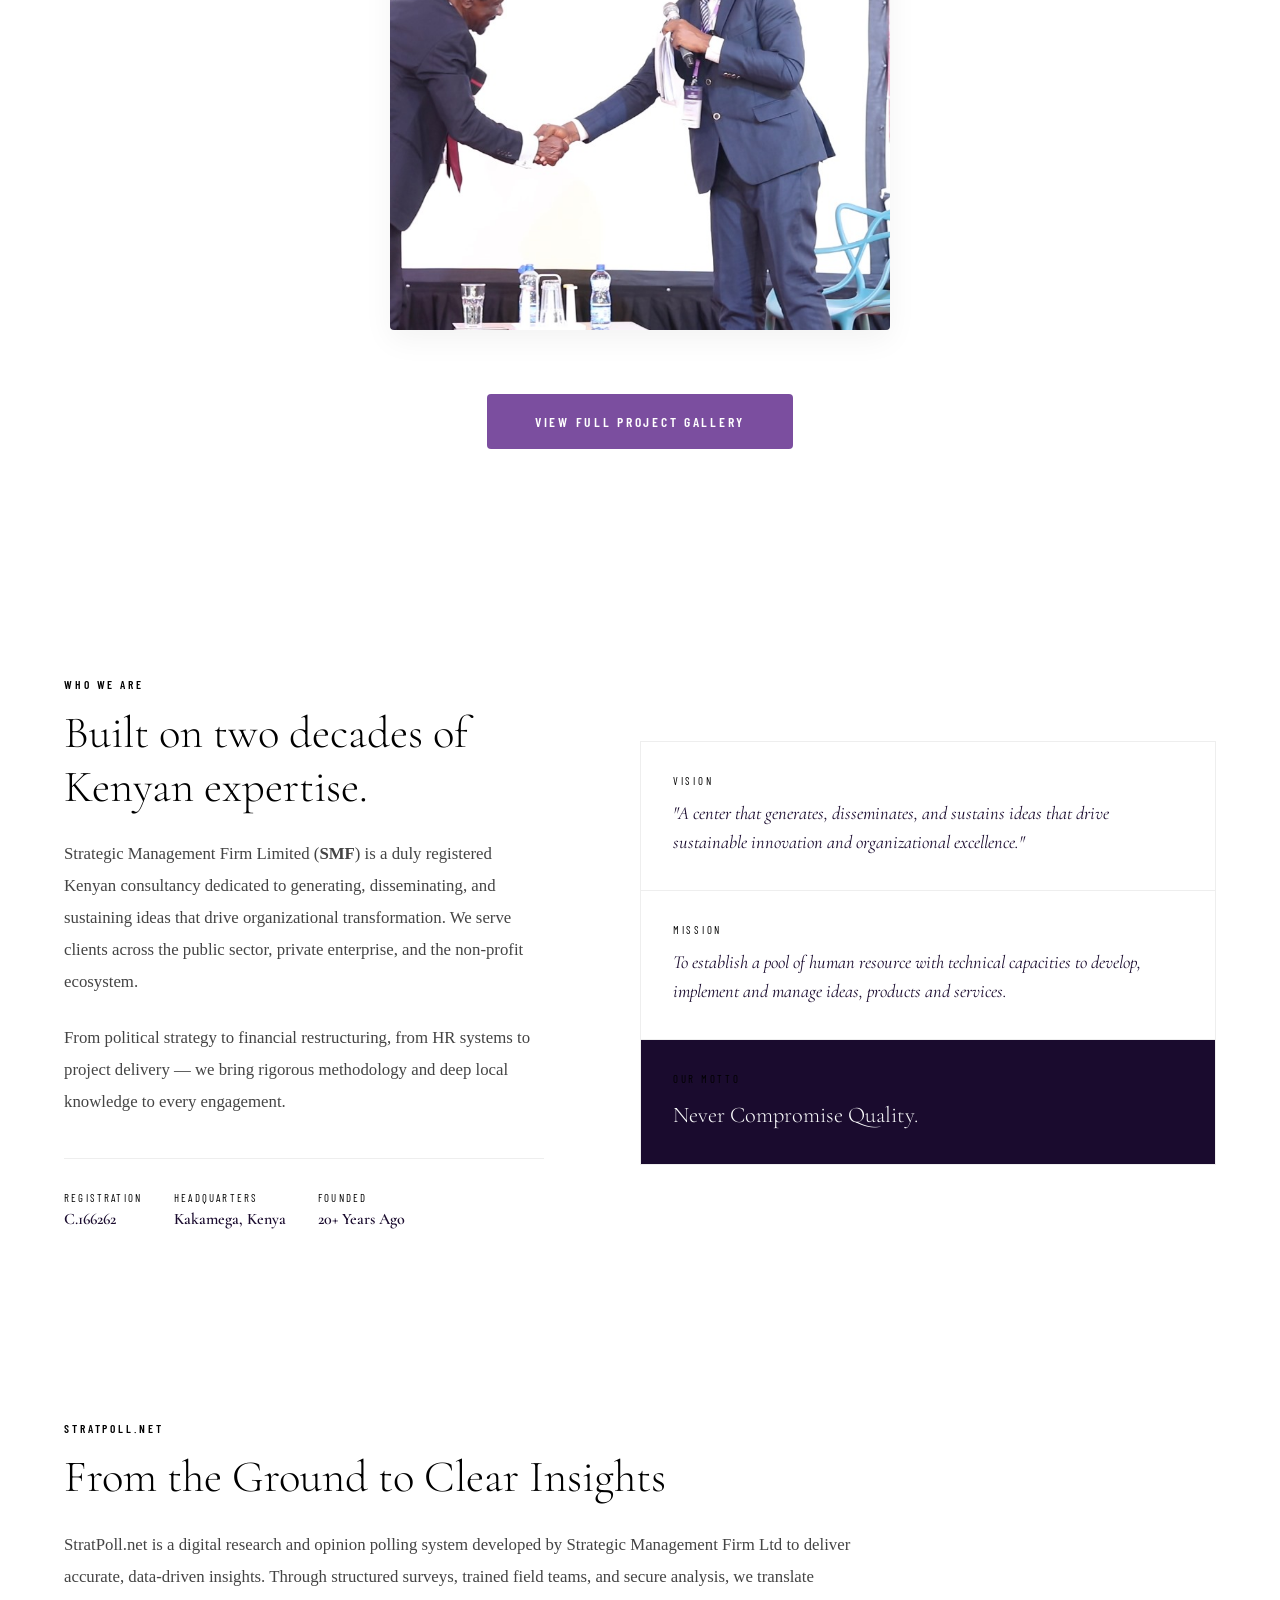
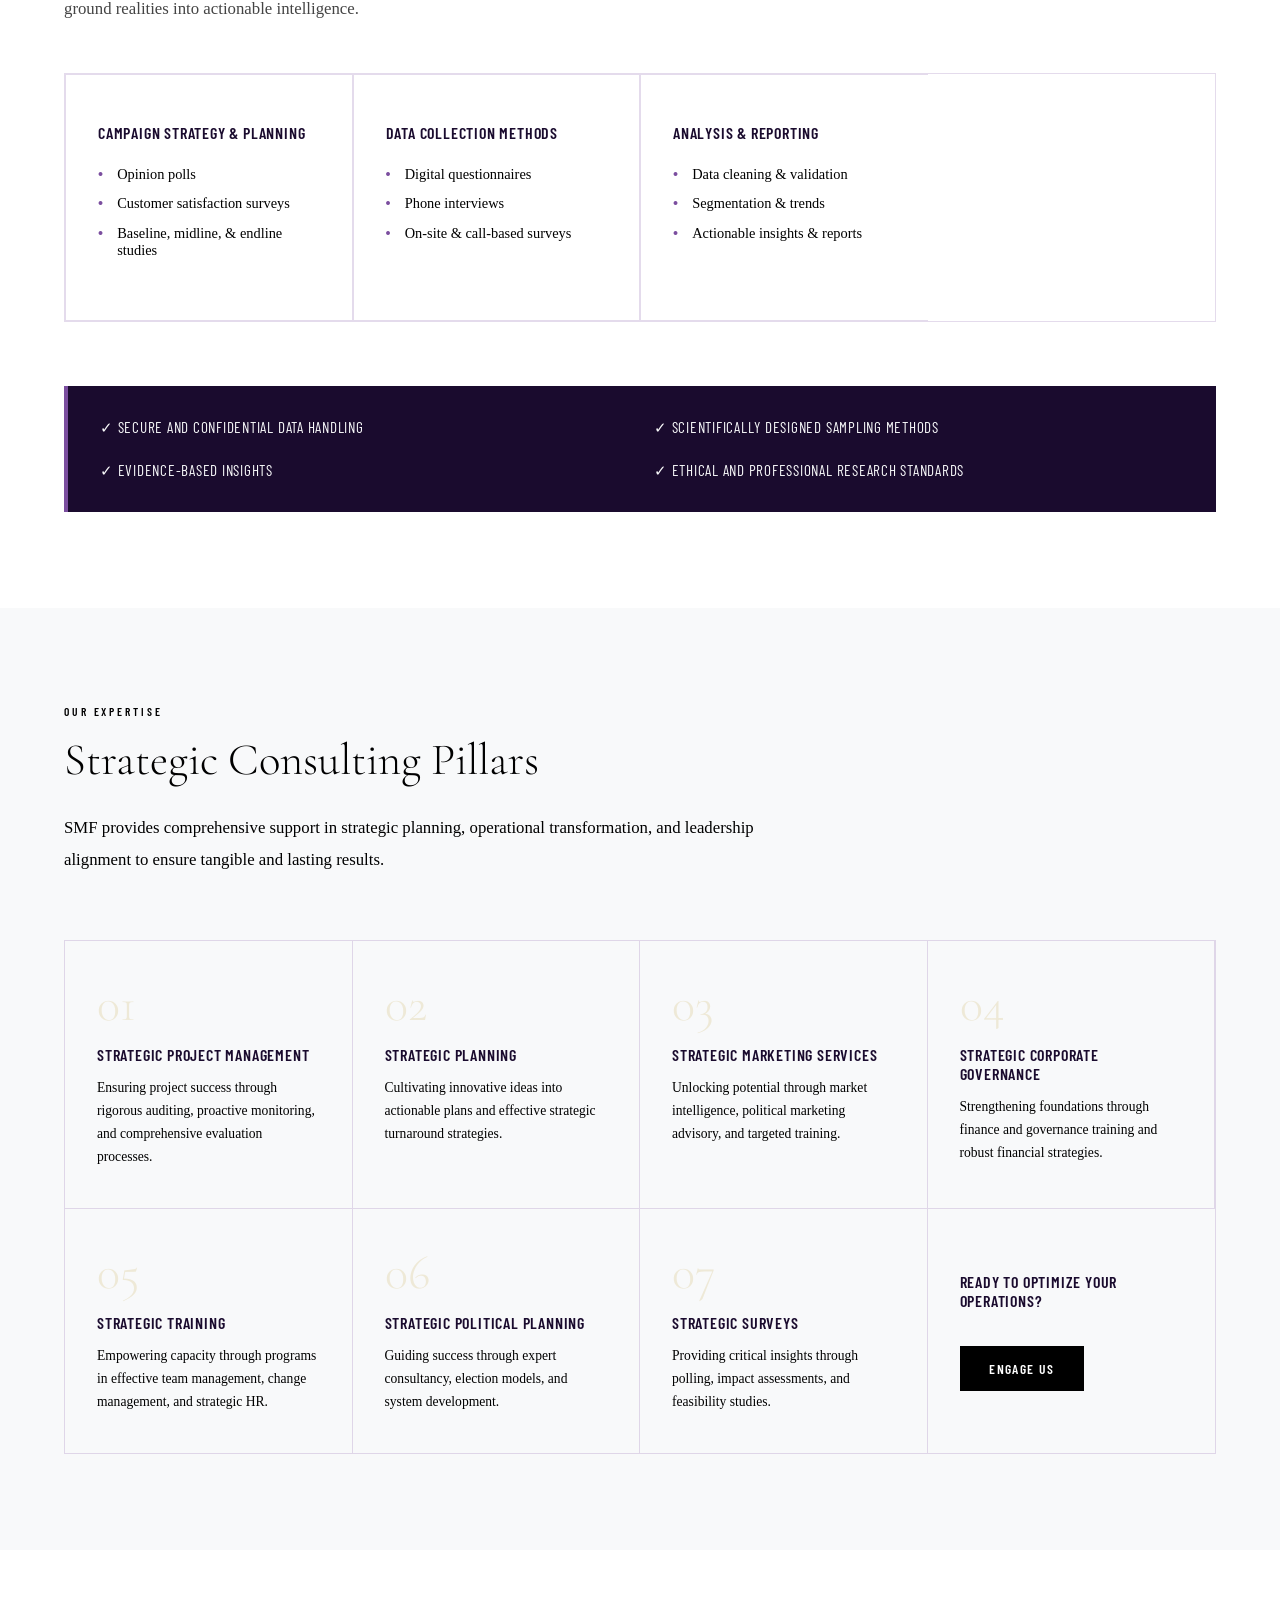
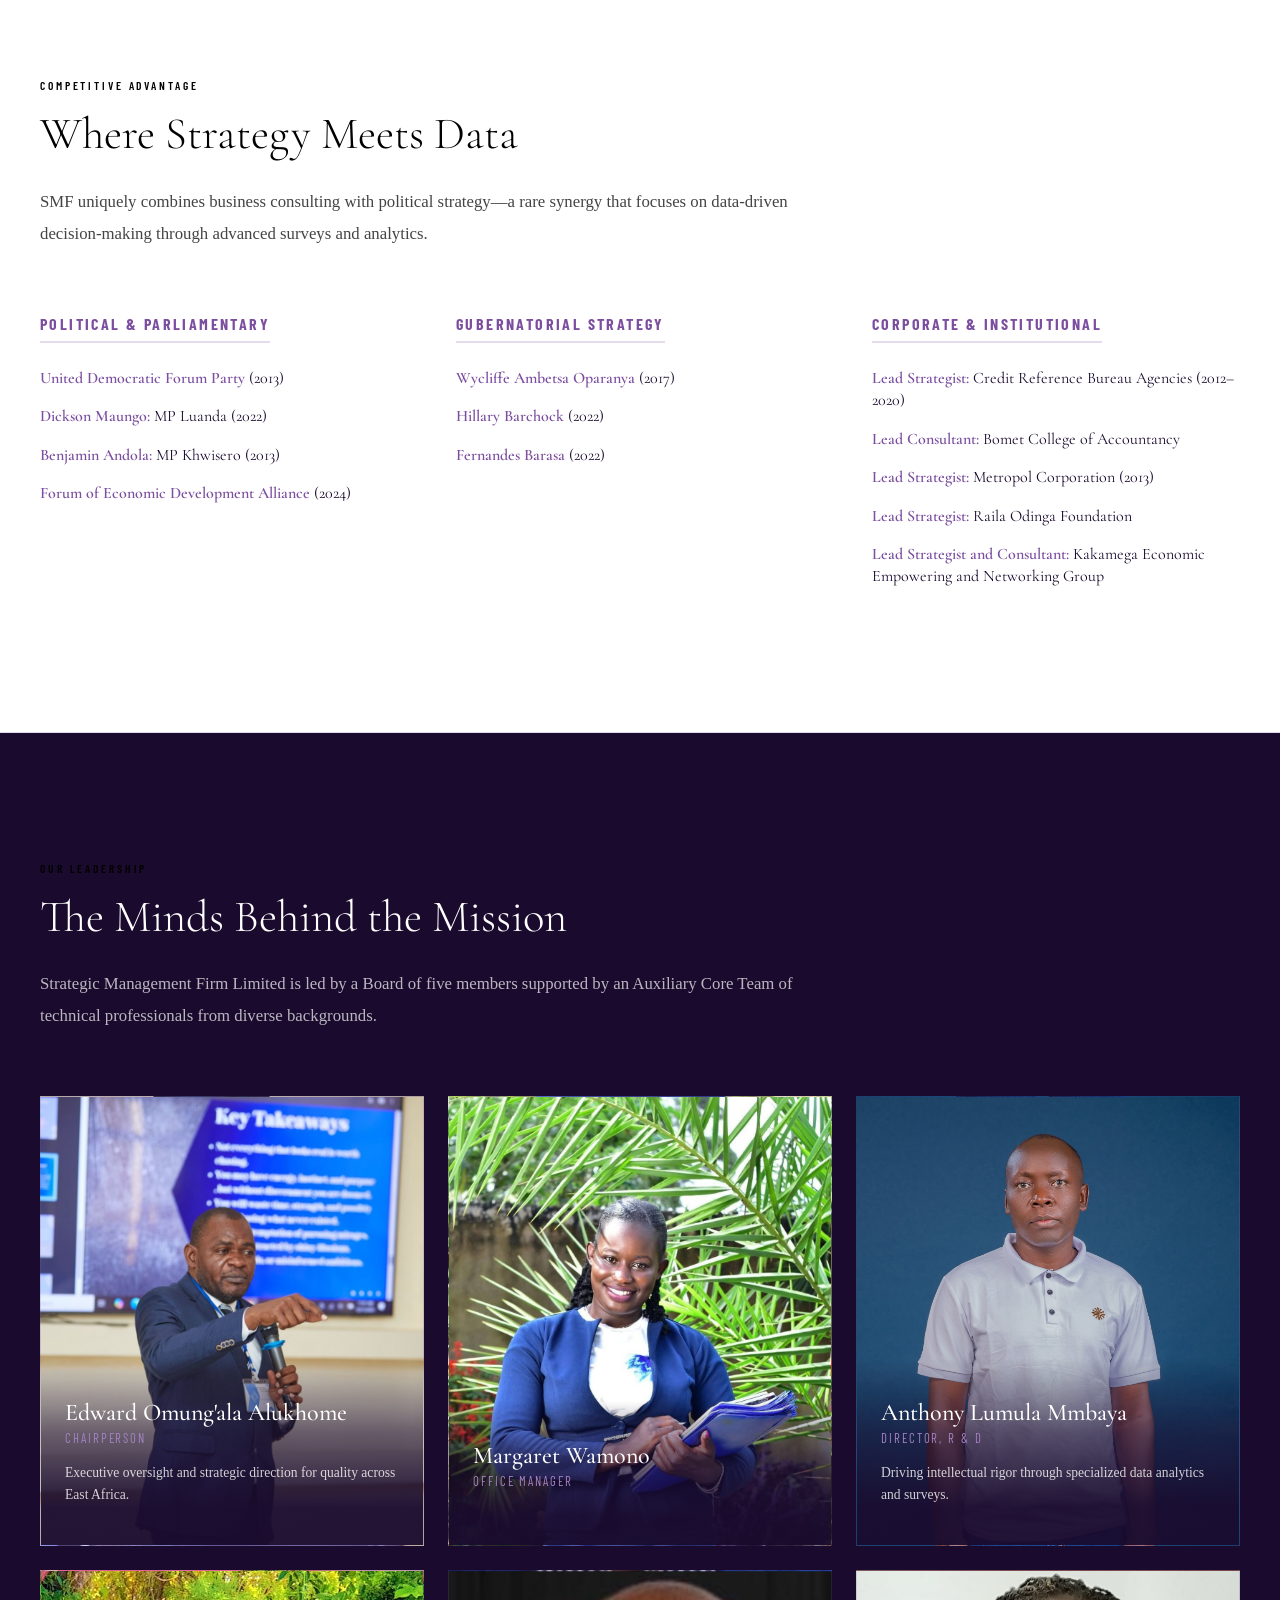
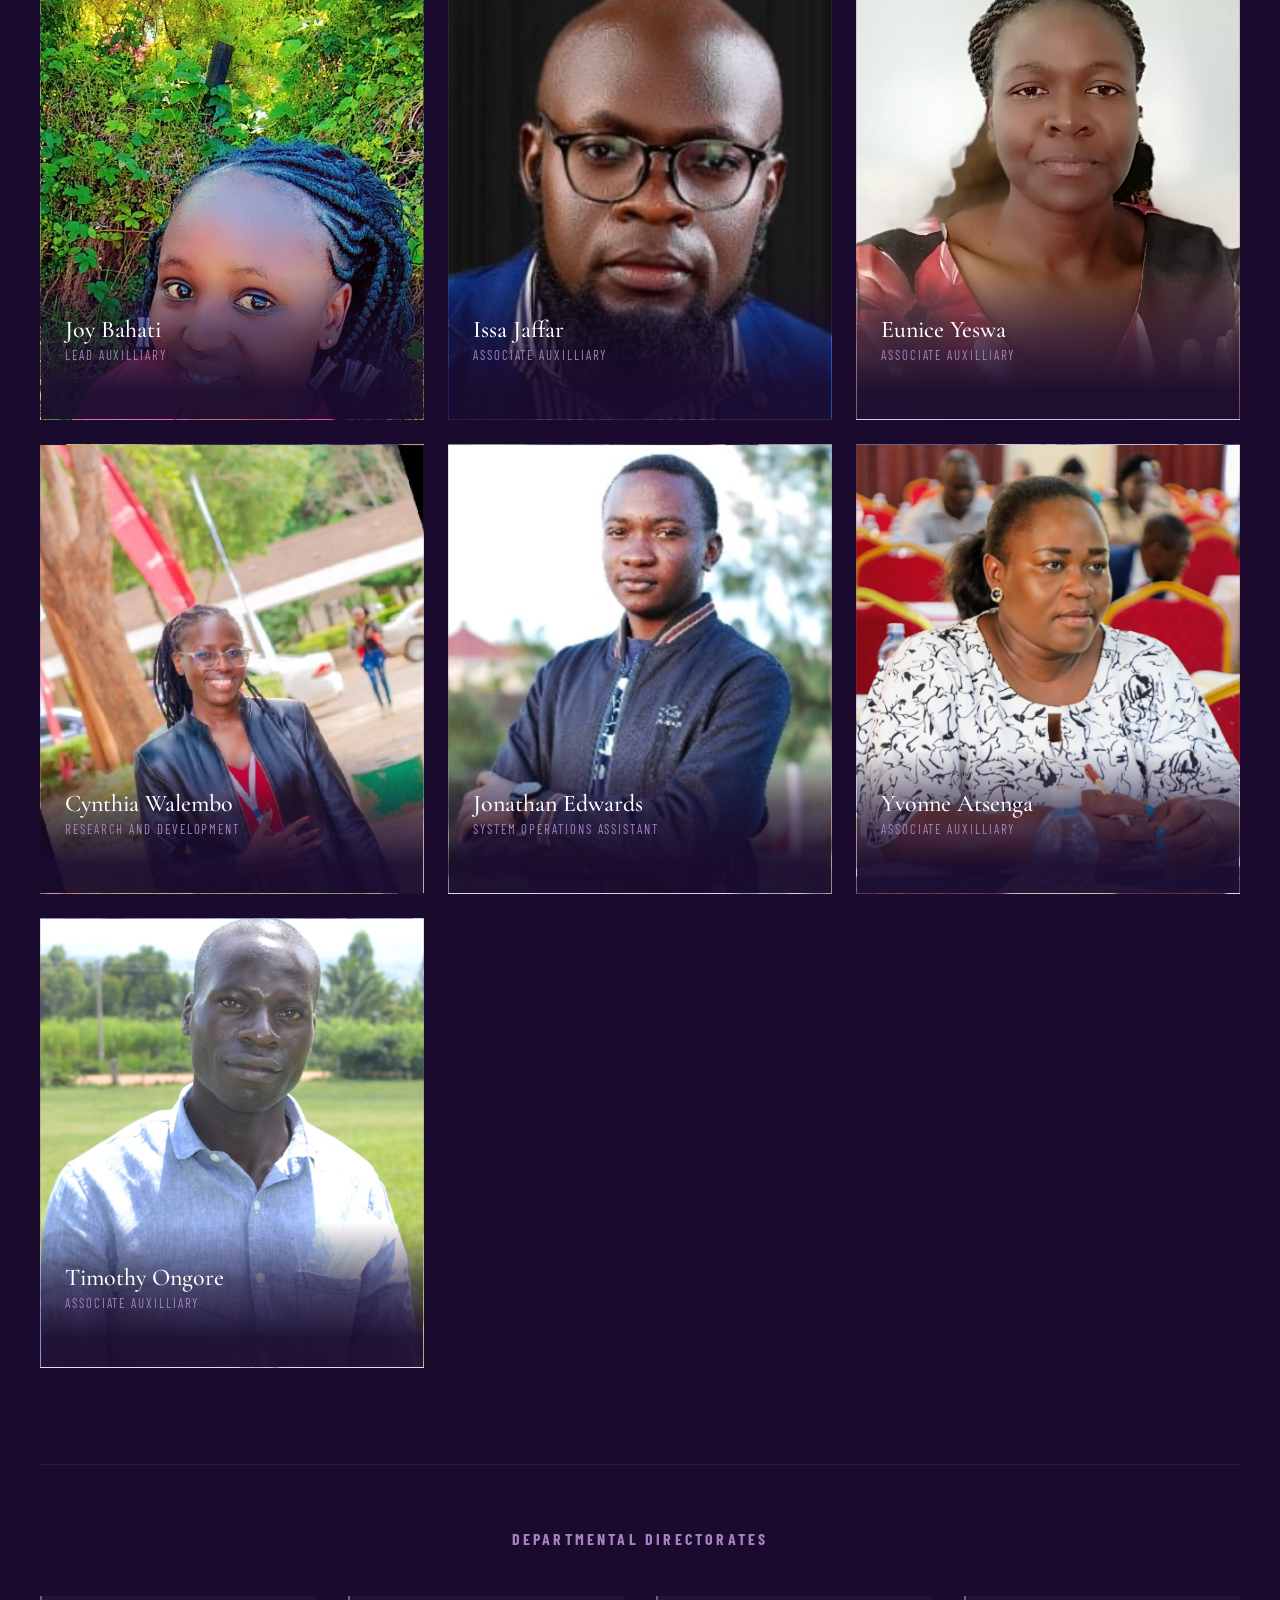
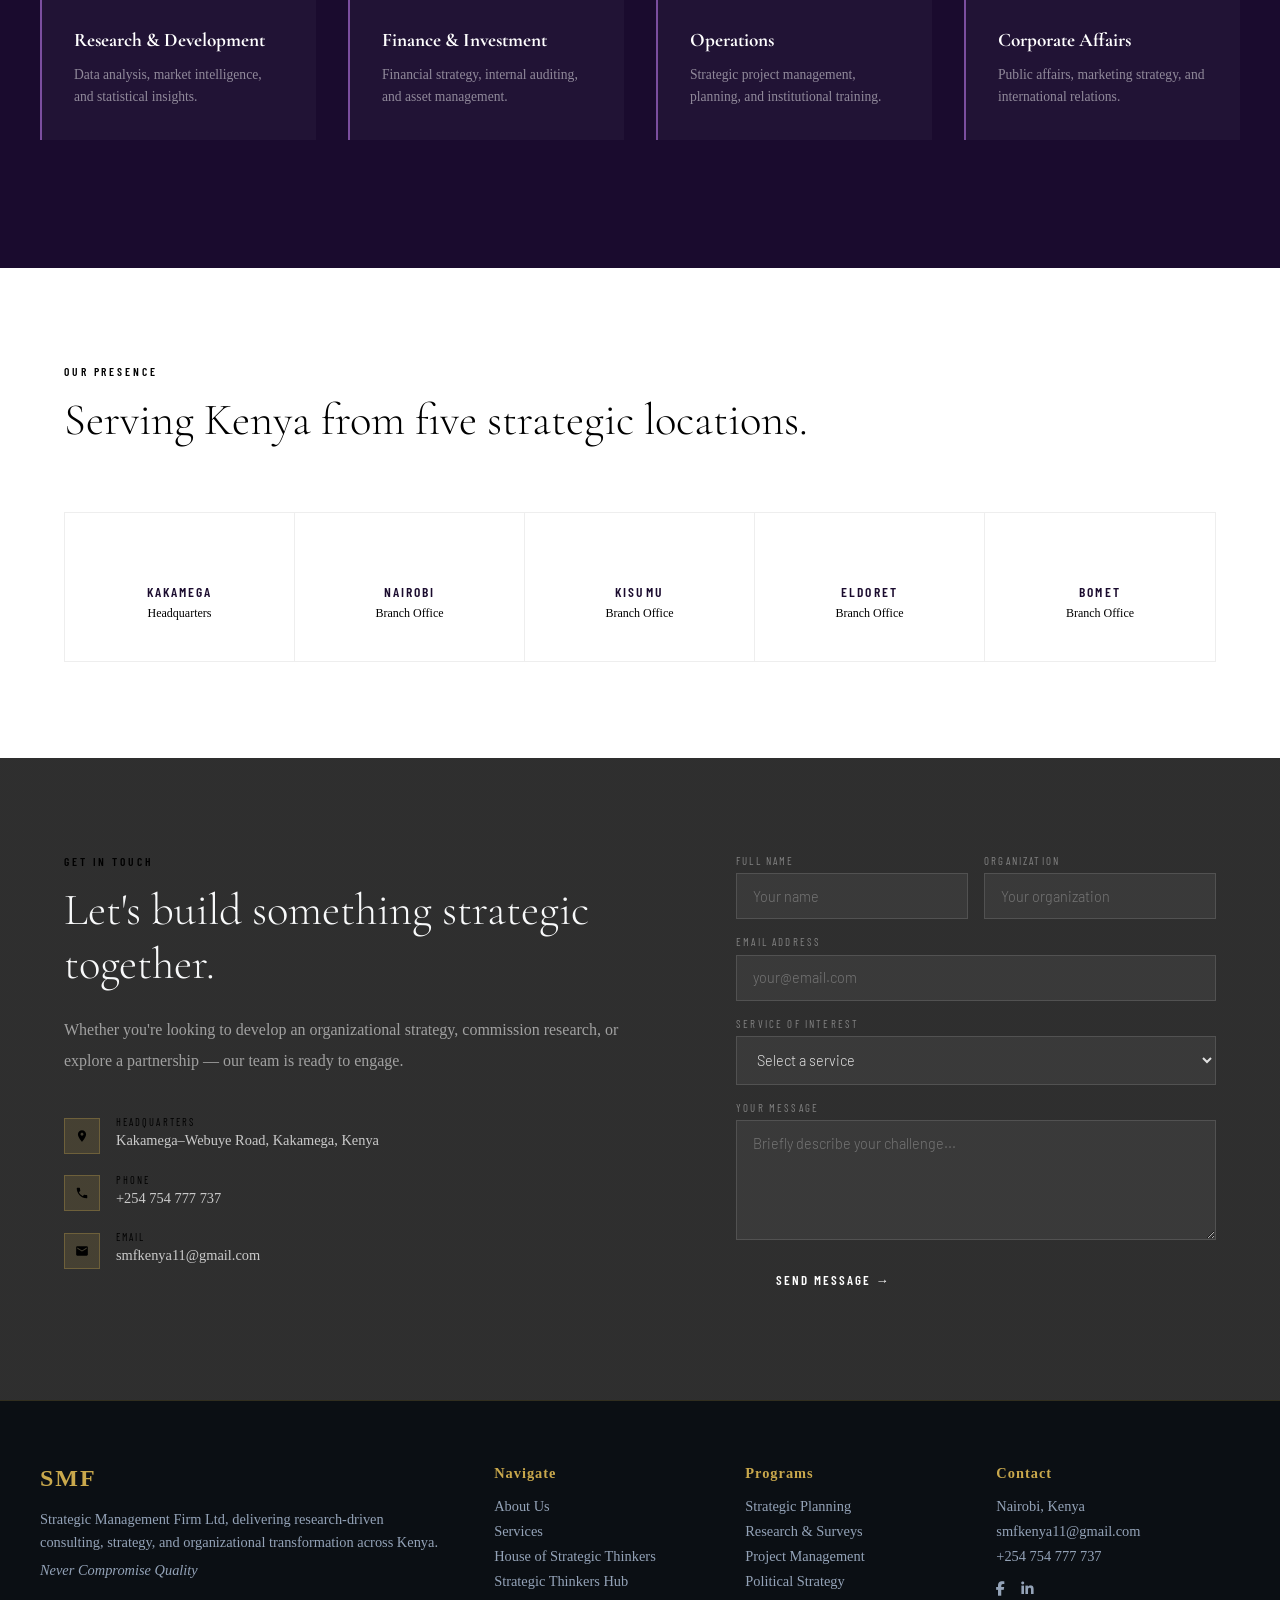
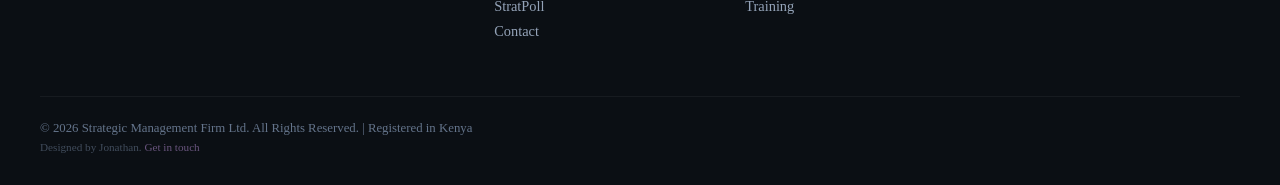
==== commit 2be10595: "update" ====
--- a/index.html
+++ b/index.html
@@ -49,8 +49,9 @@
   <ul class="nav-links">
     <li><a href="#about">About</a></li>
     <li><a href="#services">Services</a></li>
+    <li><a href="thinkers-house.html">House of Thinkers</a></li>
+    <li><a href="thinkers-hub.html">Thinkers Hub</a></li>
     <li><a href="#leadership">Leadership</a></li>
-    <li><a href="#offices">Offices</a></li>
     <li><a href="#contact">Contact</a></li>
   </ul>
   <a href="#contact" class="nav-cta">Engage Us</a>
@@ -684,13 +685,15 @@
       <p class="footer-motto">Never Compromise Quality</p>
     </div>
 
-    <div class="footer-col">
-      <h4>Navigate</h4>
-      <a href="#about">About Us</a>
-      <a href="#services">Services</a>
-      <a href="#stratpoll">StratPoll</a>
-      <a href="#contact">Contact</a>
-    </div>
+  <div class="footer-col">
+    <h4>Navigate</h4>
+    <a href="#about">About Us</a>
+    <a href="#services">Services</a>
+    <a href="thinkers-house.html">House of Strategic Thinkers</a>
+    <a href="thinkers-hub.html">Strategic Thinkers Hub</a>
+    <a href="#stratpoll">StratPoll</a>
+    <a href="#contact">Contact</a>
+  </div>
 
     <div class="footer-col">
       <h4>Programs</h4>
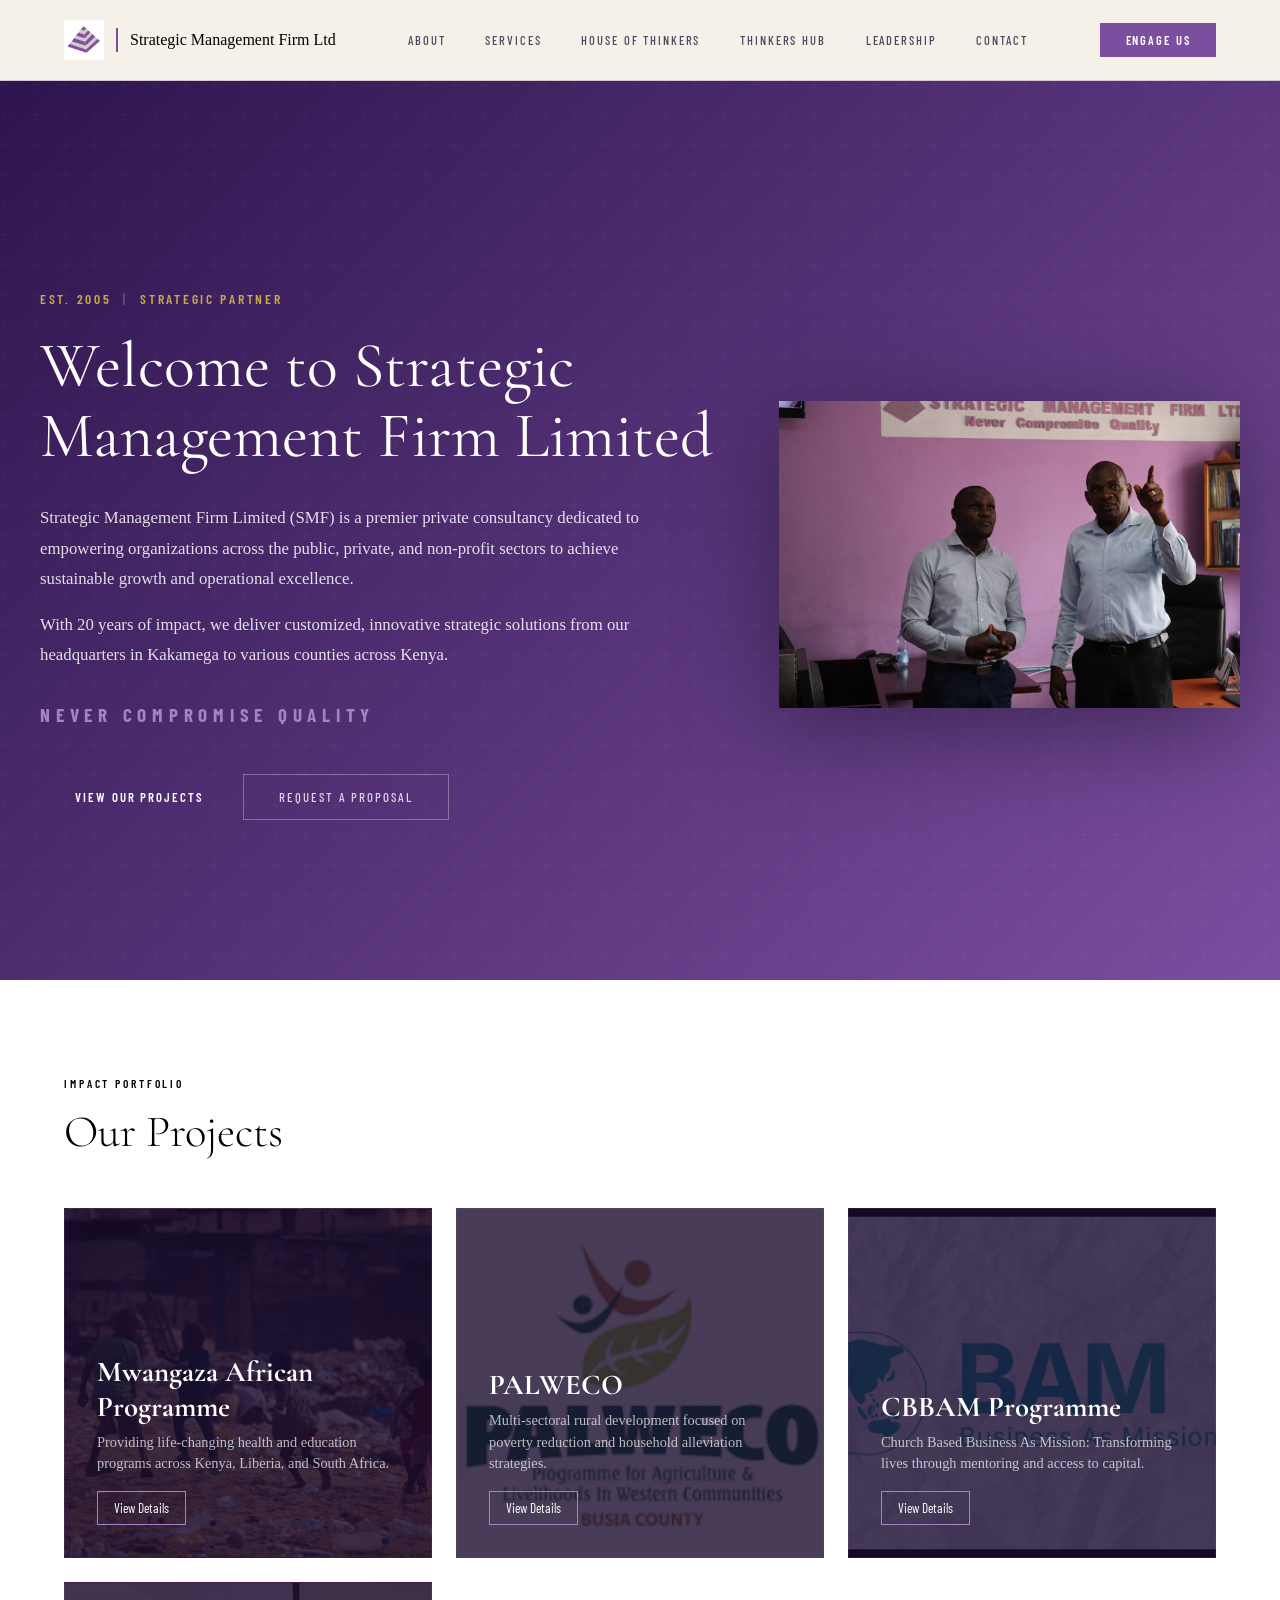
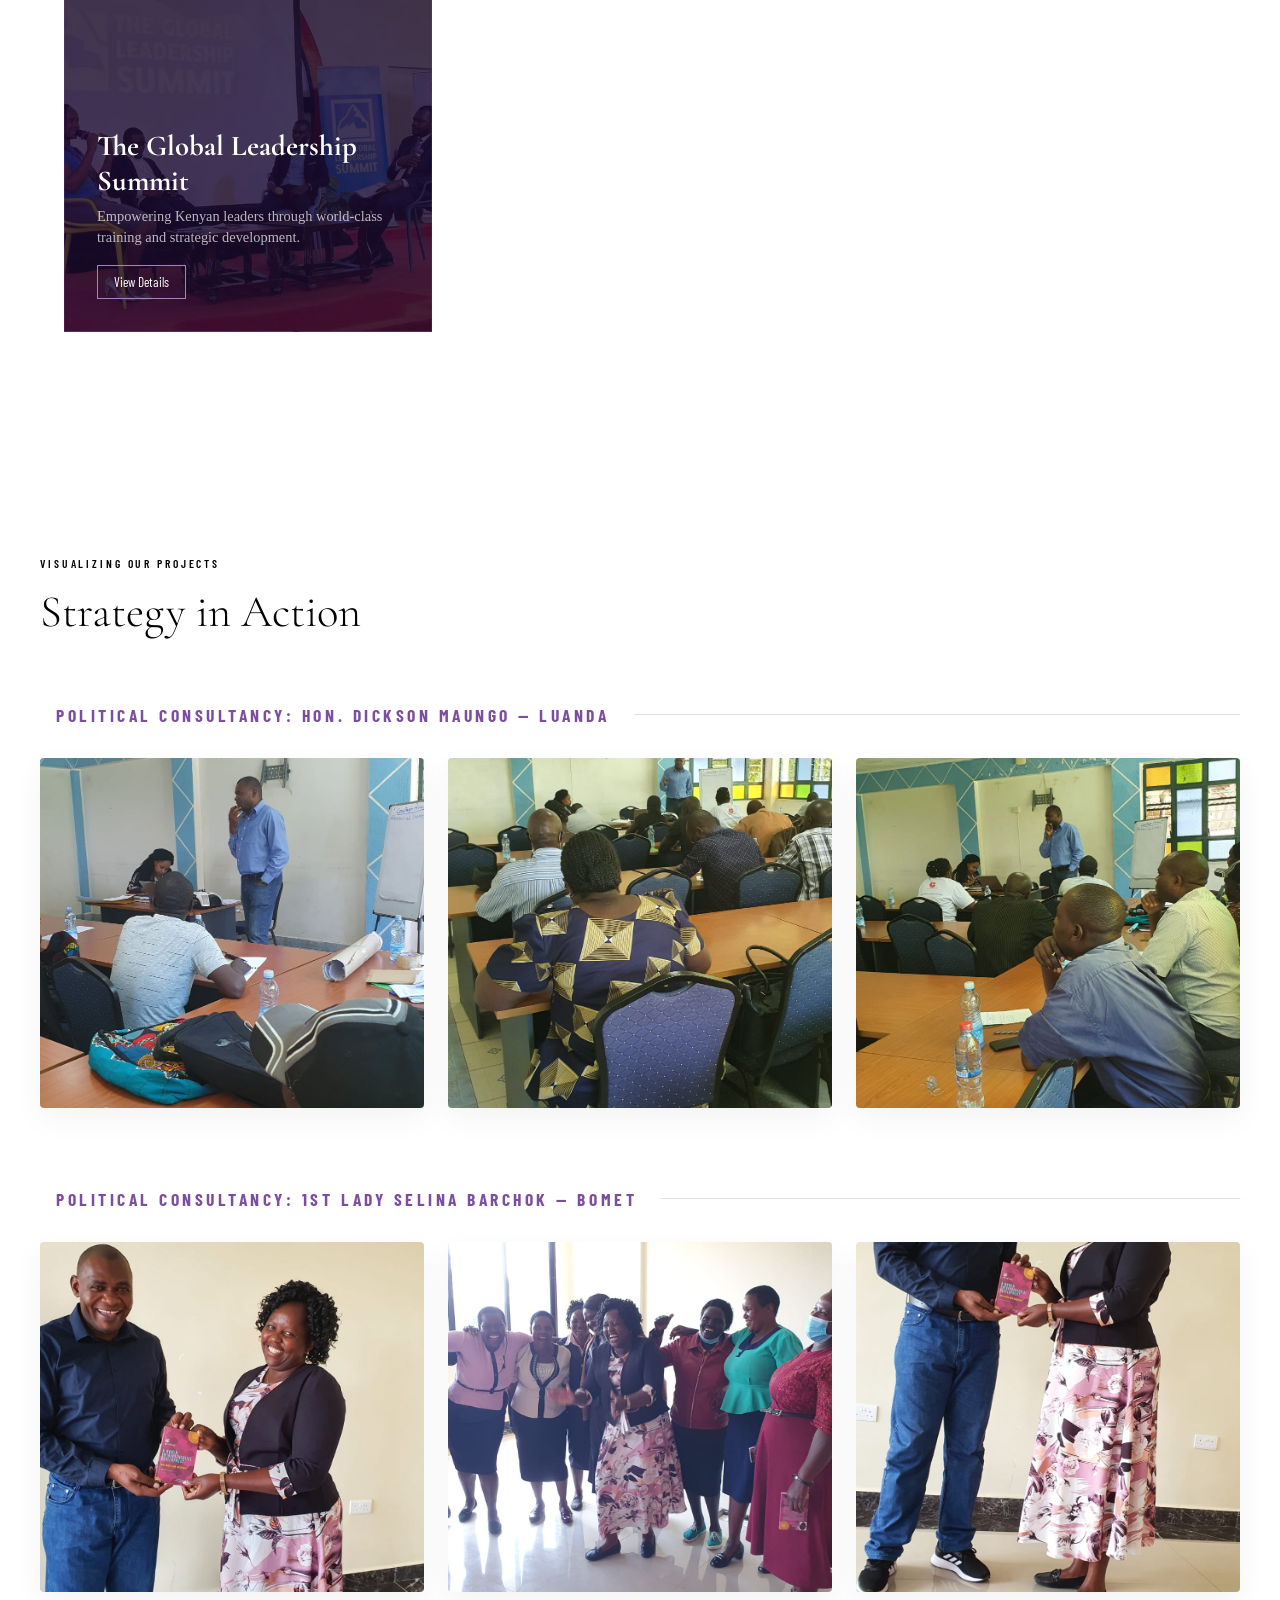
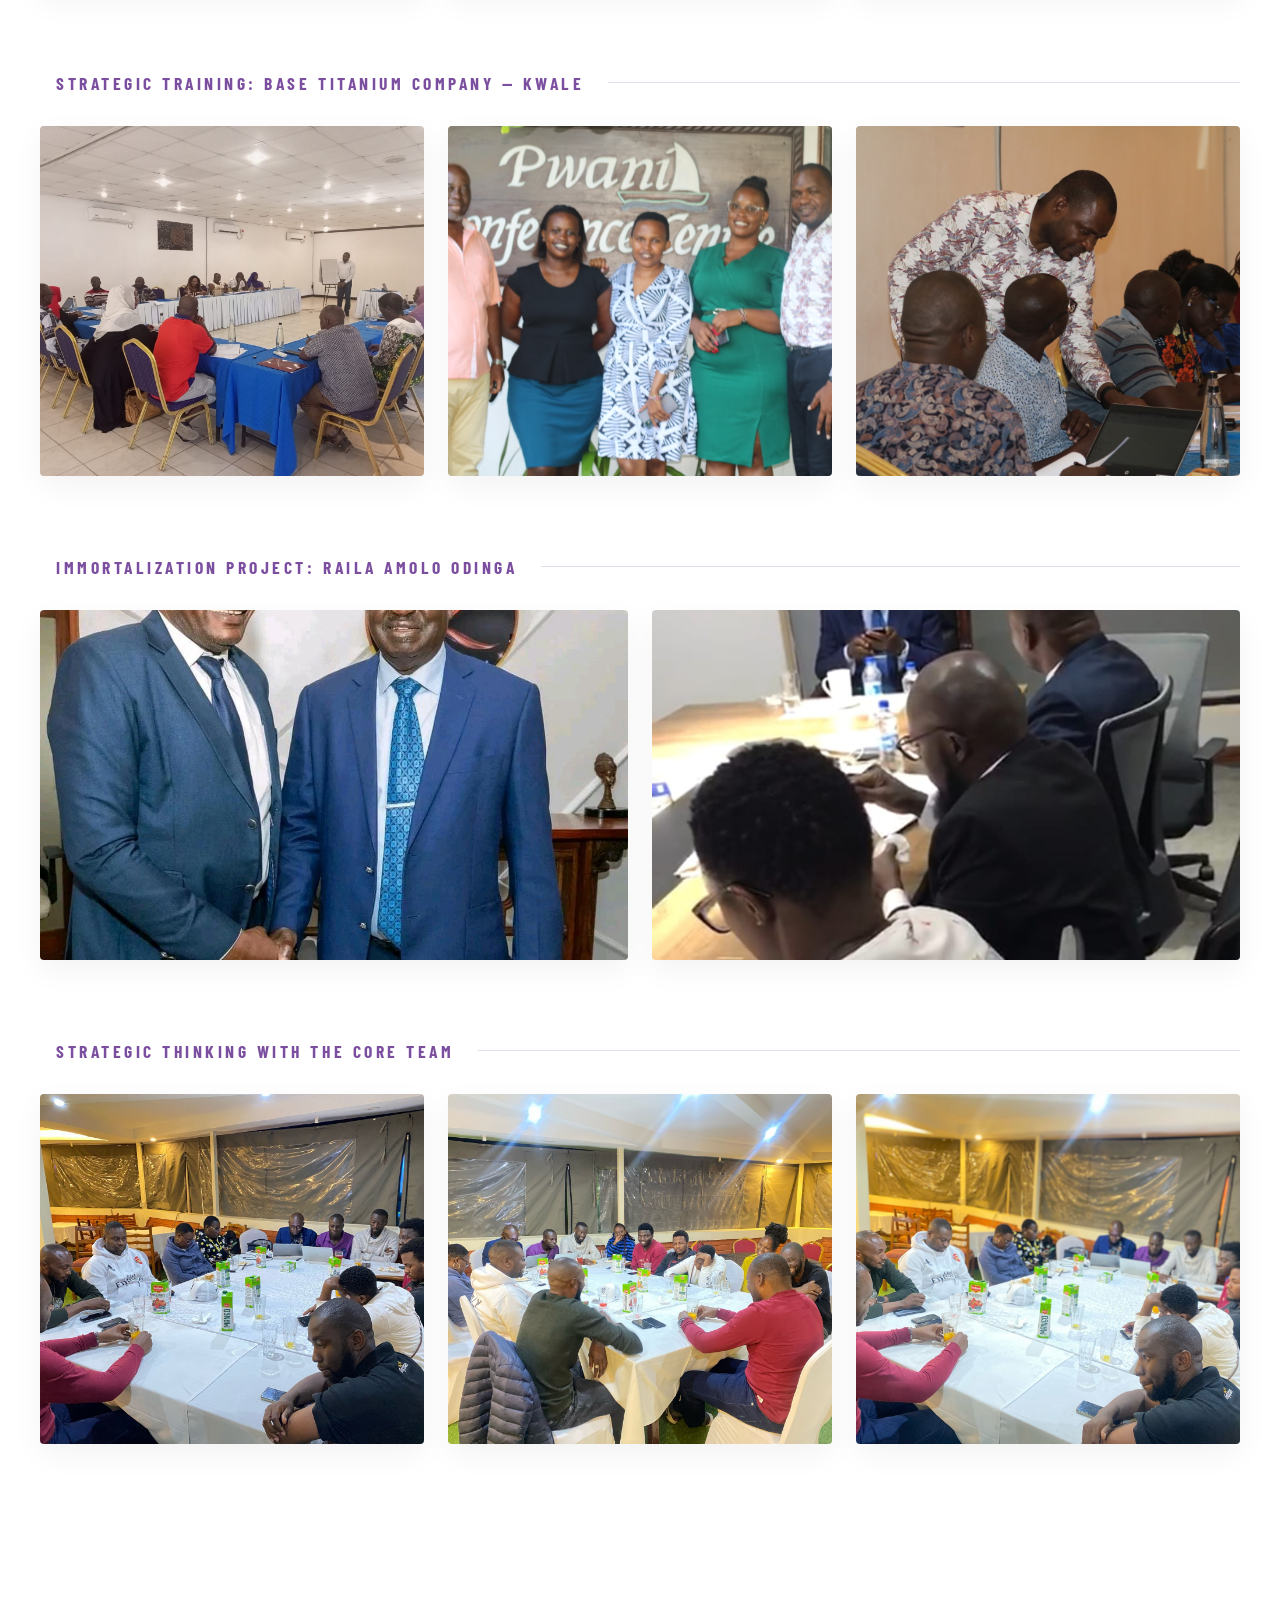
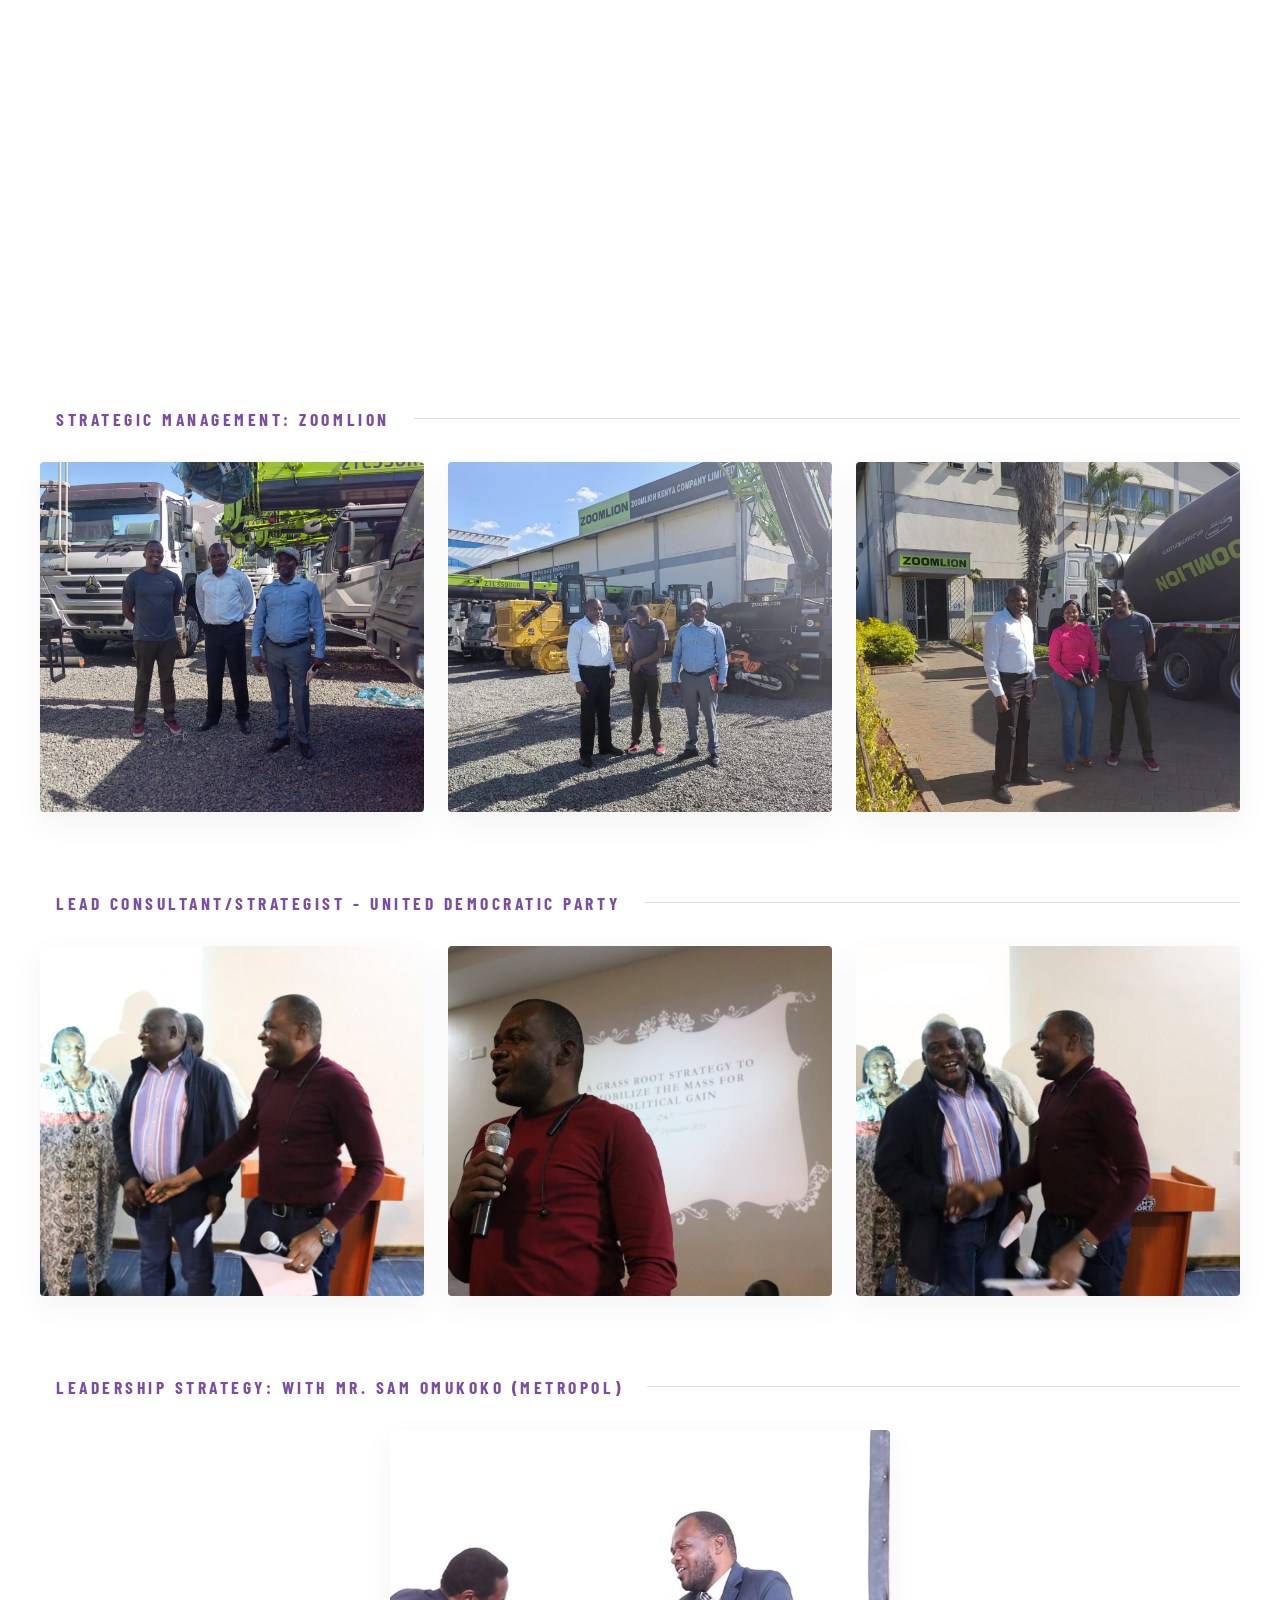
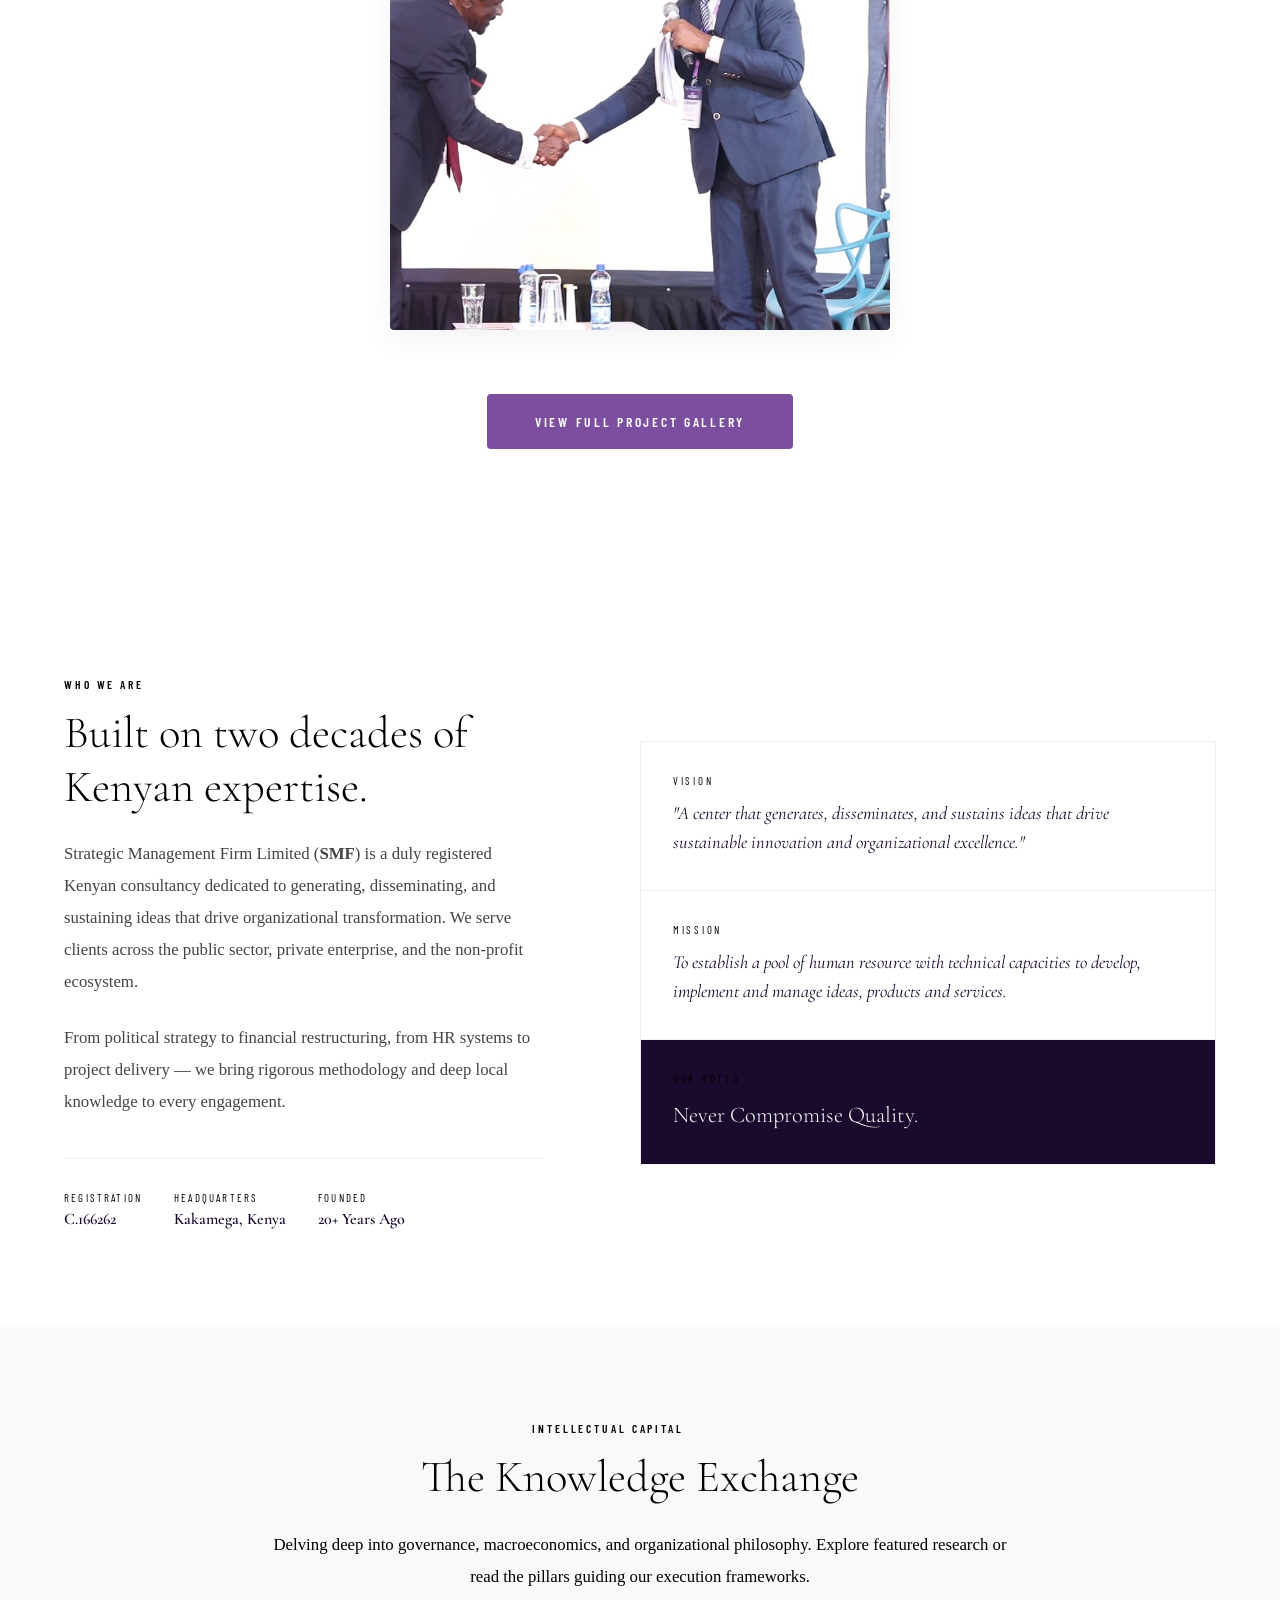
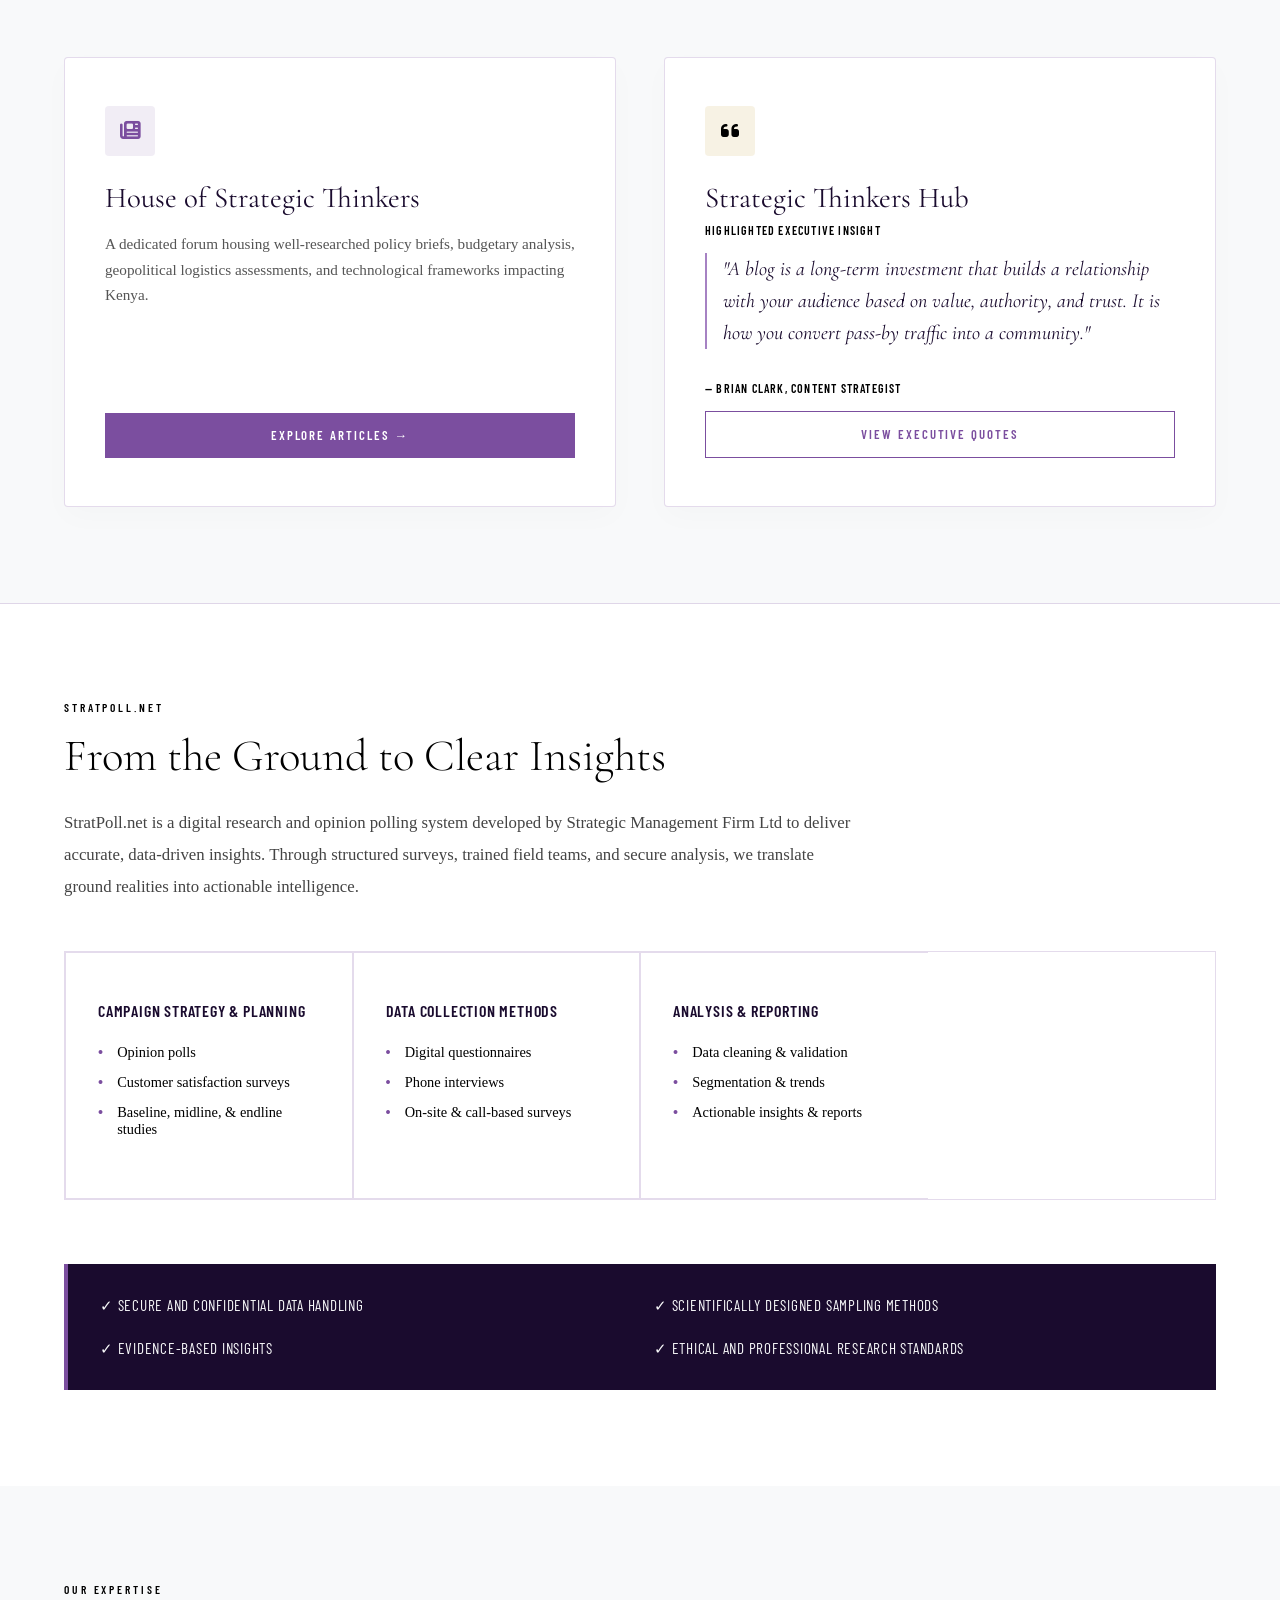
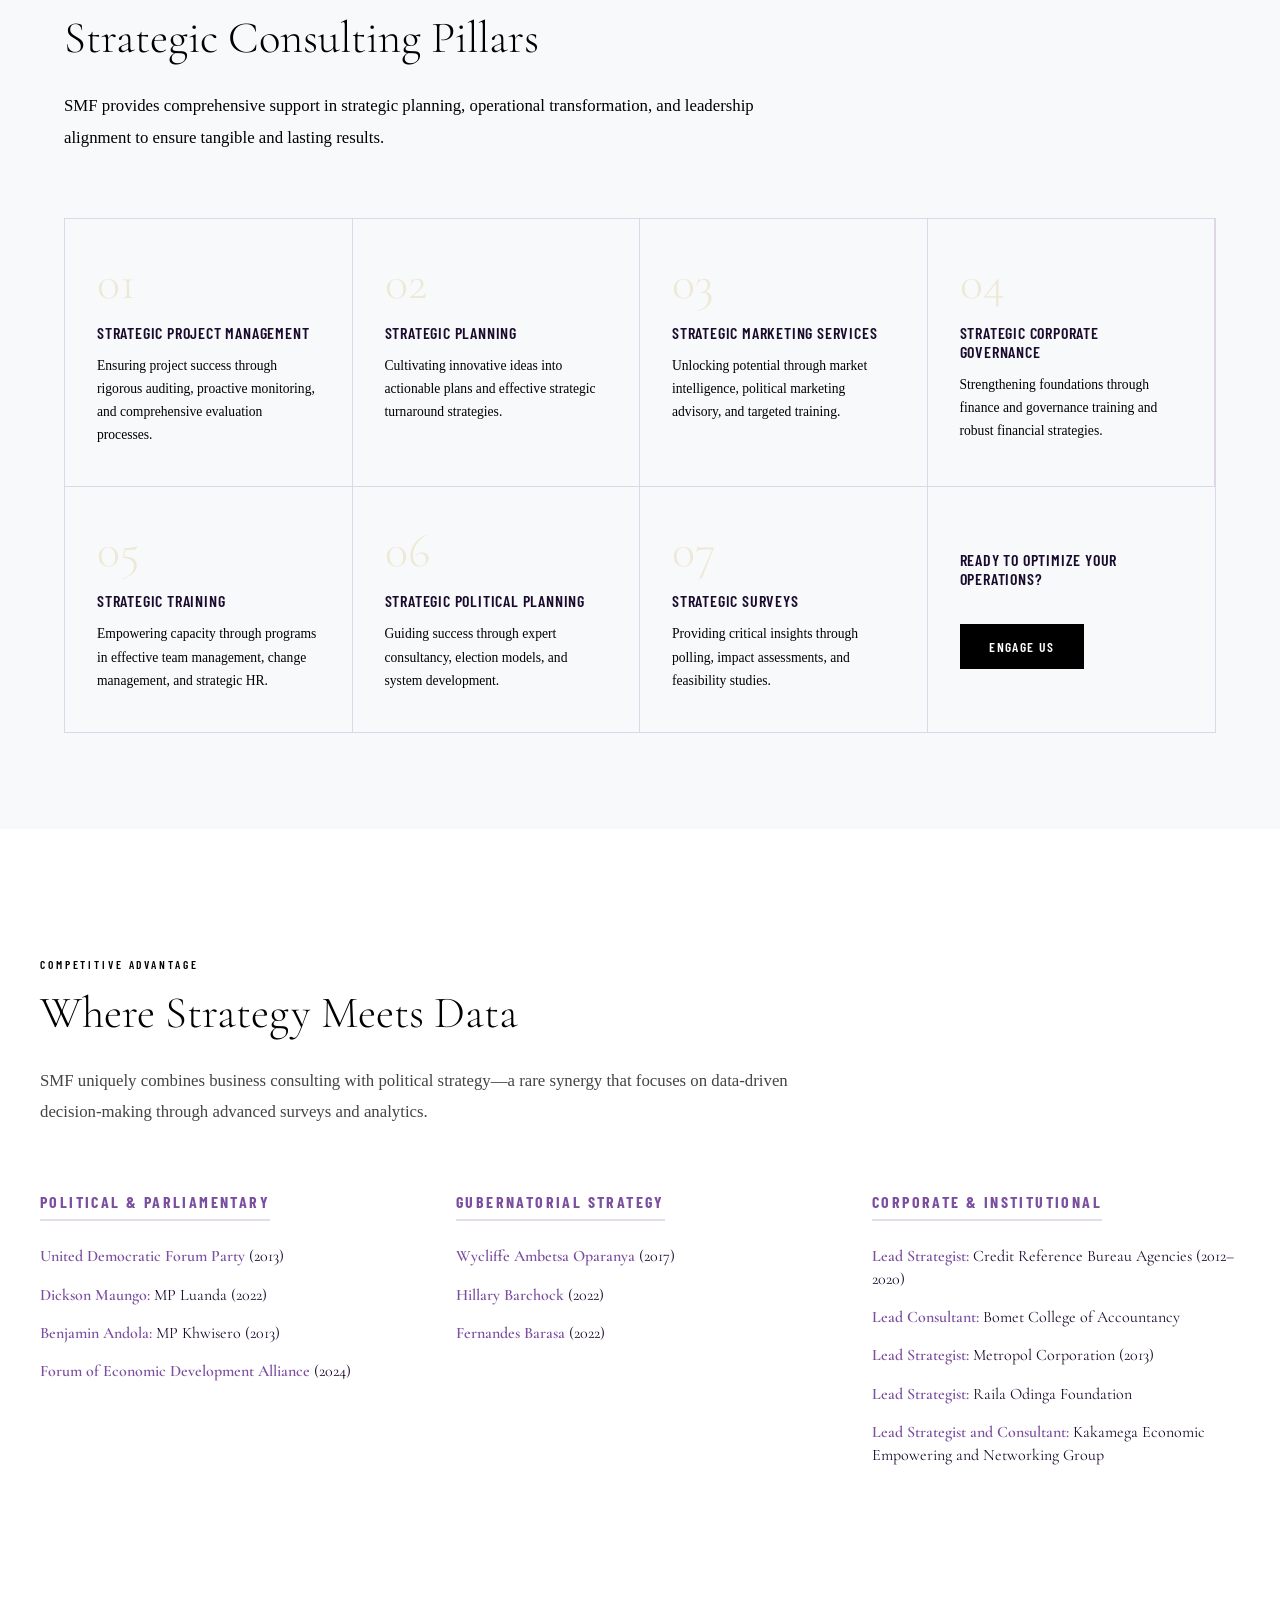
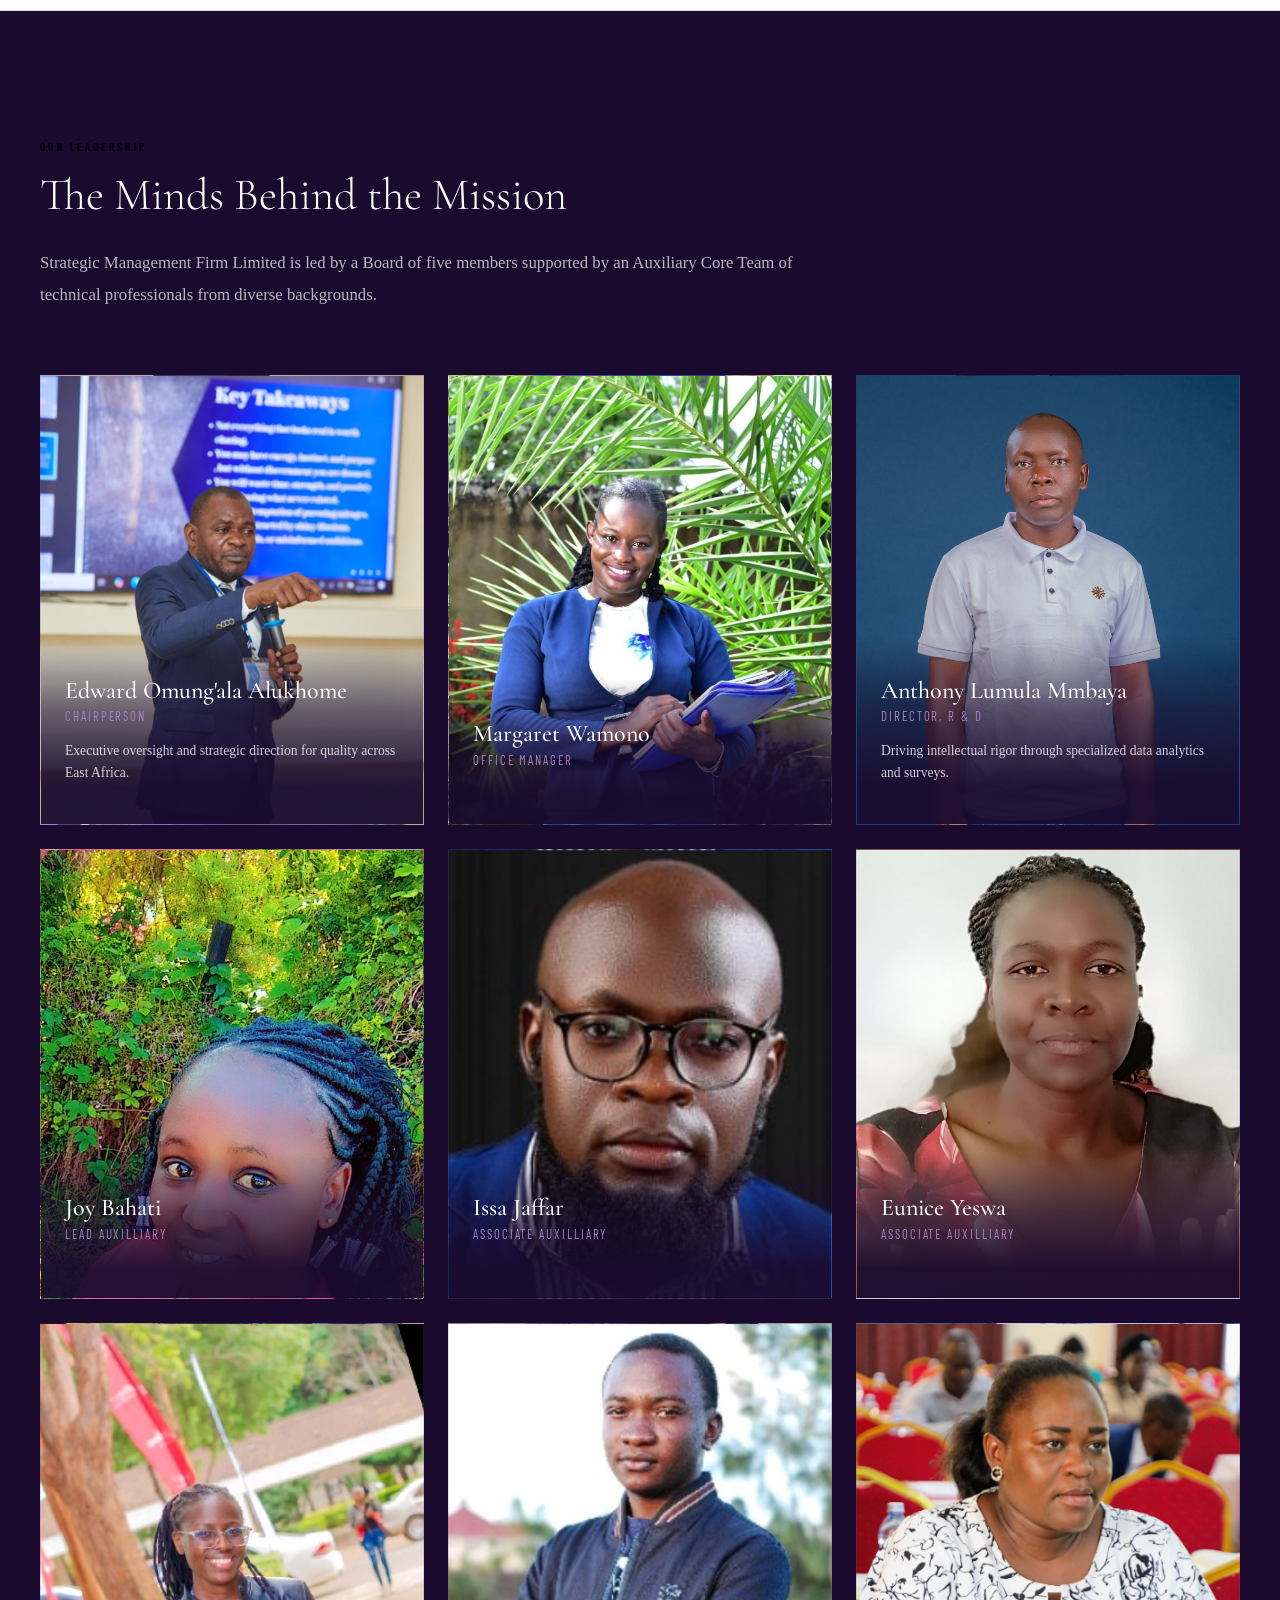
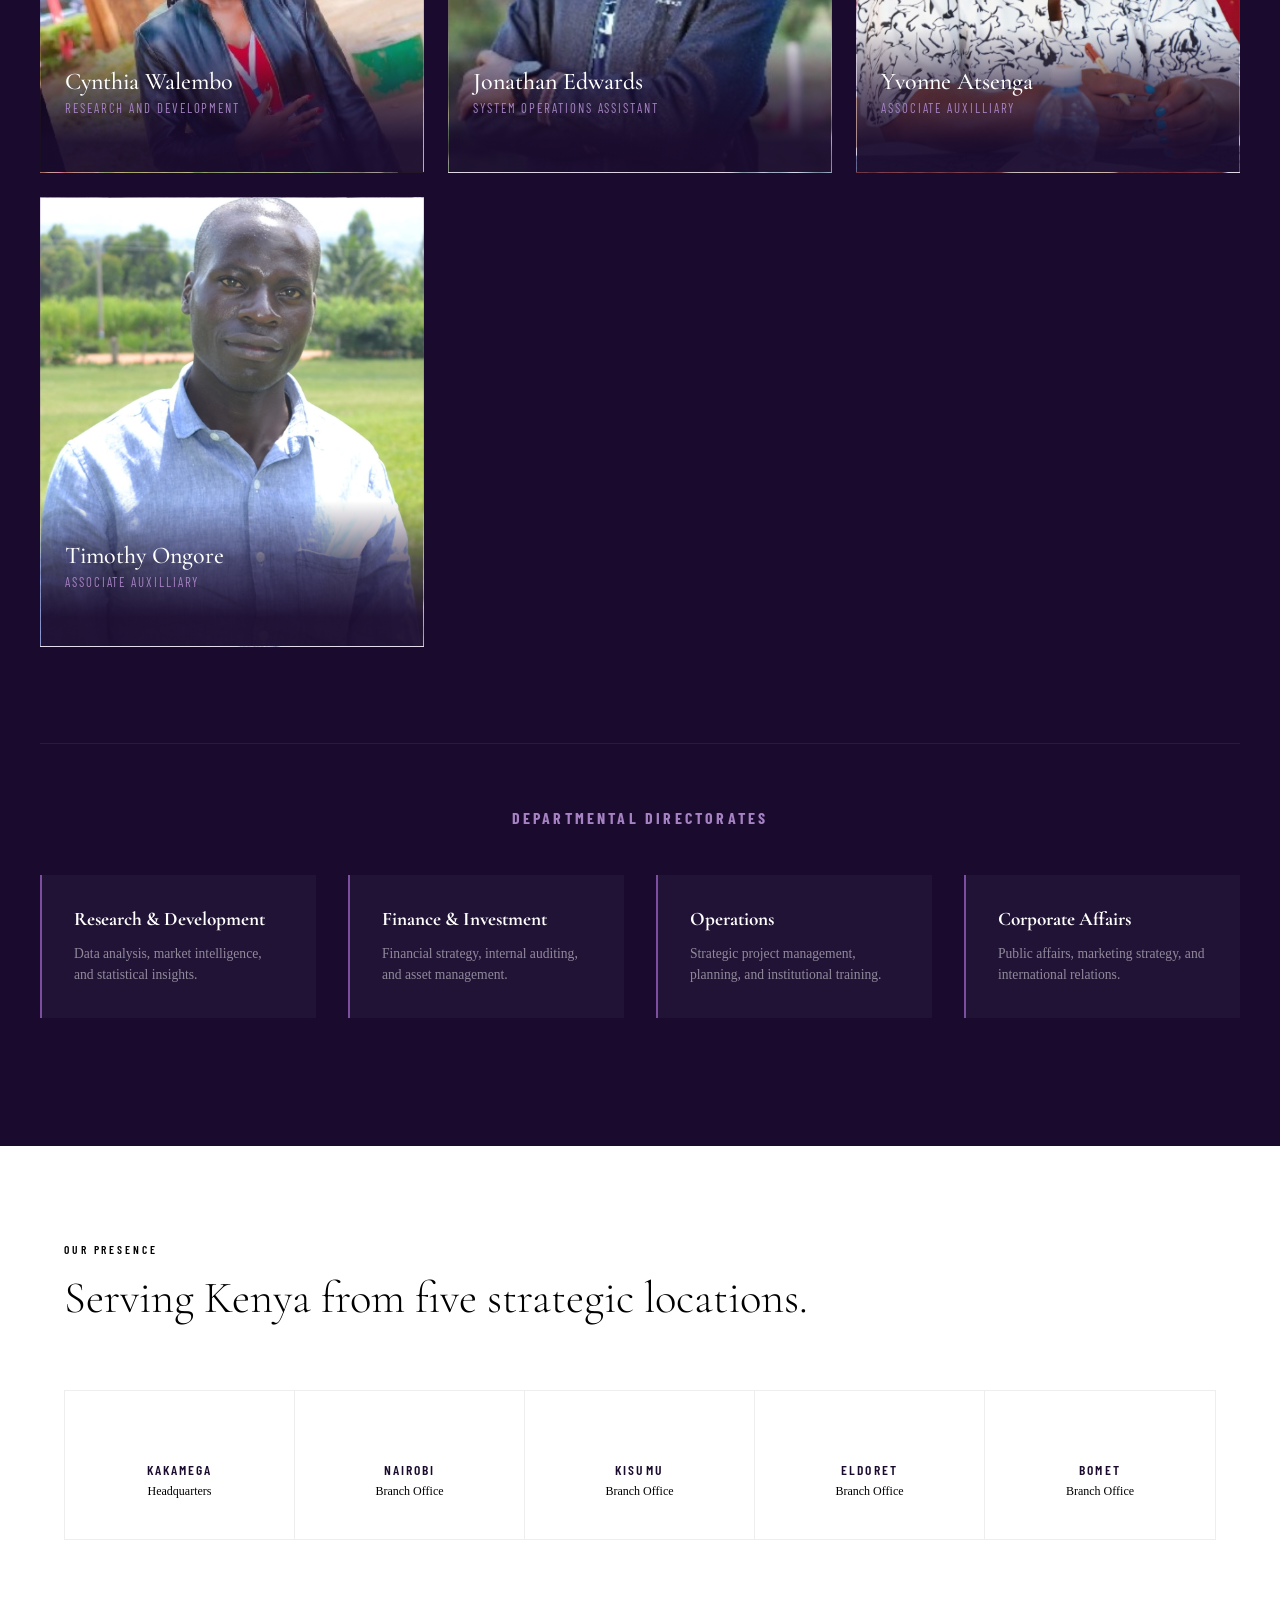
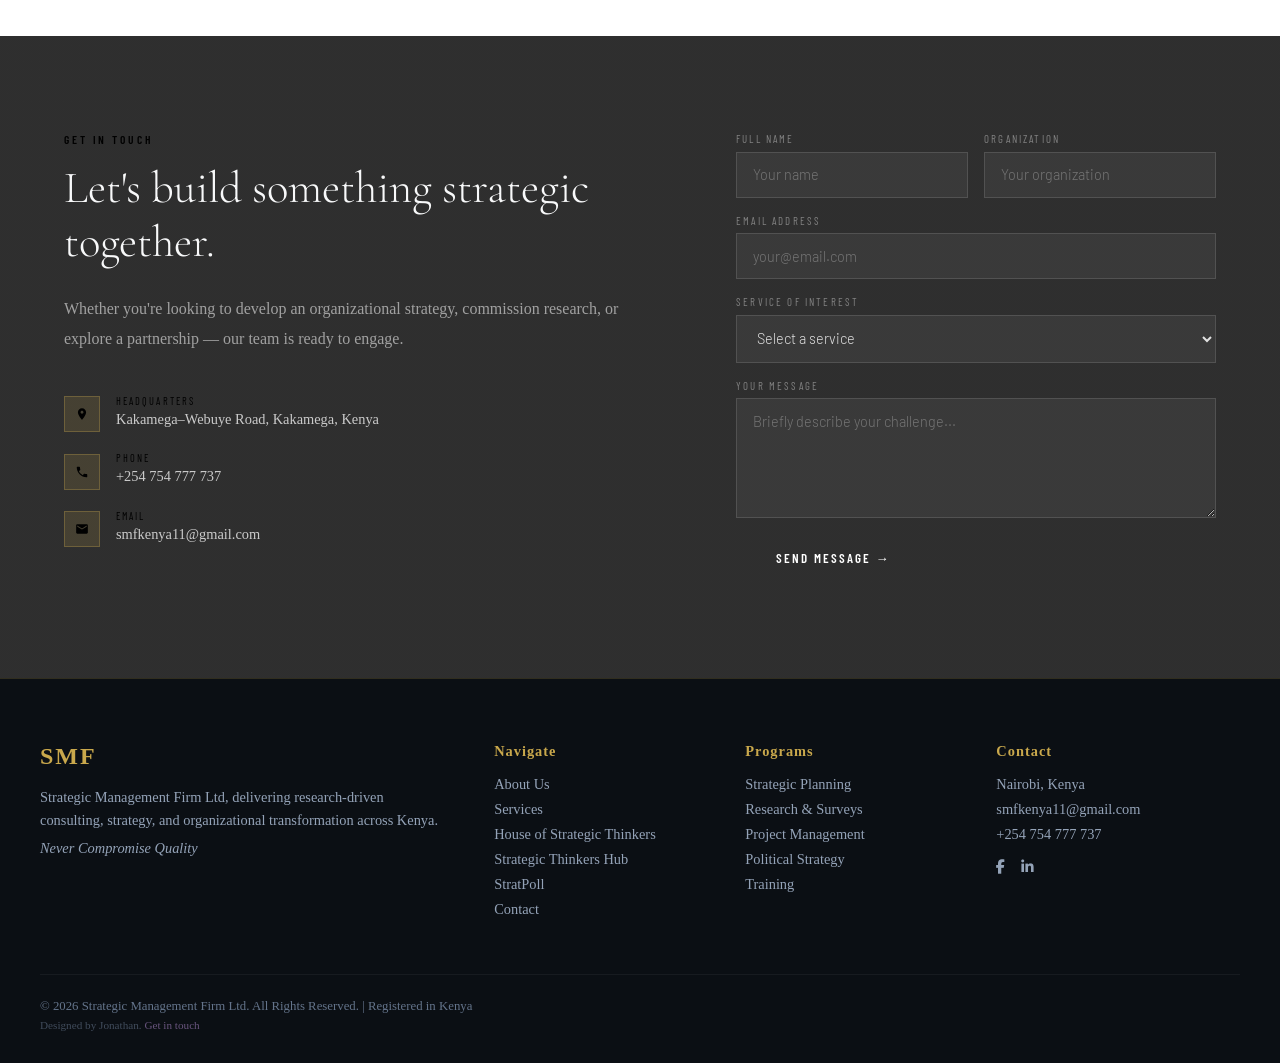
==== commit 4b9b7049: "update" ====
--- a/index.html
+++ b/index.html
@@ -271,6 +271,52 @@
   </div>
 </section>
 
+<section id="knowledge-exchange" style="background: var(--cream); border-bottom: 1px solid var(--line);">
+  <div class="section-inner">
+    <div class="fade-up" style="text-align: center; margin-bottom: 4rem;">
+      <div class="section-tag" style="justify-content: center;">Intellectual Capital</div>
+      <h2 class="section-title">The Knowledge Exchange</h2>
+      <p class="about-body" style="max-width: 750px; margin: 0 auto; color: var(--mid);">
+        Delving deep into governance, macroeconomics, and organizational philosophy. Explore featured research or read the pillars guiding our execution frameworks.
+      </p>
+    </div>
+
+    <div style="display: grid; grid-template-columns: repeat(auto-fit, minmax(320px, 1fr)); gap: 3rem;">
+      
+      <div class="fade-up" style="background: var(--white); border: 1px solid var(--line); border-radius: 4px; padding: 3rem 2.5rem; display: flex; flex-direction: column; justify-content: space-between; box-shadow: 0 10px 30px rgba(0,0,0,0.02); transition: transform 0.3s ease;">
+        <div>
+          <div style="width: 50px; height: 50px; background: rgba(123, 78, 159, 0.1); display: flex; align-items: center; justify-content: center; border-radius: 4px; margin-bottom: 1.5rem; color: var(--royal-purple);">
+            <i class="fa-solid fa-newspaper" style="font-size: 1.3rem;"></i>
+          </div>
+          <h3 style="font-family: 'Cormorant Garamond', serif; font-size: 1.8rem; font-weight: 400; color: var(--ink); margin-bottom: 1rem;">House of Strategic Thinkers</h3>
+          <p style="font-size: 0.95rem; color: #555; line-height: 1.7; margin-bottom: 2rem;">
+            A dedicated forum housing well-researched policy briefs, budgetary analysis, geopolitical logistics assessments, and technological frameworks impacting Kenya.
+          </p>
+        </div>
+        <a href="thinkers-house.html" class="btn-primary" style="text-align: center; width: 100%; background: #7b4e9f; color: #ffffff; display: inline-block;">Explore Articles →</a>
+      </div>
+
+      <div class="fade-up" style="background: var(--white); border: 1px solid var(--line); border-radius: 4px; padding: 3rem 2.5rem; display: flex; flex-direction: column; justify-content: space-between; box-shadow: 0 10px 30px rgba(0,0,0,0.02); transition: transform 0.3s ease;">
+        <div>
+          <div style="width: 50px; height: 50px; background: rgba(201, 168, 76, 0.15); display: flex; align-items: center; justify-content: center; border-radius: 4px; margin-bottom: 1.5rem; color: var(--gold);">
+            <i class="fa-solid fa-quote-left" style="font-size: 1.3rem;"></i>
+          </div>
+          <h3 style="font-family: 'Cormorant Garamond', serif; font-size: 1.8rem; font-weight: 400; color: var(--ink); margin-bottom: 0.5rem;">Strategic Thinkers Hub</h3>
+          <div style="font-family: 'Barlow Condensed'; font-size: 0.75rem; color: var(--gold); letter-spacing: 0.1em; text-transform: uppercase; margin-bottom: 1rem; font-weight: 600;">Highlighted Executive Insight</div>
+          <p style="font-family: 'Cormorant Garamond', serif; font-size: 1.25rem; font-style: italic; color: var(--ink); line-height: 1.6; border-left: 2px solid var(--purple-light); padding-left: 1rem; margin-bottom: 2rem;">
+            "A blog is a long-term investment that builds a relationship with your audience based on value, authority, and trust. It is how you convert pass-by traffic into a community."
+          </p>
+          <div style="font-family: 'Barlow Condensed'; font-size: 0.75rem; color: var(--gold); letter-spacing: 0.1em; text-transform: uppercase; margin-bottom: 1rem; font-weight: 600;">
+            — Brian Clark, Content Strategist
+          </div>
+        </div>
+        <a href="thinkers-hub.html" class="btn-ghost" style="text-align: center; width: 100%; border-color: var(--royal-purple); color: var(--royal-purple); font-weight: 600;">View Executive Quotes</a>
+      </div>
+
+    </div>
+  </div>
+</section>
+
 <section id="stratpoll">
   <div class="section-inner">
     <div class="fade-up">
--- a/styles.css
+++ b/styles.css
@@ -76,16 +76,20 @@
 
 .nav-cta {
   font-family: 'Barlow Condensed', sans-serif;
-  font-size: 0.78rem; font-weight: 600; letter-spacing: 0.15em;
+  font-size: 0.78rem; 
+  font-weight: 600; 
+  letter-spacing: 0.15em;
   text-transform: uppercase;
   padding: 0.6rem 1.6rem;
-  background: var(--gold);
-  color: var(--white);
+  background: var(--royal-purple) !important; 
+  color: var(--white) !important; 
   text-decoration: none;
   transition: background 0.2s;
 }
 
-.nav-cta:hover { background: var(--rust); }
+.nav-cta:hover { 
+  background: var(--ink) !important; 
+}
 
 #hero-welcome {
   transition: all 0.8s ease;
